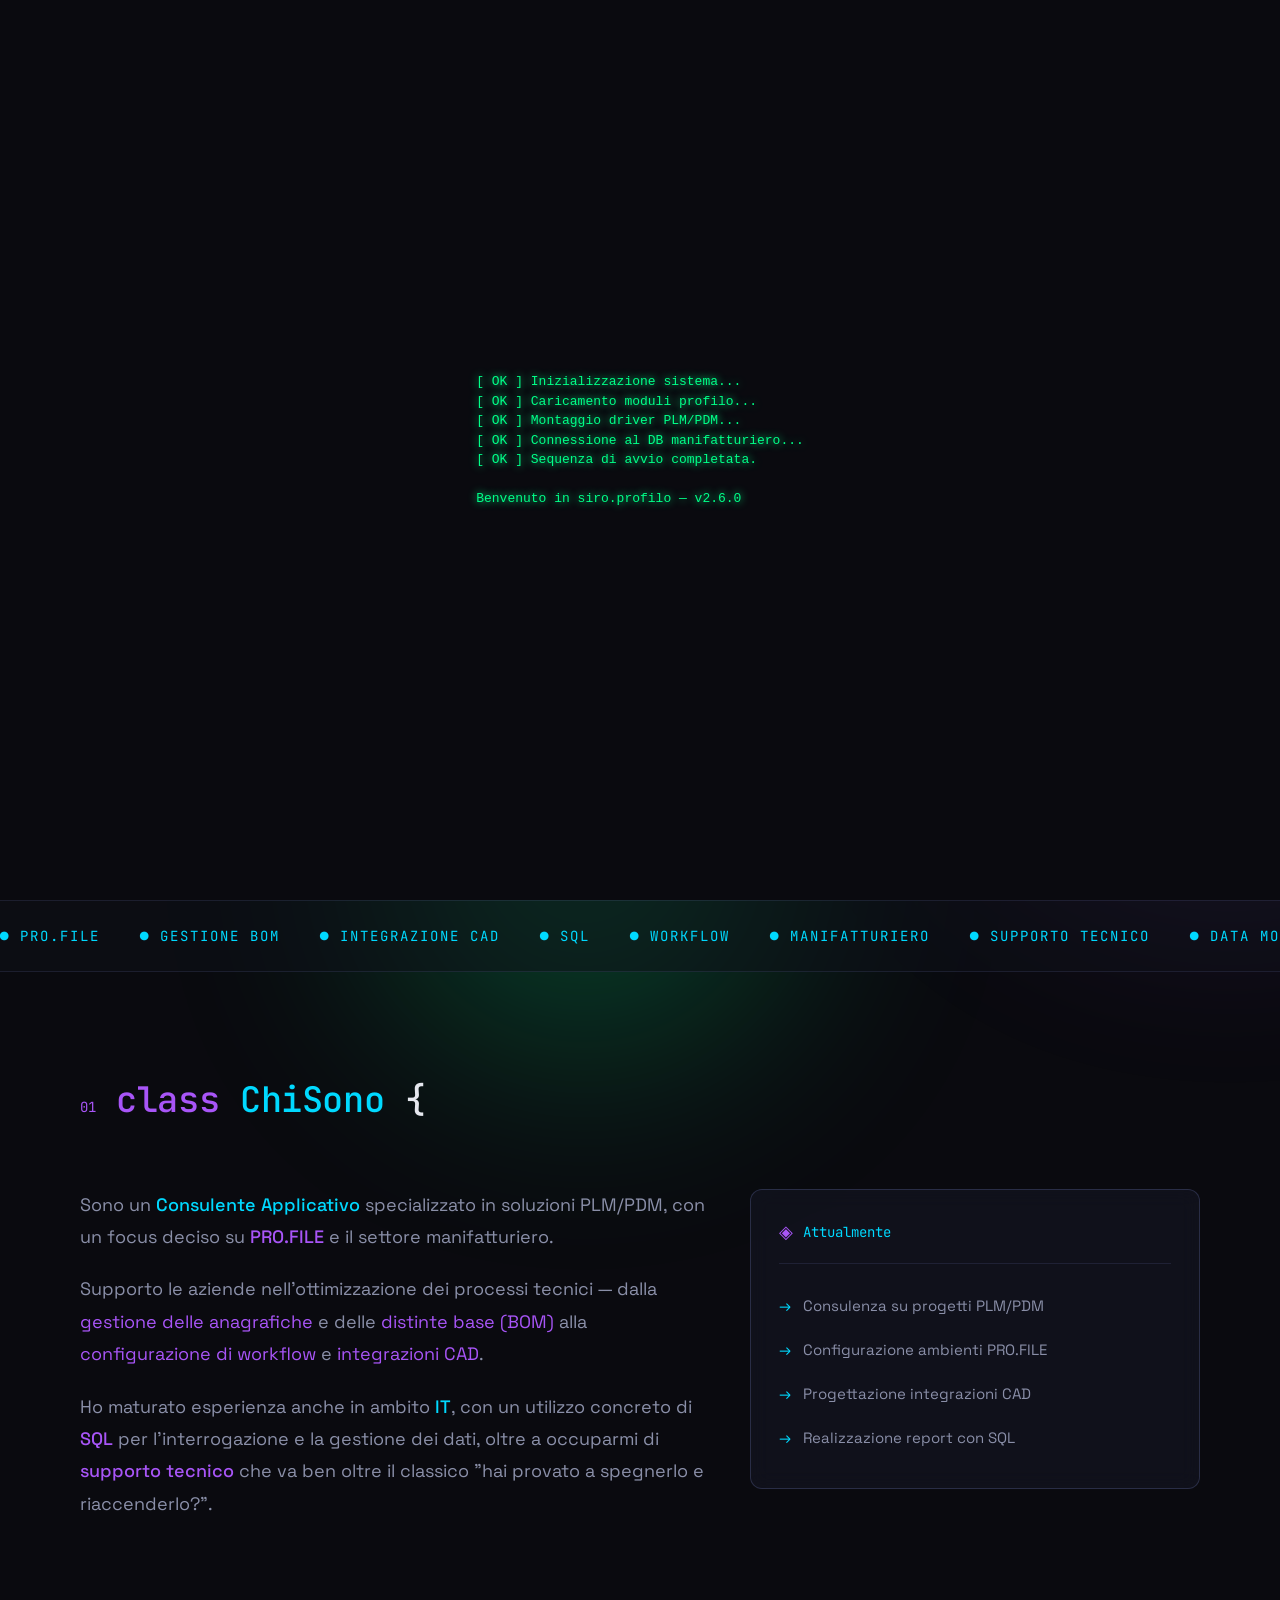
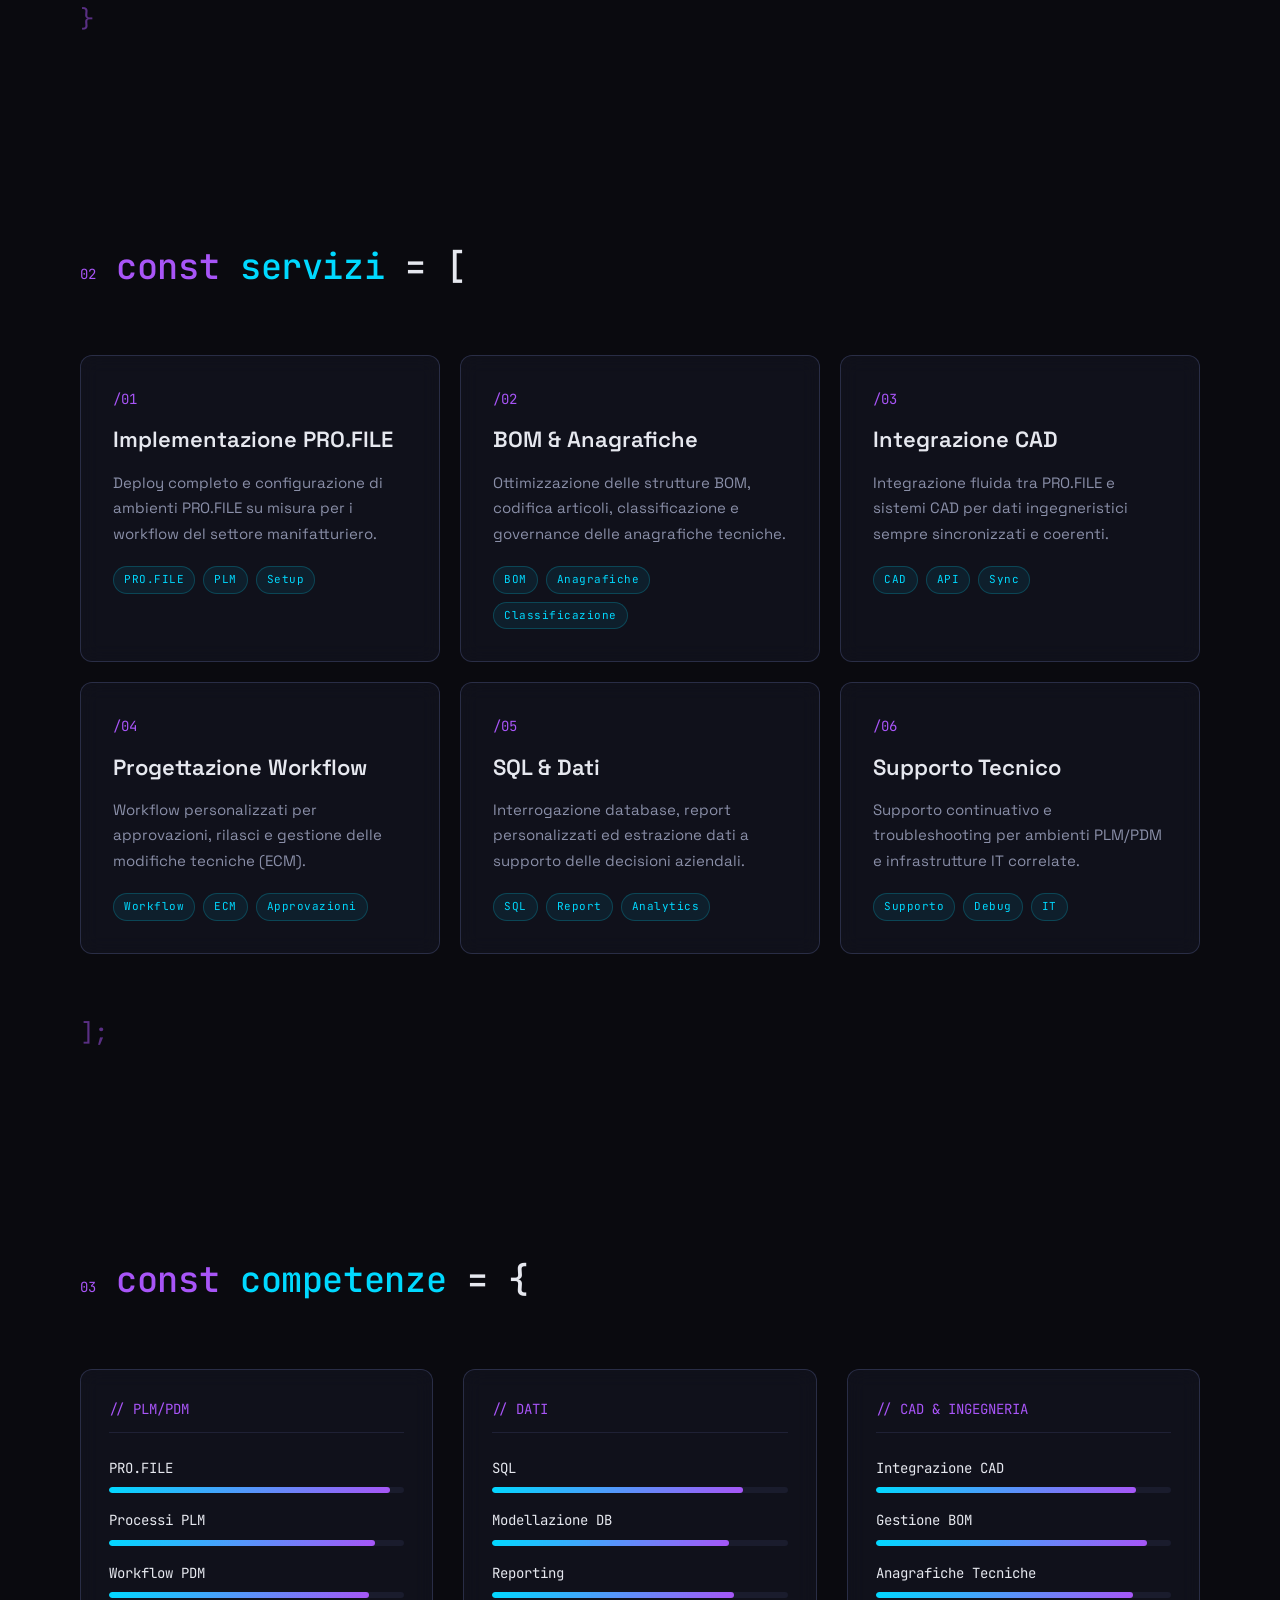
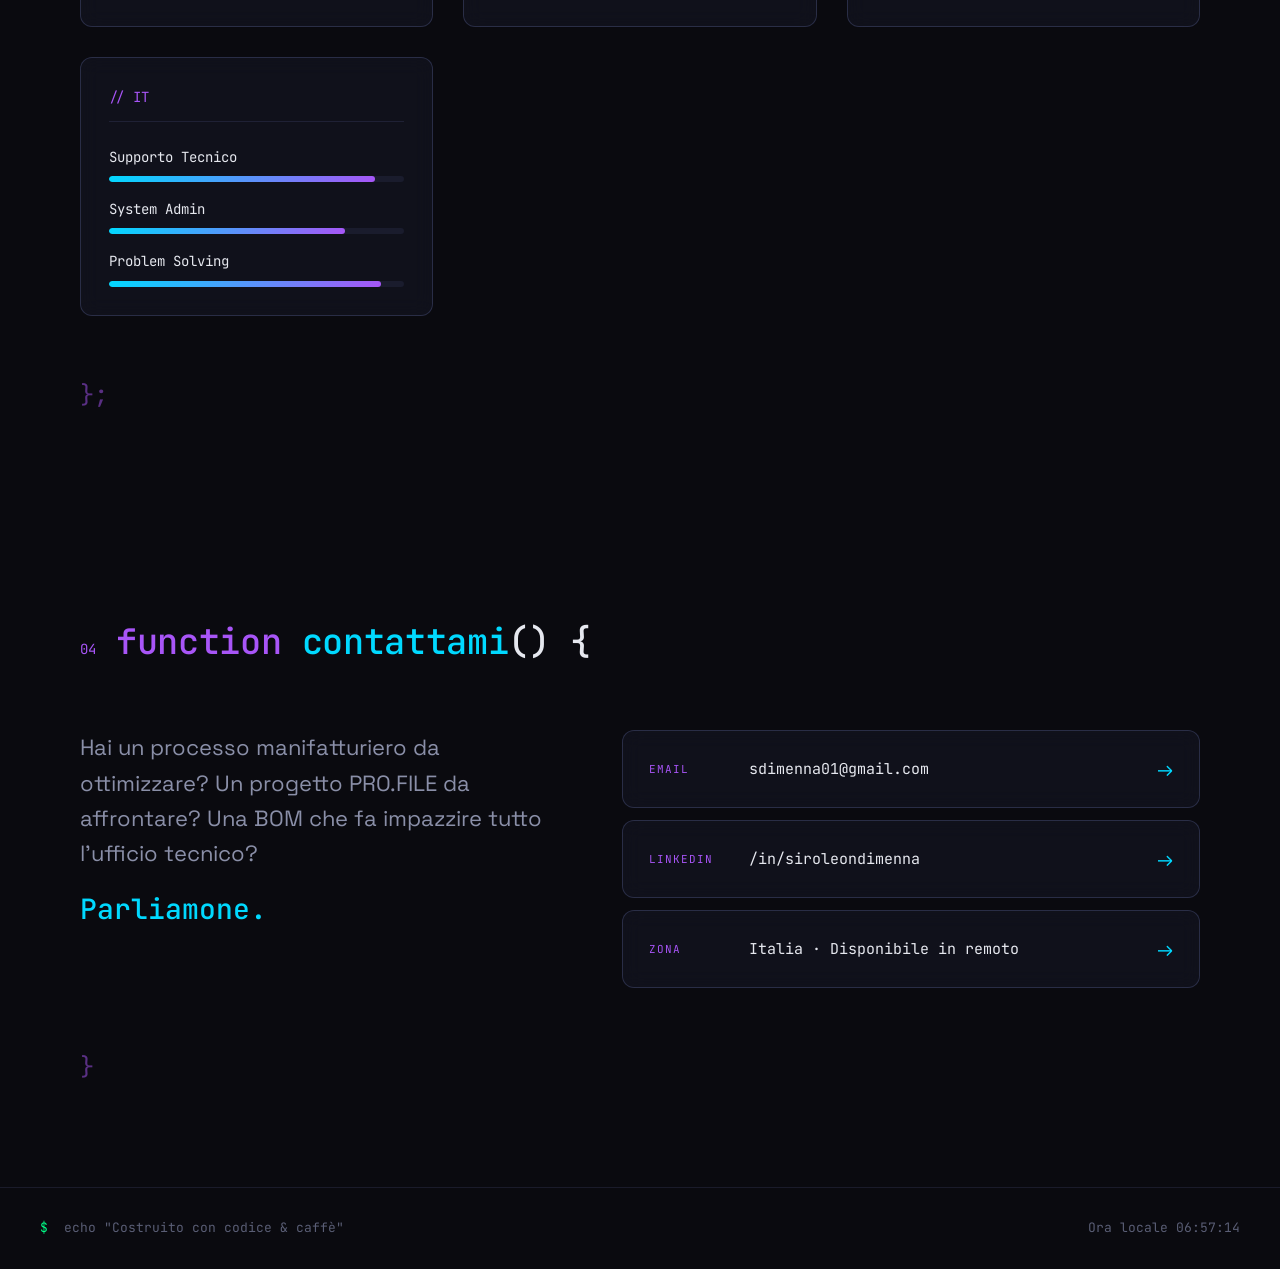
==== index.html @ a9276d70 "Initial commit: landing page personale" ====
<!DOCTYPE html>
<html lang="it">
<head>
  <meta charset="UTF-8" />
  <meta name="viewport" content="width=device-width, initial-scale=1.0" />
  <title>Siro Leon di Menna — Consulente Applicativo | Specialista PLM/PDM</title>
  <meta name="description" content="Consulente Applicativo specializzato in soluzioni PLM/PDM con focus su PRO.FILE. Supporto aziende manifatturiere nell'ottimizzazione dei processi tecnici, gestione BOM, integrazioni CAD e workflow basati su SQL." />
  <link rel="preconnect" href="https://fonts.googleapis.com">
  <link rel="preconnect" href="https://fonts.gstatic.com" crossorigin>
  <link href="https://fonts.googleapis.com/css2?family=JetBrains+Mono:wght@400;500;700&family=Space+Grotesk:wght@300;400;500;600;700&display=swap" rel="stylesheet">
  <link rel="stylesheet" href="style.css" />
</head>
<body>

  <!-- Boot screen -->
  <div class="boot-screen" id="bootScreen">
    <pre class="boot-text" id="bootText"></pre>
  </div>

  <!-- Background -->
  <div class="grid-bg"></div>
  <div class="gradient-orb orb-1"></div>
  <div class="gradient-orb orb-2"></div>
  <div class="gradient-orb orb-3"></div>

  <!-- Navigation -->
  <nav class="navbar">
    <div class="nav-brand">
      <span class="prompt">$</span> <span class="brand-name">siro</span><span class="cursor-blink">_</span>
    </div>
    <ul class="nav-links">
      <li><a href="#about">chi sono</a></li>
      <li><a href="#services">servizi</a></li>
      <li><a href="#stack">competenze</a></li>
      <li><a href="#contact">contatti</a></li>
    </ul>
    <div class="nav-status">
      <span class="status-dot"></span> disponibile per progetti
    </div>
  </nav>

  <!-- Hero -->
  <section class="hero" id="top">
    <div class="hero-content">
      <div class="hero-badge">
        <span class="badge-dot"></span> CONSULENTE APPLICATIVO
      </div>
      <h1 class="hero-title">
        <span class="hero-name">Siro Leon di Menna</span>
      </h1>
      <div class="hero-role">
        <span class="role-prefix">></span>
        <span class="role-text" id="roleText"></span><span class="cursor-blink">|</span>
      </div>
      <p class="hero-desc">
        Aiuto le aziende manifatturiere ad <span class="hl">ottimizzare i processi tecnici</span> attraverso soluzioni PLM/PDM, con un focus particolare su <span class="hl-2">PRO.FILE</span>.
        Dalla gestione delle distinte base (BOM) all'integrazione CAD, fino ai workflow basati su SQL — l'ingegneria incontra l'efficienza.
      </p>
      <div class="hero-cta">
        <a href="#contact" class="btn btn-primary">
          <span>Inizializza contatto</span>
          <svg width="16" height="16" viewBox="0 0 24 24" fill="none" stroke="currentColor" stroke-width="2"><path d="M5 12h14M12 5l7 7-7 7"/></svg>
        </a>
        <a href="#services" class="btn btn-ghost">
          <span>Vedi servizi</span>
        </a>
      </div>

      <div class="hero-stats">
        <div class="stat">
          <div class="stat-num" data-count="100">0</div>
          <div class="stat-label">progetti ottimizzati</div>
        </div>
        <div class="stat">
          <div class="stat-num" data-count="50">0</div>
          <div class="stat-label">workflow BOM</div>
        </div>
        <div class="stat">
          <div class="stat-num" data-count="24">0</div>
          <div class="stat-label">supporto 7/7</div>
        </div>
      </div>
    </div>

    <div class="hero-terminal">
      <div class="term-header">
        <span class="term-dot red"></span>
        <span class="term-dot yellow"></span>
        <span class="term-dot green"></span>
        <span class="term-title">~/siro.profilo</span>
      </div>
      <div class="term-body">
        <div class="term-line"><span class="prompt">$</span> <span class="cmd">cat profilo.json</span></div>
        <div class="term-output">{</div>
        <div class="term-output">  <span class="key">"nome"</span>: <span class="str">"Siro Leon di Menna"</span>,</div>
        <div class="term-output">  <span class="key">"ruolo"</span>: <span class="str">"Consulente Applicativo"</span>,</div>
        <div class="term-output">  <span class="key">"ambito"</span>: <span class="str">"PLM / PDM"</span>,</div>
        <div class="term-output">  <span class="key">"stack"</span>: <span class="str">["PRO.FILE", "CAD", "SQL"]</span>,</div>
        <div class="term-output">  <span class="key">"disponibile"</span>: <span class="bool">true</span>,</div>
        <div class="term-output">  <span class="key">"caffè"</span>: <span class="bool">true</span></div>
        <div class="term-output">}</div>
        <div class="term-line"><span class="prompt">$</span> <span class="cmd">./contattami.sh</span> <span class="cursor-blink">▮</span></div>
      </div>
    </div>
  </section>

  <!-- Marquee -->
  <div class="marquee">
    <div class="marquee-track">
      <span>● PRO.FILE</span><span>● GESTIONE BOM</span><span>● INTEGRAZIONE CAD</span><span>● SQL</span><span>● WORKFLOW</span><span>● MANIFATTURIERO</span><span>● SUPPORTO TECNICO</span><span>● DATA MODELING</span>
      <span>● PRO.FILE</span><span>● GESTIONE BOM</span><span>● INTEGRAZIONE CAD</span><span>● SQL</span><span>● WORKFLOW</span><span>● MANIFATTURIERO</span><span>● SUPPORTO TECNICO</span><span>● DATA MODELING</span>
    </div>
  </div>

  <!-- About -->
  <section class="section" id="about">
    <div class="section-header">
      <span class="section-num">01</span>
      <h2 class="section-title"><span class="keyword">class</span> <span class="class-name">ChiSono</span> {</h2>
    </div>
    <div class="about-grid">
      <div class="about-text">
        <p>
          Sono un <span class="hl">Consulente Applicativo</span> specializzato in soluzioni PLM/PDM,
          con un focus deciso su <span class="hl-2">PRO.FILE</span> e il settore manifatturiero.
        </p>
        <p>
          Supporto le aziende nell'ottimizzazione dei processi tecnici — dalla
          <span class="keyword">gestione delle anagrafiche</span> e delle <span class="keyword">distinte base (BOM)</span>
          alla <span class="keyword">configurazione di workflow</span> e <span class="keyword">integrazioni CAD</span>.
        </p>
        <p>
          Ho maturato esperienza anche in ambito <span class="hl">IT</span>, con un utilizzo concreto di
          <span class="hl-2">SQL</span> per l'interrogazione e la gestione dei dati, oltre a occuparmi di
          <span class="hl-2">supporto tecnico</span> che va ben oltre il classico "hai provato a spegnerlo e riaccenderlo?".
        </p>
      </div>
      <div class="about-card">
        <div class="card-header">
          <span class="card-icon">◈</span>
          <span>Attualmente</span>
        </div>
        <ul class="card-list">
          <li><span class="arrow">→</span> Consulenza su progetti PLM/PDM</li>
          <li><span class="arrow">→</span> Configurazione ambienti PRO.FILE</li>
          <li><span class="arrow">→</span> Progettazione integrazioni CAD</li>
          <li><span class="arrow">→</span> Realizzazione report con SQL</li>
        </ul>
      </div>
    </div>
    <div class="section-end">}</div>
  </section>

  <!-- Services -->
  <section class="section" id="services">
    <div class="section-header">
      <span class="section-num">02</span>
      <h2 class="section-title"><span class="keyword">const</span> <span class="class-name">servizi</span> = [</h2>
    </div>
    <div class="services-grid">
      <div class="service-card">
        <div class="service-num">/01</div>
        <h3>Implementazione PRO.FILE</h3>
        <p>Deploy completo e configurazione di ambienti PRO.FILE su misura per i workflow del settore manifatturiero.</p>
        <div class="service-tags">
          <span>PRO.FILE</span><span>PLM</span><span>Setup</span>
        </div>
      </div>
      <div class="service-card">
        <div class="service-num">/02</div>
        <h3>BOM & Anagrafiche</h3>
        <p>Ottimizzazione delle strutture BOM, codifica articoli, classificazione e governance delle anagrafiche tecniche.</p>
        <div class="service-tags">
          <span>BOM</span><span>Anagrafiche</span><span>Classificazione</span>
        </div>
      </div>
      <div class="service-card">
        <div class="service-num">/03</div>
        <h3>Integrazione CAD</h3>
        <p>Integrazione fluida tra PRO.FILE e sistemi CAD per dati ingegneristici sempre sincronizzati e coerenti.</p>
        <div class="service-tags">
          <span>CAD</span><span>API</span><span>Sync</span>
        </div>
      </div>
      <div class="service-card">
        <div class="service-num">/04</div>
        <h3>Progettazione Workflow</h3>
        <p>Workflow personalizzati per approvazioni, rilasci e gestione delle modifiche tecniche (ECM).</p>
        <div class="service-tags">
          <span>Workflow</span><span>ECM</span><span>Approvazioni</span>
        </div>
      </div>
      <div class="service-card">
        <div class="service-num">/05</div>
        <h3>SQL & Dati</h3>
        <p>Interrogazione database, report personalizzati ed estrazione dati a supporto delle decisioni aziendali.</p>
        <div class="service-tags">
          <span>SQL</span><span>Report</span><span>Analytics</span>
        </div>
      </div>
      <div class="service-card">
        <div class="service-num">/06</div>
        <h3>Supporto Tecnico</h3>
        <p>Supporto continuativo e troubleshooting per ambienti PLM/PDM e infrastrutture IT correlate.</p>
        <div class="service-tags">
          <span>Supporto</span><span>Debug</span><span>IT</span>
        </div>
      </div>
    </div>
    <div class="section-end">];</div>
  </section>

  <!-- Stack -->
  <section class="section" id="stack">
    <div class="section-header">
      <span class="section-num">03</span>
      <h2 class="section-title"><span class="keyword">const</span> <span class="class-name">competenze</span> = {</h2>
    </div>
    <div class="stack-grid">
      <div class="stack-category">
        <div class="stack-cat-title">// PLM/PDM</div>
        <div class="stack-items">
          <div class="stack-item"><span class="stack-name">PRO.FILE</span><span class="stack-level" data-level="95"><span></span></span></div>
          <div class="stack-item"><span class="stack-name">Processi PLM</span><span class="stack-level" data-level="90"><span></span></span></div>
          <div class="stack-item"><span class="stack-name">Workflow PDM</span><span class="stack-level" data-level="88"><span></span></span></div>
        </div>
      </div>
      <div class="stack-category">
        <div class="stack-cat-title">// DATI</div>
        <div class="stack-items">
          <div class="stack-item"><span class="stack-name">SQL</span><span class="stack-level" data-level="85"><span></span></span></div>
          <div class="stack-item"><span class="stack-name">Modellazione DB</span><span class="stack-level" data-level="80"><span></span></span></div>
          <div class="stack-item"><span class="stack-name">Reporting</span><span class="stack-level" data-level="82"><span></span></span></div>
        </div>
      </div>
      <div class="stack-category">
        <div class="stack-cat-title">// CAD & INGEGNERIA</div>
        <div class="stack-items">
          <div class="stack-item"><span class="stack-name">Integrazione CAD</span><span class="stack-level" data-level="88"><span></span></span></div>
          <div class="stack-item"><span class="stack-name">Gestione BOM</span><span class="stack-level" data-level="92"><span></span></span></div>
          <div class="stack-item"><span class="stack-name">Anagrafiche Tecniche</span><span class="stack-level" data-level="87"><span></span></span></div>
        </div>
      </div>
      <div class="stack-category">
        <div class="stack-cat-title">// IT</div>
        <div class="stack-items">
          <div class="stack-item"><span class="stack-name">Supporto Tecnico</span><span class="stack-level" data-level="90"><span></span></span></div>
          <div class="stack-item"><span class="stack-name">System Admin</span><span class="stack-level" data-level="80"><span></span></span></div>
          <div class="stack-item"><span class="stack-name">Problem Solving</span><span class="stack-level" data-level="92"><span></span></span></div>
        </div>
      </div>
    </div>
    <div class="section-end">};</div>
  </section>

  <!-- Contact -->
  <section class="section section-contact" id="contact">
    <div class="section-header">
      <span class="section-num">04</span>
      <h2 class="section-title"><span class="keyword">function</span> <span class="class-name">contattami</span>() {</h2>
    </div>
    <div class="contact-grid">
      <div class="contact-text">
        <p>Hai un processo manifatturiero da ottimizzare? Un progetto PRO.FILE da affrontare? Una BOM che fa impazzire tutto l'ufficio tecnico?</p>
        <p class="contact-tag">Parliamone.</p>
      </div>
      <div class="contact-channels">
        <a href="mailto:sdimenna01@gmail.com" class="channel">
          <span class="ch-label">email</span>
          <span class="ch-value">sdimenna01@gmail.com</span>
          <span class="ch-arrow">→</span>
        </a>
        <a href="https://www.linkedin.com/in/siroleondimenna" target="_blank" rel="noopener" class="channel">
          <span class="ch-label">linkedin</span>
          <span class="ch-value">/in/siroleondimenna</span>
          <span class="ch-arrow">→</span>
        </a>
        <a href="#" class="channel">
          <span class="ch-label">zona</span>
          <span class="ch-value">Italia · Disponibile in remoto</span>
          <span class="ch-arrow">→</span>
        </a>
      </div>
    </div>
    <div class="section-end">}</div>
  </section>

  <!-- Footer -->
  <footer class="footer">
    <div class="footer-content">
      <div class="footer-left">
        <span class="prompt">$</span> <span>echo "Costruito con codice &amp; caffè"</span>
      </div>
      <div class="footer-right">
        <span id="liveTime"></span>
      </div>
    </div>
  </footer>

  <script src="script.js"></script>
</body>
</html>
---- style.css ----
/* ============================================
   SIRO LEONDIMENNA — Cyberpunk Pro Theme
   ============================================ */

:root {
  --bg: #0a0a0f;
  --bg-2: #0f1018;
  --surface: rgba(20, 22, 35, 0.6);
  --border: rgba(120, 130, 200, 0.15);
  --border-2: rgba(120, 130, 200, 0.25);
  --text: #e6e8ef;
  --text-dim: #8a8fa8;
  --text-mute: #5a5e75;
  --accent: #00d9ff;      /* cyan */
  --accent-2: #a855f7;    /* violet */
  --accent-3: #00ff88;    /* green */
  --accent-warn: #ffaa00;
  --gradient: linear-gradient(135deg, #00d9ff 0%, #a855f7 100%);
  --gradient-2: linear-gradient(135deg, #00ff88 0%, #00d9ff 100%);
  --shadow-glow: 0 0 40px rgba(0, 217, 255, 0.15);
}

* {
  margin: 0;
  padding: 0;
  box-sizing: border-box;
}

html {
  scroll-behavior: smooth;
}

body {
  font-family: 'Space Grotesk', -apple-system, BlinkMacSystemFont, sans-serif;
  background: var(--bg);
  color: var(--text);
  line-height: 1.6;
  overflow-x: hidden;
  min-height: 100vh;
  position: relative;
}

/* Selection */
::selection {
  background: var(--accent);
  color: var(--bg);
}

/* Scrollbar */
::-webkit-scrollbar { width: 8px; height: 8px; }
::-webkit-scrollbar-track { background: var(--bg); }
::-webkit-scrollbar-thumb {
  background: var(--accent);
  border-radius: 4px;
}

/* ============================================
   BOOT SCREEN
   ============================================ */
.boot-screen {
  position: fixed;
  inset: 0;
  background: var(--bg);
  z-index: 1000;
  display: flex;
  align-items: center;
  justify-content: center;
  font-family: 'JetBrains Mono', monospace;
  transition: opacity 0.6s ease, visibility 0.6s ease;
}
.boot-screen.hidden {
  opacity: 0;
  visibility: hidden;
  pointer-events: none;
}
.boot-text {
  color: var(--accent-3);
  font-size: 13px;
  line-height: 1.5;
  white-space: pre;
  text-shadow: 0 0 8px var(--accent-3);
}

/* ============================================
   BACKGROUND
   ============================================ */
.grid-bg {
  position: fixed;
  inset: 0;
  z-index: -2;
  background-image:
    linear-gradient(rgba(0, 217, 255, 0.04) 1px, transparent 1px),
    linear-gradient(90deg, rgba(0, 217, 255, 0.04) 1px, transparent 1px);
  background-size: 60px 60px;
  mask-image: radial-gradient(ellipse at center, black 30%, transparent 80%);
  -webkit-mask-image: radial-gradient(ellipse at center, black 30%, transparent 80%);
}

.gradient-orb {
  position: fixed;
  border-radius: 50%;
  filter: blur(120px);
  opacity: 0.25;
  z-index: -1;
  animation: float 20s ease-in-out infinite;
}
.orb-1 {
  width: 600px; height: 600px;
  background: var(--accent);
  top: -200px; left: -200px;
}
.orb-2 {
  width: 500px; height: 500px;
  background: var(--accent-2);
  top: 40%; right: -200px;
  animation-delay: -7s;
}
.orb-3 {
  width: 400px; height: 400px;
  background: var(--accent-3);
  bottom: -150px; left: 30%;
  animation-delay: -14s;
}

@keyframes float {
  0%, 100% { transform: translate(0, 0) scale(1); }
  33%      { transform: translate(50px, -30px) scale(1.1); }
  66%      { transform: translate(-30px, 50px) scale(0.9); }
}

/* ============================================
   NAVBAR
   ============================================ */
.navbar {
  position: fixed;
  top: 0; left: 0; right: 0;
  z-index: 100;
  display: flex;
  align-items: center;
  justify-content: space-between;
  padding: 16px 40px;
  background: rgba(10, 10, 15, 0.6);
  backdrop-filter: blur(12px);
  -webkit-backdrop-filter: blur(12px);
  border-bottom: 1px solid var(--border);
  font-family: 'JetBrains Mono', monospace;
  font-size: 14px;
}

.nav-brand {
  display: flex;
  align-items: center;
  gap: 6px;
  font-weight: 700;
}
.nav-brand .prompt { color: var(--accent-3); }
.brand-name { color: var(--accent); }

.nav-links {
  display: flex;
  gap: 32px;
  list-style: none;
}
.nav-links a {
  color: var(--text-dim);
  text-decoration: none;
  transition: color 0.2s;
  position: relative;
}
.nav-links a:hover { color: var(--accent); }
.nav-links a::before {
  content: '/';
  margin-right: 4px;
  color: var(--accent-2);
  opacity: 0.5;
}

.nav-status {
  display: flex;
  align-items: center;
  gap: 8px;
  color: var(--text-dim);
  font-size: 12px;
}
.status-dot {
  width: 8px; height: 8px;
  background: var(--accent-3);
  border-radius: 50%;
  box-shadow: 0 0 10px var(--accent-3);
  animation: pulse 2s ease-in-out infinite;
}
@keyframes pulse {
  0%, 100% { opacity: 1; transform: scale(1); }
  50%      { opacity: 0.5; transform: scale(1.2); }
}

/* ============================================
   HERO
   ============================================ */
.hero {
  min-height: 100vh;
  padding: 140px 40px 80px;
  display: grid;
  grid-template-columns: 1.3fr 1fr;
  gap: 60px;
  align-items: center;
  max-width: 1400px;
  margin: 0 auto;
}

.hero-badge {
  display: inline-flex;
  align-items: center;
  gap: 8px;
  padding: 6px 14px;
  background: var(--surface);
  border: 1px solid var(--border-2);
  border-radius: 100px;
  font-family: 'JetBrains Mono', monospace;
  font-size: 12px;
  color: var(--accent);
  letter-spacing: 1px;
  margin-bottom: 24px;
}
.badge-dot {
  width: 6px; height: 6px;
  background: var(--accent);
  border-radius: 50%;
  box-shadow: 0 0 8px var(--accent);
}

.hero-title {
  font-size: clamp(2.5rem, 6vw, 5rem);
  font-weight: 700;
  line-height: 1.05;
  margin-bottom: 20px;
  letter-spacing: -0.02em;
}
.hero-name {
  background: var(--gradient);
  -webkit-background-clip: text;
  background-clip: text;
  -webkit-text-fill-color: transparent;
  position: relative;
}

.hero-role {
  font-family: 'JetBrains Mono', monospace;
  font-size: clamp(1rem, 1.5vw, 1.3rem);
  margin-bottom: 24px;
  display: flex;
  align-items: center;
  gap: 10px;
}
.role-prefix { color: var(--accent-3); }
.role-text {
  color: var(--accent);
  min-height: 1.5em;
}

.cursor-blink {
  animation: blink 1s steps(2) infinite;
  color: var(--accent);
}
@keyframes blink {
  0%, 50% { opacity: 1; }
  51%, 100% { opacity: 0; }
}

.hero-desc {
  font-size: 18px;
  color: var(--text-dim);
  max-width: 540px;
  margin-bottom: 32px;
  line-height: 1.7;
}
.hl {
  color: var(--accent);
  font-weight: 500;
}
.hl-2 {
  color: var(--accent-2);
  font-weight: 500;
}

.hero-cta {
  display: flex;
  gap: 16px;
  margin-bottom: 56px;
  flex-wrap: wrap;
}

.btn {
  display: inline-flex;
  align-items: center;
  gap: 8px;
  padding: 14px 26px;
  border-radius: 8px;
  font-family: 'JetBrains Mono', monospace;
  font-size: 14px;
  font-weight: 500;
  text-decoration: none;
  cursor: pointer;
  border: 1px solid transparent;
  transition: all 0.25s ease;
}
.btn-primary {
  background: var(--gradient);
  color: var(--bg);
  box-shadow: var(--shadow-glow);
}
.btn-primary:hover {
  transform: translateY(-2px);
  box-shadow: 0 0 60px rgba(0, 217, 255, 0.4);
}
.btn-ghost {
  background: transparent;
  color: var(--text);
  border-color: var(--border-2);
}
.btn-ghost:hover {
  border-color: var(--accent);
  color: var(--accent);
}

.hero-stats {
  display: flex;
  gap: 40px;
}
.stat-num {
  font-family: 'JetBrains Mono', monospace;
  font-size: 32px;
  font-weight: 700;
  background: var(--gradient-2);
  -webkit-background-clip: text;
  background-clip: text;
  -webkit-text-fill-color: transparent;
}
.stat-label {
  font-size: 12px;
  color: var(--text-mute);
  letter-spacing: 0.5px;
  margin-top: 4px;
}

/* Hero terminal */
.hero-terminal {
  background: rgba(15, 16, 24, 0.9);
  border: 1px solid var(--border-2);
  border-radius: 12px;
  overflow: hidden;
  font-family: 'JetBrains Mono', monospace;
  font-size: 13px;
  box-shadow: 0 20px 60px rgba(0, 0, 0, 0.5), 0 0 0 1px rgba(0, 217, 255, 0.05);
  position: relative;
}
.hero-terminal::before {
  content: '';
  position: absolute;
  inset: 0;
  background: repeating-linear-gradient(
    0deg,
    transparent,
    transparent 2px,
    rgba(0, 217, 255, 0.02) 2px,
    rgba(0, 217, 255, 0.02) 4px
  );
  pointer-events: none;
}
.term-header {
  display: flex;
  align-items: center;
  gap: 8px;
  padding: 12px 16px;
  background: rgba(20, 22, 35, 0.8);
  border-bottom: 1px solid var(--border);
}
.term-dot {
  width: 12px; height: 12px;
  border-radius: 50%;
}
.term-dot.red { background: #ff5f56; }
.term-dot.yellow { background: #ffbd2e; }
.term-dot.green { background: #27c93f; }
.term-title {
  margin-left: auto;
  color: var(--text-mute);
  font-size: 12px;
}

.term-body {
  padding: 20px;
  color: var(--text-dim);
}
.term-line {
  margin-bottom: 8px;
}
.prompt {
  color: var(--accent-3);
  margin-right: 8px;
}
.cmd { color: var(--accent); }
.term-output {
  padding-left: 20px;
  color: var(--text-dim);
  font-size: 13px;
}
.key { color: var(--accent-2); }
.str { color: var(--accent-warn); }
.bool { color: var(--accent-3); }

/* ============================================
   MARQUEE
   ============================================ */
.marquee {
  overflow: hidden;
  padding: 24px 0;
  border-top: 1px solid var(--border);
  border-bottom: 1px solid var(--border);
  background: rgba(15, 16, 24, 0.5);
  font-family: 'JetBrains Mono', monospace;
  font-size: 14px;
  color: var(--accent);
  letter-spacing: 2px;
}
.marquee-track {
  display: flex;
  gap: 40px;
  white-space: nowrap;
  animation: marquee 30s linear infinite;
  width: max-content;
}
.marquee-track span {
  display: inline-block;
}
@keyframes marquee {
  to { transform: translateX(-50%); }
}

/* ============================================
   SECTIONS
   ============================================ */
.section {
  max-width: 1200px;
  margin: 0 auto;
  padding: 100px 40px;
}

.section-header {
  margin-bottom: 60px;
  display: flex;
  align-items: baseline;
  gap: 20px;
}
.section-num {
  font-family: 'JetBrains Mono', monospace;
  font-size: 14px;
  color: var(--accent-2);
}
.section-title {
  font-family: 'JetBrains Mono', monospace;
  font-size: clamp(1.5rem, 3vw, 2.2rem);
  font-weight: 500;
  letter-spacing: -0.01em;
}
.keyword { color: var(--accent-2); }
.class-name { color: var(--accent); }
.section-end {
  font-family: 'JetBrains Mono', monospace;
  font-size: 1.5rem;
  color: var(--accent-2);
  margin-top: 60px;
  opacity: 0.5;
}

/* About */
.about-grid {
  display: grid;
  grid-template-columns: 1.4fr 1fr;
  gap: 40px;
  align-items: start;
}
.about-text p {
  font-size: 18px;
  color: var(--text-dim);
  margin-bottom: 20px;
  line-height: 1.8;
}

.about-card {
  background: var(--surface);
  border: 1px solid var(--border-2);
  border-radius: 12px;
  padding: 28px;
  backdrop-filter: blur(10px);
  -webkit-backdrop-filter: blur(10px);
}
.card-header {
  display: flex;
  align-items: center;
  gap: 10px;
  font-family: 'JetBrains Mono', monospace;
  font-size: 14px;
  color: var(--accent);
  margin-bottom: 20px;
  padding-bottom: 16px;
  border-bottom: 1px solid var(--border);
}
.card-icon {
  color: var(--accent-2);
  font-size: 18px;
}
.card-list {
  list-style: none;
}
.card-list li {
  padding: 10px 0;
  color: var(--text-dim);
  font-size: 15px;
  display: flex;
  gap: 12px;
  align-items: center;
}
.arrow { color: var(--accent); }

/* Services */
.services-grid {
  display: grid;
  grid-template-columns: repeat(auto-fit, minmax(320px, 1fr));
  gap: 20px;
}
.service-card {
  background: var(--surface);
  border: 1px solid var(--border-2);
  border-radius: 12px;
  padding: 32px;
  transition: all 0.3s ease;
  position: relative;
  overflow: hidden;
  backdrop-filter: blur(10px);
  -webkit-backdrop-filter: blur(10px);
}
.service-card::before {
  content: '';
  position: absolute;
  top: 0; left: 0;
  width: 100%;
  height: 2px;
  background: var(--gradient);
  transform: scaleX(0);
  transform-origin: left;
  transition: transform 0.4s ease;
}
.service-card:hover {
  border-color: var(--accent);
  transform: translateY(-4px);
  box-shadow: 0 20px 40px rgba(0, 0, 0, 0.3), 0 0 30px rgba(0, 217, 255, 0.1);
}
.service-card:hover::before {
  transform: scaleX(1);
}
.service-num {
  font-family: 'JetBrains Mono', monospace;
  font-size: 14px;
  color: var(--accent-2);
  margin-bottom: 12px;
}
.service-card h3 {
  font-size: 22px;
  font-weight: 600;
  margin-bottom: 12px;
  color: var(--text);
}
.service-card p {
  color: var(--text-dim);
  font-size: 15px;
  margin-bottom: 20px;
  line-height: 1.7;
}
.service-tags {
  display: flex;
  flex-wrap: wrap;
  gap: 8px;
}
.service-tags span {
  font-family: 'JetBrains Mono', monospace;
  font-size: 11px;
  padding: 4px 10px;
  background: rgba(0, 217, 255, 0.08);
  border: 1px solid rgba(0, 217, 255, 0.2);
  color: var(--accent);
  border-radius: 100px;
  letter-spacing: 0.5px;
}

/* Stack */
.stack-grid {
  display: grid;
  grid-template-columns: repeat(auto-fit, minmax(280px, 1fr));
  gap: 30px;
}
.stack-category {
  background: var(--surface);
  border: 1px solid var(--border-2);
  border-radius: 12px;
  padding: 28px;
  backdrop-filter: blur(10px);
  -webkit-backdrop-filter: blur(10px);
}
.stack-cat-title {
  font-family: 'JetBrains Mono', monospace;
  font-size: 14px;
  color: var(--accent-2);
  margin-bottom: 24px;
  padding-bottom: 12px;
  border-bottom: 1px solid var(--border);
}
.stack-items {
  display: flex;
  flex-direction: column;
  gap: 16px;
}
.stack-item {
  display: flex;
  flex-direction: column;
  gap: 8px;
}
.stack-name {
  font-family: 'JetBrains Mono', monospace;
  font-size: 14px;
  color: var(--text);
}
.stack-level {
  height: 6px;
  background: rgba(120, 130, 200, 0.1);
  border-radius: 100px;
  overflow: hidden;
  position: relative;
}
.stack-level span {
  display: block;
  height: 100%;
  background: var(--gradient);
  width: 0;
  border-radius: 100px;
  transition: width 1.5s cubic-bezier(0.4, 0, 0.2, 1);
}

/* Contact */
.section-contact .contact-grid {
  display: grid;
  grid-template-columns: 1fr 1.2fr;
  gap: 60px;
  align-items: start;
}
.contact-text p {
  font-size: 22px;
  color: var(--text-dim);
  line-height: 1.6;
  margin-bottom: 16px;
}
.contact-tag {
  color: var(--accent) !important;
  font-weight: 500;
  font-size: 28px !important;
  font-family: 'JetBrains Mono', monospace;
}

.contact-channels {
  display: flex;
  flex-direction: column;
  gap: 12px;
}
.channel {
  display: flex;
  align-items: center;
  gap: 20px;
  padding: 22px 26px;
  background: var(--surface);
  border: 1px solid var(--border-2);
  border-radius: 12px;
  text-decoration: none;
  color: var(--text);
  transition: all 0.3s ease;
  backdrop-filter: blur(10px);
  -webkit-backdrop-filter: blur(10px);
}
.channel:hover {
  border-color: var(--accent);
  transform: translateX(8px);
  background: rgba(0, 217, 255, 0.05);
}
.ch-label {
  font-family: 'JetBrains Mono', monospace;
  font-size: 11px;
  color: var(--accent-2);
  letter-spacing: 1px;
  text-transform: uppercase;
  min-width: 80px;
}
.ch-value {
  flex: 1;
  font-family: 'JetBrains Mono', monospace;
  font-size: 15px;
  color: var(--text);
}
.ch-arrow {
  color: var(--accent);
  font-size: 20px;
  transition: transform 0.3s;
}
.channel:hover .ch-arrow {
  transform: translateX(6px);
}

/* ============================================
   FOOTER
   ============================================ */
.footer {
  padding: 30px 40px;
  border-top: 1px solid var(--border);
  background: rgba(10, 10, 15, 0.8);
  font-family: 'JetBrains Mono', monospace;
  font-size: 13px;
}
.footer-content {
  max-width: 1400px;
  margin: 0 auto;
  display: flex;
  justify-content: space-between;
  align-items: center;
  color: var(--text-mute);
}
.footer-content .prompt { color: var(--accent-3); }

/* ============================================
   RESPONSIVE
   ============================================ */
@media (max-width: 900px) {
  .navbar { padding: 14px 20px; }
  .nav-links { display: none; }
  .nav-status { font-size: 11px; }

  .hero {
    grid-template-columns: 1fr;
    padding: 120px 20px 60px;
    gap: 40px;
  }
  .hero-stats { gap: 24px; flex-wrap: wrap; }
  .stat-num { font-size: 24px; }

  .section { padding: 60px 20px; }
  .about-grid,
  .section-contact .contact-grid {
    grid-template-columns: 1fr;
    gap: 30px;
  }

  .contact-text p { font-size: 18px; }
  .contact-tag { font-size: 22px !important; }

  .channel {
    flex-wrap: wrap;
    padding: 18px;
  }
  .ch-label { min-width: 100%; }

  .footer-content { flex-direction: column; gap: 10px; text-align: center; }
}

/* ============================================
   REVEAL ANIMATION
   ============================================ */
.reveal {
  opacity: 0;
  transform: translateY(30px);
  transition: opacity 0.8s ease, transform 0.8s ease;
}
.reveal.visible {
  opacity: 1;
  transform: translateY(0);
}
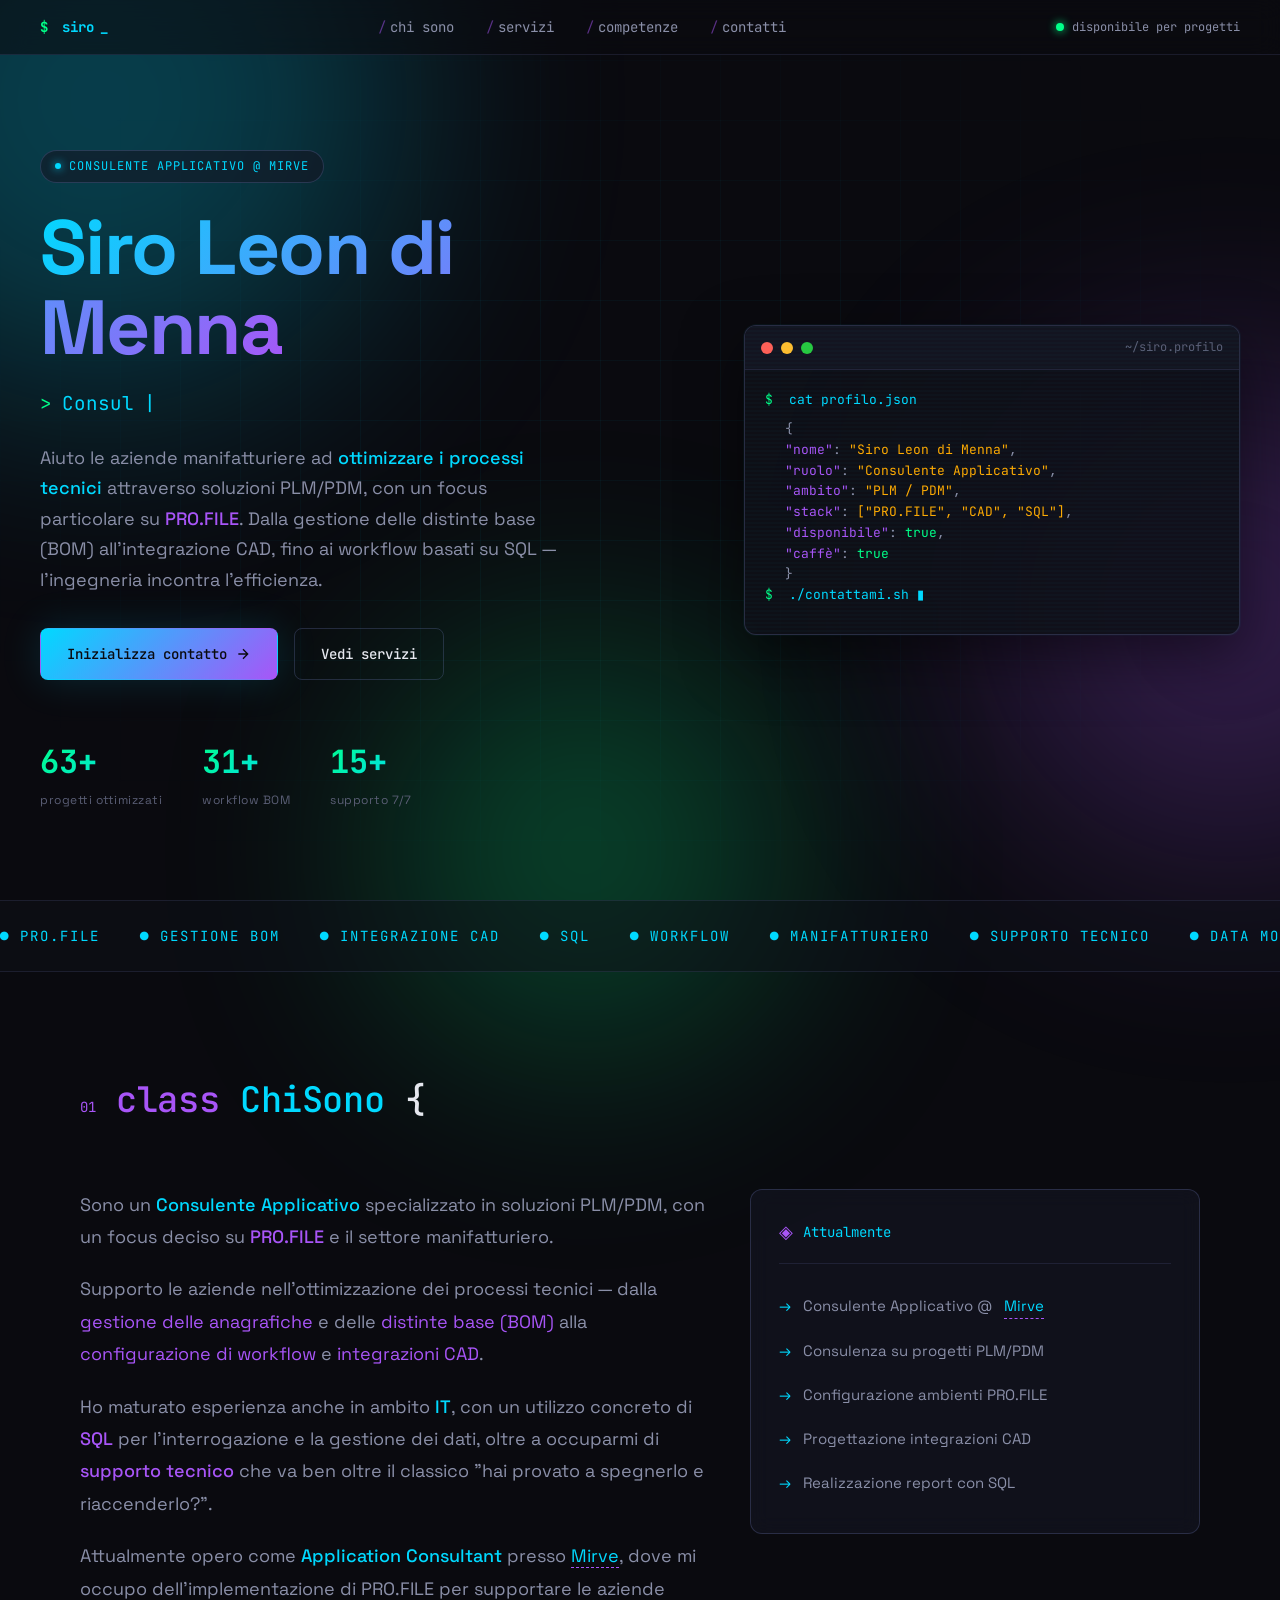
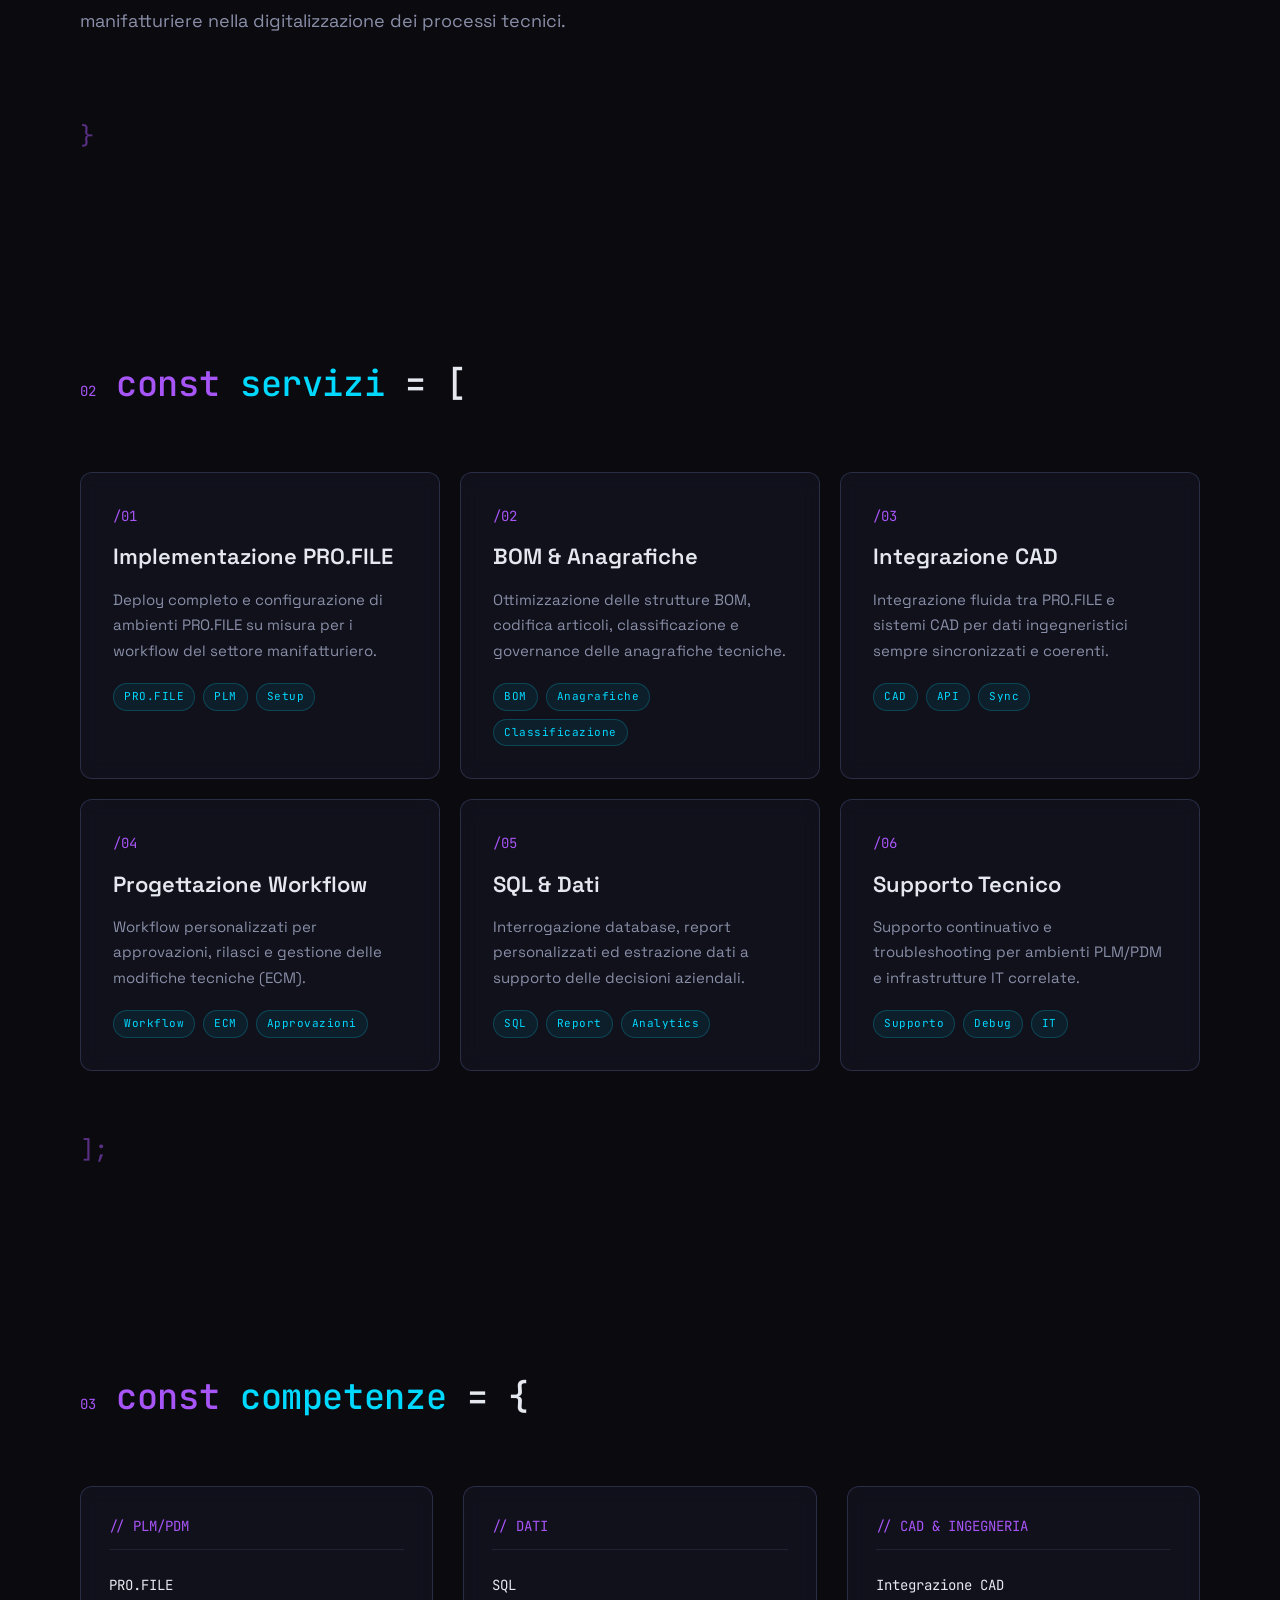
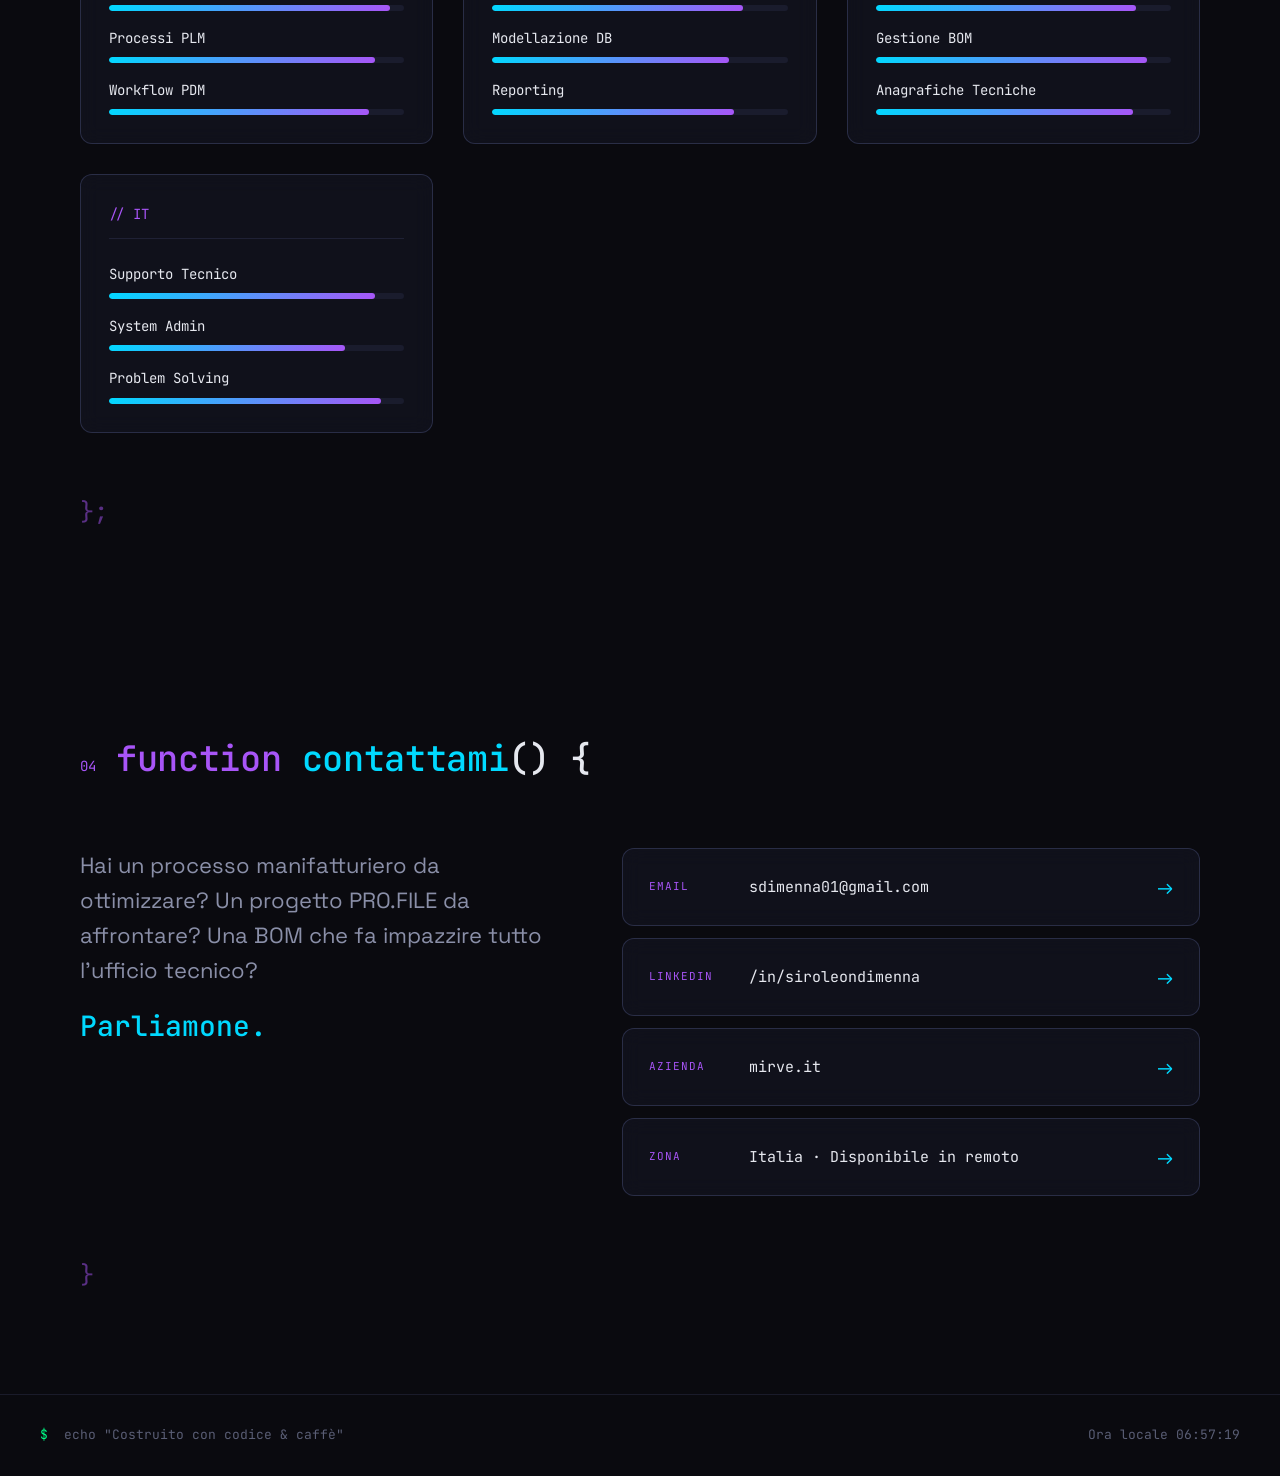
==== commit 7207ba86: "Aggiunto riferimento a Mirve (azienda)" ====
--- a/index.html
+++ b/index.html
@@ -43,7 +43,7 @@
   <section class="hero" id="top">
     <div class="hero-content">
       <div class="hero-badge">
-        <span class="badge-dot"></span> CONSULENTE APPLICATIVO
+        <span class="badge-dot"></span> CONSULENTE APPLICATIVO @ MIRVE
       </div>
       <h1 class="hero-title">
         <span class="hero-name">Siro Leon di Menna</span>
@@ -134,6 +134,12 @@
           <span class="hl-2">SQL</span> per l'interrogazione e la gestione dei dati, oltre a occuparmi di
           <span class="hl-2">supporto tecnico</span> che va ben oltre il classico "hai provato a spegnerlo e riaccenderlo?".
         </p>
+        <p>
+          Attualmente opero come <span class="hl">Application Consultant</span> presso
+          <a href="https://www.mirve.it" target="_blank" rel="noopener" class="external-link">Mirve</a>,
+          dove mi occupo dell'implementazione di PRO.FILE per supportare le aziende manifatturiere
+          nella digitalizzazione dei processi tecnici.
+        </p>
       </div>
       <div class="about-card">
         <div class="card-header">
@@ -141,6 +147,7 @@
           <span>Attualmente</span>
         </div>
         <ul class="card-list">
+          <li><span class="arrow">→</span> Consulente Applicativo @ <a href="https://www.mirve.it" target="_blank" rel="noopener" class="external-link">Mirve</a></li>
           <li><span class="arrow">→</span> Consulenza su progetti PLM/PDM</li>
           <li><span class="arrow">→</span> Configurazione ambienti PRO.FILE</li>
           <li><span class="arrow">→</span> Progettazione integrazioni CAD</li>
@@ -275,6 +282,11 @@
           <span class="ch-value">/in/siroleondimenna</span>
           <span class="ch-arrow">→</span>
         </a>
+        <a href="https://www.mirve.it" target="_blank" rel="noopener" class="channel">
+          <span class="ch-label">azienda</span>
+          <span class="ch-value">mirve.it</span>
+          <span class="ch-arrow">→</span>
+        </a>
         <a href="#" class="channel">
           <span class="ch-label">zona</span>
           <span class="ch-value">Italia · Disponibile in remoto</span>
--- a/style.css
+++ b/style.css
@@ -768,6 +768,18 @@
   .footer-content { flex-direction: column; gap: 10px; text-align: center; }
 }
 
+/* External link */
+.external-link {
+  color: var(--accent);
+  text-decoration: none;
+  border-bottom: 1px dashed var(--accent-2);
+  transition: all 0.2s;
+}
+.external-link:hover {
+  color: var(--accent-2);
+  border-bottom-color: var(--accent);
+}
+
 /* ============================================
    REVEAL ANIMATION
    ============================================ */
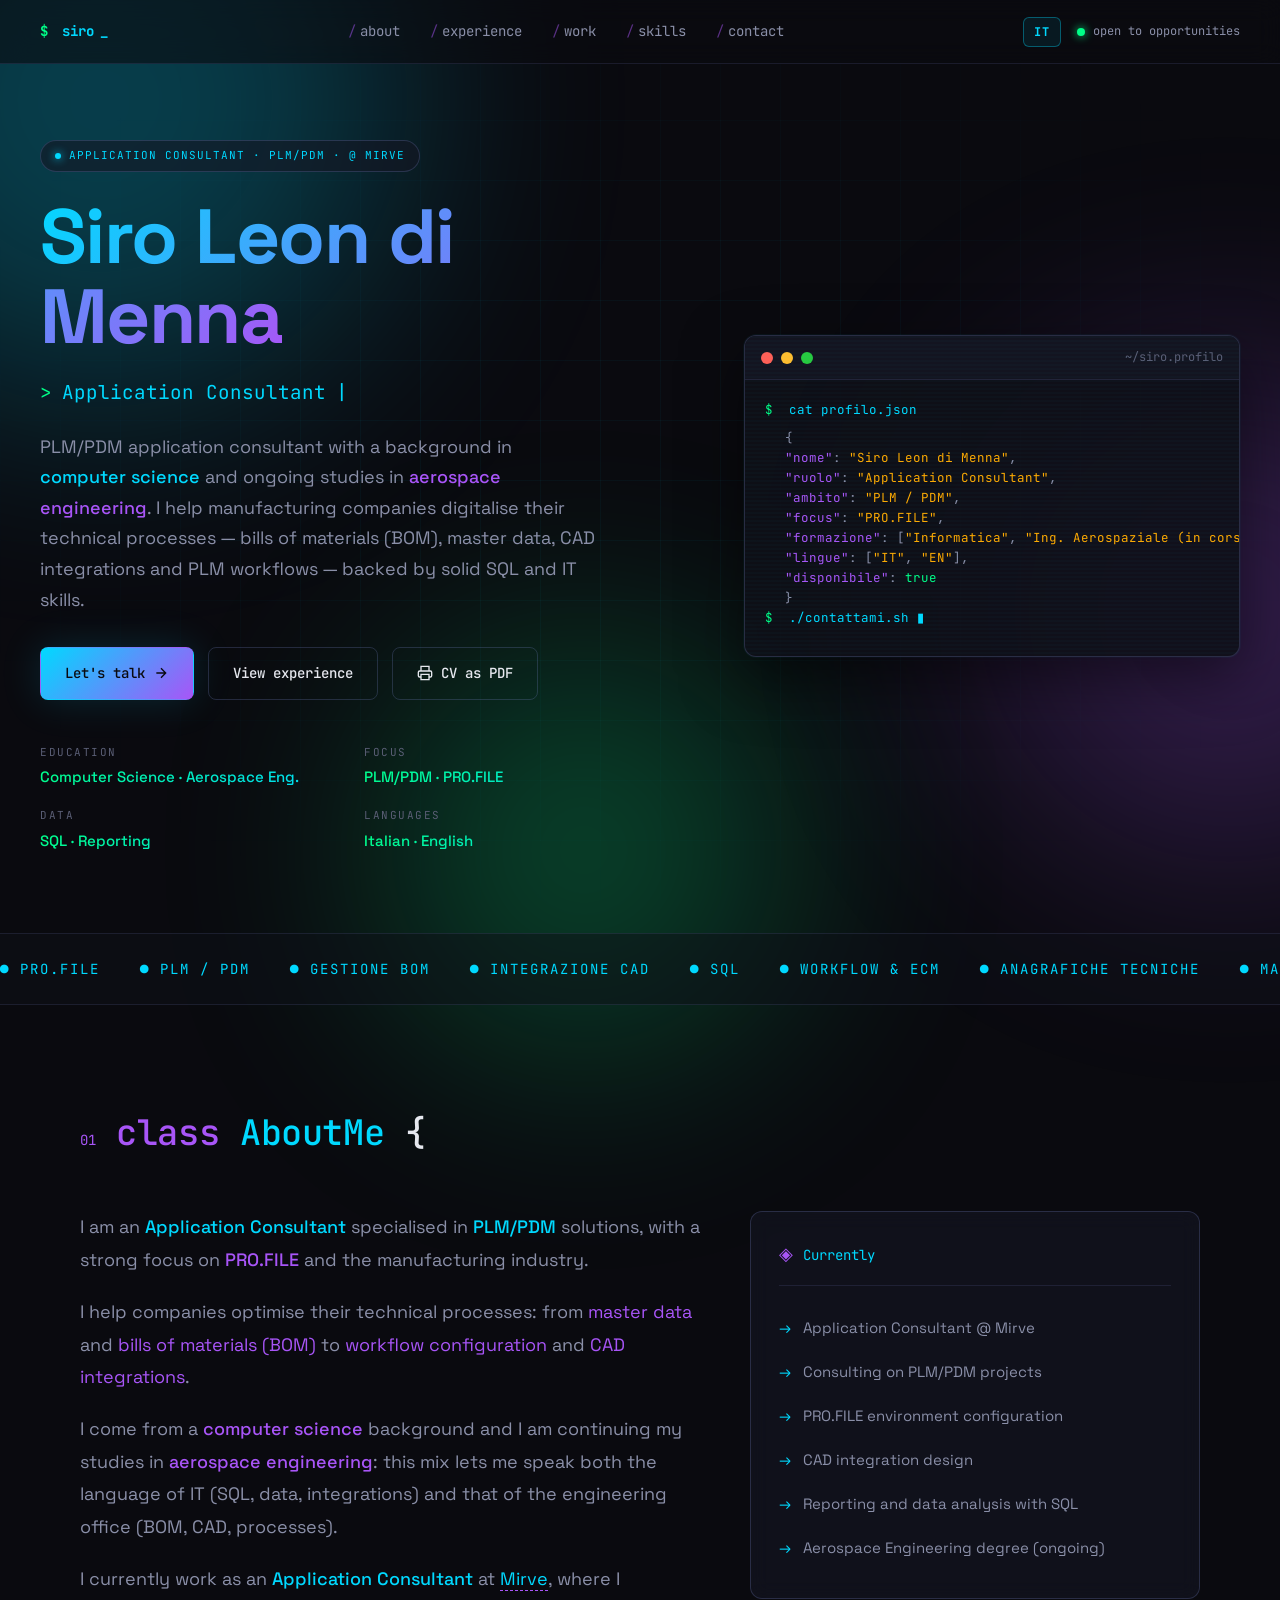
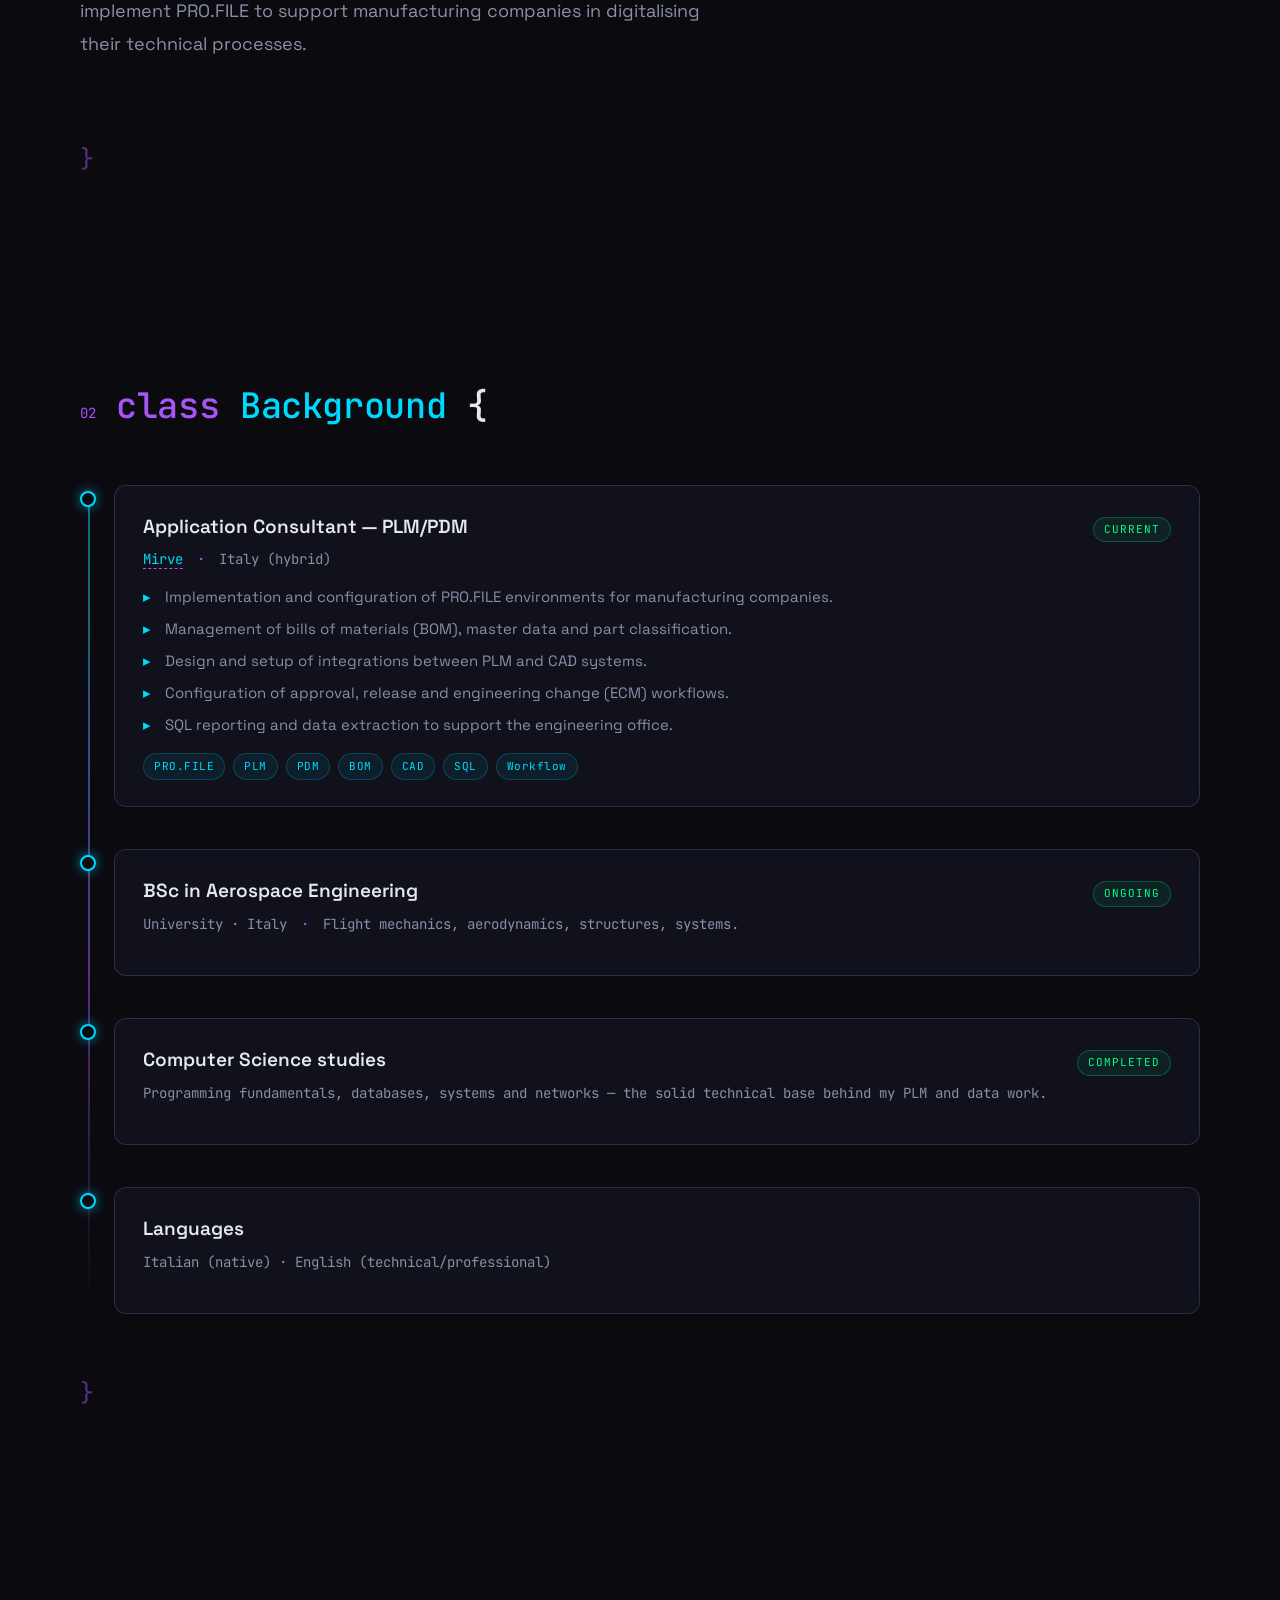
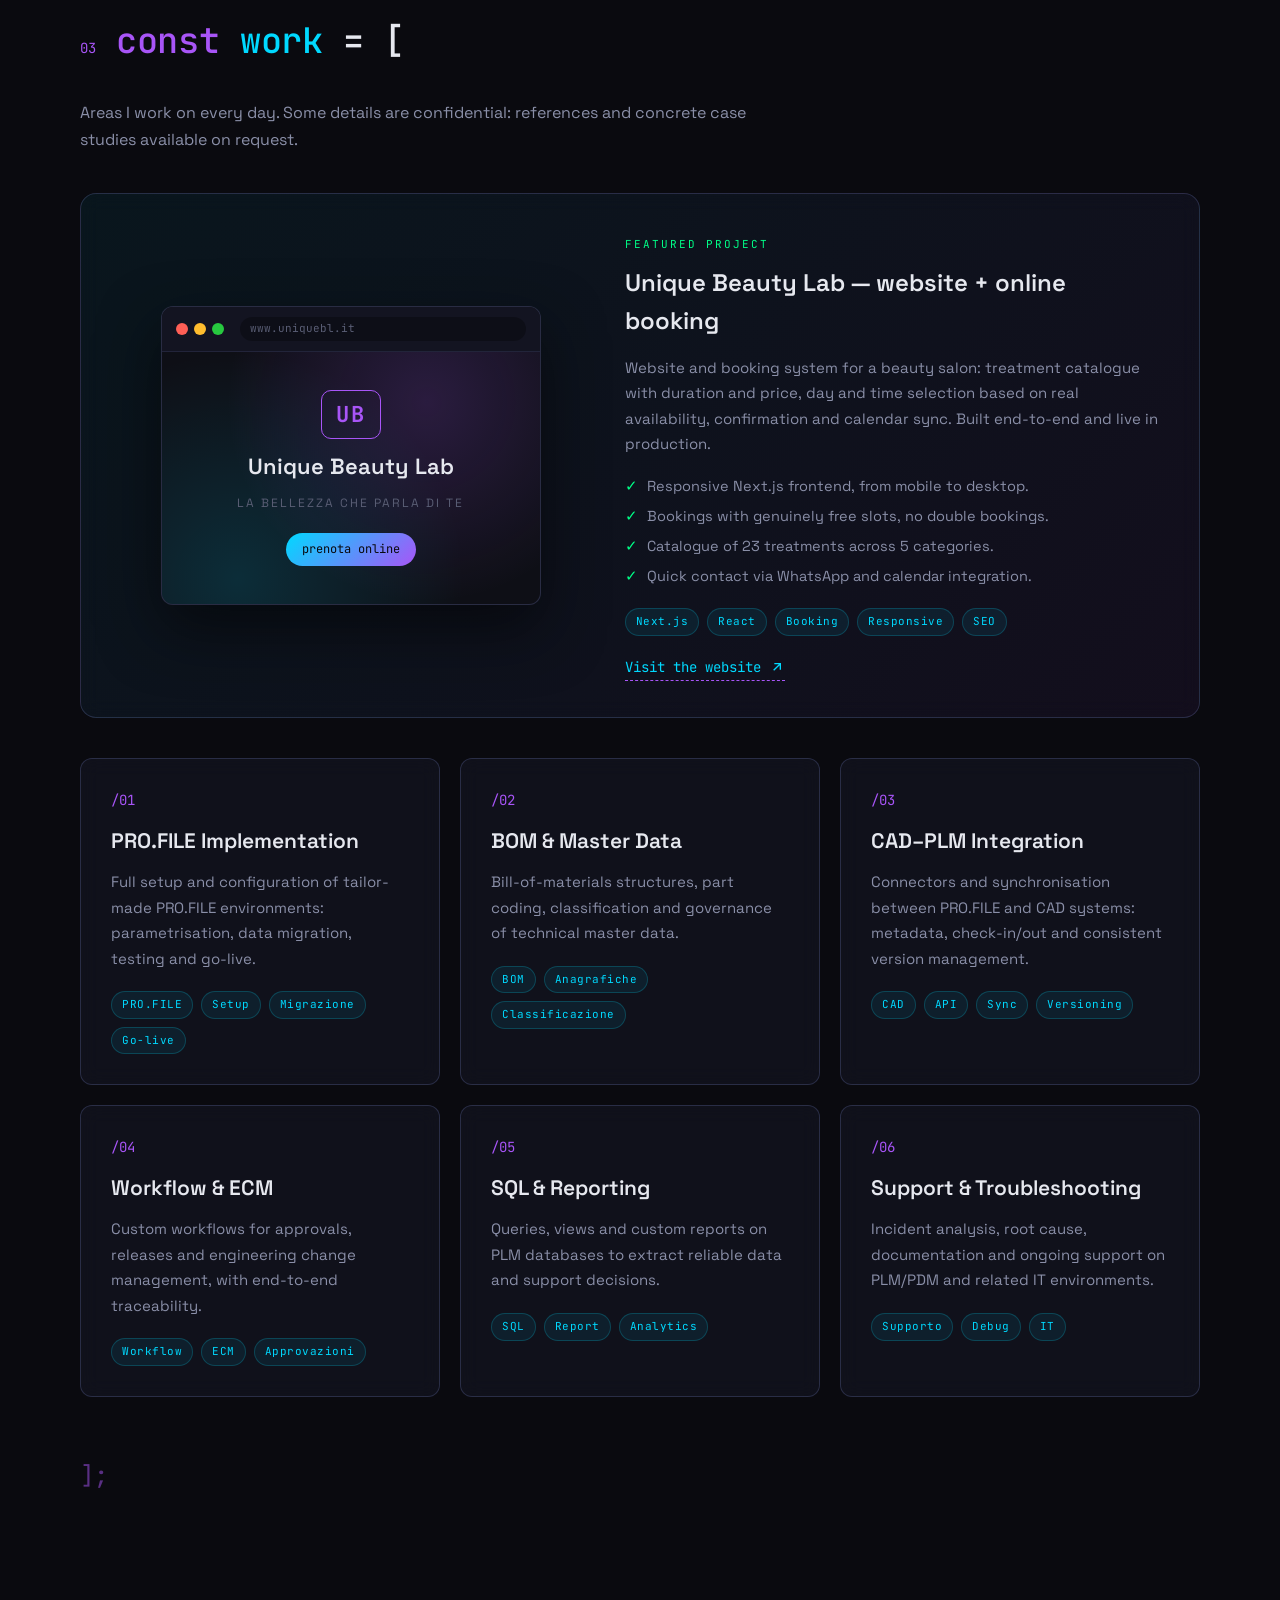
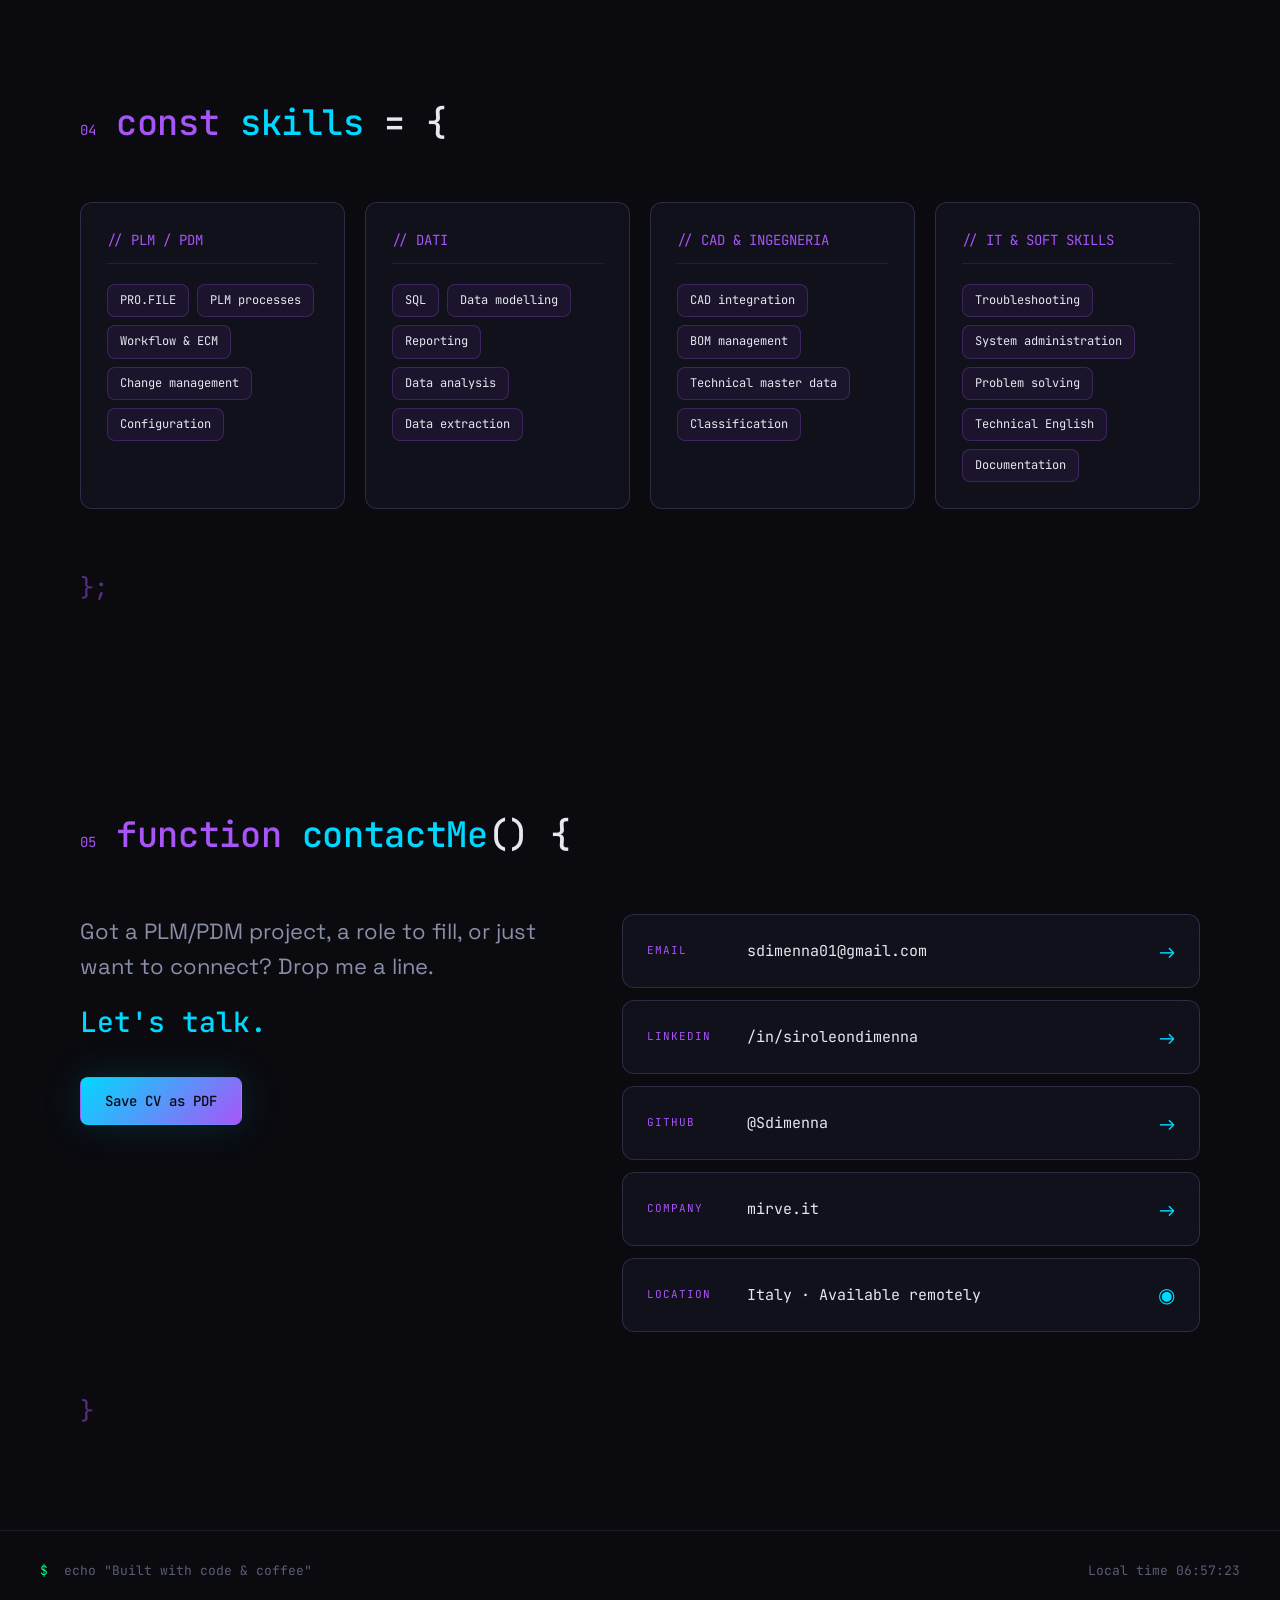
==== commit 26206ebf: "Portfolio v3: bilingue IT/EN, percorso, progetto Unique Beauty Lab, SEO, accessibilita', mobile menu" ====
--- a/index.html
+++ b/index.html
@@ -3,112 +3,179 @@
 <head>
   <meta charset="UTF-8" />
   <meta name="viewport" content="width=device-width, initial-scale=1.0" />
-  <title>Siro Leon di Menna — Consulente Applicativo | Specialista PLM/PDM</title>
-  <meta name="description" content="Consulente Applicativo specializzato in soluzioni PLM/PDM con focus su PRO.FILE. Supporto aziende manifatturiere nell'ottimizzazione dei processi tecnici, gestione BOM, integrazioni CAD e workflow basati su SQL." />
+
+  <title>Siro Leon di Menna — Application Consultant PLM/PDM · PRO.FILE</title>
+  <meta name="description" content="Application Consultant PLM/PDM specializzato in PRO.FILE. Background in informatica e studi in ingegneria aerospaziale. BOM, anagrafiche tecniche, integrazioni CAD, workflow e SQL per il manifatturiero." />
+  <meta name="author" content="Siro Leon di Menna" />
+  <meta name="keywords" content="PLM, PDM, PRO.FILE, Application Consultant, consulente applicativo, BOM, distinta base, integrazione CAD, SQL, workflow, ECM, manifatturiero, ingegneria aerospaziale, informatica" />
+  <meta name="theme-color" content="#0a0a0f" />
+  <meta name="robots" content="index, follow" />
+  <link rel="canonical" href="https://sdimenna.github.io/siro-portfolio/" />
+  <link rel="icon" href="favicon.svg" type="image/svg+xml" />
+
+  <!-- Open Graph -->
+  <meta property="og:type" content="profile" />
+  <meta property="og:title" content="Siro Leon di Menna — Application Consultant PLM/PDM" />
+  <meta property="og:description" content="Consulente applicativo PLM/PDM (PRO.FILE) con background in informatica e studi in ingegneria aerospaziale. Digitalizzazione dei processi tecnici nel manifatturiero." />
+  <meta property="og:url" content="https://sdimenna.github.io/siro-portfolio/" />
+  <meta property="og:site_name" content="Siro Leon di Menna" />
+  <meta property="og:locale" content="it_IT" />
+  <meta property="og:locale:alternate" content="en_US" />
+
+  <!-- Twitter -->
+  <meta name="twitter:card" content="summary" />
+  <meta name="twitter:title" content="Siro Leon di Menna — Application Consultant PLM/PDM" />
+  <meta name="twitter:description" content="PLM/PDM · PRO.FILE · BOM · Integrazione CAD · SQL. Digitalizzazione dei processi tecnici nel manifatturiero." />
+
+  <!-- Structured data -->
+  <script type="application/ld+json">
+  {
+    "@context": "https://schema.org",
+    "@type": "Person",
+    "name": "Siro Leon di Menna",
+    "jobTitle": "Application Consultant PLM/PDM",
+    "email": "mailto:sdimenna01@gmail.com",
+    "url": "https://sdimenna.github.io/siro-portfolio/",
+    "worksFor": { "@type": "Organization", "name": "Mirve", "url": "https://www.mirve.it" },
+    "sameAs": [
+      "https://www.linkedin.com/in/siroleondimenna",
+      "https://github.com/Sdimenna"
+    ],
+    "knowsAbout": ["PLM", "PDM", "PRO.FILE", "BOM", "CAD integration", "SQL", "Workflow", "Aerospace engineering"],
+    "knowsLanguage": ["it", "en"]
+  }
+  </script>
+
   <link rel="preconnect" href="https://fonts.googleapis.com">
   <link rel="preconnect" href="https://fonts.gstatic.com" crossorigin>
   <link href="https://fonts.googleapis.com/css2?family=JetBrains+Mono:wght@400;500;700&family=Space+Grotesk:wght@300;400;500;600;700&display=swap" rel="stylesheet">
   <link rel="stylesheet" href="style.css" />
+  <noscript><style>#bootScreen{display:none !important}</style></noscript>
 </head>
 <body>
 
+  <a class="skip-link" href="#top" data-i18n="a11y.skip">Vai al contenuto</a>
+
   <!-- Boot screen -->
-  <div class="boot-screen" id="bootScreen">
+  <div class="boot-screen" id="bootScreen" role="status" aria-label="Caricamento">
     <pre class="boot-text" id="bootText"></pre>
+    <span class="boot-skip" id="bootSkip" data-i18n="boot.skip">[ premi per saltare ]</span>
   </div>
 
   <!-- Background -->
-  <div class="grid-bg"></div>
-  <div class="gradient-orb orb-1"></div>
-  <div class="gradient-orb orb-2"></div>
-  <div class="gradient-orb orb-3"></div>
+  <div class="grid-bg" aria-hidden="true"></div>
+  <div class="gradient-orb orb-1" aria-hidden="true"></div>
+  <div class="gradient-orb orb-2" aria-hidden="true"></div>
+  <div class="gradient-orb orb-3" aria-hidden="true"></div>
 
   <!-- Navigation -->
-  <nav class="navbar">
-    <div class="nav-brand">
-      <span class="prompt">$</span> <span class="brand-name">siro</span><span class="cursor-blink">_</span>
-    </div>
-    <ul class="nav-links">
-      <li><a href="#about">chi sono</a></li>
-      <li><a href="#services">servizi</a></li>
-      <li><a href="#stack">competenze</a></li>
-      <li><a href="#contact">contatti</a></li>
+  <nav class="navbar" id="navbar" aria-label="Principale">
+    <a class="nav-brand" href="#top" aria-label="Torna all'inizio">
+      <span class="prompt">$</span> <span class="brand-name">siro</span><span class="cursor-blink" aria-hidden="true">_</span>
+    </a>
+
+    <ul class="nav-links" id="navMenu">
+      <li><a href="#about" data-i18n="nav.about">chi sono</a></li>
+      <li><a href="#experience" data-i18n="nav.experience">esperienza</a></li>
+      <li><a href="#projects" data-i18n="nav.projects">progetti</a></li>
+      <li><a href="#skills" data-i18n="nav.skills">competenze</a></li>
+      <li><a href="#contact" data-i18n="nav.contact">contatti</a></li>
     </ul>
-    <div class="nav-status">
-      <span class="status-dot"></span> disponibile per progetti
+
+    <div class="nav-actions">
+      <button class="lang-toggle" id="langToggle" type="button" aria-label="Switch language">EN</button>
+      <div class="nav-status">
+        <span class="status-dot" aria-hidden="true"></span>
+        <span data-i18n="nav.status">aperto a opportunità</span>
+      </div>
+      <button class="nav-toggle" id="navToggle" type="button" aria-expanded="false" aria-controls="navMenu" aria-label="Apri menu">
+        <span></span><span></span><span></span>
+      </button>
     </div>
   </nav>
 
   <!-- Hero -->
-  <section class="hero" id="top">
+  <header class="hero" id="top">
     <div class="hero-content">
       <div class="hero-badge">
-        <span class="badge-dot"></span> CONSULENTE APPLICATIVO @ MIRVE
+        <span class="badge-dot" aria-hidden="true"></span>
+        <span data-i18n="hero.badge">APPLICATION CONSULTANT · PLM/PDM · @ MIRVE</span>
       </div>
       <h1 class="hero-title">
         <span class="hero-name">Siro Leon di Menna</span>
       </h1>
       <div class="hero-role">
-        <span class="role-prefix">></span>
-        <span class="role-text" id="roleText"></span><span class="cursor-blink">|</span>
-      </div>
-      <p class="hero-desc">
-        Aiuto le aziende manifatturiere ad <span class="hl">ottimizzare i processi tecnici</span> attraverso soluzioni PLM/PDM, con un focus particolare su <span class="hl-2">PRO.FILE</span>.
-        Dalla gestione delle distinte base (BOM) all'integrazione CAD, fino ai workflow basati su SQL — l'ingegneria incontra l'efficienza.
+        <span class="role-prefix" aria-hidden="true">&gt;</span>
+        <span class="role-text" id="roleText"></span><span class="cursor-blink" aria-hidden="true">|</span>
+      </div>
+      <p class="hero-desc" data-i18n-html="hero.desc">
+        Consulente applicativo <span class="hl">PLM/PDM</span> con background in
+        <span class="hl-2">informatica</span> e studi in <span class="hl-2">ingegneria aerospaziale</span>.
+        Aiuto le aziende manifatturiere a digitalizzare i processi tecnici — distinte base (BOM),
+        anagrafiche, integrazioni CAD e workflow PLM — con solide basi di SQL e IT.
       </p>
       <div class="hero-cta">
         <a href="#contact" class="btn btn-primary">
-          <span>Inizializza contatto</span>
-          <svg width="16" height="16" viewBox="0 0 24 24" fill="none" stroke="currentColor" stroke-width="2"><path d="M5 12h14M12 5l7 7-7 7"/></svg>
-        </a>
-        <a href="#services" class="btn btn-ghost">
-          <span>Vedi servizi</span>
-        </a>
-      </div>
-
-      <div class="hero-stats">
-        <div class="stat">
-          <div class="stat-num" data-count="100">0</div>
-          <div class="stat-label">progetti ottimizzati</div>
-        </div>
-        <div class="stat">
-          <div class="stat-num" data-count="50">0</div>
-          <div class="stat-label">workflow BOM</div>
-        </div>
-        <div class="stat">
-          <div class="stat-num" data-count="24">0</div>
-          <div class="stat-label">supporto 7/7</div>
+          <span data-i18n="hero.cta1">Parliamone</span>
+          <svg width="16" height="16" viewBox="0 0 24 24" fill="none" stroke="currentColor" stroke-width="2" aria-hidden="true"><path d="M5 12h14M12 5l7 7-7 7"/></svg>
+        </a>
+        <a href="#experience" class="btn btn-ghost">
+          <span data-i18n="hero.cta2">Vedi esperienza</span>
+        </a>
+        <button type="button" class="btn btn-ghost js-print-cv">
+          <svg width="16" height="16" viewBox="0 0 24 24" fill="none" stroke="currentColor" stroke-width="2" aria-hidden="true"><path d="M6 9V2h12v7M6 18H4a2 2 0 0 1-2-2v-5a2 2 0 0 1 2-2h16a2 2 0 0 1 2 2v5a2 2 0 0 1-2 2h-2M6 14h12v8H6z"/></svg>
+          <span data-i18n="hero.cta3">CV in PDF</span>
+        </button>
+      </div>
+
+      <div class="hero-facts">
+        <div class="fact">
+          <div class="fact-label" data-i18n="fact.formation.label">Formazione</div>
+          <div class="fact-value" data-i18n="fact.formation.value">Informatica · Ing. Aerospaziale</div>
+        </div>
+        <div class="fact">
+          <div class="fact-label" data-i18n="fact.focus.label">Focus</div>
+          <div class="fact-value" data-i18n="fact.focus.value">PLM/PDM · PRO.FILE</div>
+        </div>
+        <div class="fact">
+          <div class="fact-label" data-i18n="fact.data.label">Dati</div>
+          <div class="fact-value" data-i18n="fact.data.value">SQL · Reporting</div>
+        </div>
+        <div class="fact">
+          <div class="fact-label" data-i18n="fact.lang.label">Lingue</div>
+          <div class="fact-value" data-i18n="fact.lang.value">Italiano · English</div>
         </div>
       </div>
     </div>
 
     <div class="hero-terminal">
       <div class="term-header">
-        <span class="term-dot red"></span>
-        <span class="term-dot yellow"></span>
-        <span class="term-dot green"></span>
+        <span class="term-dot red" aria-hidden="true"></span>
+        <span class="term-dot yellow" aria-hidden="true"></span>
+        <span class="term-dot green" aria-hidden="true"></span>
         <span class="term-title">~/siro.profilo</span>
       </div>
       <div class="term-body">
         <div class="term-line"><span class="prompt">$</span> <span class="cmd">cat profilo.json</span></div>
         <div class="term-output">{</div>
         <div class="term-output">  <span class="key">"nome"</span>: <span class="str">"Siro Leon di Menna"</span>,</div>
-        <div class="term-output">  <span class="key">"ruolo"</span>: <span class="str">"Consulente Applicativo"</span>,</div>
+        <div class="term-output">  <span class="key">"ruolo"</span>: <span class="str">"Application Consultant"</span>,</div>
         <div class="term-output">  <span class="key">"ambito"</span>: <span class="str">"PLM / PDM"</span>,</div>
-        <div class="term-output">  <span class="key">"stack"</span>: <span class="str">["PRO.FILE", "CAD", "SQL"]</span>,</div>
-        <div class="term-output">  <span class="key">"disponibile"</span>: <span class="bool">true</span>,</div>
-        <div class="term-output">  <span class="key">"caffè"</span>: <span class="bool">true</span></div>
+        <div class="term-output">  <span class="key">"focus"</span>: <span class="str">"PRO.FILE"</span>,</div>
+        <div class="term-output">  <span class="key">"formazione"</span>: [<span class="str">"Informatica"</span>, <span class="str">"Ing. Aerospaziale (in corso)"</span>],</div>
+        <div class="term-output">  <span class="key">"lingue"</span>: [<span class="str">"IT"</span>, <span class="str">"EN"</span>],</div>
+        <div class="term-output">  <span class="key">"disponibile"</span>: <span class="bool">true</span></div>
         <div class="term-output">}</div>
-        <div class="term-line"><span class="prompt">$</span> <span class="cmd">./contattami.sh</span> <span class="cursor-blink">▮</span></div>
-      </div>
-    </div>
-  </section>
+        <div class="term-line"><span class="prompt">$</span> <span class="cmd">./contattami.sh</span> <span class="cursor-blink" aria-hidden="true">▮</span></div>
+      </div>
+    </div>
+  </header>
 
   <!-- Marquee -->
-  <div class="marquee">
+  <div class="marquee" aria-hidden="true">
     <div class="marquee-track">
-      <span>● PRO.FILE</span><span>● GESTIONE BOM</span><span>● INTEGRAZIONE CAD</span><span>● SQL</span><span>● WORKFLOW</span><span>● MANIFATTURIERO</span><span>● SUPPORTO TECNICO</span><span>● DATA MODELING</span>
-      <span>● PRO.FILE</span><span>● GESTIONE BOM</span><span>● INTEGRAZIONE CAD</span><span>● SQL</span><span>● WORKFLOW</span><span>● MANIFATTURIERO</span><span>● SUPPORTO TECNICO</span><span>● DATA MODELING</span>
+      <span>● PRO.FILE</span><span>● PLM / PDM</span><span>● GESTIONE BOM</span><span>● INTEGRAZIONE CAD</span><span>● SQL</span><span>● WORKFLOW & ECM</span><span>● ANAGRAFICHE TECNICHE</span><span>● MANIFATTURIERO</span><span>● ING. AEROSPAZIALE</span><span>● IT / EN</span>
+      <span>● PRO.FILE</span><span>● PLM / PDM</span><span>● GESTIONE BOM</span><span>● INTEGRAZIONE CAD</span><span>● SQL</span><span>● WORKFLOW & ECM</span><span>● ANAGRAFICHE TECNICHE</span><span>● MANIFATTURIERO</span><span>● ING. AEROSPAZIALE</span><span>● IT / EN</span>
     </div>
   </div>
 
@@ -116,192 +183,311 @@
   <section class="section" id="about">
     <div class="section-header">
       <span class="section-num">01</span>
-      <h2 class="section-title"><span class="keyword">class</span> <span class="class-name">ChiSono</span> {</h2>
+      <h2 class="section-title" data-i18n-html="about.title"><span class="keyword">class</span> <span class="class-name">ChiSono</span> {</h2>
     </div>
     <div class="about-grid">
       <div class="about-text">
-        <p>
-          Sono un <span class="hl">Consulente Applicativo</span> specializzato in soluzioni PLM/PDM,
-          con un focus deciso su <span class="hl-2">PRO.FILE</span> e il settore manifatturiero.
+        <p data-i18n-html="about.p1">
+          Sono un <span class="hl">Application Consultant</span> specializzato in soluzioni
+          <span class="hl">PLM/PDM</span>, con un focus deciso su <span class="hl-2">PRO.FILE</span>
+          e il settore manifatturiero.
         </p>
-        <p>
-          Supporto le aziende nell'ottimizzazione dei processi tecnici — dalla
-          <span class="keyword">gestione delle anagrafiche</span> e delle <span class="keyword">distinte base (BOM)</span>
-          alla <span class="keyword">configurazione di workflow</span> e <span class="keyword">integrazioni CAD</span>.
+        <p data-i18n-html="about.p2">
+          Supporto le aziende nell'ottimizzazione dei processi tecnici: dalla
+          <span class="keyword">gestione delle anagrafiche</span> e delle
+          <span class="keyword">distinte base (BOM)</span> alla
+          <span class="keyword">configurazione di workflow</span> e alle
+          <span class="keyword">integrazioni CAD</span>.
         </p>
-        <p>
-          Ho maturato esperienza anche in ambito <span class="hl">IT</span>, con un utilizzo concreto di
-          <span class="hl-2">SQL</span> per l'interrogazione e la gestione dei dati, oltre a occuparmi di
-          <span class="hl-2">supporto tecnico</span> che va ben oltre il classico "hai provato a spegnerlo e riaccenderlo?".
+        <p data-i18n-html="about.p3">
+          Vengo da un percorso in <span class="hl-2">informatica</span> e sto proseguendo gli studi in
+          <span class="hl-2">ingegneria aerospaziale</span>: questo mix mi permette di parlare sia la
+          lingua dell'IT (SQL, dati, integrazioni) sia quella dell'ufficio tecnico (BOM, CAD, processi).
         </p>
-        <p>
+        <p data-i18n-html="about.p4">
           Attualmente opero come <span class="hl">Application Consultant</span> presso
           <a href="https://www.mirve.it" target="_blank" rel="noopener" class="external-link">Mirve</a>,
           dove mi occupo dell'implementazione di PRO.FILE per supportare le aziende manifatturiere
           nella digitalizzazione dei processi tecnici.
         </p>
       </div>
-      <div class="about-card">
+      <aside class="about-card">
         <div class="card-header">
-          <span class="card-icon">◈</span>
-          <span>Attualmente</span>
+          <span class="card-icon" aria-hidden="true">◈</span>
+          <span data-i18n="about.cardTitle">Attualmente</span>
         </div>
         <ul class="card-list">
-          <li><span class="arrow">→</span> Consulente Applicativo @ <a href="https://www.mirve.it" target="_blank" rel="noopener" class="external-link">Mirve</a></li>
-          <li><span class="arrow">→</span> Consulenza su progetti PLM/PDM</li>
-          <li><span class="arrow">→</span> Configurazione ambienti PRO.FILE</li>
-          <li><span class="arrow">→</span> Progettazione integrazioni CAD</li>
-          <li><span class="arrow">→</span> Realizzazione report con SQL</li>
+          <li><span class="arrow" aria-hidden="true">→</span> <span data-i18n="about.li1">Application Consultant @ Mirve</span></li>
+          <li><span class="arrow" aria-hidden="true">→</span> <span data-i18n="about.li2">Consulenza su progetti PLM/PDM</span></li>
+          <li><span class="arrow" aria-hidden="true">→</span> <span data-i18n="about.li3">Configurazione ambienti PRO.FILE</span></li>
+          <li><span class="arrow" aria-hidden="true">→</span> <span data-i18n="about.li4">Progettazione integrazioni CAD</span></li>
+          <li><span class="arrow" aria-hidden="true">→</span> <span data-i18n="about.li5">Report e analisi dati con SQL</span></li>
+          <li><span class="arrow" aria-hidden="true">→</span> <span data-i18n="about.li6">Laurea in Ing. Aerospaziale (in corso)</span></li>
         </ul>
-      </div>
-    </div>
-    <div class="section-end">}</div>
+      </aside>
+    </div>
+    <div class="section-end" aria-hidden="true">}</div>
   </section>
 
-  <!-- Services -->
-  <section class="section" id="services">
+  <!-- Experience & Education -->
+  <section class="section" id="experience">
     <div class="section-header">
       <span class="section-num">02</span>
-      <h2 class="section-title"><span class="keyword">const</span> <span class="class-name">servizi</span> = [</h2>
-    </div>
-    <div class="services-grid">
-      <div class="service-card">
-        <div class="service-num">/01</div>
-        <h3>Implementazione PRO.FILE</h3>
-        <p>Deploy completo e configurazione di ambienti PRO.FILE su misura per i workflow del settore manifatturiero.</p>
-        <div class="service-tags">
-          <span>PRO.FILE</span><span>PLM</span><span>Setup</span>
-        </div>
-      </div>
-      <div class="service-card">
-        <div class="service-num">/02</div>
-        <h3>BOM & Anagrafiche</h3>
-        <p>Ottimizzazione delle strutture BOM, codifica articoli, classificazione e governance delle anagrafiche tecniche.</p>
-        <div class="service-tags">
-          <span>BOM</span><span>Anagrafiche</span><span>Classificazione</span>
-        </div>
-      </div>
-      <div class="service-card">
-        <div class="service-num">/03</div>
-        <h3>Integrazione CAD</h3>
-        <p>Integrazione fluida tra PRO.FILE e sistemi CAD per dati ingegneristici sempre sincronizzati e coerenti.</p>
-        <div class="service-tags">
-          <span>CAD</span><span>API</span><span>Sync</span>
-        </div>
-      </div>
-      <div class="service-card">
-        <div class="service-num">/04</div>
-        <h3>Progettazione Workflow</h3>
-        <p>Workflow personalizzati per approvazioni, rilasci e gestione delle modifiche tecniche (ECM).</p>
-        <div class="service-tags">
-          <span>Workflow</span><span>ECM</span><span>Approvazioni</span>
-        </div>
-      </div>
-      <div class="service-card">
-        <div class="service-num">/05</div>
-        <h3>SQL & Dati</h3>
-        <p>Interrogazione database, report personalizzati ed estrazione dati a supporto delle decisioni aziendali.</p>
-        <div class="service-tags">
-          <span>SQL</span><span>Report</span><span>Analytics</span>
-        </div>
-      </div>
-      <div class="service-card">
-        <div class="service-num">/06</div>
-        <h3>Supporto Tecnico</h3>
-        <p>Supporto continuativo e troubleshooting per ambienti PLM/PDM e infrastrutture IT correlate.</p>
-        <div class="service-tags">
-          <span>Supporto</span><span>Debug</span><span>IT</span>
-        </div>
-      </div>
-    </div>
-    <div class="section-end">];</div>
+      <h2 class="section-title" data-i18n-html="exp.title"><span class="keyword">class</span> <span class="class-name">Percorso</span> {</h2>
+    </div>
+
+    <div class="timeline">
+      <!-- Work -->
+      <article class="timeline-item">
+        <span class="timeline-dot" aria-hidden="true"></span>
+        <div class="timeline-content">
+          <div class="timeline-head">
+            <h3 data-i18n="exp.role1.title">Application Consultant — PLM/PDM</h3>
+            <span class="timeline-period" data-i18n="exp.role1.period">in corso</span>
+          </div>
+          <p class="timeline-org">
+            <a href="https://www.mirve.it" target="_blank" rel="noopener" class="external-link">Mirve</a>
+            <span class="dot-sep" aria-hidden="true">·</span>
+            <span data-i18n="exp.role1.place">Italia (ibrido)</span>
+          </p>
+          <ul class="timeline-list">
+            <li data-i18n="exp.role1.b1">Implementazione e configurazione di ambienti PRO.FILE per aziende manifatturiere.</li>
+            <li data-i18n="exp.role1.b2">Gestione di distinte base (BOM), anagrafiche e classificazione articoli.</li>
+            <li data-i18n="exp.role1.b3">Progettazione e setup di integrazioni tra PLM e sistemi CAD.</li>
+            <li data-i18n="exp.role1.b4">Configurazione di workflow di approvazione, rilascio e gestione modifiche (ECM).</li>
+            <li data-i18n="exp.role1.b5">Report ed estrazioni dati su SQL a supporto dell'ufficio tecnico.</li>
+          </ul>
+          <div class="service-tags">
+            <span>PRO.FILE</span><span>PLM</span><span>PDM</span><span>BOM</span><span>CAD</span><span>SQL</span><span>Workflow</span>
+          </div>
+        </div>
+      </article>
+
+      <!-- Education aerospace -->
+      <article class="timeline-item">
+        <span class="timeline-dot" aria-hidden="true"></span>
+        <div class="timeline-content">
+          <div class="timeline-head">
+            <h3 data-i18n="exp.edu1.title">Laurea in Ingegneria Aerospaziale</h3>
+            <span class="timeline-period" data-i18n="exp.edu1.period">in corso</span>
+          </div>
+          <p class="timeline-org">
+            <span data-i18n="exp.edu1.org">Università · Italia</span>
+            <span class="dot-sep" aria-hidden="true">·</span>
+            <span data-i18n="exp.edu1.desc">Meccanica del volo, aerodinamica, strutture, sistemi.</span>
+          </p>
+        </div>
+      </article>
+
+      <!-- Education computer science -->
+      <article class="timeline-item">
+        <span class="timeline-dot" aria-hidden="true"></span>
+        <div class="timeline-content">
+          <div class="timeline-head">
+            <h3 data-i18n="exp.edu2.title">Percorso in Informatica</h3>
+            <span class="timeline-period" data-i18n="exp.edu2.period">completato</span>
+          </div>
+          <p class="timeline-org" data-i18n="exp.edu2.desc">
+            Basi di programmazione, database, sistemi e reti — la solida base tecnica dietro il lavoro su PLM e dati.
+          </p>
+        </div>
+      </article>
+
+      <!-- Languages -->
+      <article class="timeline-item">
+        <span class="timeline-dot" aria-hidden="true"></span>
+        <div class="timeline-content">
+          <div class="timeline-head">
+            <h3 data-i18n="exp.lang.title">Lingue</h3>
+          </div>
+          <p class="timeline-org" data-i18n="exp.lang.desc">
+            Italiano (madrelingua) · Inglese (tecnico/professionale)
+          </p>
+        </div>
+      </article>
+    </div>
+    <div class="section-end" aria-hidden="true">}</div>
   </section>
 
-  <!-- Stack -->
-  <section class="section" id="stack">
+  <!-- Projects / Areas -->
+  <section class="section" id="projects">
     <div class="section-header">
       <span class="section-num">03</span>
-      <h2 class="section-title"><span class="keyword">const</span> <span class="class-name">competenze</span> = {</h2>
+      <h2 class="section-title" data-i18n-html="proj.title"><span class="keyword">const</span> <span class="class-name">aree</span> = [</h2>
+    </div>
+
+    <p class="section-lead" data-i18n="proj.note">
+      Aree di intervento su cui lavoro ogni giorno. Alcuni dettagli sono coperti da riservatezza:
+      referenze e casi concreti disponibili su richiesta.
+    </p>
+
+    <!-- Featured real project -->
+    <article class="featured-project">
+      <div class="fp-visual" aria-hidden="true">
+        <div class="fp-browser">
+          <div class="fp-browser-bar">
+            <span class="term-dot red"></span><span class="term-dot yellow"></span><span class="term-dot green"></span>
+            <span class="fp-url">www.uniquebl.it</span>
+          </div>
+          <div class="fp-browser-body">
+            <span class="fp-logo">UB</span>
+            <span class="fp-tagline">Unique Beauty Lab</span>
+            <span class="fp-sub">La bellezza che parla di te</span>
+            <span class="fp-pill">prenota online</span>
+          </div>
+        </div>
+      </div>
+      <div class="fp-body">
+        <span class="fp-eyebrow" data-i18n="proj.fp.eyebrow">Progetto in evidenza</span>
+        <h3 data-i18n="proj.fp.title">Unique Beauty Lab — sito + prenotazioni online</h3>
+        <p data-i18n="proj.fp.desc">
+          Sito web e sistema di prenotazione per un centro estetico: catalogo trattamenti con durata e
+          prezzo, scelta di giorno e ora sulle disponibilità reali, conferma e aggiunta al calendario.
+          Sviluppato end-to-end e online in produzione.
+        </p>
+        <ul class="fp-list">
+          <li data-i18n="proj.fp.b1">Frontend Next.js responsive, da mobile a desktop.</li>
+          <li data-i18n="proj.fp.b2">Prenotazioni con slot realmente liberi, senza doppie prenotazioni.</li>
+          <li data-i18n="proj.fp.b3">Catalogo di 23 trattamenti divisi in 5 categorie.</li>
+          <li data-i18n="proj.fp.b4">Contatto rapido via WhatsApp e integrazione con il calendario.</li>
+        </ul>
+        <div class="service-tags">
+          <span>Next.js</span><span>React</span><span>Booking</span><span>Responsive</span><span>SEO</span>
+        </div>
+        <a class="fp-link" href="https://www.uniquebl.it" target="_blank" rel="noopener">
+          <span data-i18n="proj.fp.cta">Visita il sito</span>
+          <svg width="16" height="16" viewBox="0 0 24 24" fill="none" stroke="currentColor" stroke-width="2" aria-hidden="true"><path d="M7 17 17 7M8 7h9v9"/></svg>
+        </a>
+      </div>
+    </article>
+
+    <div class="services-grid">
+      <article class="service-card">
+        <div class="service-num">/01</div>
+        <h3 data-i18n="proj.c1.title">Implementazione PRO.FILE</h3>
+        <p data-i18n="proj.c1.desc">Setup e configurazione completa di ambienti PRO.FILE su misura: parametrizzazione, migrazione dati, test e go-live.</p>
+        <div class="service-tags"><span>PRO.FILE</span><span>Setup</span><span>Migrazione</span><span>Go-live</span></div>
+      </article>
+      <article class="service-card">
+        <div class="service-num">/02</div>
+        <h3 data-i18n="proj.c2.title">BOM & Anagrafiche</h3>
+        <p data-i18n="proj.c2.desc">Strutture distinte base, codifica articoli, classificazione e governance delle anagrafiche tecniche.</p>
+        <div class="service-tags"><span>BOM</span><span>Anagrafiche</span><span>Classificazione</span></div>
+      </article>
+      <article class="service-card">
+        <div class="service-num">/03</div>
+        <h3 data-i18n="proj.c3.title">Integrazione CAD–PLM</h3>
+        <p data-i18n="proj.c3.desc">Connettori e sincronizzazione tra PRO.FILE e sistemi CAD: metadati, check-in/out e gestione versioni sempre coerenti.</p>
+        <div class="service-tags"><span>CAD</span><span>API</span><span>Sync</span><span>Versioning</span></div>
+      </article>
+      <article class="service-card">
+        <div class="service-num">/04</div>
+        <h3 data-i18n="proj.c4.title">Workflow & ECM</h3>
+        <p data-i18n="proj.c4.desc">Workflow personalizzati per approvazioni, rilasci e gestione delle modifiche tecniche, con tracciabilità end-to-end.</p>
+        <div class="service-tags"><span>Workflow</span><span>ECM</span><span>Approvazioni</span></div>
+      </article>
+      <article class="service-card">
+        <div class="service-num">/05</div>
+        <h3 data-i18n="proj.c5.title">SQL & Reporting</h3>
+        <p data-i18n="proj.c5.desc">Query, viste e report personalizzati su database PLM per estrarre dati affidabili e supportare le decisioni.</p>
+        <div class="service-tags"><span>SQL</span><span>Report</span><span>Analytics</span></div>
+      </article>
+      <article class="service-card">
+        <div class="service-num">/06</div>
+        <h3 data-i18n="proj.c6.title">Supporto & Troubleshooting</h3>
+        <p data-i18n="proj.c6.desc">Analisi incidenti, root cause, documentazione e supporto continuativo su ambienti PLM/PDM e IT correlati.</p>
+        <div class="service-tags"><span>Supporto</span><span>Debug</span><span>IT</span></div>
+      </article>
+    </div>
+    <div class="section-end" aria-hidden="true">];</div>
+  </section>
+
+  <!-- Skills -->
+  <section class="section" id="skills">
+    <div class="section-header">
+      <span class="section-num">04</span>
+      <h2 class="section-title" data-i18n-html="skills.title"><span class="keyword">const</span> <span class="class-name">competenze</span> = {</h2>
     </div>
     <div class="stack-grid">
       <div class="stack-category">
-        <div class="stack-cat-title">// PLM/PDM</div>
-        <div class="stack-items">
-          <div class="stack-item"><span class="stack-name">PRO.FILE</span><span class="stack-level" data-level="95"><span></span></span></div>
-          <div class="stack-item"><span class="stack-name">Processi PLM</span><span class="stack-level" data-level="90"><span></span></span></div>
-          <div class="stack-item"><span class="stack-name">Workflow PDM</span><span class="stack-level" data-level="88"><span></span></span></div>
+        <div class="stack-cat-title">// PLM / PDM</div>
+        <div class="skill-tags">
+          <span>PRO.FILE</span><span data-i18n="skills.plm.1">Processi PLM</span><span data-i18n="skills.plm.2">Workflow & ECM</span><span data-i18n="skills.plm.3">Gestione modifiche</span><span data-i18n="skills.plm.4">Configurazione</span>
         </div>
       </div>
       <div class="stack-category">
         <div class="stack-cat-title">// DATI</div>
-        <div class="stack-items">
-          <div class="stack-item"><span class="stack-name">SQL</span><span class="stack-level" data-level="85"><span></span></span></div>
-          <div class="stack-item"><span class="stack-name">Modellazione DB</span><span class="stack-level" data-level="80"><span></span></span></div>
-          <div class="stack-item"><span class="stack-name">Reporting</span><span class="stack-level" data-level="82"><span></span></span></div>
+        <div class="skill-tags">
+          <span>SQL</span><span data-i18n="skills.data.1">Modellazione dati</span><span data-i18n="skills.data.2">Reporting</span><span data-i18n="skills.data.3">Analisi dati</span><span data-i18n="skills.data.4">Estrazione dati</span>
         </div>
       </div>
       <div class="stack-category">
         <div class="stack-cat-title">// CAD & INGEGNERIA</div>
-        <div class="stack-items">
-          <div class="stack-item"><span class="stack-name">Integrazione CAD</span><span class="stack-level" data-level="88"><span></span></span></div>
-          <div class="stack-item"><span class="stack-name">Gestione BOM</span><span class="stack-level" data-level="92"><span></span></span></div>
-          <div class="stack-item"><span class="stack-name">Anagrafiche Tecniche</span><span class="stack-level" data-level="87"><span></span></span></div>
+        <div class="skill-tags">
+          <span data-i18n="skills.eng.1">Integrazione CAD</span><span data-i18n="skills.eng.2">Gestione BOM</span><span data-i18n="skills.eng.3">Anagrafiche tecniche</span><span data-i18n="skills.eng.4">Classificazione</span>
         </div>
       </div>
       <div class="stack-category">
-        <div class="stack-cat-title">// IT</div>
-        <div class="stack-items">
-          <div class="stack-item"><span class="stack-name">Supporto Tecnico</span><span class="stack-level" data-level="90"><span></span></span></div>
-          <div class="stack-item"><span class="stack-name">System Admin</span><span class="stack-level" data-level="80"><span></span></span></div>
-          <div class="stack-item"><span class="stack-name">Problem Solving</span><span class="stack-level" data-level="92"><span></span></span></div>
-        </div>
-      </div>
-    </div>
-    <div class="section-end">};</div>
+        <div class="stack-cat-title">// IT & SOFT SKILLS</div>
+        <div class="skill-tags">
+          <span data-i18n="skills.it.1">Troubleshooting</span><span data-i18n="skills.it.2">System administration</span><span data-i18n="skills.it.3">Problem solving</span><span data-i18n="skills.it.4">Inglese tecnico</span><span data-i18n="skills.it.5">Documentazione</span>
+        </div>
+      </div>
+    </div>
+    <div class="section-end" aria-hidden="true">};</div>
   </section>
 
   <!-- Contact -->
   <section class="section section-contact" id="contact">
     <div class="section-header">
-      <span class="section-num">04</span>
-      <h2 class="section-title"><span class="keyword">function</span> <span class="class-name">contattami</span>() {</h2>
+      <span class="section-num">05</span>
+      <h2 class="section-title" data-i18n-html="contact.title"><span class="keyword">function</span> <span class="class-name">contattami</span>() {</h2>
     </div>
     <div class="contact-grid">
       <div class="contact-text">
-        <p>Hai un processo manifatturiero da ottimizzare? Un progetto PRO.FILE da affrontare? Una BOM che fa impazzire tutto l'ufficio tecnico?</p>
-        <p class="contact-tag">Parliamone.</p>
+        <p data-i18n="contact.text">Hai un progetto PLM/PDM, un ruolo da coprire o semplicemente vuoi confrontarti? Scrivimi.</p>
+        <p class="contact-tag" data-i18n="contact.tag">Parliamone.</p>
+        <button type="button" class="btn btn-primary js-print-cv contact-print">
+          <span data-i18n="contact.cta">Salva il CV in PDF</span>
+        </button>
       </div>
       <div class="contact-channels">
         <a href="mailto:sdimenna01@gmail.com" class="channel">
           <span class="ch-label">email</span>
           <span class="ch-value">sdimenna01@gmail.com</span>
-          <span class="ch-arrow">→</span>
+          <span class="ch-arrow" aria-hidden="true">→</span>
         </a>
         <a href="https://www.linkedin.com/in/siroleondimenna" target="_blank" rel="noopener" class="channel">
           <span class="ch-label">linkedin</span>
           <span class="ch-value">/in/siroleondimenna</span>
-          <span class="ch-arrow">→</span>
+          <span class="ch-arrow" aria-hidden="true">→</span>
+        </a>
+        <a href="https://github.com/Sdimenna" target="_blank" rel="noopener" class="channel">
+          <span class="ch-label">github</span>
+          <span class="ch-value">@Sdimenna</span>
+          <span class="ch-arrow" aria-hidden="true">→</span>
         </a>
         <a href="https://www.mirve.it" target="_blank" rel="noopener" class="channel">
-          <span class="ch-label">azienda</span>
+          <span class="ch-label" data-i18n="contact.company">azienda</span>
           <span class="ch-value">mirve.it</span>
-          <span class="ch-arrow">→</span>
-        </a>
-        <a href="#" class="channel">
-          <span class="ch-label">zona</span>
-          <span class="ch-value">Italia · Disponibile in remoto</span>
-          <span class="ch-arrow">→</span>
-        </a>
-      </div>
-    </div>
-    <div class="section-end">}</div>
+          <span class="ch-arrow" aria-hidden="true">→</span>
+        </a>
+        <div class="channel channel-static">
+          <span class="ch-label" data-i18n="contact.zone">zona</span>
+          <span class="ch-value" data-i18n="contact.zoneValue">Italia · Disponibile in remoto</span>
+          <span class="ch-arrow" aria-hidden="true">◉</span>
+        </div>
+      </div>
+    </div>
+    <div class="section-end" aria-hidden="true">}</div>
   </section>
 
   <!-- Footer -->
   <footer class="footer">
     <div class="footer-content">
       <div class="footer-left">
-        <span class="prompt">$</span> <span>echo "Costruito con codice &amp; caffè"</span>
+        <span class="prompt">$</span>
+        <span data-i18n="footer.note">echo "Costruito con codice &amp; caffè"</span>
       </div>
       <div class="footer-right">
         <span id="liveTime"></span>
--- a/style.css
+++ b/style.css
@@ -1,5 +1,5 @@
 /* ============================================
-   SIRO LEONDIMENNA — Cyberpunk Pro Theme
+   SIRO LEON DI MENNA — Cyberpunk Pro Theme
    ============================================ */
 
 :root {
@@ -18,6 +18,7 @@
   --gradient: linear-gradient(135deg, #00d9ff 0%, #a855f7 100%);
   --gradient-2: linear-gradient(135deg, #00ff88 0%, #00d9ff 100%);
   --shadow-glow: 0 0 40px rgba(0, 217, 255, 0.15);
+  --nav-h: 64px;
 }
 
 * {
@@ -28,6 +29,7 @@
 
 html {
   scroll-behavior: smooth;
+  scroll-padding-top: calc(var(--nav-h) + 16px);
 }
 
 body {
@@ -40,13 +42,11 @@
   position: relative;
 }
 
-/* Selection */
 ::selection {
   background: var(--accent);
   color: var(--bg);
 }
 
-/* Scrollbar */
 ::-webkit-scrollbar { width: 8px; height: 8px; }
 ::-webkit-scrollbar-track { background: var(--bg); }
 ::-webkit-scrollbar-thumb {
@@ -54,6 +54,30 @@
   border-radius: 4px;
 }
 
+/* Accessibility: visible focus */
+:focus-visible {
+  outline: 2px solid var(--accent);
+  outline-offset: 3px;
+  border-radius: 4px;
+}
+
+.skip-link {
+  position: absolute;
+  left: -9999px;
+  top: 0;
+  z-index: 2000;
+  padding: 10px 16px;
+  background: var(--accent);
+  color: var(--bg);
+  font-family: 'JetBrains Mono', monospace;
+  font-size: 13px;
+  text-decoration: none;
+  border-radius: 0 0 8px 0;
+}
+.skip-link:focus {
+  left: 0;
+}
+
 /* ============================================
    BOOT SCREEN
    ============================================ */
@@ -63,10 +87,13 @@
   background: var(--bg);
   z-index: 1000;
   display: flex;
+  flex-direction: column;
   align-items: center;
   justify-content: center;
+  gap: 24px;
   font-family: 'JetBrains Mono', monospace;
   transition: opacity 0.6s ease, visibility 0.6s ease;
+  cursor: pointer;
 }
 .boot-screen.hidden {
   opacity: 0;
@@ -79,6 +106,11 @@
   line-height: 1.5;
   white-space: pre;
   text-shadow: 0 0 8px var(--accent-3);
+}
+.boot-skip {
+  color: var(--text-mute);
+  font-size: 11px;
+  letter-spacing: 1px;
 }
 
 /* ============================================
@@ -104,23 +136,9 @@
   z-index: -1;
   animation: float 20s ease-in-out infinite;
 }
-.orb-1 {
-  width: 600px; height: 600px;
-  background: var(--accent);
-  top: -200px; left: -200px;
-}
-.orb-2 {
-  width: 500px; height: 500px;
-  background: var(--accent-2);
-  top: 40%; right: -200px;
-  animation-delay: -7s;
-}
-.orb-3 {
-  width: 400px; height: 400px;
-  background: var(--accent-3);
-  bottom: -150px; left: 30%;
-  animation-delay: -14s;
-}
+.orb-1 { width: 600px; height: 600px; background: var(--accent); top: -200px; left: -200px; }
+.orb-2 { width: 500px; height: 500px; background: var(--accent-2); top: 40%; right: -200px; animation-delay: -7s; }
+.orb-3 { width: 400px; height: 400px; background: var(--accent-3); bottom: -150px; left: 30%; animation-delay: -14s; }
 
 @keyframes float {
   0%, 100% { transform: translate(0, 0) scale(1); }
@@ -135,10 +153,12 @@
   position: fixed;
   top: 0; left: 0; right: 0;
   z-index: 100;
+  min-height: var(--nav-h);
   display: flex;
   align-items: center;
   justify-content: space-between;
-  padding: 16px 40px;
+  gap: 20px;
+  padding: 12px 40px;
   background: rgba(10, 10, 15, 0.6);
   backdrop-filter: blur(12px);
   -webkit-backdrop-filter: blur(12px);
@@ -152,13 +172,15 @@
   align-items: center;
   gap: 6px;
   font-weight: 700;
+  text-decoration: none;
+  white-space: nowrap;
 }
 .nav-brand .prompt { color: var(--accent-3); }
 .brand-name { color: var(--accent); }
 
 .nav-links {
   display: flex;
-  gap: 32px;
+  gap: 30px;
   list-style: none;
 }
 .nav-links a {
@@ -175,12 +197,37 @@
   opacity: 0.5;
 }
 
+.nav-actions {
+  display: flex;
+  align-items: center;
+  gap: 16px;
+}
+
+.lang-toggle {
+  font-family: 'JetBrains Mono', monospace;
+  font-size: 12px;
+  font-weight: 700;
+  letter-spacing: 1px;
+  color: var(--accent);
+  background: rgba(0, 217, 255, 0.08);
+  border: 1px solid rgba(0, 217, 255, 0.35);
+  border-radius: 6px;
+  padding: 6px 10px;
+  cursor: pointer;
+  transition: all 0.2s;
+}
+.lang-toggle:hover {
+  background: var(--accent);
+  color: var(--bg);
+}
+
 .nav-status {
   display: flex;
   align-items: center;
   gap: 8px;
   color: var(--text-dim);
   font-size: 12px;
+  white-space: nowrap;
 }
 .status-dot {
   width: 8px; height: 8px;
@@ -188,11 +235,38 @@
   border-radius: 50%;
   box-shadow: 0 0 10px var(--accent-3);
   animation: pulse 2s ease-in-out infinite;
+  flex-shrink: 0;
 }
 @keyframes pulse {
   0%, 100% { opacity: 1; transform: scale(1); }
   50%      { opacity: 0.5; transform: scale(1.2); }
 }
+
+/* Hamburger */
+.nav-toggle {
+  display: none;
+  flex-direction: column;
+  justify-content: center;
+  gap: 5px;
+  width: 40px;
+  height: 40px;
+  background: transparent;
+  border: 1px solid var(--border-2);
+  border-radius: 8px;
+  cursor: pointer;
+  padding: 0 10px;
+}
+.nav-toggle span {
+  display: block;
+  height: 2px;
+  width: 100%;
+  background: var(--accent);
+  border-radius: 2px;
+  transition: transform 0.3s, opacity 0.3s;
+}
+.nav-toggle[aria-expanded="true"] span:nth-child(1) { transform: translateY(7px) rotate(45deg); }
+.nav-toggle[aria-expanded="true"] span:nth-child(2) { opacity: 0; }
+.nav-toggle[aria-expanded="true"] span:nth-child(3) { transform: translateY(-7px) rotate(-45deg); }
 
 /* ============================================
    HERO
@@ -217,7 +291,7 @@
   border: 1px solid var(--border-2);
   border-radius: 100px;
   font-family: 'JetBrains Mono', monospace;
-  font-size: 12px;
+  font-size: 11px;
   color: var(--accent);
   letter-spacing: 1px;
   margin-bottom: 24px;
@@ -227,6 +301,7 @@
   background: var(--accent);
   border-radius: 50%;
   box-shadow: 0 0 8px var(--accent);
+  flex-shrink: 0;
 }
 
 .hero-title {
@@ -251,12 +326,10 @@
   display: flex;
   align-items: center;
   gap: 10px;
+  min-height: 1.6em;
 }
 .role-prefix { color: var(--accent-3); }
-.role-text {
-  color: var(--accent);
-  min-height: 1.5em;
-}
+.role-text { color: var(--accent); }
 
 .cursor-blink {
   animation: blink 1s steps(2) infinite;
@@ -270,23 +343,17 @@
 .hero-desc {
   font-size: 18px;
   color: var(--text-dim);
-  max-width: 540px;
+  max-width: 560px;
   margin-bottom: 32px;
   line-height: 1.7;
 }
-.hl {
-  color: var(--accent);
-  font-weight: 500;
-}
-.hl-2 {
-  color: var(--accent-2);
-  font-weight: 500;
-}
+.hl { color: var(--accent); font-weight: 500; }
+.hl-2 { color: var(--accent-2); font-weight: 500; }
 
 .hero-cta {
   display: flex;
-  gap: 16px;
-  margin-bottom: 56px;
+  gap: 14px;
+  margin-bottom: 44px;
   flex-wrap: wrap;
 }
 
@@ -294,7 +361,7 @@
   display: inline-flex;
   align-items: center;
   gap: 8px;
-  padding: 14px 26px;
+  padding: 14px 24px;
   border-radius: 8px;
   font-family: 'JetBrains Mono', monospace;
   font-size: 14px;
@@ -323,24 +390,28 @@
   color: var(--accent);
 }
 
-.hero-stats {
-  display: flex;
-  gap: 40px;
-}
-.stat-num {
-  font-family: 'JetBrains Mono', monospace;
-  font-size: 32px;
-  font-weight: 700;
+.hero-facts {
+  display: grid;
+  grid-template-columns: repeat(2, minmax(0, 1fr));
+  gap: 18px 28px;
+  max-width: 620px;
+}
+.fact-label {
+  font-family: 'JetBrains Mono', monospace;
+  font-size: 11px;
+  letter-spacing: 1.5px;
+  text-transform: uppercase;
+  color: var(--text-mute);
+  margin-bottom: 4px;
+}
+.fact-value {
+  font-size: 15px;
+  font-weight: 500;
+  color: var(--text);
   background: var(--gradient-2);
   -webkit-background-clip: text;
   background-clip: text;
   -webkit-text-fill-color: transparent;
-}
-.stat-label {
-  font-size: 12px;
-  color: var(--text-mute);
-  letter-spacing: 0.5px;
-  margin-top: 4px;
 }
 
 /* Hero terminal */
@@ -350,7 +421,7 @@
   border-radius: 12px;
   overflow: hidden;
   font-family: 'JetBrains Mono', monospace;
-  font-size: 13px;
+  font-size: 12.5px;
   box-shadow: 0 20px 60px rgba(0, 0, 0, 0.5), 0 0 0 1px rgba(0, 217, 255, 0.05);
   position: relative;
 }
@@ -359,11 +430,8 @@
   position: absolute;
   inset: 0;
   background: repeating-linear-gradient(
-    0deg,
-    transparent,
-    transparent 2px,
-    rgba(0, 217, 255, 0.02) 2px,
-    rgba(0, 217, 255, 0.02) 4px
+    0deg, transparent, transparent 2px,
+    rgba(0, 217, 255, 0.02) 2px, rgba(0, 217, 255, 0.02) 4px
   );
   pointer-events: none;
 }
@@ -375,35 +443,21 @@
   background: rgba(20, 22, 35, 0.8);
   border-bottom: 1px solid var(--border);
 }
-.term-dot {
-  width: 12px; height: 12px;
-  border-radius: 50%;
-}
+.term-dot { width: 12px; height: 12px; border-radius: 50%; flex-shrink: 0; }
 .term-dot.red { background: #ff5f56; }
 .term-dot.yellow { background: #ffbd2e; }
 .term-dot.green { background: #27c93f; }
-.term-title {
-  margin-left: auto;
-  color: var(--text-mute);
-  font-size: 12px;
-}
-
-.term-body {
-  padding: 20px;
-  color: var(--text-dim);
-}
-.term-line {
-  margin-bottom: 8px;
-}
-.prompt {
-  color: var(--accent-3);
-  margin-right: 8px;
-}
+.term-title { margin-left: auto; color: var(--text-mute); font-size: 12px; }
+
+.term-body { padding: 20px; color: var(--text-dim); overflow-x: auto; }
+.term-line { margin-bottom: 8px; white-space: nowrap; }
+.prompt { color: var(--accent-3); margin-right: 8px; }
 .cmd { color: var(--accent); }
 .term-output {
   padding-left: 20px;
   color: var(--text-dim);
-  font-size: 13px;
+  font-size: 12.5px;
+  white-space: nowrap;
 }
 .key { color: var(--accent-2); }
 .str { color: var(--accent-warn); }
@@ -427,12 +481,10 @@
   display: flex;
   gap: 40px;
   white-space: nowrap;
-  animation: marquee 30s linear infinite;
+  animation: marquee 40s linear infinite;
   width: max-content;
 }
-.marquee-track span {
-  display: inline-block;
-}
+.marquee-track span { display: inline-block; }
 @keyframes marquee {
   to { transform: translateX(-50%); }
 }
@@ -447,7 +499,7 @@
 }
 
 .section-header {
-  margin-bottom: 60px;
+  margin-bottom: 50px;
   display: flex;
   align-items: baseline;
   gap: 20px;
@@ -471,6 +523,13 @@
   color: var(--accent-2);
   margin-top: 60px;
   opacity: 0.5;
+}
+.section-lead {
+  max-width: 720px;
+  margin: -20px 0 40px;
+  color: var(--text-dim);
+  font-size: 16px;
+  line-height: 1.7;
 }
 
 /* About */
@@ -506,34 +565,269 @@
   padding-bottom: 16px;
   border-bottom: 1px solid var(--border);
 }
-.card-icon {
-  color: var(--accent-2);
-  font-size: 18px;
-}
-.card-list {
-  list-style: none;
-}
+.card-icon { color: var(--accent-2); font-size: 18px; }
+.card-list { list-style: none; }
 .card-list li {
   padding: 10px 0;
   color: var(--text-dim);
   font-size: 15px;
   display: flex;
   gap: 12px;
-  align-items: center;
-}
-.arrow { color: var(--accent); }
-
-/* Services */
+  align-items: flex-start;
+}
+.arrow { color: var(--accent); flex-shrink: 0; }
+
+/* ============================================
+   TIMELINE (Experience & Education)
+   ============================================ */
+.timeline {
+  position: relative;
+  padding-left: 34px;
+}
+.timeline::before {
+  content: '';
+  position: absolute;
+  left: 8px;
+  top: 6px;
+  bottom: 6px;
+  width: 2px;
+  background: linear-gradient(180deg, var(--accent), var(--accent-2) 60%, transparent);
+  opacity: 0.5;
+}
+.timeline-item {
+  position: relative;
+  margin-bottom: 42px;
+}
+.timeline-item:last-child { margin-bottom: 0; }
+.timeline-dot {
+  position: absolute;
+  left: -34px;
+  top: 6px;
+  width: 16px;
+  height: 16px;
+  border-radius: 50%;
+  background: var(--bg);
+  border: 2px solid var(--accent);
+  box-shadow: 0 0 12px rgba(0, 217, 255, 0.6);
+}
+.timeline-content {
+  background: var(--surface);
+  border: 1px solid var(--border-2);
+  border-radius: 12px;
+  padding: 26px 28px;
+  backdrop-filter: blur(10px);
+  -webkit-backdrop-filter: blur(10px);
+  transition: border-color 0.3s, transform 0.3s;
+}
+.timeline-content:hover {
+  border-color: var(--accent);
+  transform: translateX(4px);
+}
+.timeline-head {
+  display: flex;
+  align-items: baseline;
+  justify-content: space-between;
+  gap: 16px;
+  flex-wrap: wrap;
+  margin-bottom: 6px;
+}
+.timeline-head h3 {
+  font-size: 19px;
+  font-weight: 600;
+  color: var(--text);
+}
+.timeline-period {
+  font-family: 'JetBrains Mono', monospace;
+  font-size: 11px;
+  letter-spacing: 1px;
+  text-transform: uppercase;
+  color: var(--accent-3);
+  background: rgba(0, 255, 136, 0.08);
+  border: 1px solid rgba(0, 255, 136, 0.25);
+  padding: 3px 10px;
+  border-radius: 100px;
+  white-space: nowrap;
+}
+.timeline-org {
+  font-family: 'JetBrains Mono', monospace;
+  font-size: 14px;
+  color: var(--text-dim);
+  margin-bottom: 14px;
+}
+.dot-sep { color: var(--accent-2); margin: 0 6px; }
+.timeline-list {
+  list-style: none;
+  margin-bottom: 16px;
+}
+.timeline-list li {
+  position: relative;
+  padding-left: 22px;
+  margin-bottom: 8px;
+  color: var(--text-dim);
+  font-size: 15px;
+  line-height: 1.6;
+}
+.timeline-list li::before {
+  content: '▸';
+  position: absolute;
+  left: 0;
+  color: var(--accent);
+}
+
+/* ============================================
+   PROJECTS
+   ============================================ */
+.featured-project {
+  display: grid;
+  grid-template-columns: 1fr 1.15fr;
+  gap: 40px;
+  align-items: center;
+  background: linear-gradient(135deg, rgba(0, 217, 255, 0.06), rgba(168, 85, 247, 0.06));
+  border: 1px solid var(--border-2);
+  border-radius: 16px;
+  padding: 36px;
+  margin-bottom: 40px;
+  backdrop-filter: blur(10px);
+  -webkit-backdrop-filter: blur(10px);
+}
+
+.fp-visual { display: flex; justify-content: center; }
+.fp-browser {
+  width: 100%;
+  max-width: 380px;
+  background: rgba(15, 16, 24, 0.95);
+  border: 1px solid var(--border-2);
+  border-radius: 12px;
+  overflow: hidden;
+  box-shadow: 0 24px 60px rgba(0, 0, 0, 0.5);
+}
+.fp-browser-bar {
+  display: flex;
+  align-items: center;
+  gap: 6px;
+  padding: 10px 14px;
+  background: rgba(20, 22, 35, 0.9);
+  border-bottom: 1px solid var(--border);
+}
+.fp-url {
+  margin-left: 10px;
+  font-family: 'JetBrains Mono', monospace;
+  font-size: 11px;
+  color: var(--text-mute);
+  background: rgba(0, 0, 0, 0.3);
+  padding: 3px 10px;
+  border-radius: 100px;
+  flex: 1;
+}
+.fp-browser-body {
+  padding: 38px 24px;
+  display: flex;
+  flex-direction: column;
+  align-items: center;
+  gap: 10px;
+  background:
+    radial-gradient(circle at 70% 20%, rgba(168, 85, 247, 0.18), transparent 60%),
+    radial-gradient(circle at 20% 90%, rgba(0, 217, 255, 0.15), transparent 60%);
+}
+.fp-logo {
+  font-family: 'JetBrains Mono', monospace;
+  font-weight: 700;
+  font-size: 22px;
+  letter-spacing: 2px;
+  color: var(--accent-2);
+  border: 1px solid var(--accent-2);
+  border-radius: 10px;
+  padding: 6px 14px;
+}
+.fp-tagline {
+  font-family: 'Space Grotesk', sans-serif;
+  font-size: 22px;
+  font-weight: 600;
+  color: var(--text);
+  text-align: center;
+}
+.fp-sub {
+  font-size: 12px;
+  letter-spacing: 2px;
+  text-transform: uppercase;
+  color: var(--text-mute);
+  text-align: center;
+}
+.fp-pill {
+  margin-top: 10px;
+  font-family: 'JetBrains Mono', monospace;
+  font-size: 12px;
+  color: var(--bg);
+  background: var(--gradient);
+  padding: 7px 16px;
+  border-radius: 100px;
+}
+
+.fp-eyebrow {
+  display: inline-block;
+  font-family: 'JetBrains Mono', monospace;
+  font-size: 11px;
+  letter-spacing: 2px;
+  text-transform: uppercase;
+  color: var(--accent-3);
+  margin-bottom: 10px;
+}
+.fp-body h3 {
+  font-size: 24px;
+  font-weight: 600;
+  margin-bottom: 14px;
+}
+.fp-body p {
+  color: var(--text-dim);
+  font-size: 15px;
+  line-height: 1.7;
+  margin-bottom: 18px;
+}
+.fp-list {
+  list-style: none;
+  margin-bottom: 20px;
+}
+.fp-list li {
+  position: relative;
+  padding-left: 22px;
+  margin-bottom: 7px;
+  color: var(--text-dim);
+  font-size: 14.5px;
+}
+.fp-list li::before {
+  content: '✓';
+  position: absolute;
+  left: 0;
+  color: var(--accent-3);
+}
+.fp-link {
+  display: inline-flex;
+  align-items: center;
+  gap: 8px;
+  margin-top: 20px;
+  font-family: 'JetBrains Mono', monospace;
+  font-size: 14px;
+  color: var(--accent);
+  text-decoration: none;
+  border-bottom: 1px dashed var(--accent-2);
+  padding-bottom: 2px;
+  transition: all 0.2s;
+}
+.fp-link:hover {
+  color: var(--accent-2);
+  border-bottom-color: var(--accent);
+}
+
 .services-grid {
   display: grid;
-  grid-template-columns: repeat(auto-fit, minmax(320px, 1fr));
+  grid-template-columns: repeat(auto-fit, minmax(300px, 1fr));
   gap: 20px;
 }
 .service-card {
   background: var(--surface);
   border: 1px solid var(--border-2);
   border-radius: 12px;
-  padding: 32px;
+  padding: 30px;
   transition: all 0.3s ease;
   position: relative;
   overflow: hidden;
@@ -556,9 +850,7 @@
   transform: translateY(-4px);
   box-shadow: 0 20px 40px rgba(0, 0, 0, 0.3), 0 0 30px rgba(0, 217, 255, 0.1);
 }
-.service-card:hover::before {
-  transform: scaleX(1);
-}
+.service-card:hover::before { transform: scaleX(1); }
 .service-num {
   font-family: 'JetBrains Mono', monospace;
   font-size: 14px;
@@ -566,7 +858,7 @@
   margin-bottom: 12px;
 }
 .service-card h3 {
-  font-size: 22px;
+  font-size: 21px;
   font-weight: 600;
   margin-bottom: 12px;
   color: var(--text);
@@ -593,17 +885,19 @@
   letter-spacing: 0.5px;
 }
 
-/* Stack */
+/* ============================================
+   SKILLS
+   ============================================ */
 .stack-grid {
   display: grid;
-  grid-template-columns: repeat(auto-fit, minmax(280px, 1fr));
-  gap: 30px;
+  grid-template-columns: repeat(auto-fit, minmax(260px, 1fr));
+  gap: 20px;
 }
 .stack-category {
   background: var(--surface);
   border: 1px solid var(--border-2);
   border-radius: 12px;
-  padding: 28px;
+  padding: 26px;
   backdrop-filter: blur(10px);
   -webkit-backdrop-filter: blur(10px);
 }
@@ -611,42 +905,34 @@
   font-family: 'JetBrains Mono', monospace;
   font-size: 14px;
   color: var(--accent-2);
-  margin-bottom: 24px;
+  margin-bottom: 20px;
   padding-bottom: 12px;
   border-bottom: 1px solid var(--border);
 }
-.stack-items {
-  display: flex;
-  flex-direction: column;
-  gap: 16px;
-}
-.stack-item {
-  display: flex;
-  flex-direction: column;
+.skill-tags {
+  display: flex;
+  flex-wrap: wrap;
   gap: 8px;
 }
-.stack-name {
-  font-family: 'JetBrains Mono', monospace;
-  font-size: 14px;
+.skill-tags span {
+  font-family: 'JetBrains Mono', monospace;
+  font-size: 12px;
+  padding: 6px 12px;
+  background: rgba(168, 85, 247, 0.08);
+  border: 1px solid rgba(168, 85, 247, 0.25);
   color: var(--text);
-}
-.stack-level {
-  height: 6px;
-  background: rgba(120, 130, 200, 0.1);
-  border-radius: 100px;
-  overflow: hidden;
-  position: relative;
-}
-.stack-level span {
-  display: block;
-  height: 100%;
-  background: var(--gradient);
-  width: 0;
-  border-radius: 100px;
-  transition: width 1.5s cubic-bezier(0.4, 0, 0.2, 1);
-}
-
-/* Contact */
+  border-radius: 8px;
+  transition: all 0.2s;
+}
+.skill-tags span:hover {
+  border-color: var(--accent);
+  color: var(--accent);
+  transform: translateY(-2px);
+}
+
+/* ============================================
+   CONTACT
+   ============================================ */
 .section-contact .contact-grid {
   display: grid;
   grid-template-columns: 1fr 1.2fr;
@@ -665,6 +951,7 @@
   font-size: 28px !important;
   font-family: 'JetBrains Mono', monospace;
 }
+.contact-print { margin-top: 16px; }
 
 .contact-channels {
   display: flex;
@@ -675,7 +962,7 @@
   display: flex;
   align-items: center;
   gap: 20px;
-  padding: 22px 26px;
+  padding: 20px 24px;
   background: var(--surface);
   border: 1px solid var(--border-2);
   border-radius: 12px;
@@ -690,6 +977,8 @@
   transform: translateX(8px);
   background: rgba(0, 217, 255, 0.05);
 }
+.channel-static { cursor: default; }
+.channel-static:hover { transform: none; }
 .ch-label {
   font-family: 'JetBrains Mono', monospace;
   font-size: 11px;
@@ -703,15 +992,14 @@
   font-family: 'JetBrains Mono', monospace;
   font-size: 15px;
   color: var(--text);
+  overflow-wrap: anywhere;
 }
 .ch-arrow {
   color: var(--accent);
   font-size: 20px;
   transition: transform 0.3s;
 }
-.channel:hover .ch-arrow {
-  transform: translateX(6px);
-}
+.channel:hover .ch-arrow { transform: translateX(6px); }
 
 /* ============================================
    FOOTER
@@ -729,46 +1017,11 @@
   display: flex;
   justify-content: space-between;
   align-items: center;
+  gap: 16px;
   color: var(--text-mute);
 }
 .footer-content .prompt { color: var(--accent-3); }
 
-/* ============================================
-   RESPONSIVE
-   ============================================ */
-@media (max-width: 900px) {
-  .navbar { padding: 14px 20px; }
-  .nav-links { display: none; }
-  .nav-status { font-size: 11px; }
-
-  .hero {
-    grid-template-columns: 1fr;
-    padding: 120px 20px 60px;
-    gap: 40px;
-  }
-  .hero-stats { gap: 24px; flex-wrap: wrap; }
-  .stat-num { font-size: 24px; }
-
-  .section { padding: 60px 20px; }
-  .about-grid,
-  .section-contact .contact-grid {
-    grid-template-columns: 1fr;
-    gap: 30px;
-  }
-
-  .contact-text p { font-size: 18px; }
-  .contact-tag { font-size: 22px !important; }
-
-  .channel {
-    flex-wrap: wrap;
-    padding: 18px;
-  }
-  .ch-label { min-width: 100%; }
-
-  .footer-content { flex-direction: column; gap: 10px; text-align: center; }
-}
-
-/* External link */
 .external-link {
   color: var(--accent);
   text-decoration: none;
@@ -792,3 +1045,163 @@
   opacity: 1;
   transform: translateY(0);
 }
+
+/* ============================================
+   RESPONSIVE
+   ============================================ */
+@media (max-width: 980px) {
+  .featured-project {
+    grid-template-columns: 1fr;
+    padding: 26px;
+  }
+  .fp-visual { order: -1; }
+}
+
+@media (max-width: 900px) {
+  .navbar { padding: 12px 20px; }
+
+  .nav-links {
+    display: none;
+    position: absolute;
+    top: 100%;
+    left: 0;
+    right: 0;
+    flex-direction: column;
+    gap: 0;
+    padding: 8px 20px 18px;
+    background: rgba(10, 10, 15, 0.98);
+    backdrop-filter: blur(12px);
+    -webkit-backdrop-filter: blur(12px);
+    border-bottom: 1px solid var(--border);
+  }
+  .nav-links.open { display: flex; }
+  .nav-links li { border-bottom: 1px solid var(--border); }
+  .nav-links li:last-child { border-bottom: none; }
+  .nav-links a { display: block; padding: 14px 0; }
+
+  .nav-status { display: none; }
+  .nav-toggle { display: flex; }
+
+  .hero {
+    grid-template-columns: 1fr;
+    padding: 120px 20px 60px;
+    gap: 40px;
+  }
+  .hero-facts { gap: 16px 20px; }
+
+  .section { padding: 70px 20px; }
+  .about-grid,
+  .section-contact .contact-grid {
+    grid-template-columns: 1fr;
+    gap: 30px;
+  }
+
+  .timeline { padding-left: 28px; }
+  .timeline-dot { left: -28px; }
+  .timeline-content { padding: 22px; }
+
+  .contact-text p { font-size: 18px; }
+  .contact-tag { font-size: 22px !important; }
+
+  .channel { flex-wrap: wrap; padding: 18px; gap: 10px; }
+  .ch-label { min-width: 100%; }
+
+  .footer-content { flex-direction: column; text-align: center; }
+}
+
+@media (max-width: 420px) {
+  .hero-facts { grid-template-columns: 1fr; }
+  .btn { width: 100%; justify-content: center; }
+}
+
+/* ============================================
+   REDUCED MOTION
+   ============================================ */
+@media (prefers-reduced-motion: reduce) {
+  html { scroll-behavior: auto; }
+  *,
+  *::before,
+  *::after {
+    animation-duration: 0.001ms !important;
+    animation-iteration-count: 1 !important;
+    transition-duration: 0.001ms !important;
+  }
+  .reveal { opacity: 1; transform: none; }
+}
+
+/* ============================================
+   PRINT / CV
+   ============================================ */
+@media print {
+  :root { --text: #111; --text-dim: #333; --text-mute: #666; --border: #ccc; --border-2: #ccc; }
+  body {
+    background: #fff !important;
+    color: #111 !important;
+    font-size: 11pt;
+  }
+  .boot-screen,
+  .grid-bg,
+  .gradient-orb,
+  .marquee,
+  .navbar,
+  .hero-terminal,
+  .footer-right,
+  .skip-link,
+  .hero-cta,
+  .contact-print,
+  .fp-browser,
+  .nav-toggle {
+    display: none !important;
+  }
+  .hero {
+    min-height: auto;
+    padding: 0 0 16pt;
+    display: block;
+  }
+  .hero-name,
+  .fact-value {
+    -webkit-text-fill-color: #111 !important;
+    color: #111 !important;
+  }
+  .section {
+    padding: 14pt 0;
+    max-width: none;
+  }
+  .section-header { margin-bottom: 10pt; }
+  .section-end { display: none; }
+  .about-grid,
+  .section-contact .contact-grid,
+  .featured-project {
+    display: block;
+  }
+  .about-text p { font-size: 11pt; margin-bottom: 8pt; }
+  .about-card,
+  .service-card,
+  .stack-category,
+  .timeline-content,
+  .channel {
+    background: #fff !important;
+    border: 1px solid #ddd !important;
+    box-shadow: none !important;
+    break-inside: avoid;
+  }
+  .service-card,
+  .stack-category { padding: 10pt; }
+  .service-card,
+  .timeline-item,
+  .fp-list li { break-inside: avoid; }
+  .service-tags span,
+  .skill-tags span {
+    border: 1px solid #bbb !important;
+    color: #222 !important;
+    background: #f4f4f4 !important;
+  }
+  .keyword, .class-name, .hl, .hl-2, .prompt, .arrow, .ch-label, .ch-arrow,
+  .timeline-period, .external-link, .fp-link, .fp-eyebrow {
+    color: #111 !important;
+    border-color: #111 !important;
+  }
+  .fp-visual { display: none; }
+  a { color: #111 !important; text-decoration: none; }
+  .reveal { opacity: 1 !important; transform: none !important; }
+}
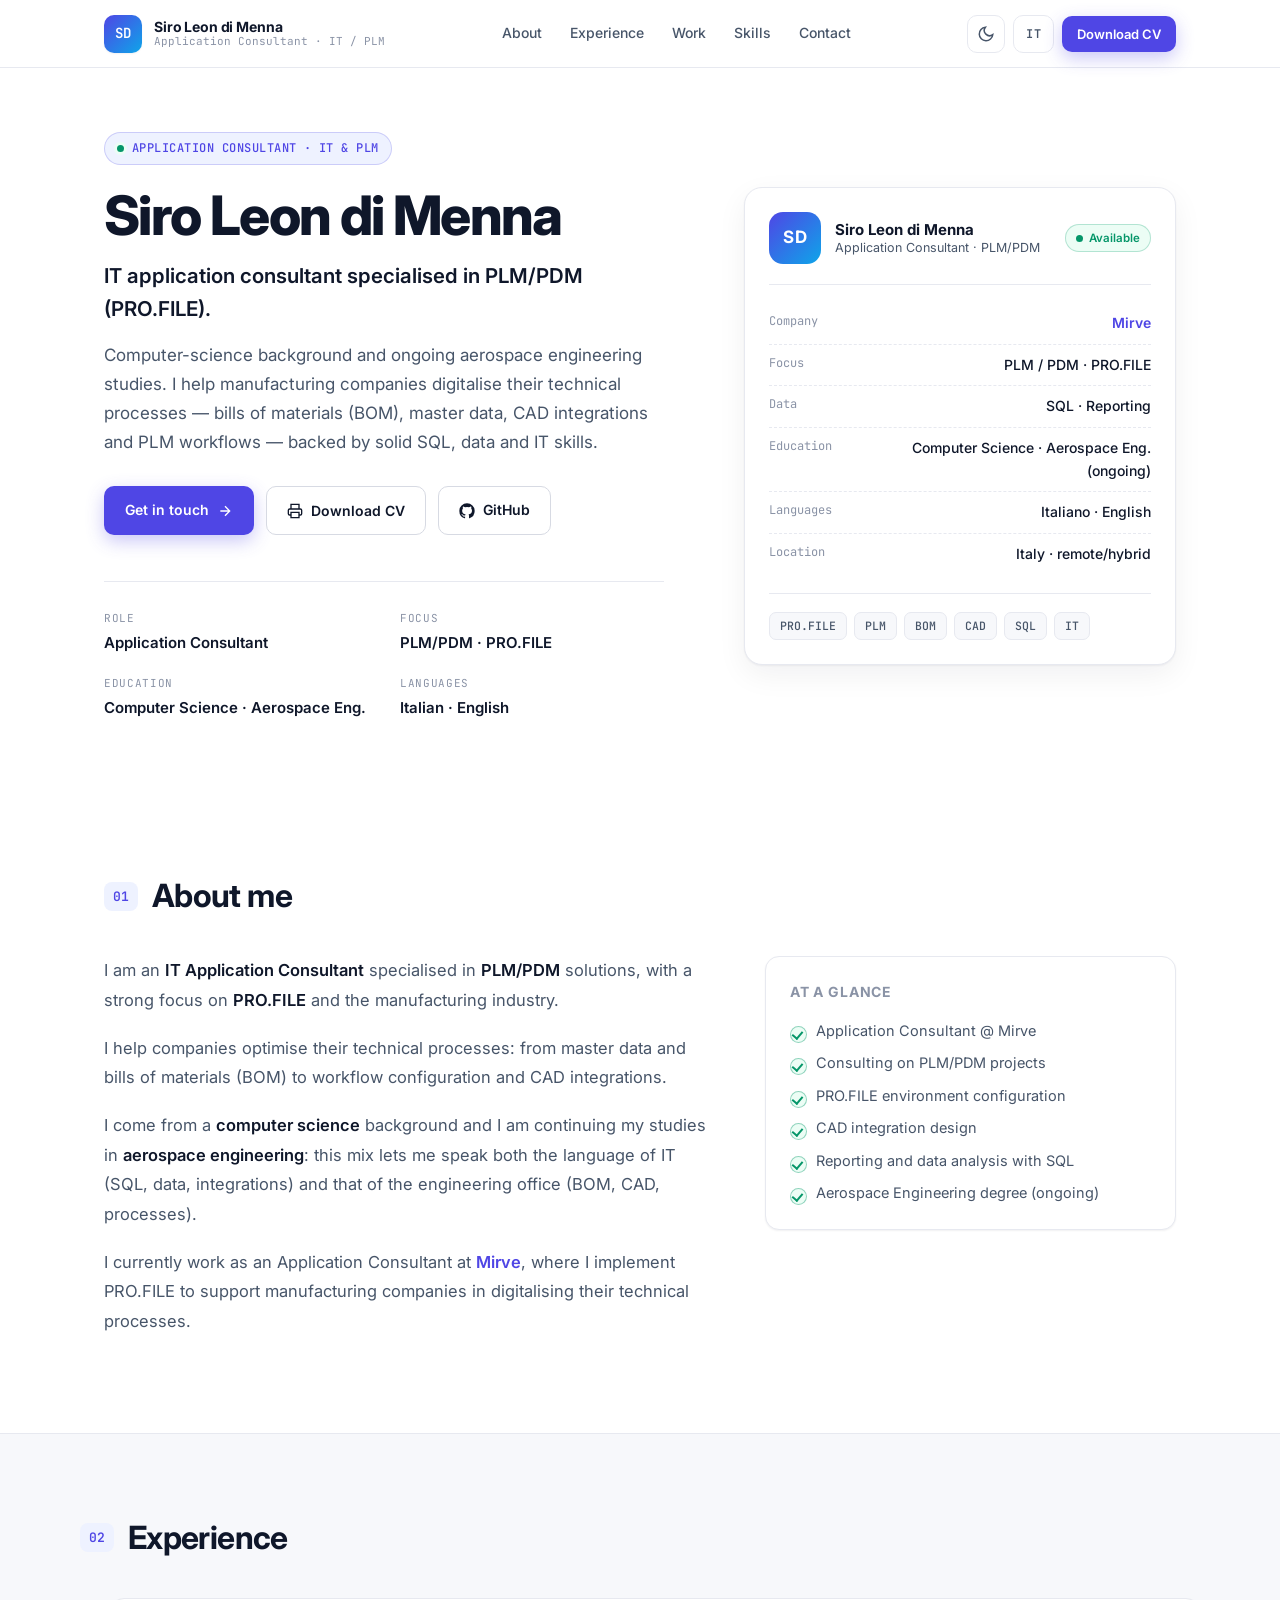
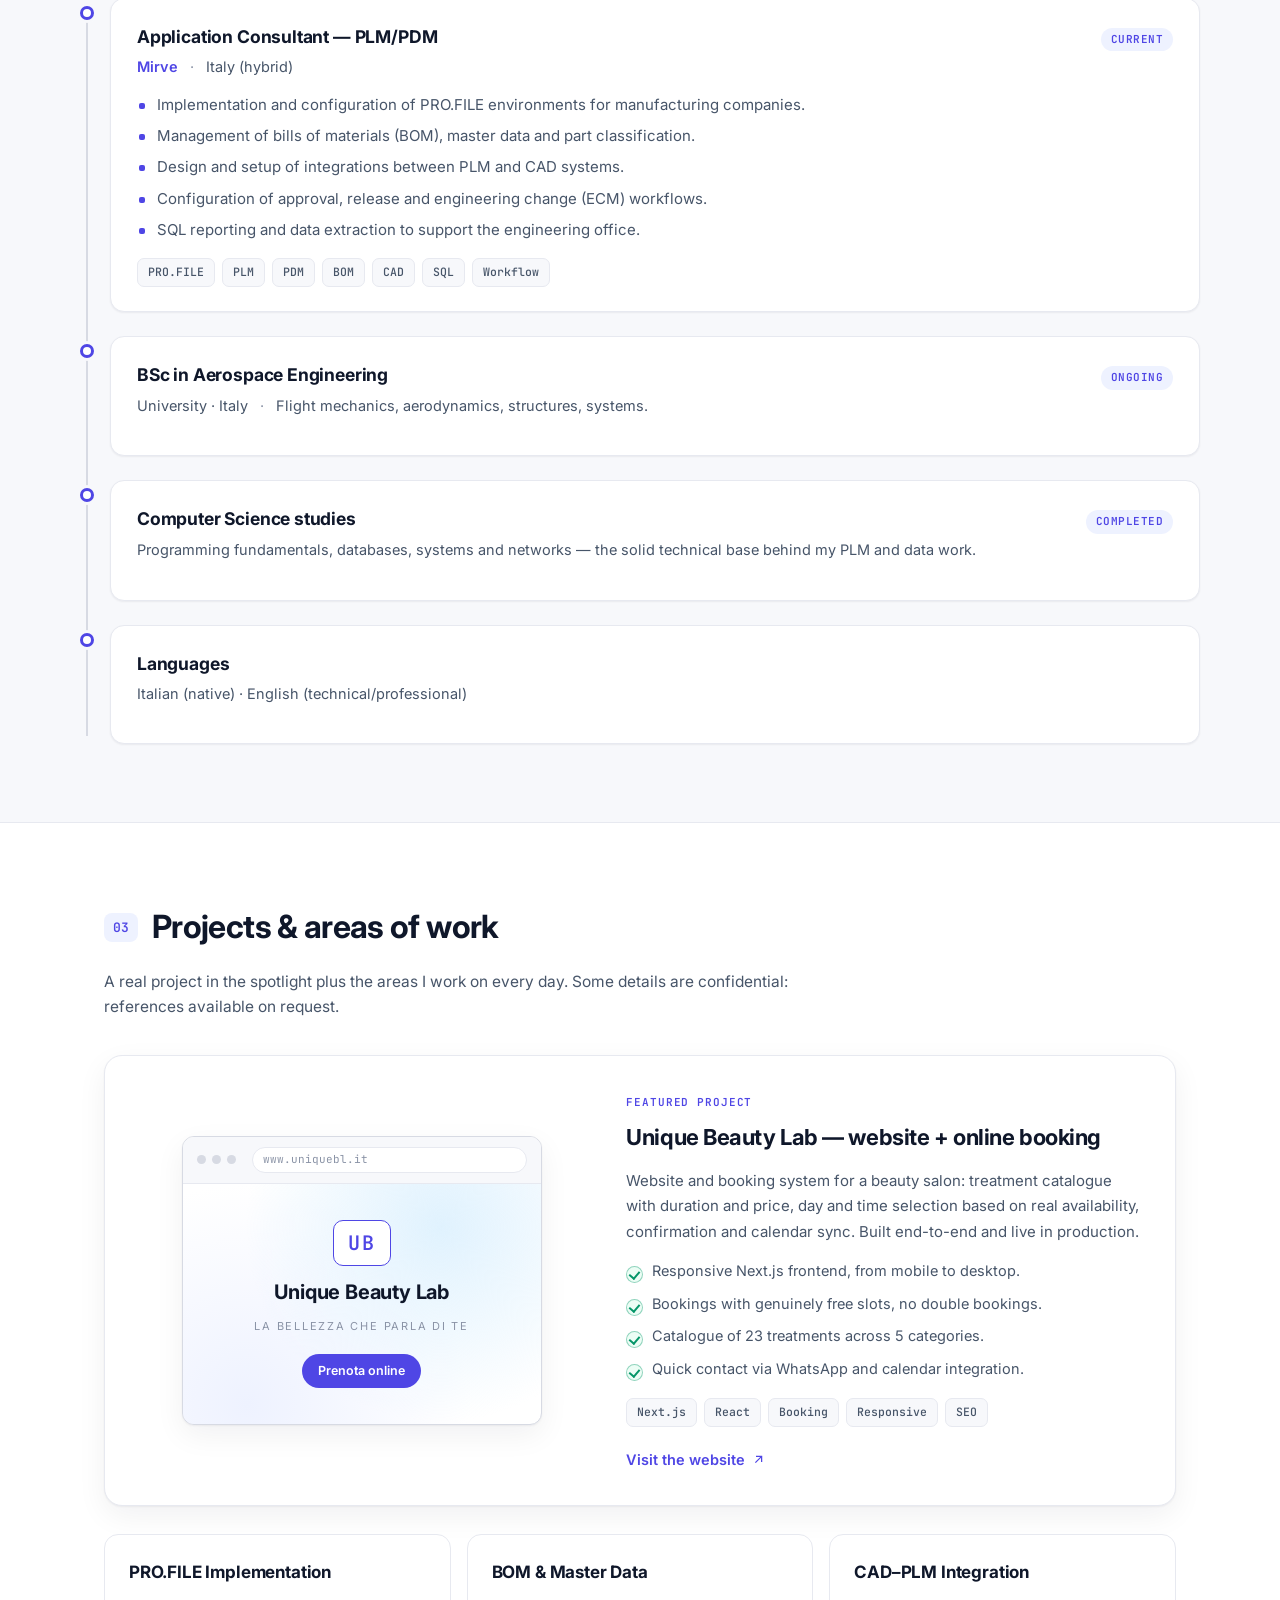
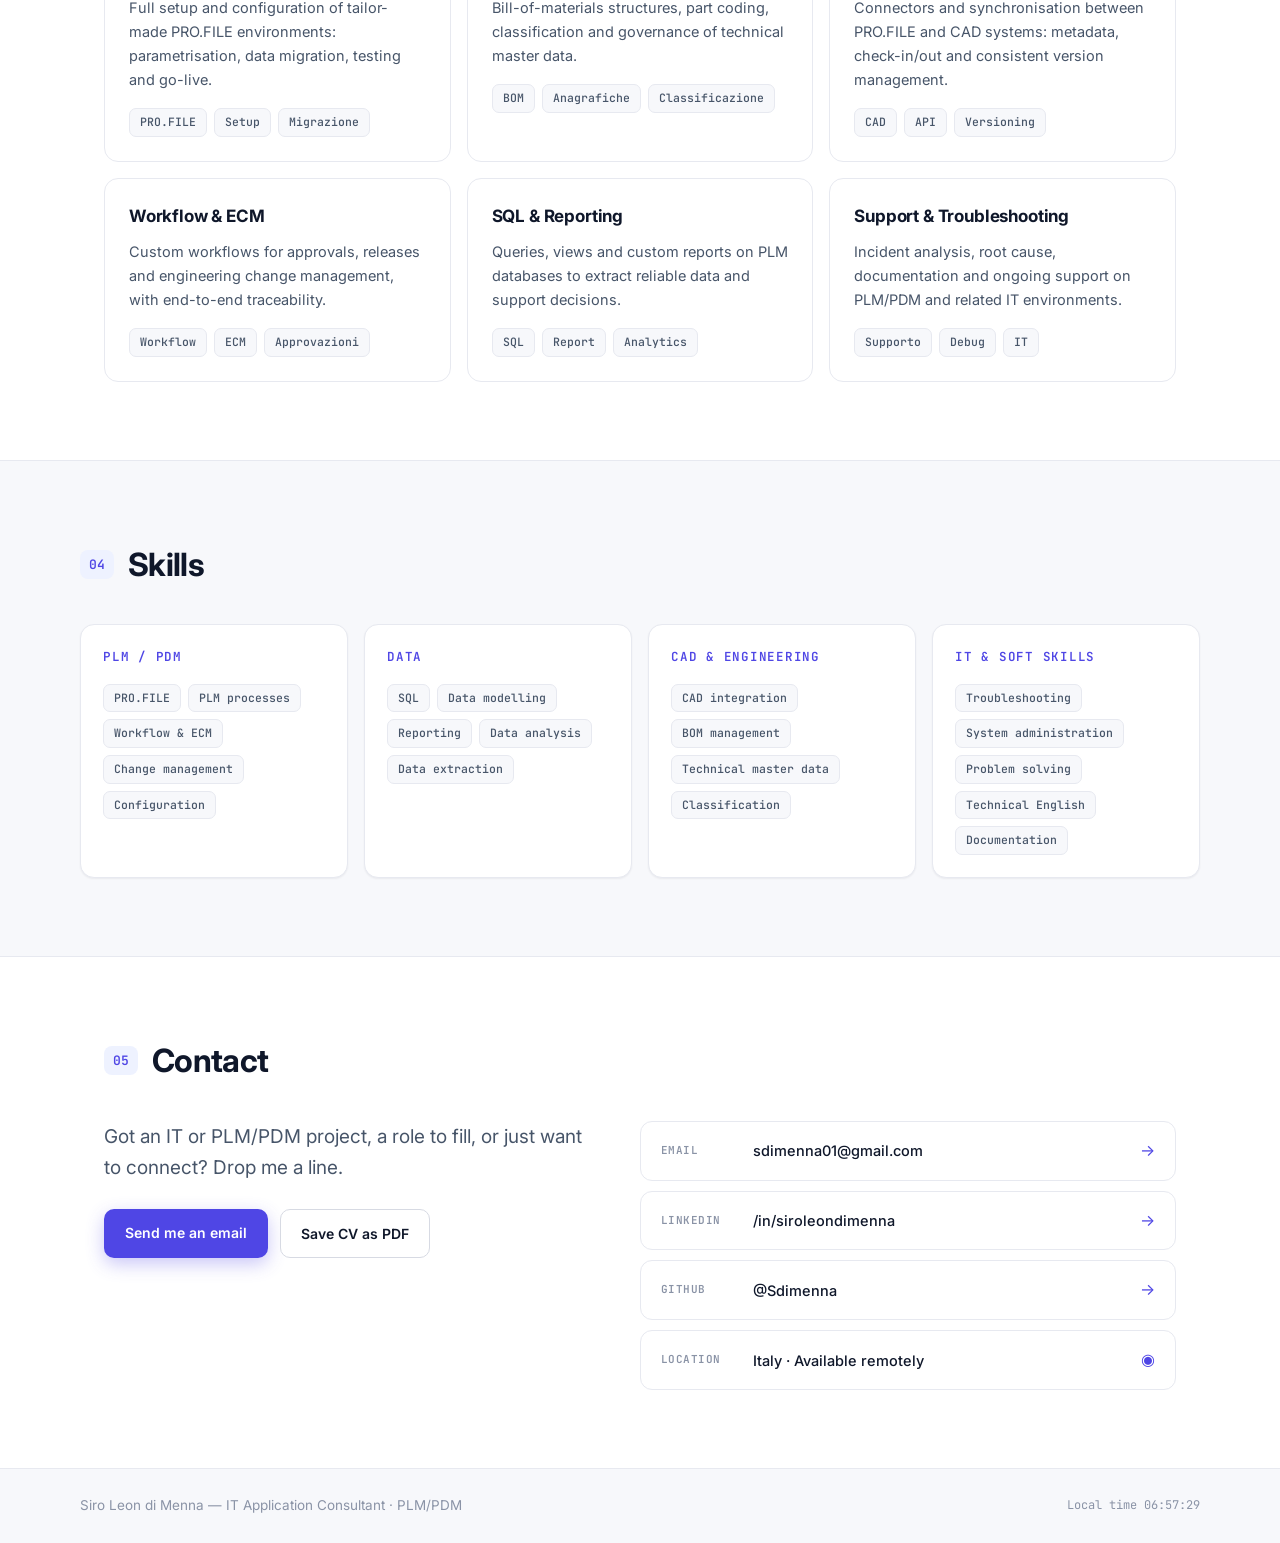
==== commit 599a859c: "Redesign v4: stile professionale light/dark, posizionamento IT, rimossi boot/typewriter/konami, READ" ====
--- a/index.html
+++ b/index.html
@@ -1,22 +1,36 @@
 <!DOCTYPE html>
-<html lang="it">
+<html lang="it" data-theme="light">
 <head>
   <meta charset="UTF-8" />
   <meta name="viewport" content="width=device-width, initial-scale=1.0" />
 
-  <title>Siro Leon di Menna — Application Consultant PLM/PDM · PRO.FILE</title>
-  <meta name="description" content="Application Consultant PLM/PDM specializzato in PRO.FILE. Background in informatica e studi in ingegneria aerospaziale. BOM, anagrafiche tecniche, integrazioni CAD, workflow e SQL per il manifatturiero." />
+  <title>Siro Leon di Menna — Application Consultant IT · PLM/PDM</title>
+  <meta name="description" content="Application Consultant IT specializzato in PLM/PDM e PRO.FILE. Background in informatica, studi in ingegneria aerospaziale. BOM, anagrafiche tecniche, integrazioni CAD, workflow e SQL per il manifatturiero." />
   <meta name="author" content="Siro Leon di Menna" />
-  <meta name="keywords" content="PLM, PDM, PRO.FILE, Application Consultant, consulente applicativo, BOM, distinta base, integrazione CAD, SQL, workflow, ECM, manifatturiero, ingegneria aerospaziale, informatica" />
-  <meta name="theme-color" content="#0a0a0f" />
+  <meta name="keywords" content="Application Consultant, IT, PLM, PDM, PRO.FILE, BOM, distinta base, integrazione CAD, SQL, workflow, ECM, manifatturiero, ingegneria aerospaziale, informatica" />
   <meta name="robots" content="index, follow" />
   <link rel="canonical" href="https://sdimenna.github.io/siro-portfolio/" />
   <link rel="icon" href="favicon.svg" type="image/svg+xml" />
 
+  <!-- Set theme before paint to avoid flash -->
+  <script>
+    (function () {
+      try {
+        var t = localStorage.getItem('siro-theme');
+        if (t !== 'light' && t !== 'dark') {
+          t = window.matchMedia('(prefers-color-scheme: dark)').matches ? 'dark' : 'light';
+        }
+        document.documentElement.setAttribute('data-theme', t);
+      } catch (e) {
+        document.documentElement.setAttribute('data-theme', 'light');
+      }
+    })();
+  </script>
+
   <!-- Open Graph -->
   <meta property="og:type" content="profile" />
-  <meta property="og:title" content="Siro Leon di Menna — Application Consultant PLM/PDM" />
-  <meta property="og:description" content="Consulente applicativo PLM/PDM (PRO.FILE) con background in informatica e studi in ingegneria aerospaziale. Digitalizzazione dei processi tecnici nel manifatturiero." />
+  <meta property="og:title" content="Siro Leon di Menna — Application Consultant IT · PLM/PDM" />
+  <meta property="og:description" content="Consulente applicativo IT con specializzazione PLM/PDM (PRO.FILE). Digitalizzazione dei processi tecnici nel manifatturiero." />
   <meta property="og:url" content="https://sdimenna.github.io/siro-portfolio/" />
   <meta property="og:site_name" content="Siro Leon di Menna" />
   <meta property="og:locale" content="it_IT" />
@@ -24,8 +38,8 @@
 
   <!-- Twitter -->
   <meta name="twitter:card" content="summary" />
-  <meta name="twitter:title" content="Siro Leon di Menna — Application Consultant PLM/PDM" />
-  <meta name="twitter:description" content="PLM/PDM · PRO.FILE · BOM · Integrazione CAD · SQL. Digitalizzazione dei processi tecnici nel manifatturiero." />
+  <meta name="twitter:title" content="Siro Leon di Menna — Application Consultant IT · PLM/PDM" />
+  <meta name="twitter:description" content="IT · PLM/PDM · PRO.FILE · BOM · Integrazione CAD · SQL." />
 
   <!-- Structured data -->
   <script type="application/ld+json">
@@ -33,7 +47,7 @@
     "@context": "https://schema.org",
     "@type": "Person",
     "name": "Siro Leon di Menna",
-    "jobTitle": "Application Consultant PLM/PDM",
+    "jobTitle": "Application Consultant IT — PLM/PDM",
     "email": "mailto:sdimenna01@gmail.com",
     "url": "https://sdimenna.github.io/siro-portfolio/",
     "worksFor": { "@type": "Organization", "name": "Mirve", "url": "https://www.mirve.it" },
@@ -41,457 +55,416 @@
       "https://www.linkedin.com/in/siroleondimenna",
       "https://github.com/Sdimenna"
     ],
-    "knowsAbout": ["PLM", "PDM", "PRO.FILE", "BOM", "CAD integration", "SQL", "Workflow", "Aerospace engineering"],
+    "knowsAbout": ["Information Technology", "PLM", "PDM", "PRO.FILE", "BOM", "CAD integration", "SQL", "Workflow", "Aerospace engineering"],
     "knowsLanguage": ["it", "en"]
   }
   </script>
 
   <link rel="preconnect" href="https://fonts.googleapis.com">
   <link rel="preconnect" href="https://fonts.gstatic.com" crossorigin>
-  <link href="https://fonts.googleapis.com/css2?family=JetBrains+Mono:wght@400;500;700&family=Space+Grotesk:wght@300;400;500;600;700&display=swap" rel="stylesheet">
+  <link href="https://fonts.googleapis.com/css2?family=Inter:wght@400;500;600;700;800&family=JetBrains+Mono:wght@400;500;600&display=swap" rel="stylesheet">
   <link rel="stylesheet" href="style.css" />
-  <noscript><style>#bootScreen{display:none !important}</style></noscript>
+  <noscript><style>.js-only{display:none !important}</style></noscript>
 </head>
 <body>
 
   <a class="skip-link" href="#top" data-i18n="a11y.skip">Vai al contenuto</a>
 
-  <!-- Boot screen -->
-  <div class="boot-screen" id="bootScreen" role="status" aria-label="Caricamento">
-    <pre class="boot-text" id="bootText"></pre>
-    <span class="boot-skip" id="bootSkip" data-i18n="boot.skip">[ premi per saltare ]</span>
-  </div>
-
-  <!-- Background -->
-  <div class="grid-bg" aria-hidden="true"></div>
-  <div class="gradient-orb orb-1" aria-hidden="true"></div>
-  <div class="gradient-orb orb-2" aria-hidden="true"></div>
-  <div class="gradient-orb orb-3" aria-hidden="true"></div>
-
-  <!-- Navigation -->
-  <nav class="navbar" id="navbar" aria-label="Principale">
-    <a class="nav-brand" href="#top" aria-label="Torna all'inizio">
-      <span class="prompt">$</span> <span class="brand-name">siro</span><span class="cursor-blink" aria-hidden="true">_</span>
-    </a>
-
-    <ul class="nav-links" id="navMenu">
-      <li><a href="#about" data-i18n="nav.about">chi sono</a></li>
-      <li><a href="#experience" data-i18n="nav.experience">esperienza</a></li>
-      <li><a href="#projects" data-i18n="nav.projects">progetti</a></li>
-      <li><a href="#skills" data-i18n="nav.skills">competenze</a></li>
-      <li><a href="#contact" data-i18n="nav.contact">contatti</a></li>
-    </ul>
-
-    <div class="nav-actions">
-      <button class="lang-toggle" id="langToggle" type="button" aria-label="Switch language">EN</button>
-      <div class="nav-status">
-        <span class="status-dot" aria-hidden="true"></span>
-        <span data-i18n="nav.status">aperto a opportunità</span>
-      </div>
-      <button class="nav-toggle" id="navToggle" type="button" aria-expanded="false" aria-controls="navMenu" aria-label="Apri menu">
-        <span></span><span></span><span></span>
-      </button>
-    </div>
-  </nav>
-
-  <!-- Hero -->
-  <header class="hero" id="top">
-    <div class="hero-content">
-      <div class="hero-badge">
-        <span class="badge-dot" aria-hidden="true"></span>
-        <span data-i18n="hero.badge">APPLICATION CONSULTANT · PLM/PDM · @ MIRVE</span>
-      </div>
-      <h1 class="hero-title">
-        <span class="hero-name">Siro Leon di Menna</span>
-      </h1>
-      <div class="hero-role">
-        <span class="role-prefix" aria-hidden="true">&gt;</span>
-        <span class="role-text" id="roleText"></span><span class="cursor-blink" aria-hidden="true">|</span>
-      </div>
-      <p class="hero-desc" data-i18n-html="hero.desc">
-        Consulente applicativo <span class="hl">PLM/PDM</span> con background in
-        <span class="hl-2">informatica</span> e studi in <span class="hl-2">ingegneria aerospaziale</span>.
-        Aiuto le aziende manifatturiere a digitalizzare i processi tecnici — distinte base (BOM),
-        anagrafiche, integrazioni CAD e workflow PLM — con solide basi di SQL e IT.
-      </p>
-      <div class="hero-cta">
-        <a href="#contact" class="btn btn-primary">
-          <span data-i18n="hero.cta1">Parliamone</span>
-          <svg width="16" height="16" viewBox="0 0 24 24" fill="none" stroke="currentColor" stroke-width="2" aria-hidden="true"><path d="M5 12h14M12 5l7 7-7 7"/></svg>
-        </a>
-        <a href="#experience" class="btn btn-ghost">
-          <span data-i18n="hero.cta2">Vedi esperienza</span>
-        </a>
-        <button type="button" class="btn btn-ghost js-print-cv">
-          <svg width="16" height="16" viewBox="0 0 24 24" fill="none" stroke="currentColor" stroke-width="2" aria-hidden="true"><path d="M6 9V2h12v7M6 18H4a2 2 0 0 1-2-2v-5a2 2 0 0 1 2-2h16a2 2 0 0 1 2 2v5a2 2 0 0 1-2 2h-2M6 14h12v8H6z"/></svg>
-          <span data-i18n="hero.cta3">CV in PDF</span>
+  <!-- Header -->
+  <header class="site-header" id="navbar">
+    <div class="header-inner">
+      <a class="brand" href="#top" aria-label="Siro Leon di Menna">
+        <span class="brand-mark">SD</span>
+        <span class="brand-text">
+          <strong>Siro Leon di Menna</strong>
+          <small data-i18n="brand.role">Application Consultant · IT / PLM</small>
+        </span>
+      </a>
+
+      <nav aria-label="Principale">
+        <ul class="nav" id="navMenu">
+          <li><a href="#about" data-i18n="nav.about">Chi sono</a></li>
+          <li><a href="#experience" data-i18n="nav.experience">Percorso</a></li>
+          <li><a href="#projects" data-i18n="nav.projects">Progetti</a></li>
+          <li><a href="#skills" data-i18n="nav.skills">Competenze</a></li>
+          <li><a href="#contact" data-i18n="nav.contact">Contatti</a></li>
+        </ul>
+      </nav>
+
+      <div class="header-actions">
+        <button class="icon-btn js-theme" id="themeToggle" type="button" aria-label="Attiva tema scuro">
+          <svg class="icon-sun" width="18" height="18" viewBox="0 0 24 24" fill="none" stroke="currentColor" stroke-width="2" aria-hidden="true"><circle cx="12" cy="12" r="4"/><path d="M12 2v2M12 20v2M4.9 4.9l1.4 1.4M17.7 17.7l1.4 1.4M2 12h2M20 12h2M4.9 19.1l1.4-1.4M17.7 6.3l1.4-1.4"/></svg>
+          <svg class="icon-moon" width="18" height="18" viewBox="0 0 24 24" fill="none" stroke="currentColor" stroke-width="2" aria-hidden="true"><path d="M21 12.8A9 9 0 1 1 11.2 3a7 7 0 0 0 9.8 9.8z"/></svg>
         </button>
-      </div>
-
-      <div class="hero-facts">
-        <div class="fact">
-          <div class="fact-label" data-i18n="fact.formation.label">Formazione</div>
-          <div class="fact-value" data-i18n="fact.formation.value">Informatica · Ing. Aerospaziale</div>
-        </div>
-        <div class="fact">
-          <div class="fact-label" data-i18n="fact.focus.label">Focus</div>
-          <div class="fact-value" data-i18n="fact.focus.value">PLM/PDM · PRO.FILE</div>
-        </div>
-        <div class="fact">
-          <div class="fact-label" data-i18n="fact.data.label">Dati</div>
-          <div class="fact-value" data-i18n="fact.data.value">SQL · Reporting</div>
-        </div>
-        <div class="fact">
-          <div class="fact-label" data-i18n="fact.lang.label">Lingue</div>
-          <div class="fact-value" data-i18n="fact.lang.value">Italiano · English</div>
-        </div>
-      </div>
-    </div>
-
-    <div class="hero-terminal">
-      <div class="term-header">
-        <span class="term-dot red" aria-hidden="true"></span>
-        <span class="term-dot yellow" aria-hidden="true"></span>
-        <span class="term-dot green" aria-hidden="true"></span>
-        <span class="term-title">~/siro.profilo</span>
-      </div>
-      <div class="term-body">
-        <div class="term-line"><span class="prompt">$</span> <span class="cmd">cat profilo.json</span></div>
-        <div class="term-output">{</div>
-        <div class="term-output">  <span class="key">"nome"</span>: <span class="str">"Siro Leon di Menna"</span>,</div>
-        <div class="term-output">  <span class="key">"ruolo"</span>: <span class="str">"Application Consultant"</span>,</div>
-        <div class="term-output">  <span class="key">"ambito"</span>: <span class="str">"PLM / PDM"</span>,</div>
-        <div class="term-output">  <span class="key">"focus"</span>: <span class="str">"PRO.FILE"</span>,</div>
-        <div class="term-output">  <span class="key">"formazione"</span>: [<span class="str">"Informatica"</span>, <span class="str">"Ing. Aerospaziale (in corso)"</span>],</div>
-        <div class="term-output">  <span class="key">"lingue"</span>: [<span class="str">"IT"</span>, <span class="str">"EN"</span>],</div>
-        <div class="term-output">  <span class="key">"disponibile"</span>: <span class="bool">true</span></div>
-        <div class="term-output">}</div>
-        <div class="term-line"><span class="prompt">$</span> <span class="cmd">./contattami.sh</span> <span class="cursor-blink" aria-hidden="true">▮</span></div>
+        <button class="icon-btn lang" id="langToggle" type="button" aria-label="Switch language">EN</button>
+        <button class="btn btn-primary btn-sm js-print-cv js-only" type="button">
+          <span data-i18n="nav.cv">Scarica CV</span>
+        </button>
+        <button class="nav-toggle" id="navToggle" type="button" aria-expanded="false" aria-controls="navMenu" aria-label="Apri menu">
+          <span></span><span></span><span></span>
+        </button>
       </div>
     </div>
   </header>
 
-  <!-- Marquee -->
-  <div class="marquee" aria-hidden="true">
-    <div class="marquee-track">
-      <span>● PRO.FILE</span><span>● PLM / PDM</span><span>● GESTIONE BOM</span><span>● INTEGRAZIONE CAD</span><span>● SQL</span><span>● WORKFLOW & ECM</span><span>● ANAGRAFICHE TECNICHE</span><span>● MANIFATTURIERO</span><span>● ING. AEROSPAZIALE</span><span>● IT / EN</span>
-      <span>● PRO.FILE</span><span>● PLM / PDM</span><span>● GESTIONE BOM</span><span>● INTEGRAZIONE CAD</span><span>● SQL</span><span>● WORKFLOW & ECM</span><span>● ANAGRAFICHE TECNICHE</span><span>● MANIFATTURIERO</span><span>● ING. AEROSPAZIALE</span><span>● IT / EN</span>
-    </div>
-  </div>
-
-  <!-- About -->
-  <section class="section" id="about">
-    <div class="section-header">
-      <span class="section-num">01</span>
-      <h2 class="section-title" data-i18n-html="about.title"><span class="keyword">class</span> <span class="class-name">ChiSono</span> {</h2>
-    </div>
-    <div class="about-grid">
-      <div class="about-text">
-        <p data-i18n-html="about.p1">
-          Sono un <span class="hl">Application Consultant</span> specializzato in soluzioni
-          <span class="hl">PLM/PDM</span>, con un focus deciso su <span class="hl-2">PRO.FILE</span>
-          e il settore manifatturiero.
+  <main id="top">
+
+    <!-- Hero -->
+    <section class="hero">
+      <div class="hero-content">
+        <p class="eyebrow"><span class="dot" aria-hidden="true"></span> <span data-i18n="hero.eyebrow">Application Consultant · IT &amp; PLM</span></p>
+        <h1 class="hero-title">Siro Leon di Menna</h1>
+        <p class="hero-role" data-i18n="hero.role">Consulente applicativo IT specializzato in PLM/PDM (PRO.FILE).</p>
+        <p class="hero-desc" data-i18n="hero.desc">
+          Background in informatica e studi in ingegneria aerospaziale. Aiuto le aziende manifatturiere
+          a digitalizzare i processi tecnici — distinte base (BOM), anagrafiche, integrazioni CAD e
+          workflow PLM — con solide basi di SQL, dati e IT.
         </p>
-        <p data-i18n-html="about.p2">
-          Supporto le aziende nell'ottimizzazione dei processi tecnici: dalla
-          <span class="keyword">gestione delle anagrafiche</span> e delle
-          <span class="keyword">distinte base (BOM)</span> alla
-          <span class="keyword">configurazione di workflow</span> e alle
-          <span class="keyword">integrazioni CAD</span>.
-        </p>
-        <p data-i18n-html="about.p3">
-          Vengo da un percorso in <span class="hl-2">informatica</span> e sto proseguendo gli studi in
-          <span class="hl-2">ingegneria aerospaziale</span>: questo mix mi permette di parlare sia la
-          lingua dell'IT (SQL, dati, integrazioni) sia quella dell'ufficio tecnico (BOM, CAD, processi).
-        </p>
-        <p data-i18n-html="about.p4">
-          Attualmente opero come <span class="hl">Application Consultant</span> presso
-          <a href="https://www.mirve.it" target="_blank" rel="noopener" class="external-link">Mirve</a>,
-          dove mi occupo dell'implementazione di PRO.FILE per supportare le aziende manifatturiere
-          nella digitalizzazione dei processi tecnici.
-        </p>
-      </div>
-      <aside class="about-card">
-        <div class="card-header">
-          <span class="card-icon" aria-hidden="true">◈</span>
-          <span data-i18n="about.cardTitle">Attualmente</span>
-        </div>
-        <ul class="card-list">
-          <li><span class="arrow" aria-hidden="true">→</span> <span data-i18n="about.li1">Application Consultant @ Mirve</span></li>
-          <li><span class="arrow" aria-hidden="true">→</span> <span data-i18n="about.li2">Consulenza su progetti PLM/PDM</span></li>
-          <li><span class="arrow" aria-hidden="true">→</span> <span data-i18n="about.li3">Configurazione ambienti PRO.FILE</span></li>
-          <li><span class="arrow" aria-hidden="true">→</span> <span data-i18n="about.li4">Progettazione integrazioni CAD</span></li>
-          <li><span class="arrow" aria-hidden="true">→</span> <span data-i18n="about.li5">Report e analisi dati con SQL</span></li>
-          <li><span class="arrow" aria-hidden="true">→</span> <span data-i18n="about.li6">Laurea in Ing. Aerospaziale (in corso)</span></li>
-        </ul>
+        <div class="hero-cta">
+          <a href="#contact" class="btn btn-primary">
+            <span data-i18n="hero.cta1">Contattami</span>
+            <svg width="16" height="16" viewBox="0 0 24 24" fill="none" stroke="currentColor" stroke-width="2" aria-hidden="true"><path d="M5 12h14M12 5l7 7-7 7"/></svg>
+          </a>
+          <button class="btn btn-outline js-print-cv js-only" type="button">
+            <svg width="16" height="16" viewBox="0 0 24 24" fill="none" stroke="currentColor" stroke-width="2" aria-hidden="true"><path d="M6 9V2h12v7M6 18H4a2 2 0 0 1-2-2v-5a2 2 0 0 1 2-2h16a2 2 0 0 1 2 2v5a2 2 0 0 1-2 2h-2M6 14h12v8H6z"/></svg>
+            <span data-i18n="hero.cta2">Scarica CV</span>
+          </button>
+          <a href="https://github.com/Sdimenna" target="_blank" rel="noopener" class="btn btn-outline">
+            <svg width="16" height="16" viewBox="0 0 24 24" fill="currentColor" aria-hidden="true"><path d="M12 .5A11.5 11.5 0 0 0 .5 12a11.5 11.5 0 0 0 7.86 10.92c.58.1.79-.25.79-.56v-2c-3.2.7-3.88-1.54-3.88-1.54-.53-1.34-1.3-1.7-1.3-1.7-1.06-.72.08-.71.08-.71 1.17.08 1.78 1.2 1.78 1.2 1.04 1.79 2.74 1.27 3.4.97.11-.76.41-1.27.74-1.56-2.55-.29-5.24-1.28-5.24-5.7 0-1.26.45-2.29 1.19-3.1-.12-.29-.52-1.46.11-3.05 0 0 .97-.31 3.18 1.18a11 11 0 0 1 5.8 0c2.2-1.49 3.17-1.18 3.17-1.18.63 1.59.23 2.76.12 3.05.74.81 1.18 1.84 1.18 3.1 0 4.43-2.69 5.4-5.25 5.69.42.36.79 1.07.79 2.16v3.2c0 .31.21.67.8.56A11.5 11.5 0 0 0 23.5 12 11.5 11.5 0 0 0 12 .5z"/></svg>
+            GitHub
+          </a>
+        </div>
+
+        <dl class="facts">
+          <div class="fact">
+            <dt data-i18n="fact.role.label">Ruolo</dt>
+            <dd data-i18n="fact.role.value">Application Consultant</dd>
+          </div>
+          <div class="fact">
+            <dt data-i18n="fact.focus.label">Focus</dt>
+            <dd data-i18n="fact.focus.value">PLM/PDM · PRO.FILE</dd>
+          </div>
+          <div class="fact">
+            <dt data-i18n="fact.edu.label">Formazione</dt>
+            <dd data-i18n="fact.edu.value">Informatica · Ing. Aerospaziale</dd>
+          </div>
+          <div class="fact">
+            <dt data-i18n="fact.lang.label">Lingue</dt>
+            <dd data-i18n="fact.lang.value">Italiano · English</dd>
+          </div>
+        </dl>
+      </div>
+
+      <aside class="profile-card" aria-label="Profilo">
+        <div class="profile-top">
+          <span class="avatar" aria-hidden="true">SD</span>
+          <div class="profile-id">
+            <strong>Siro Leon di Menna</strong>
+            <span data-i18n="profile.role">Application Consultant · PLM/PDM</span>
+          </div>
+          <span class="badge-available"><i aria-hidden="true"></i> <span data-i18n="profile.available">Disponibile</span></span>
+        </div>
+
+        <dl class="profile-rows">
+          <div><dt data-i18n="profile.company">Azienda</dt><dd><a href="https://www.mirve.it" target="_blank" rel="noopener" class="link">Mirve</a></dd></div>
+          <div><dt data-i18n="profile.focus">Focus</dt><dd>PLM / PDM · PRO.FILE</dd></div>
+          <div><dt data-i18n="profile.data">Dati</dt><dd>SQL · Reporting</dd></div>
+          <div><dt data-i18n="profile.edu">Formazione</dt><dd data-i18n="profile.eduValue">Informatica · Ing. Aerospaziale (in corso)</dd></div>
+          <div><dt data-i18n="profile.langs">Lingue</dt><dd>Italiano · English</dd></div>
+          <div><dt data-i18n="profile.zone">Zona</dt><dd data-i18n="profile.zoneValue">Italia · remoto/ibrido</dd></div>
+        </dl>
+
+        <div class="tags">
+          <span>PRO.FILE</span><span>PLM</span><span>BOM</span><span>CAD</span><span>SQL</span><span>IT</span>
+        </div>
       </aside>
-    </div>
-    <div class="section-end" aria-hidden="true">}</div>
-  </section>
-
-  <!-- Experience & Education -->
-  <section class="section" id="experience">
-    <div class="section-header">
-      <span class="section-num">02</span>
-      <h2 class="section-title" data-i18n-html="exp.title"><span class="keyword">class</span> <span class="class-name">Percorso</span> {</h2>
-    </div>
-
-    <div class="timeline">
-      <!-- Work -->
-      <article class="timeline-item">
-        <span class="timeline-dot" aria-hidden="true"></span>
-        <div class="timeline-content">
-          <div class="timeline-head">
-            <h3 data-i18n="exp.role1.title">Application Consultant — PLM/PDM</h3>
-            <span class="timeline-period" data-i18n="exp.role1.period">in corso</span>
-          </div>
-          <p class="timeline-org">
-            <a href="https://www.mirve.it" target="_blank" rel="noopener" class="external-link">Mirve</a>
-            <span class="dot-sep" aria-hidden="true">·</span>
-            <span data-i18n="exp.role1.place">Italia (ibrido)</span>
+    </section>
+
+    <!-- About -->
+    <section class="section" id="about">
+      <div class="section-head">
+        <span class="section-num">01</span>
+        <h2 data-i18n="about.title">Chi sono</h2>
+      </div>
+      <div class="about-grid">
+        <div class="prose">
+          <p data-i18n-html="about.p1">
+            Sono un <strong>Application Consultant IT</strong> specializzato in soluzioni
+            <strong>PLM/PDM</strong>, con un focus deciso su <strong>PRO.FILE</strong> e il settore
+            manifatturiero.
           </p>
-          <ul class="timeline-list">
-            <li data-i18n="exp.role1.b1">Implementazione e configurazione di ambienti PRO.FILE per aziende manifatturiere.</li>
-            <li data-i18n="exp.role1.b2">Gestione di distinte base (BOM), anagrafiche e classificazione articoli.</li>
-            <li data-i18n="exp.role1.b3">Progettazione e setup di integrazioni tra PLM e sistemi CAD.</li>
-            <li data-i18n="exp.role1.b4">Configurazione di workflow di approvazione, rilascio e gestione modifiche (ECM).</li>
-            <li data-i18n="exp.role1.b5">Report ed estrazioni dati su SQL a supporto dell'ufficio tecnico.</li>
+          <p data-i18n-html="about.p2">
+            Supporto le aziende nell'ottimizzazione dei processi tecnici: dalla gestione delle
+            anagrafiche e delle distinte base (BOM) alla configurazione di workflow e alle
+            integrazioni CAD.
+          </p>
+          <p data-i18n-html="about.p3">
+            Vengo da un percorso in <strong>informatica</strong> e sto proseguendo gli studi in
+            <strong>ingegneria aerospaziale</strong>: questo mix mi permette di parlare sia la lingua
+            dell'IT (SQL, dati, integrazioni) sia quella dell'ufficio tecnico (BOM, CAD, processi).
+          </p>
+          <p data-i18n-html="about.p4">
+            Attualmente opero come Application Consultant presso
+            <a href="https://www.mirve.it" target="_blank" rel="noopener" class="link">Mirve</a>,
+            dove mi occupo dell'implementazione di PRO.FILE per supportare le aziende manifatturiere
+            nella digitalizzazione dei processi tecnici.
+          </p>
+        </div>
+        <aside class="mini-card">
+          <h3 data-i18n="about.cardTitle">In sintesi</h3>
+          <ul class="check-list">
+            <li data-i18n="about.li1">Application Consultant @ Mirve</li>
+            <li data-i18n="about.li2">Consulenza su progetti PLM/PDM</li>
+            <li data-i18n="about.li3">Configurazione ambienti PRO.FILE</li>
+            <li data-i18n="about.li4">Progettazione integrazioni CAD</li>
+            <li data-i18n="about.li5">Report e analisi dati con SQL</li>
+            <li data-i18n="about.li6">Laurea in Ing. Aerospaziale (in corso)</li>
           </ul>
-          <div class="service-tags">
-            <span>PRO.FILE</span><span>PLM</span><span>PDM</span><span>BOM</span><span>CAD</span><span>SQL</span><span>Workflow</span>
-          </div>
+        </aside>
+      </div>
+    </section>
+
+    <!-- Experience & Education -->
+    <section class="section section-alt" id="experience">
+      <div class="section-head">
+        <span class="section-num">02</span>
+        <h2 data-i18n="exp.title">Percorso</h2>
+      </div>
+
+      <div class="timeline">
+        <article class="timeline-item">
+          <span class="timeline-dot" aria-hidden="true"></span>
+          <div class="timeline-content">
+            <div class="timeline-head">
+              <h3 data-i18n="exp.role1.title">Application Consultant — PLM/PDM</h3>
+              <span class="period" data-i18n="exp.role1.period">in corso</span>
+            </div>
+            <p class="timeline-org">
+              <a href="https://www.mirve.it" target="_blank" rel="noopener" class="link">Mirve</a>
+              <span aria-hidden="true">·</span>
+              <span data-i18n="exp.role1.place">Italia (ibrido)</span>
+            </p>
+            <ul class="bullet-list">
+              <li data-i18n="exp.role1.b1">Implementazione e configurazione di ambienti PRO.FILE per aziende manifatturiere.</li>
+              <li data-i18n="exp.role1.b2">Gestione di distinte base (BOM), anagrafiche e classificazione articoli.</li>
+              <li data-i18n="exp.role1.b3">Progettazione e setup di integrazioni tra PLM e sistemi CAD.</li>
+              <li data-i18n="exp.role1.b4">Configurazione di workflow di approvazione, rilascio e gestione modifiche (ECM).</li>
+              <li data-i18n="exp.role1.b5">Report ed estrazioni dati su SQL a supporto dell'ufficio tecnico.</li>
+            </ul>
+            <div class="tags">
+              <span>PRO.FILE</span><span>PLM</span><span>PDM</span><span>BOM</span><span>CAD</span><span>SQL</span><span>Workflow</span>
+            </div>
+          </div>
+        </article>
+
+        <article class="timeline-item">
+          <span class="timeline-dot" aria-hidden="true"></span>
+          <div class="timeline-content">
+            <div class="timeline-head">
+              <h3 data-i18n="exp.edu1.title">Laurea in Ingegneria Aerospaziale</h3>
+              <span class="period" data-i18n="exp.edu1.period">in corso</span>
+            </div>
+            <p class="timeline-org">
+              <span data-i18n="exp.edu1.org">Università · Italia</span>
+              <span aria-hidden="true">·</span>
+              <span data-i18n="exp.edu1.desc">Meccanica del volo, aerodinamica, strutture, sistemi.</span>
+            </p>
+          </div>
+        </article>
+
+        <article class="timeline-item">
+          <span class="timeline-dot" aria-hidden="true"></span>
+          <div class="timeline-content">
+            <div class="timeline-head">
+              <h3 data-i18n="exp.edu2.title">Percorso in Informatica</h3>
+              <span class="period" data-i18n="exp.edu2.period">completato</span>
+            </div>
+            <p class="timeline-org" data-i18n="exp.edu2.desc">
+              Basi di programmazione, database, sistemi e reti — la solida base tecnica dietro il lavoro su PLM e dati.
+            </p>
+          </div>
+        </article>
+
+        <article class="timeline-item">
+          <span class="timeline-dot" aria-hidden="true"></span>
+          <div class="timeline-content">
+            <div class="timeline-head">
+              <h3 data-i18n="exp.lang.title">Lingue</h3>
+            </div>
+            <p class="timeline-org" data-i18n="exp.lang.desc">
+              Italiano (madrelingua) · Inglese (tecnico/professionale)
+            </p>
+          </div>
+        </article>
+      </div>
+    </section>
+
+    <!-- Projects -->
+    <section class="section" id="projects">
+      <div class="section-head">
+        <span class="section-num">03</span>
+        <h2 data-i18n="proj.title">Progetti &amp; aree di intervento</h2>
+      </div>
+      <p class="section-sub" data-i18n="proj.note">
+        Un progetto reale in evidenza e le aree su cui lavoro ogni giorno. Alcuni dettagli sono
+        coperti da riservatezza: referenze disponibili su richiesta.
+      </p>
+
+      <!-- Featured real project -->
+      <article class="featured-project">
+        <div class="fp-visual" aria-hidden="true">
+          <div class="fp-browser">
+            <div class="fp-browser-bar">
+              <span class="fp-dot"></span><span class="fp-dot"></span><span class="fp-dot"></span>
+              <span class="fp-url">www.uniquebl.it</span>
+            </div>
+            <div class="fp-browser-body">
+              <span class="fp-logo">UB</span>
+              <span class="fp-tagline">Unique Beauty Lab</span>
+              <span class="fp-sub">La bellezza che parla di te</span>
+              <span class="fp-pill">Prenota online</span>
+            </div>
+          </div>
+        </div>
+        <div class="fp-body">
+          <span class="eyebrow-plain" data-i18n="proj.fp.eyebrow">Progetto in evidenza</span>
+          <h3 data-i18n="proj.fp.title">Unique Beauty Lab — sito + prenotazioni online</h3>
+          <p data-i18n="proj.fp.desc">
+            Sito web e sistema di prenotazione per un centro estetico: catalogo trattamenti con durata
+            e prezzo, scelta di giorno e ora sulle disponibilità reali, conferma e aggiunta al
+            calendario. Sviluppato end-to-end e online in produzione.
+          </p>
+          <ul class="check-list">
+            <li data-i18n="proj.fp.b1">Frontend Next.js responsive, da mobile a desktop.</li>
+            <li data-i18n="proj.fp.b2">Prenotazioni con slot realmente liberi, senza doppie prenotazioni.</li>
+            <li data-i18n="proj.fp.b3">Catalogo di 23 trattamenti divisi in 5 categorie.</li>
+            <li data-i18n="proj.fp.b4">Contatto rapido via WhatsApp e integrazione con il calendario.</li>
+          </ul>
+          <div class="tags">
+            <span>Next.js</span><span>React</span><span>Booking</span><span>Responsive</span><span>SEO</span>
+          </div>
+          <a class="link-arrow" href="https://www.uniquebl.it" target="_blank" rel="noopener">
+            <span data-i18n="proj.fp.cta">Visita il sito</span>
+            <svg width="15" height="15" viewBox="0 0 24 24" fill="none" stroke="currentColor" stroke-width="2" aria-hidden="true"><path d="M7 17 17 7M8 7h9v9"/></svg>
+          </a>
         </div>
       </article>
 
-      <!-- Education aerospace -->
-      <article class="timeline-item">
-        <span class="timeline-dot" aria-hidden="true"></span>
-        <div class="timeline-content">
-          <div class="timeline-head">
-            <h3 data-i18n="exp.edu1.title">Laurea in Ingegneria Aerospaziale</h3>
-            <span class="timeline-period" data-i18n="exp.edu1.period">in corso</span>
-          </div>
-          <p class="timeline-org">
-            <span data-i18n="exp.edu1.org">Università · Italia</span>
-            <span class="dot-sep" aria-hidden="true">·</span>
-            <span data-i18n="exp.edu1.desc">Meccanica del volo, aerodinamica, strutture, sistemi.</span>
-          </p>
-        </div>
-      </article>
-
-      <!-- Education computer science -->
-      <article class="timeline-item">
-        <span class="timeline-dot" aria-hidden="true"></span>
-        <div class="timeline-content">
-          <div class="timeline-head">
-            <h3 data-i18n="exp.edu2.title">Percorso in Informatica</h3>
-            <span class="timeline-period" data-i18n="exp.edu2.period">completato</span>
-          </div>
-          <p class="timeline-org" data-i18n="exp.edu2.desc">
-            Basi di programmazione, database, sistemi e reti — la solida base tecnica dietro il lavoro su PLM e dati.
-          </p>
-        </div>
-      </article>
-
-      <!-- Languages -->
-      <article class="timeline-item">
-        <span class="timeline-dot" aria-hidden="true"></span>
-        <div class="timeline-content">
-          <div class="timeline-head">
-            <h3 data-i18n="exp.lang.title">Lingue</h3>
-          </div>
-          <p class="timeline-org" data-i18n="exp.lang.desc">
-            Italiano (madrelingua) · Inglese (tecnico/professionale)
-          </p>
-        </div>
-      </article>
-    </div>
-    <div class="section-end" aria-hidden="true">}</div>
-  </section>
-
-  <!-- Projects / Areas -->
-  <section class="section" id="projects">
-    <div class="section-header">
-      <span class="section-num">03</span>
-      <h2 class="section-title" data-i18n-html="proj.title"><span class="keyword">const</span> <span class="class-name">aree</span> = [</h2>
-    </div>
-
-    <p class="section-lead" data-i18n="proj.note">
-      Aree di intervento su cui lavoro ogni giorno. Alcuni dettagli sono coperti da riservatezza:
-      referenze e casi concreti disponibili su richiesta.
-    </p>
-
-    <!-- Featured real project -->
-    <article class="featured-project">
-      <div class="fp-visual" aria-hidden="true">
-        <div class="fp-browser">
-          <div class="fp-browser-bar">
-            <span class="term-dot red"></span><span class="term-dot yellow"></span><span class="term-dot green"></span>
-            <span class="fp-url">www.uniquebl.it</span>
-          </div>
-          <div class="fp-browser-body">
-            <span class="fp-logo">UB</span>
-            <span class="fp-tagline">Unique Beauty Lab</span>
-            <span class="fp-sub">La bellezza che parla di te</span>
-            <span class="fp-pill">prenota online</span>
-          </div>
-        </div>
-      </div>
-      <div class="fp-body">
-        <span class="fp-eyebrow" data-i18n="proj.fp.eyebrow">Progetto in evidenza</span>
-        <h3 data-i18n="proj.fp.title">Unique Beauty Lab — sito + prenotazioni online</h3>
-        <p data-i18n="proj.fp.desc">
-          Sito web e sistema di prenotazione per un centro estetico: catalogo trattamenti con durata e
-          prezzo, scelta di giorno e ora sulle disponibilità reali, conferma e aggiunta al calendario.
-          Sviluppato end-to-end e online in produzione.
-        </p>
-        <ul class="fp-list">
-          <li data-i18n="proj.fp.b1">Frontend Next.js responsive, da mobile a desktop.</li>
-          <li data-i18n="proj.fp.b2">Prenotazioni con slot realmente liberi, senza doppie prenotazioni.</li>
-          <li data-i18n="proj.fp.b3">Catalogo di 23 trattamenti divisi in 5 categorie.</li>
-          <li data-i18n="proj.fp.b4">Contatto rapido via WhatsApp e integrazione con il calendario.</li>
-        </ul>
-        <div class="service-tags">
-          <span>Next.js</span><span>React</span><span>Booking</span><span>Responsive</span><span>SEO</span>
-        </div>
-        <a class="fp-link" href="https://www.uniquebl.it" target="_blank" rel="noopener">
-          <span data-i18n="proj.fp.cta">Visita il sito</span>
-          <svg width="16" height="16" viewBox="0 0 24 24" fill="none" stroke="currentColor" stroke-width="2" aria-hidden="true"><path d="M7 17 17 7M8 7h9v9"/></svg>
-        </a>
-      </div>
-    </article>
-
-    <div class="services-grid">
-      <article class="service-card">
-        <div class="service-num">/01</div>
-        <h3 data-i18n="proj.c1.title">Implementazione PRO.FILE</h3>
-        <p data-i18n="proj.c1.desc">Setup e configurazione completa di ambienti PRO.FILE su misura: parametrizzazione, migrazione dati, test e go-live.</p>
-        <div class="service-tags"><span>PRO.FILE</span><span>Setup</span><span>Migrazione</span><span>Go-live</span></div>
-      </article>
-      <article class="service-card">
-        <div class="service-num">/02</div>
-        <h3 data-i18n="proj.c2.title">BOM & Anagrafiche</h3>
-        <p data-i18n="proj.c2.desc">Strutture distinte base, codifica articoli, classificazione e governance delle anagrafiche tecniche.</p>
-        <div class="service-tags"><span>BOM</span><span>Anagrafiche</span><span>Classificazione</span></div>
-      </article>
-      <article class="service-card">
-        <div class="service-num">/03</div>
-        <h3 data-i18n="proj.c3.title">Integrazione CAD–PLM</h3>
-        <p data-i18n="proj.c3.desc">Connettori e sincronizzazione tra PRO.FILE e sistemi CAD: metadati, check-in/out e gestione versioni sempre coerenti.</p>
-        <div class="service-tags"><span>CAD</span><span>API</span><span>Sync</span><span>Versioning</span></div>
-      </article>
-      <article class="service-card">
-        <div class="service-num">/04</div>
-        <h3 data-i18n="proj.c4.title">Workflow & ECM</h3>
-        <p data-i18n="proj.c4.desc">Workflow personalizzati per approvazioni, rilasci e gestione delle modifiche tecniche, con tracciabilità end-to-end.</p>
-        <div class="service-tags"><span>Workflow</span><span>ECM</span><span>Approvazioni</span></div>
-      </article>
-      <article class="service-card">
-        <div class="service-num">/05</div>
-        <h3 data-i18n="proj.c5.title">SQL & Reporting</h3>
-        <p data-i18n="proj.c5.desc">Query, viste e report personalizzati su database PLM per estrarre dati affidabili e supportare le decisioni.</p>
-        <div class="service-tags"><span>SQL</span><span>Report</span><span>Analytics</span></div>
-      </article>
-      <article class="service-card">
-        <div class="service-num">/06</div>
-        <h3 data-i18n="proj.c6.title">Supporto & Troubleshooting</h3>
-        <p data-i18n="proj.c6.desc">Analisi incidenti, root cause, documentazione e supporto continuativo su ambienti PLM/PDM e IT correlati.</p>
-        <div class="service-tags"><span>Supporto</span><span>Debug</span><span>IT</span></div>
-      </article>
-    </div>
-    <div class="section-end" aria-hidden="true">];</div>
-  </section>
-
-  <!-- Skills -->
-  <section class="section" id="skills">
-    <div class="section-header">
-      <span class="section-num">04</span>
-      <h2 class="section-title" data-i18n-html="skills.title"><span class="keyword">const</span> <span class="class-name">competenze</span> = {</h2>
-    </div>
-    <div class="stack-grid">
-      <div class="stack-category">
-        <div class="stack-cat-title">// PLM / PDM</div>
-        <div class="skill-tags">
-          <span>PRO.FILE</span><span data-i18n="skills.plm.1">Processi PLM</span><span data-i18n="skills.plm.2">Workflow & ECM</span><span data-i18n="skills.plm.3">Gestione modifiche</span><span data-i18n="skills.plm.4">Configurazione</span>
-        </div>
-      </div>
-      <div class="stack-category">
-        <div class="stack-cat-title">// DATI</div>
-        <div class="skill-tags">
-          <span>SQL</span><span data-i18n="skills.data.1">Modellazione dati</span><span data-i18n="skills.data.2">Reporting</span><span data-i18n="skills.data.3">Analisi dati</span><span data-i18n="skills.data.4">Estrazione dati</span>
-        </div>
-      </div>
-      <div class="stack-category">
-        <div class="stack-cat-title">// CAD & INGEGNERIA</div>
-        <div class="skill-tags">
-          <span data-i18n="skills.eng.1">Integrazione CAD</span><span data-i18n="skills.eng.2">Gestione BOM</span><span data-i18n="skills.eng.3">Anagrafiche tecniche</span><span data-i18n="skills.eng.4">Classificazione</span>
-        </div>
-      </div>
-      <div class="stack-category">
-        <div class="stack-cat-title">// IT & SOFT SKILLS</div>
-        <div class="skill-tags">
-          <span data-i18n="skills.it.1">Troubleshooting</span><span data-i18n="skills.it.2">System administration</span><span data-i18n="skills.it.3">Problem solving</span><span data-i18n="skills.it.4">Inglese tecnico</span><span data-i18n="skills.it.5">Documentazione</span>
-        </div>
-      </div>
-    </div>
-    <div class="section-end" aria-hidden="true">};</div>
-  </section>
-
-  <!-- Contact -->
-  <section class="section section-contact" id="contact">
-    <div class="section-header">
-      <span class="section-num">05</span>
-      <h2 class="section-title" data-i18n-html="contact.title"><span class="keyword">function</span> <span class="class-name">contattami</span>() {</h2>
-    </div>
-    <div class="contact-grid">
-      <div class="contact-text">
-        <p data-i18n="contact.text">Hai un progetto PLM/PDM, un ruolo da coprire o semplicemente vuoi confrontarti? Scrivimi.</p>
-        <p class="contact-tag" data-i18n="contact.tag">Parliamone.</p>
-        <button type="button" class="btn btn-primary js-print-cv contact-print">
-          <span data-i18n="contact.cta">Salva il CV in PDF</span>
-        </button>
-      </div>
-      <div class="contact-channels">
-        <a href="mailto:sdimenna01@gmail.com" class="channel">
-          <span class="ch-label">email</span>
-          <span class="ch-value">sdimenna01@gmail.com</span>
-          <span class="ch-arrow" aria-hidden="true">→</span>
-        </a>
-        <a href="https://www.linkedin.com/in/siroleondimenna" target="_blank" rel="noopener" class="channel">
-          <span class="ch-label">linkedin</span>
-          <span class="ch-value">/in/siroleondimenna</span>
-          <span class="ch-arrow" aria-hidden="true">→</span>
-        </a>
-        <a href="https://github.com/Sdimenna" target="_blank" rel="noopener" class="channel">
-          <span class="ch-label">github</span>
-          <span class="ch-value">@Sdimenna</span>
-          <span class="ch-arrow" aria-hidden="true">→</span>
-        </a>
-        <a href="https://www.mirve.it" target="_blank" rel="noopener" class="channel">
-          <span class="ch-label" data-i18n="contact.company">azienda</span>
-          <span class="ch-value">mirve.it</span>
-          <span class="ch-arrow" aria-hidden="true">→</span>
-        </a>
-        <div class="channel channel-static">
-          <span class="ch-label" data-i18n="contact.zone">zona</span>
-          <span class="ch-value" data-i18n="contact.zoneValue">Italia · Disponibile in remoto</span>
-          <span class="ch-arrow" aria-hidden="true">◉</span>
-        </div>
-      </div>
-    </div>
-    <div class="section-end" aria-hidden="true">}</div>
-  </section>
-
-  <!-- Footer -->
-  <footer class="footer">
-    <div class="footer-content">
-      <div class="footer-left">
-        <span class="prompt">$</span>
-        <span data-i18n="footer.note">echo "Costruito con codice &amp; caffè"</span>
-      </div>
-      <div class="footer-right">
-        <span id="liveTime"></span>
-      </div>
+      <div class="cards-grid">
+        <article class="card">
+          <h3 data-i18n="proj.c1.title">Implementazione PRO.FILE</h3>
+          <p data-i18n="proj.c1.desc">Setup e configurazione completa di ambienti PRO.FILE su misura: parametrizzazione, migrazione dati, test e go-live.</p>
+          <div class="tags"><span>PRO.FILE</span><span>Setup</span><span>Migrazione</span></div>
+        </article>
+        <article class="card">
+          <h3 data-i18n="proj.c2.title">BOM &amp; Anagrafiche</h3>
+          <p data-i18n="proj.c2.desc">Strutture distinte base, codifica articoli, classificazione e governance delle anagrafiche tecniche.</p>
+          <div class="tags"><span>BOM</span><span>Anagrafiche</span><span>Classificazione</span></div>
+        </article>
+        <article class="card">
+          <h3 data-i18n="proj.c3.title">Integrazione CAD–PLM</h3>
+          <p data-i18n="proj.c3.desc">Connettori e sincronizzazione tra PRO.FILE e sistemi CAD: metadati, check-in/out e gestione versioni sempre coerenti.</p>
+          <div class="tags"><span>CAD</span><span>API</span><span>Versioning</span></div>
+        </article>
+        <article class="card">
+          <h3 data-i18n="proj.c4.title">Workflow &amp; ECM</h3>
+          <p data-i18n="proj.c4.desc">Workflow personalizzati per approvazioni, rilasci e gestione delle modifiche tecniche, con tracciabilità end-to-end.</p>
+          <div class="tags"><span>Workflow</span><span>ECM</span><span>Approvazioni</span></div>
+        </article>
+        <article class="card">
+          <h3 data-i18n="proj.c5.title">SQL &amp; Reporting</h3>
+          <p data-i18n="proj.c5.desc">Query, viste e report personalizzati su database PLM per estrarre dati affidabili e supportare le decisioni.</p>
+          <div class="tags"><span>SQL</span><span>Report</span><span>Analytics</span></div>
+        </article>
+        <article class="card">
+          <h3 data-i18n="proj.c6.title">Supporto &amp; Troubleshooting</h3>
+          <p data-i18n="proj.c6.desc">Analisi incidenti, root cause, documentazione e supporto continuativo su ambienti PLM/PDM e IT correlati.</p>
+          <div class="tags"><span>Supporto</span><span>Debug</span><span>IT</span></div>
+        </article>
+      </div>
+    </section>
+
+    <!-- Skills -->
+    <section class="section section-alt" id="skills">
+      <div class="section-head">
+        <span class="section-num">04</span>
+        <h2 data-i18n="skills.title">Competenze</h2>
+      </div>
+      <div class="skills-grid">
+        <article class="skill-card">
+          <h3>PLM / PDM</h3>
+          <div class="tags">
+            <span>PRO.FILE</span><span data-i18n="skills.plm.1">Processi PLM</span><span data-i18n="skills.plm.2">Workflow &amp; ECM</span><span data-i18n="skills.plm.3">Gestione modifiche</span><span data-i18n="skills.plm.4">Configurazione</span>
+          </div>
+        </article>
+        <article class="skill-card">
+          <h3 data-i18n="skills.data.title">Dati</h3>
+          <div class="tags">
+            <span>SQL</span><span data-i18n="skills.data.1">Modellazione dati</span><span data-i18n="skills.data.2">Reporting</span><span data-i18n="skills.data.3">Analisi dati</span><span data-i18n="skills.data.4">Estrazione dati</span>
+          </div>
+        </article>
+        <article class="skill-card">
+          <h3 data-i18n="skills.eng.title">CAD &amp; Ingegneria</h3>
+          <div class="tags">
+            <span data-i18n="skills.eng.1">Integrazione CAD</span><span data-i18n="skills.eng.2">Gestione BOM</span><span data-i18n="skills.eng.3">Anagrafiche tecniche</span><span data-i18n="skills.eng.4">Classificazione</span>
+          </div>
+        </article>
+        <article class="skill-card">
+          <h3 data-i18n="skills.it.title">IT &amp; Soft skills</h3>
+          <div class="tags">
+            <span data-i18n="skills.it.1">Troubleshooting</span><span data-i18n="skills.it.2">System administration</span><span data-i18n="skills.it.3">Problem solving</span><span data-i18n="skills.it.4">Inglese tecnico</span><span data-i18n="skills.it.5">Documentazione</span>
+          </div>
+        </article>
+      </div>
+    </section>
+
+    <!-- Contact -->
+    <section class="section" id="contact">
+      <div class="section-head">
+        <span class="section-num">05</span>
+        <h2 data-i18n="contact.title">Contattami</h2>
+      </div>
+      <div class="contact-grid">
+        <div class="contact-text">
+          <p data-i18n="contact.text">Hai un progetto IT o PLM/PDM, un ruolo da coprire o semplicemente vuoi confrontarti? Scrivimi.</p>
+          <div class="hero-cta">
+            <a href="mailto:sdimenna01@gmail.com" class="btn btn-primary">
+              <span data-i18n="contact.cta">Scrivimi una email</span>
+            </a>
+            <button class="btn btn-outline js-print-cv js-only" type="button" data-i18n="contact.ctaCv">Salva il CV in PDF</button>
+          </div>
+        </div>
+        <div class="contact-list">
+          <a href="mailto:sdimenna01@gmail.com" class="contact-row">
+            <span class="cr-label">Email</span>
+            <span class="cr-value">sdimenna01@gmail.com</span>
+            <span class="cr-arrow" aria-hidden="true">→</span>
+          </a>
+          <a href="https://www.linkedin.com/in/siroleondimenna" target="_blank" rel="noopener" class="contact-row">
+            <span class="cr-label">LinkedIn</span>
+            <span class="cr-value">/in/siroleondimenna</span>
+            <span class="cr-arrow" aria-hidden="true">→</span>
+          </a>
+          <a href="https://github.com/Sdimenna" target="_blank" rel="noopener" class="contact-row">
+            <span class="cr-label">GitHub</span>
+            <span class="cr-value">@Sdimenna</span>
+            <span class="cr-arrow" aria-hidden="true">→</span>
+          </a>
+          <div class="contact-row contact-row-static">
+            <span class="cr-label" data-i18n="contact.zone">Zona</span>
+            <span class="cr-value" data-i18n="contact.zoneValue">Italia · Disponibile in remoto</span>
+            <span class="cr-arrow" aria-hidden="true">◉</span>
+          </div>
+        </div>
+      </div>
+    </section>
+
+  </main>
+
+  <footer class="site-footer">
+    <div class="footer-inner">
+      <span>Siro Leon di Menna — <span data-i18n="footer.role">Application Consultant IT · PLM/PDM</span></span>
+      <span class="footer-meta"><span id="liveTime"></span></span>
     </div>
   </footer>
 
--- a/style.css
+++ b/style.css
@@ -1,1207 +1,865 @@
 /* ============================================
-   SIRO LEON DI MENNA — Cyberpunk Pro Theme
+   SIRO LEON DI MENNA — Professional Theme
+   Light + Dark · clean · accessible
    ============================================ */
 
+/* ---------- TOKENS ---------- */
 :root {
-  --bg: #0a0a0f;
-  --bg-2: #0f1018;
-  --surface: rgba(20, 22, 35, 0.6);
-  --border: rgba(120, 130, 200, 0.15);
-  --border-2: rgba(120, 130, 200, 0.25);
-  --text: #e6e8ef;
-  --text-dim: #8a8fa8;
-  --text-mute: #5a5e75;
-  --accent: #00d9ff;      /* cyan */
-  --accent-2: #a855f7;    /* violet */
-  --accent-3: #00ff88;    /* green */
-  --accent-warn: #ffaa00;
-  --gradient: linear-gradient(135deg, #00d9ff 0%, #a855f7 100%);
-  --gradient-2: linear-gradient(135deg, #00ff88 0%, #00d9ff 100%);
-  --shadow-glow: 0 0 40px rgba(0, 217, 255, 0.15);
-  --nav-h: 64px;
-}
-
-* {
-  margin: 0;
-  padding: 0;
-  box-sizing: border-box;
-}
+  --bg: #ffffff;
+  --bg-soft: #f7f8fb;
+  --surface: #ffffff;
+  --surface-2: #f7f8fb;
+  --border: #e7e9f0;
+  --border-strong: #d7dae3;
+  --text: #0f172a;
+  --text-dim: #475569;
+  --text-mute: #8a93a6;
+  --accent: #4f46e5;
+  --accent-ink: #4338ca;
+  --accent-2: #0ea5e9;
+  --accent-soft: #eef2ff;
+  --accent-soft-2: #e0f2fe;
+  --ok: #059669;
+  --ok-soft: #ecfdf5;
+  --shadow: 0 1px 2px rgba(15, 23, 42, .05), 0 10px 30px rgba(15, 23, 42, .06);
+  --shadow-sm: 0 1px 2px rgba(15, 23, 42, .06);
+  --radius: 14px;
+  --radius-sm: 10px;
+  --maxw: 1120px;
+  --header-h: 68px;
+}
+
+[data-theme="dark"] {
+  --bg: #0b1120;
+  --bg-soft: #0f172a;
+  --surface: #111a2e;
+  --surface-2: #0f172a;
+  --border: #1e293b;
+  --border-strong: #334155;
+  --text: #e8ecf4;
+  --text-dim: #a3adc2;
+  --text-mute: #6b768c;
+  --accent: #818cf8;
+  --accent-ink: #a5b4fc;
+  --accent-2: #38bdf8;
+  --accent-soft: rgba(129, 140, 248, .13);
+  --accent-soft-2: rgba(56, 189, 248, .12);
+  --ok: #34d399;
+  --ok-soft: rgba(52, 211, 153, .12);
+  --shadow: 0 1px 2px rgba(0, 0, 0, .4), 0 14px 34px rgba(0, 0, 0, .35);
+  --shadow-sm: 0 1px 2px rgba(0, 0, 0, .4);
+}
+
+/* ---------- RESET ---------- */
+* { margin: 0; padding: 0; box-sizing: border-box; }
 
 html {
   scroll-behavior: smooth;
-  scroll-padding-top: calc(var(--nav-h) + 16px);
+  scroll-padding-top: calc(var(--header-h) + 20px);
+  -webkit-text-size-adjust: 100%;
 }
 
 body {
-  font-family: 'Space Grotesk', -apple-system, BlinkMacSystemFont, sans-serif;
+  font-family: 'Inter', -apple-system, BlinkMacSystemFont, 'Segoe UI', Roboto, sans-serif;
   background: var(--bg);
   color: var(--text);
-  line-height: 1.6;
+  line-height: 1.62;
+  font-size: 16px;
+  -webkit-font-smoothing: antialiased;
   overflow-x: hidden;
-  min-height: 100vh;
-  position: relative;
-}
-
-::selection {
-  background: var(--accent);
-  color: var(--bg);
-}
-
-::-webkit-scrollbar { width: 8px; height: 8px; }
-::-webkit-scrollbar-track { background: var(--bg); }
-::-webkit-scrollbar-thumb {
-  background: var(--accent);
-  border-radius: 4px;
-}
-
-/* Accessibility: visible focus */
+}
+
+::selection { background: var(--accent); color: #fff; }
+
+a { color: inherit; }
+
+img, svg { display: block; }
+
 :focus-visible {
   outline: 2px solid var(--accent);
   outline-offset: 3px;
-  border-radius: 4px;
+  border-radius: 6px;
 }
 
 .skip-link {
   position: absolute;
   left: -9999px;
   top: 0;
-  z-index: 2000;
+  z-index: 999;
   padding: 10px 16px;
   background: var(--accent);
-  color: var(--bg);
-  font-family: 'JetBrains Mono', monospace;
-  font-size: 13px;
+  color: #fff;
+  font-weight: 600;
   text-decoration: none;
   border-radius: 0 0 8px 0;
 }
-.skip-link:focus {
-  left: 0;
-}
-
-/* ============================================
-   BOOT SCREEN
-   ============================================ */
-.boot-screen {
-  position: fixed;
-  inset: 0;
-  background: var(--bg);
-  z-index: 1000;
-  display: flex;
-  flex-direction: column;
-  align-items: center;
-  justify-content: center;
-  gap: 24px;
-  font-family: 'JetBrains Mono', monospace;
-  transition: opacity 0.6s ease, visibility 0.6s ease;
-  cursor: pointer;
-}
-.boot-screen.hidden {
-  opacity: 0;
-  visibility: hidden;
-  pointer-events: none;
-}
-.boot-text {
-  color: var(--accent-3);
-  font-size: 13px;
-  line-height: 1.5;
-  white-space: pre;
-  text-shadow: 0 0 8px var(--accent-3);
-}
-.boot-skip {
-  color: var(--text-mute);
-  font-size: 11px;
-  letter-spacing: 1px;
-}
-
-/* ============================================
-   BACKGROUND
-   ============================================ */
-.grid-bg {
-  position: fixed;
-  inset: 0;
-  z-index: -2;
-  background-image:
-    linear-gradient(rgba(0, 217, 255, 0.04) 1px, transparent 1px),
-    linear-gradient(90deg, rgba(0, 217, 255, 0.04) 1px, transparent 1px);
-  background-size: 60px 60px;
-  mask-image: radial-gradient(ellipse at center, black 30%, transparent 80%);
-  -webkit-mask-image: radial-gradient(ellipse at center, black 30%, transparent 80%);
-}
-
-.gradient-orb {
-  position: fixed;
-  border-radius: 50%;
-  filter: blur(120px);
-  opacity: 0.25;
-  z-index: -1;
-  animation: float 20s ease-in-out infinite;
-}
-.orb-1 { width: 600px; height: 600px; background: var(--accent); top: -200px; left: -200px; }
-.orb-2 { width: 500px; height: 500px; background: var(--accent-2); top: 40%; right: -200px; animation-delay: -7s; }
-.orb-3 { width: 400px; height: 400px; background: var(--accent-3); bottom: -150px; left: 30%; animation-delay: -14s; }
-
-@keyframes float {
-  0%, 100% { transform: translate(0, 0) scale(1); }
-  33%      { transform: translate(50px, -30px) scale(1.1); }
-  66%      { transform: translate(-30px, 50px) scale(0.9); }
-}
-
-/* ============================================
-   NAVBAR
-   ============================================ */
-.navbar {
+.skip-link:focus { left: 0; }
+
+/* ---------- HEADER ---------- */
+.site-header {
   position: fixed;
   top: 0; left: 0; right: 0;
   z-index: 100;
-  min-height: var(--nav-h);
+  height: var(--header-h);
+  background: color-mix(in srgb, var(--bg) 82%, transparent);
+  backdrop-filter: saturate(180%) blur(14px);
+  -webkit-backdrop-filter: saturate(180%) blur(14px);
+  border-bottom: 1px solid var(--border);
+}
+.header-inner {
+  max-width: var(--maxw);
+  height: 100%;
+  margin: 0 auto;
+  padding: 0 24px;
   display: flex;
   align-items: center;
   justify-content: space-between;
   gap: 20px;
-  padding: 12px 40px;
-  background: rgba(10, 10, 15, 0.6);
-  backdrop-filter: blur(12px);
-  -webkit-backdrop-filter: blur(12px);
-  border-bottom: 1px solid var(--border);
-  font-family: 'JetBrains Mono', monospace;
-  font-size: 14px;
-}
-
-.nav-brand {
-  display: flex;
-  align-items: center;
-  gap: 6px;
-  font-weight: 700;
+}
+
+.brand {
+  display: flex;
+  align-items: center;
+  gap: 12px;
   text-decoration: none;
   white-space: nowrap;
 }
-.nav-brand .prompt { color: var(--accent-3); }
-.brand-name { color: var(--accent); }
-
-.nav-links {
-  display: flex;
-  gap: 30px;
+.brand-mark {
+  display: grid;
+  place-items: center;
+  width: 38px; height: 38px;
+  border-radius: 10px;
+  background: linear-gradient(135deg, var(--accent), var(--accent-2));
+  color: #fff;
+  font-family: 'JetBrains Mono', monospace;
+  font-weight: 600;
+  font-size: 14px;
+  letter-spacing: .5px;
+  box-shadow: var(--shadow-sm);
+}
+.brand-text { display: flex; flex-direction: column; line-height: 1.2; }
+.brand-text strong { font-size: 14px; font-weight: 700; letter-spacing: -.01em; }
+.brand-text small {
+  font-size: 11px;
+  color: var(--text-mute);
+  font-family: 'JetBrains Mono', monospace;
+}
+
+.nav {
+  display: flex;
+  gap: 4px;
   list-style: none;
 }
-.nav-links a {
+.nav a {
+  display: block;
+  padding: 8px 12px;
+  font-size: 14px;
+  font-weight: 500;
   color: var(--text-dim);
   text-decoration: none;
-  transition: color 0.2s;
+  border-radius: 8px;
+  transition: color .15s, background .15s;
+}
+.nav a:hover { color: var(--text); background: var(--surface-2); }
+.nav a.active { color: var(--accent); background: var(--accent-soft); }
+
+.header-actions { display: flex; align-items: center; gap: 8px; }
+
+.icon-btn {
+  display: inline-grid;
+  place-items: center;
+  width: 38px; height: 38px;
+  border: 1px solid var(--border);
+  background: var(--surface);
+  color: var(--text-dim);
+  border-radius: 10px;
+  cursor: pointer;
+  transition: all .15s;
+}
+.icon-btn:hover { color: var(--text); border-color: var(--border-strong); }
+.icon-btn.lang {
+  font-family: 'JetBrains Mono', monospace;
+  font-weight: 600;
+  font-size: 12px;
+  letter-spacing: .5px;
+  width: auto;
+  padding: 0 12px;
+}
+.icon-sun { display: none; }
+[data-theme="dark"] .icon-sun { display: block; }
+[data-theme="dark"] .icon-moon { display: none; }
+
+/* ---------- BUTTONS ---------- */
+.btn {
+  display: inline-flex;
+  align-items: center;
+  justify-content: center;
+  gap: 8px;
+  padding: 12px 20px;
+  border-radius: 10px;
+  border: 1px solid transparent;
+  font-family: inherit;
+  font-size: 14px;
+  font-weight: 600;
+  text-decoration: none;
+  cursor: pointer;
+  transition: all .18s ease;
+  white-space: nowrap;
+}
+.btn-sm { padding: 9px 14px; font-size: 13px; }
+.btn-primary {
+  background: var(--accent);
+  color: #fff;
+  box-shadow: 0 6px 18px color-mix(in srgb, var(--accent) 30%, transparent);
+}
+.btn-primary:hover { background: var(--accent-ink); transform: translateY(-1px); }
+.btn-outline {
+  background: var(--surface);
+  color: var(--text);
+  border-color: var(--border-strong);
+}
+.btn-outline:hover { border-color: var(--accent); color: var(--accent); }
+
+/* ---------- HERO ---------- */
+.hero {
+  max-width: var(--maxw);
+  margin: 0 auto;
+  padding: calc(var(--header-h) + 64px) 24px 72px;
+  display: grid;
+  grid-template-columns: 1.15fr .85fr;
+  gap: 56px;
+  align-items: center;
+}
+
+.eyebrow {
+  display: inline-flex;
+  align-items: center;
+  gap: 8px;
+  font-family: 'JetBrains Mono', monospace;
+  font-size: 12px;
+  font-weight: 500;
+  letter-spacing: .04em;
+  text-transform: uppercase;
+  color: var(--accent);
+  background: var(--accent-soft);
+  border: 1px solid color-mix(in srgb, var(--accent) 22%, transparent);
+  padding: 6px 12px;
+  border-radius: 100px;
+  margin-bottom: 22px;
+}
+.eyebrow .dot {
+  width: 7px; height: 7px;
+  border-radius: 50%;
+  background: var(--ok);
+  box-shadow: 0 0 0 3px var(--ok-soft);
+}
+
+.hero-title {
+  font-size: clamp(2.1rem, 4.6vw, 3.4rem);
+  font-weight: 800;
+  letter-spacing: -.03em;
+  line-height: 1.05;
+  margin-bottom: 14px;
+}
+.hero-role {
+  font-size: clamp(1.05rem, 1.6vw, 1.3rem);
+  font-weight: 600;
+  color: var(--text);
+  margin-bottom: 16px;
+}
+.hero-desc {
+  font-size: 17px;
+  color: var(--text-dim);
+  max-width: 560px;
+  margin-bottom: 30px;
+  line-height: 1.7;
+}
+.hero-desc strong { color: var(--text); font-weight: 600; }
+
+.hero-cta {
+  display: flex;
+  flex-wrap: wrap;
+  gap: 12px;
+  margin-bottom: 46px;
+}
+.hero-cta + .hero-cta { margin-top: 0; }
+
+.facts {
+  display: grid;
+  grid-template-columns: repeat(2, minmax(0, 1fr));
+  gap: 20px 32px;
+  max-width: 560px;
+  padding-top: 28px;
+  border-top: 1px solid var(--border);
+}
+.fact dt {
+  font-family: 'JetBrains Mono', monospace;
+  font-size: 11px;
+  letter-spacing: .06em;
+  text-transform: uppercase;
+  color: var(--text-mute);
+  margin-bottom: 3px;
+}
+.fact dd { font-size: 15px; font-weight: 600; color: var(--text); }
+
+/* ---------- PROFILE CARD ---------- */
+.profile-card {
+  background: var(--surface);
+  border: 1px solid var(--border);
+  border-radius: 18px;
+  padding: 24px;
+  box-shadow: var(--shadow);
+}
+.profile-top {
+  display: flex;
+  align-items: center;
+  gap: 14px;
+  padding-bottom: 20px;
+  border-bottom: 1px solid var(--border);
+  margin-bottom: 18px;
+}
+.avatar {
+  display: grid;
+  place-items: center;
+  width: 52px; height: 52px;
+  border-radius: 14px;
+  background: linear-gradient(135deg, var(--accent), var(--accent-2));
+  color: #fff;
+  font-weight: 700;
+  font-size: 17px;
+  letter-spacing: .5px;
+  flex-shrink: 0;
+}
+.profile-id { display: flex; flex-direction: column; line-height: 1.3; min-width: 0; }
+.profile-id strong { font-size: 15px; font-weight: 700; }
+.profile-id span { font-size: 12.5px; color: var(--text-dim); }
+.badge-available {
+  margin-left: auto;
+  display: inline-flex;
+  align-items: center;
+  gap: 6px;
+  font-size: 11.5px;
+  font-weight: 600;
+  color: var(--ok);
+  background: var(--ok-soft);
+  border: 1px solid color-mix(in srgb, var(--ok) 25%, transparent);
+  padding: 4px 10px;
+  border-radius: 100px;
+  white-space: nowrap;
+}
+.badge-available i {
+  width: 7px; height: 7px;
+  border-radius: 50%;
+  background: var(--ok);
+  animation: pulse 2s infinite;
+}
+@keyframes pulse { 0%,100% { opacity: 1; } 50% { opacity: .35; } }
+
+.profile-rows { display: flex; flex-direction: column; }
+.profile-rows > div {
+  display: flex;
+  justify-content: space-between;
+  gap: 16px;
+  padding: 9px 0;
+  border-bottom: 1px dashed var(--border);
+  font-size: 14px;
+}
+.profile-rows > div:last-child { border-bottom: none; }
+.profile-rows dt { color: var(--text-mute); font-family: 'JetBrains Mono', monospace; font-size: 12px; }
+.profile-rows dd { color: var(--text); font-weight: 500; text-align: right; }
+
+.tags { display: flex; flex-wrap: wrap; gap: 7px; }
+.profile-card .tags { margin-top: 18px; padding-top: 18px; border-top: 1px solid var(--border); }
+.tags span {
+  font-family: 'JetBrains Mono', monospace;
+  font-size: 11.5px;
+  font-weight: 500;
+  color: var(--text-dim);
+  background: var(--surface-2);
+  border: 1px solid var(--border);
+  padding: 4px 10px;
+  border-radius: 7px;
+  transition: all .15s;
+}
+.tags span:hover { color: var(--accent); border-color: var(--accent); }
+
+/* ---------- SECTIONS ---------- */
+.section {
+  max-width: var(--maxw);
+  margin: 0 auto;
+  padding: 78px 24px;
+}
+.section-alt {
+  max-width: none;
+  background: var(--bg-soft);
+  border-top: 1px solid var(--border);
+  border-bottom: 1px solid var(--border);
+}
+.section-alt > * { max-width: var(--maxw); margin-left: auto; margin-right: auto; }
+
+.section-head {
+  display: flex;
+  align-items: center;
+  gap: 14px;
+  margin-bottom: 34px;
+}
+.section-num {
+  font-family: 'JetBrains Mono', monospace;
+  font-size: 13px;
+  font-weight: 600;
+  color: var(--accent);
+  background: var(--accent-soft);
+  border-radius: 8px;
+  padding: 4px 9px;
+}
+.section-head h2 {
+  font-size: clamp(1.5rem, 3vw, 2rem);
+  font-weight: 700;
+  letter-spacing: -.02em;
+}
+.section-sub {
+  max-width: 720px;
+  margin: -18px 0 36px;
+  color: var(--text-dim);
+  font-size: 15.5px;
+}
+
+/* ---------- ABOUT ---------- */
+.about-grid {
+  display: grid;
+  grid-template-columns: 1.5fr 1fr;
+  gap: 44px;
+  align-items: start;
+}
+.prose p {
+  color: var(--text-dim);
+  font-size: 16.5px;
+  line-height: 1.8;
+  margin-bottom: 18px;
+}
+.prose strong { color: var(--text); font-weight: 600; }
+
+.mini-card {
+  background: var(--surface);
+  border: 1px solid var(--border);
+  border-radius: var(--radius);
+  padding: 24px;
+  box-shadow: var(--shadow-sm);
+}
+.mini-card h3 {
+  font-size: 14px;
+  font-weight: 700;
+  text-transform: uppercase;
+  letter-spacing: .06em;
+  color: var(--text-mute);
+  margin-bottom: 16px;
+}
+.check-list { list-style: none; display: flex; flex-direction: column; gap: 10px; }
+.check-list li {
   position: relative;
-}
-.nav-links a:hover { color: var(--accent); }
-.nav-links a::before {
-  content: '/';
-  margin-right: 4px;
-  color: var(--accent-2);
-  opacity: 0.5;
-}
-
-.nav-actions {
-  display: flex;
-  align-items: center;
+  padding-left: 26px;
+  color: var(--text-dim);
+  font-size: 14.5px;
+  line-height: 1.55;
+}
+.check-list li::before {
+  content: '';
+  position: absolute;
+  left: 0; top: 6px;
+  width: 15px; height: 15px;
+  border-radius: 50%;
+  background: var(--ok-soft);
+  border: 1px solid color-mix(in srgb, var(--ok) 40%, transparent);
+}
+.check-list li::after {
+  content: '';
+  position: absolute;
+  left: 4.5px; top: 9px;
+  width: 5px; height: 8px;
+  border-right: 2px solid var(--ok);
+  border-bottom: 2px solid var(--ok);
+  transform: rotate(40deg);
+}
+
+/* ---------- TIMELINE ---------- */
+.timeline { position: relative; padding-left: 30px; }
+.timeline::before {
+  content: '';
+  position: absolute;
+  left: 6px; top: 8px; bottom: 8px;
+  width: 2px;
+  background: var(--border-strong);
+}
+.timeline-item { position: relative; margin-bottom: 24px; }
+.timeline-item:last-child { margin-bottom: 0; }
+.timeline-dot {
+  position: absolute;
+  left: -30px; top: 8px;
+  width: 14px; height: 14px;
+  border-radius: 50%;
+  background: var(--surface);
+  border: 3px solid var(--accent);
+  box-shadow: 0 0 0 3px var(--bg-soft);
+}
+.timeline-content {
+  background: var(--surface);
+  border: 1px solid var(--border);
+  border-radius: var(--radius);
+  padding: 24px 26px;
+  box-shadow: var(--shadow-sm);
+  transition: border-color .2s, box-shadow .2s;
+}
+.timeline-content:hover { border-color: var(--border-strong); box-shadow: var(--shadow); }
+.timeline-head {
+  display: flex;
+  align-items: baseline;
+  justify-content: space-between;
+  gap: 14px;
+  flex-wrap: wrap;
+  margin-bottom: 4px;
+}
+.timeline-head h3 { font-size: 17.5px; font-weight: 700; letter-spacing: -.01em; }
+.period {
+  font-family: 'JetBrains Mono', monospace;
+  font-size: 11px;
+  font-weight: 600;
+  letter-spacing: .04em;
+  text-transform: uppercase;
+  color: var(--accent);
+  background: var(--accent-soft);
+  border-radius: 100px;
+  padding: 3px 10px;
+  white-space: nowrap;
+}
+.timeline-org {
+  color: var(--text-dim);
+  font-size: 14.5px;
+  margin-bottom: 14px;
+}
+.timeline-org span[aria-hidden] { margin: 0 8px; color: var(--text-mute); }
+.bullet-list { list-style: none; margin-bottom: 16px; }
+.bullet-list li {
+  position: relative;
+  padding-left: 20px;
+  margin-bottom: 7px;
+  color: var(--text-dim);
+  font-size: 15px;
+}
+.bullet-list li::before {
+  content: '';
+  position: absolute;
+  left: 2px; top: 10px;
+  width: 6px; height: 6px;
+  border-radius: 2px;
+  background: var(--accent);
+}
+
+/* ---------- PROJECTS ---------- */
+.featured-project {
+  display: grid;
+  grid-template-columns: 1fr 1.15fr;
+  gap: 40px;
+  align-items: center;
+  background: var(--surface);
+  border: 1px solid var(--border);
+  border-radius: 18px;
+  padding: 32px;
+  box-shadow: var(--shadow);
+  margin-bottom: 28px;
+}
+.fp-visual { display: flex; justify-content: center; }
+.fp-browser {
+  width: 100%;
+  max-width: 360px;
+  background: var(--surface);
+  border: 1px solid var(--border-strong);
+  border-radius: 12px;
+  overflow: hidden;
+  box-shadow: var(--shadow);
+}
+.fp-browser-bar {
+  display: flex;
+  align-items: center;
+  gap: 6px;
+  padding: 10px 14px;
+  background: var(--surface-2);
+  border-bottom: 1px solid var(--border);
+}
+.fp-dot { width: 9px; height: 9px; border-radius: 50%; background: var(--border-strong); }
+.fp-url {
+  margin-left: 10px;
+  font-family: 'JetBrains Mono', monospace;
+  font-size: 11px;
+  color: var(--text-mute);
+  background: var(--bg);
+  border: 1px solid var(--border);
+  padding: 3px 10px;
+  border-radius: 100px;
+  flex: 1;
+}
+.fp-browser-body {
+  padding: 36px 22px;
+  display: flex;
+  flex-direction: column;
+  align-items: center;
+  gap: 10px;
+  background:
+    radial-gradient(circle at 72% 18%, var(--accent-soft-2), transparent 60%),
+    radial-gradient(circle at 18% 92%, var(--accent-soft), transparent 60%);
+}
+.fp-logo {
+  font-family: 'JetBrains Mono', monospace;
+  font-weight: 600;
+  font-size: 20px;
+  letter-spacing: 2px;
+  color: var(--accent);
+  border: 1.5px solid var(--accent);
+  border-radius: 10px;
+  padding: 6px 14px;
+  background: var(--surface);
+}
+.fp-tagline { font-size: 20px; font-weight: 700; letter-spacing: -.01em; text-align: center; }
+.fp-sub {
+  font-size: 11px;
+  letter-spacing: .16em;
+  text-transform: uppercase;
+  color: var(--text-mute);
+  text-align: center;
+}
+.fp-pill {
+  margin-top: 8px;
+  font-size: 12.5px;
+  font-weight: 600;
+  color: #fff;
+  background: var(--accent);
+  padding: 7px 16px;
+  border-radius: 100px;
+}
+
+.fp-body h3 { font-size: 22px; font-weight: 700; letter-spacing: -.02em; margin-bottom: 12px; }
+.fp-body p { color: var(--text-dim); font-size: 15px; line-height: 1.7; margin-bottom: 16px; }
+.eyebrow-plain {
+  display: inline-block;
+  font-family: 'JetBrains Mono', monospace;
+  font-size: 11px;
+  font-weight: 600;
+  letter-spacing: .08em;
+  text-transform: uppercase;
+  color: var(--accent);
+  margin-bottom: 8px;
+}
+.fp-body .check-list { margin-bottom: 18px; }
+.fp-body .tags { margin-bottom: 20px; }
+
+.link-arrow {
+  display: inline-flex;
+  align-items: center;
+  gap: 6px;
+  font-size: 14.5px;
+  font-weight: 600;
+  color: var(--accent);
+  text-decoration: none;
+}
+.link-arrow:hover { gap: 10px; }
+.link-arrow svg { transition: transform .18s; }
+.link-arrow:hover svg { transform: translate(2px, -2px); }
+
+.cards-grid {
+  display: grid;
+  grid-template-columns: repeat(auto-fit, minmax(280px, 1fr));
   gap: 16px;
 }
-
-.lang-toggle {
-  font-family: 'JetBrains Mono', monospace;
-  font-size: 12px;
-  font-weight: 700;
-  letter-spacing: 1px;
+.card {
+  background: var(--surface);
+  border: 1px solid var(--border);
+  border-radius: var(--radius);
+  padding: 24px;
+  transition: border-color .2s, box-shadow .2s, transform .2s;
+}
+.card:hover { border-color: var(--border-strong); box-shadow: var(--shadow); transform: translateY(-2px); }
+.card h3 { font-size: 17px; font-weight: 700; margin-bottom: 10px; letter-spacing: -.01em; }
+.card p { color: var(--text-dim); font-size: 14.5px; line-height: 1.65; margin-bottom: 16px; }
+
+/* ---------- SKILLS ---------- */
+.skills-grid {
+  display: grid;
+  grid-template-columns: repeat(auto-fit, minmax(250px, 1fr));
+  gap: 16px;
+}
+.skill-card {
+  background: var(--surface);
+  border: 1px solid var(--border);
+  border-radius: var(--radius);
+  padding: 22px;
+  box-shadow: var(--shadow-sm);
+}
+.skill-card h3 {
+  font-family: 'JetBrains Mono', monospace;
+  font-size: 12.5px;
+  font-weight: 600;
+  text-transform: uppercase;
+  letter-spacing: .06em;
   color: var(--accent);
-  background: rgba(0, 217, 255, 0.08);
-  border: 1px solid rgba(0, 217, 255, 0.35);
-  border-radius: 6px;
-  padding: 6px 10px;
-  cursor: pointer;
-  transition: all 0.2s;
-}
-.lang-toggle:hover {
-  background: var(--accent);
-  color: var(--bg);
-}
-
-.nav-status {
-  display: flex;
-  align-items: center;
-  gap: 8px;
-  color: var(--text-dim);
-  font-size: 12px;
-  white-space: nowrap;
-}
-.status-dot {
-  width: 8px; height: 8px;
-  background: var(--accent-3);
-  border-radius: 50%;
-  box-shadow: 0 0 10px var(--accent-3);
-  animation: pulse 2s ease-in-out infinite;
-  flex-shrink: 0;
-}
-@keyframes pulse {
-  0%, 100% { opacity: 1; transform: scale(1); }
-  50%      { opacity: 0.5; transform: scale(1.2); }
-}
-
-/* Hamburger */
+  margin-bottom: 16px;
+}
+
+/* ---------- CONTACT ---------- */
+.contact-grid {
+  display: grid;
+  grid-template-columns: 1fr 1.1fr;
+  gap: 48px;
+  align-items: start;
+}
+.contact-text p {
+  font-size: 19px;
+  color: var(--text-dim);
+  line-height: 1.65;
+  margin-bottom: 26px;
+}
+.contact-list { display: flex; flex-direction: column; gap: 10px; }
+.contact-row {
+  display: flex;
+  align-items: center;
+  gap: 16px;
+  padding: 16px 20px;
+  background: var(--surface);
+  border: 1px solid var(--border);
+  border-radius: 12px;
+  text-decoration: none;
+  color: var(--text);
+  transition: border-color .18s, transform .18s, box-shadow .18s;
+}
+a.contact-row:hover { border-color: var(--accent); transform: translateX(4px); box-shadow: var(--shadow-sm); }
+.contact-row-static { cursor: default; }
+.contact-row-static:hover { transform: none; }
+.cr-label {
+  font-family: 'JetBrains Mono', monospace;
+  font-size: 11px;
+  font-weight: 600;
+  letter-spacing: .05em;
+  text-transform: uppercase;
+  color: var(--text-mute);
+  min-width: 76px;
+}
+.cr-value { flex: 1; font-size: 14.5px; font-weight: 500; overflow-wrap: anywhere; }
+.cr-arrow { color: var(--accent); transition: transform .18s; }
+a.contact-row:hover .cr-arrow { transform: translateX(4px); }
+
+/* ---------- FOOTER ---------- */
+.site-footer {
+  border-top: 1px solid var(--border);
+  background: var(--bg-soft);
+  padding: 26px 24px;
+}
+.footer-inner {
+  max-width: var(--maxw);
+  margin: 0 auto;
+  display: flex;
+  justify-content: space-between;
+  align-items: center;
+  gap: 16px;
+  flex-wrap: wrap;
+  font-size: 13.5px;
+  color: var(--text-mute);
+}
+.footer-meta { font-family: 'JetBrains Mono', monospace; font-size: 12px; }
+
+/* ---------- LINK ---------- */
+.link { color: var(--accent); text-decoration: none; font-weight: 600; }
+.link:hover { text-decoration: underline; }
+
+/* ---------- REVEAL ---------- */
+.reveal { opacity: 0; transform: translateY(18px); transition: opacity .6s ease, transform .6s ease; }
+.reveal.visible { opacity: 1; transform: none; }
+
+/* ---------- RESPONSIVE ---------- */
+@media (max-width: 980px) {
+  .hero { grid-template-columns: 1fr; gap: 40px; }
+  .featured-project { grid-template-columns: 1fr; padding: 24px; }
+  .fp-visual { order: -1; }
+  .about-grid { grid-template-columns: 1fr; gap: 28px; }
+  .contact-grid { grid-template-columns: 1fr; gap: 28px; }
+}
+
+@media (max-width: 860px) {
+  .brand-text small { display: none; }
+  .nav {
+    display: none;
+    position: absolute;
+    top: 100%; left: 0; right: 0;
+    flex-direction: column;
+    gap: 2px;
+    padding: 12px 20px 18px;
+    background: var(--bg);
+    border-bottom: 1px solid var(--border);
+    box-shadow: var(--shadow);
+  }
+  .nav.open { display: flex; }
+  .nav a { padding: 12px 14px; font-size: 15px; }
+  .nav-toggle { display: flex; }
+}
+
 .nav-toggle {
   display: none;
   flex-direction: column;
   justify-content: center;
   gap: 5px;
-  width: 40px;
-  height: 40px;
-  background: transparent;
-  border: 1px solid var(--border-2);
-  border-radius: 8px;
+  width: 38px; height: 38px;
+  padding: 0 9px;
+  background: var(--surface);
+  border: 1px solid var(--border);
+  border-radius: 10px;
   cursor: pointer;
-  padding: 0 10px;
-}
-.nav-toggle span {
-  display: block;
-  height: 2px;
-  width: 100%;
-  background: var(--accent);
-  border-radius: 2px;
-  transition: transform 0.3s, opacity 0.3s;
-}
+}
+.nav-toggle span { height: 2px; background: var(--text); border-radius: 2px; transition: transform .25s, opacity .25s; }
 .nav-toggle[aria-expanded="true"] span:nth-child(1) { transform: translateY(7px) rotate(45deg); }
 .nav-toggle[aria-expanded="true"] span:nth-child(2) { opacity: 0; }
 .nav-toggle[aria-expanded="true"] span:nth-child(3) { transform: translateY(-7px) rotate(-45deg); }
 
-/* ============================================
-   HERO
-   ============================================ */
-.hero {
-  min-height: 100vh;
-  padding: 140px 40px 80px;
-  display: grid;
-  grid-template-columns: 1.3fr 1fr;
-  gap: 60px;
-  align-items: center;
-  max-width: 1400px;
-  margin: 0 auto;
-}
-
-.hero-badge {
-  display: inline-flex;
-  align-items: center;
-  gap: 8px;
-  padding: 6px 14px;
-  background: var(--surface);
-  border: 1px solid var(--border-2);
-  border-radius: 100px;
-  font-family: 'JetBrains Mono', monospace;
-  font-size: 11px;
-  color: var(--accent);
-  letter-spacing: 1px;
-  margin-bottom: 24px;
-}
-.badge-dot {
-  width: 6px; height: 6px;
-  background: var(--accent);
-  border-radius: 50%;
-  box-shadow: 0 0 8px var(--accent);
-  flex-shrink: 0;
-}
-
-.hero-title {
-  font-size: clamp(2.5rem, 6vw, 5rem);
-  font-weight: 700;
-  line-height: 1.05;
-  margin-bottom: 20px;
-  letter-spacing: -0.02em;
-}
-.hero-name {
-  background: var(--gradient);
-  -webkit-background-clip: text;
-  background-clip: text;
-  -webkit-text-fill-color: transparent;
-  position: relative;
-}
-
-.hero-role {
-  font-family: 'JetBrains Mono', monospace;
-  font-size: clamp(1rem, 1.5vw, 1.3rem);
-  margin-bottom: 24px;
-  display: flex;
-  align-items: center;
-  gap: 10px;
-  min-height: 1.6em;
-}
-.role-prefix { color: var(--accent-3); }
-.role-text { color: var(--accent); }
-
-.cursor-blink {
-  animation: blink 1s steps(2) infinite;
-  color: var(--accent);
-}
-@keyframes blink {
-  0%, 50% { opacity: 1; }
-  51%, 100% { opacity: 0; }
-}
-
-.hero-desc {
-  font-size: 18px;
-  color: var(--text-dim);
-  max-width: 560px;
-  margin-bottom: 32px;
-  line-height: 1.7;
-}
-.hl { color: var(--accent); font-weight: 500; }
-.hl-2 { color: var(--accent-2); font-weight: 500; }
-
-.hero-cta {
-  display: flex;
-  gap: 14px;
-  margin-bottom: 44px;
-  flex-wrap: wrap;
-}
-
-.btn {
-  display: inline-flex;
-  align-items: center;
-  gap: 8px;
-  padding: 14px 24px;
-  border-radius: 8px;
-  font-family: 'JetBrains Mono', monospace;
-  font-size: 14px;
-  font-weight: 500;
-  text-decoration: none;
-  cursor: pointer;
-  border: 1px solid transparent;
-  transition: all 0.25s ease;
-}
-.btn-primary {
-  background: var(--gradient);
-  color: var(--bg);
-  box-shadow: var(--shadow-glow);
-}
-.btn-primary:hover {
-  transform: translateY(-2px);
-  box-shadow: 0 0 60px rgba(0, 217, 255, 0.4);
-}
-.btn-ghost {
-  background: transparent;
-  color: var(--text);
-  border-color: var(--border-2);
-}
-.btn-ghost:hover {
-  border-color: var(--accent);
-  color: var(--accent);
-}
-
-.hero-facts {
-  display: grid;
-  grid-template-columns: repeat(2, minmax(0, 1fr));
-  gap: 18px 28px;
-  max-width: 620px;
-}
-.fact-label {
-  font-family: 'JetBrains Mono', monospace;
-  font-size: 11px;
-  letter-spacing: 1.5px;
-  text-transform: uppercase;
-  color: var(--text-mute);
-  margin-bottom: 4px;
-}
-.fact-value {
-  font-size: 15px;
-  font-weight: 500;
-  color: var(--text);
-  background: var(--gradient-2);
-  -webkit-background-clip: text;
-  background-clip: text;
-  -webkit-text-fill-color: transparent;
-}
-
-/* Hero terminal */
-.hero-terminal {
-  background: rgba(15, 16, 24, 0.9);
-  border: 1px solid var(--border-2);
-  border-radius: 12px;
-  overflow: hidden;
-  font-family: 'JetBrains Mono', monospace;
-  font-size: 12.5px;
-  box-shadow: 0 20px 60px rgba(0, 0, 0, 0.5), 0 0 0 1px rgba(0, 217, 255, 0.05);
-  position: relative;
-}
-.hero-terminal::before {
-  content: '';
-  position: absolute;
-  inset: 0;
-  background: repeating-linear-gradient(
-    0deg, transparent, transparent 2px,
-    rgba(0, 217, 255, 0.02) 2px, rgba(0, 217, 255, 0.02) 4px
-  );
-  pointer-events: none;
-}
-.term-header {
-  display: flex;
-  align-items: center;
-  gap: 8px;
-  padding: 12px 16px;
-  background: rgba(20, 22, 35, 0.8);
-  border-bottom: 1px solid var(--border);
-}
-.term-dot { width: 12px; height: 12px; border-radius: 50%; flex-shrink: 0; }
-.term-dot.red { background: #ff5f56; }
-.term-dot.yellow { background: #ffbd2e; }
-.term-dot.green { background: #27c93f; }
-.term-title { margin-left: auto; color: var(--text-mute); font-size: 12px; }
-
-.term-body { padding: 20px; color: var(--text-dim); overflow-x: auto; }
-.term-line { margin-bottom: 8px; white-space: nowrap; }
-.prompt { color: var(--accent-3); margin-right: 8px; }
-.cmd { color: var(--accent); }
-.term-output {
-  padding-left: 20px;
-  color: var(--text-dim);
-  font-size: 12.5px;
-  white-space: nowrap;
-}
-.key { color: var(--accent-2); }
-.str { color: var(--accent-warn); }
-.bool { color: var(--accent-3); }
-
-/* ============================================
-   MARQUEE
-   ============================================ */
-.marquee {
-  overflow: hidden;
-  padding: 24px 0;
-  border-top: 1px solid var(--border);
-  border-bottom: 1px solid var(--border);
-  background: rgba(15, 16, 24, 0.5);
-  font-family: 'JetBrains Mono', monospace;
-  font-size: 14px;
-  color: var(--accent);
-  letter-spacing: 2px;
-}
-.marquee-track {
-  display: flex;
-  gap: 40px;
-  white-space: nowrap;
-  animation: marquee 40s linear infinite;
-  width: max-content;
-}
-.marquee-track span { display: inline-block; }
-@keyframes marquee {
-  to { transform: translateX(-50%); }
-}
-
-/* ============================================
-   SECTIONS
-   ============================================ */
-.section {
-  max-width: 1200px;
-  margin: 0 auto;
-  padding: 100px 40px;
-}
-
-.section-header {
-  margin-bottom: 50px;
-  display: flex;
-  align-items: baseline;
-  gap: 20px;
-}
-.section-num {
-  font-family: 'JetBrains Mono', monospace;
-  font-size: 14px;
-  color: var(--accent-2);
-}
-.section-title {
-  font-family: 'JetBrains Mono', monospace;
-  font-size: clamp(1.5rem, 3vw, 2.2rem);
-  font-weight: 500;
-  letter-spacing: -0.01em;
-}
-.keyword { color: var(--accent-2); }
-.class-name { color: var(--accent); }
-.section-end {
-  font-family: 'JetBrains Mono', monospace;
-  font-size: 1.5rem;
-  color: var(--accent-2);
-  margin-top: 60px;
-  opacity: 0.5;
-}
-.section-lead {
-  max-width: 720px;
-  margin: -20px 0 40px;
-  color: var(--text-dim);
-  font-size: 16px;
-  line-height: 1.7;
-}
-
-/* About */
-.about-grid {
-  display: grid;
-  grid-template-columns: 1.4fr 1fr;
-  gap: 40px;
-  align-items: start;
-}
-.about-text p {
-  font-size: 18px;
-  color: var(--text-dim);
-  margin-bottom: 20px;
-  line-height: 1.8;
-}
-
-.about-card {
-  background: var(--surface);
-  border: 1px solid var(--border-2);
-  border-radius: 12px;
-  padding: 28px;
-  backdrop-filter: blur(10px);
-  -webkit-backdrop-filter: blur(10px);
-}
-.card-header {
-  display: flex;
-  align-items: center;
-  gap: 10px;
-  font-family: 'JetBrains Mono', monospace;
-  font-size: 14px;
-  color: var(--accent);
-  margin-bottom: 20px;
-  padding-bottom: 16px;
-  border-bottom: 1px solid var(--border);
-}
-.card-icon { color: var(--accent-2); font-size: 18px; }
-.card-list { list-style: none; }
-.card-list li {
-  padding: 10px 0;
-  color: var(--text-dim);
-  font-size: 15px;
-  display: flex;
-  gap: 12px;
-  align-items: flex-start;
-}
-.arrow { color: var(--accent); flex-shrink: 0; }
-
-/* ============================================
-   TIMELINE (Experience & Education)
-   ============================================ */
-.timeline {
-  position: relative;
-  padding-left: 34px;
-}
-.timeline::before {
-  content: '';
-  position: absolute;
-  left: 8px;
-  top: 6px;
-  bottom: 6px;
-  width: 2px;
-  background: linear-gradient(180deg, var(--accent), var(--accent-2) 60%, transparent);
-  opacity: 0.5;
-}
-.timeline-item {
-  position: relative;
-  margin-bottom: 42px;
-}
-.timeline-item:last-child { margin-bottom: 0; }
-.timeline-dot {
-  position: absolute;
-  left: -34px;
-  top: 6px;
-  width: 16px;
-  height: 16px;
-  border-radius: 50%;
-  background: var(--bg);
-  border: 2px solid var(--accent);
-  box-shadow: 0 0 12px rgba(0, 217, 255, 0.6);
-}
-.timeline-content {
-  background: var(--surface);
-  border: 1px solid var(--border-2);
-  border-radius: 12px;
-  padding: 26px 28px;
-  backdrop-filter: blur(10px);
-  -webkit-backdrop-filter: blur(10px);
-  transition: border-color 0.3s, transform 0.3s;
-}
-.timeline-content:hover {
-  border-color: var(--accent);
-  transform: translateX(4px);
-}
-.timeline-head {
-  display: flex;
-  align-items: baseline;
-  justify-content: space-between;
-  gap: 16px;
-  flex-wrap: wrap;
-  margin-bottom: 6px;
-}
-.timeline-head h3 {
-  font-size: 19px;
-  font-weight: 600;
-  color: var(--text);
-}
-.timeline-period {
-  font-family: 'JetBrains Mono', monospace;
-  font-size: 11px;
-  letter-spacing: 1px;
-  text-transform: uppercase;
-  color: var(--accent-3);
-  background: rgba(0, 255, 136, 0.08);
-  border: 1px solid rgba(0, 255, 136, 0.25);
-  padding: 3px 10px;
-  border-radius: 100px;
-  white-space: nowrap;
-}
-.timeline-org {
-  font-family: 'JetBrains Mono', monospace;
-  font-size: 14px;
-  color: var(--text-dim);
-  margin-bottom: 14px;
-}
-.dot-sep { color: var(--accent-2); margin: 0 6px; }
-.timeline-list {
-  list-style: none;
-  margin-bottom: 16px;
-}
-.timeline-list li {
-  position: relative;
-  padding-left: 22px;
-  margin-bottom: 8px;
-  color: var(--text-dim);
-  font-size: 15px;
-  line-height: 1.6;
-}
-.timeline-list li::before {
-  content: '▸';
-  position: absolute;
-  left: 0;
-  color: var(--accent);
-}
-
-/* ============================================
-   PROJECTS
-   ============================================ */
-.featured-project {
-  display: grid;
-  grid-template-columns: 1fr 1.15fr;
-  gap: 40px;
-  align-items: center;
-  background: linear-gradient(135deg, rgba(0, 217, 255, 0.06), rgba(168, 85, 247, 0.06));
-  border: 1px solid var(--border-2);
-  border-radius: 16px;
-  padding: 36px;
-  margin-bottom: 40px;
-  backdrop-filter: blur(10px);
-  -webkit-backdrop-filter: blur(10px);
-}
-
-.fp-visual { display: flex; justify-content: center; }
-.fp-browser {
-  width: 100%;
-  max-width: 380px;
-  background: rgba(15, 16, 24, 0.95);
-  border: 1px solid var(--border-2);
-  border-radius: 12px;
-  overflow: hidden;
-  box-shadow: 0 24px 60px rgba(0, 0, 0, 0.5);
-}
-.fp-browser-bar {
-  display: flex;
-  align-items: center;
-  gap: 6px;
-  padding: 10px 14px;
-  background: rgba(20, 22, 35, 0.9);
-  border-bottom: 1px solid var(--border);
-}
-.fp-url {
-  margin-left: 10px;
-  font-family: 'JetBrains Mono', monospace;
-  font-size: 11px;
-  color: var(--text-mute);
-  background: rgba(0, 0, 0, 0.3);
-  padding: 3px 10px;
-  border-radius: 100px;
-  flex: 1;
-}
-.fp-browser-body {
-  padding: 38px 24px;
-  display: flex;
-  flex-direction: column;
-  align-items: center;
-  gap: 10px;
-  background:
-    radial-gradient(circle at 70% 20%, rgba(168, 85, 247, 0.18), transparent 60%),
-    radial-gradient(circle at 20% 90%, rgba(0, 217, 255, 0.15), transparent 60%);
-}
-.fp-logo {
-  font-family: 'JetBrains Mono', monospace;
-  font-weight: 700;
-  font-size: 22px;
-  letter-spacing: 2px;
-  color: var(--accent-2);
-  border: 1px solid var(--accent-2);
-  border-radius: 10px;
-  padding: 6px 14px;
-}
-.fp-tagline {
-  font-family: 'Space Grotesk', sans-serif;
-  font-size: 22px;
-  font-weight: 600;
-  color: var(--text);
-  text-align: center;
-}
-.fp-sub {
-  font-size: 12px;
-  letter-spacing: 2px;
-  text-transform: uppercase;
-  color: var(--text-mute);
-  text-align: center;
-}
-.fp-pill {
-  margin-top: 10px;
-  font-family: 'JetBrains Mono', monospace;
-  font-size: 12px;
-  color: var(--bg);
-  background: var(--gradient);
-  padding: 7px 16px;
-  border-radius: 100px;
-}
-
-.fp-eyebrow {
-  display: inline-block;
-  font-family: 'JetBrains Mono', monospace;
-  font-size: 11px;
-  letter-spacing: 2px;
-  text-transform: uppercase;
-  color: var(--accent-3);
-  margin-bottom: 10px;
-}
-.fp-body h3 {
-  font-size: 24px;
-  font-weight: 600;
-  margin-bottom: 14px;
-}
-.fp-body p {
-  color: var(--text-dim);
-  font-size: 15px;
-  line-height: 1.7;
-  margin-bottom: 18px;
-}
-.fp-list {
-  list-style: none;
-  margin-bottom: 20px;
-}
-.fp-list li {
-  position: relative;
-  padding-left: 22px;
-  margin-bottom: 7px;
-  color: var(--text-dim);
-  font-size: 14.5px;
-}
-.fp-list li::before {
-  content: '✓';
-  position: absolute;
-  left: 0;
-  color: var(--accent-3);
-}
-.fp-link {
-  display: inline-flex;
-  align-items: center;
-  gap: 8px;
-  margin-top: 20px;
-  font-family: 'JetBrains Mono', monospace;
-  font-size: 14px;
-  color: var(--accent);
-  text-decoration: none;
-  border-bottom: 1px dashed var(--accent-2);
-  padding-bottom: 2px;
-  transition: all 0.2s;
-}
-.fp-link:hover {
-  color: var(--accent-2);
-  border-bottom-color: var(--accent);
-}
-
-.services-grid {
-  display: grid;
-  grid-template-columns: repeat(auto-fit, minmax(300px, 1fr));
-  gap: 20px;
-}
-.service-card {
-  background: var(--surface);
-  border: 1px solid var(--border-2);
-  border-radius: 12px;
-  padding: 30px;
-  transition: all 0.3s ease;
-  position: relative;
-  overflow: hidden;
-  backdrop-filter: blur(10px);
-  -webkit-backdrop-filter: blur(10px);
-}
-.service-card::before {
-  content: '';
-  position: absolute;
-  top: 0; left: 0;
-  width: 100%;
-  height: 2px;
-  background: var(--gradient);
-  transform: scaleX(0);
-  transform-origin: left;
-  transition: transform 0.4s ease;
-}
-.service-card:hover {
-  border-color: var(--accent);
-  transform: translateY(-4px);
-  box-shadow: 0 20px 40px rgba(0, 0, 0, 0.3), 0 0 30px rgba(0, 217, 255, 0.1);
-}
-.service-card:hover::before { transform: scaleX(1); }
-.service-num {
-  font-family: 'JetBrains Mono', monospace;
-  font-size: 14px;
-  color: var(--accent-2);
-  margin-bottom: 12px;
-}
-.service-card h3 {
-  font-size: 21px;
-  font-weight: 600;
-  margin-bottom: 12px;
-  color: var(--text);
-}
-.service-card p {
-  color: var(--text-dim);
-  font-size: 15px;
-  margin-bottom: 20px;
-  line-height: 1.7;
-}
-.service-tags {
-  display: flex;
-  flex-wrap: wrap;
-  gap: 8px;
-}
-.service-tags span {
-  font-family: 'JetBrains Mono', monospace;
-  font-size: 11px;
-  padding: 4px 10px;
-  background: rgba(0, 217, 255, 0.08);
-  border: 1px solid rgba(0, 217, 255, 0.2);
-  color: var(--accent);
-  border-radius: 100px;
-  letter-spacing: 0.5px;
-}
-
-/* ============================================
-   SKILLS
-   ============================================ */
-.stack-grid {
-  display: grid;
-  grid-template-columns: repeat(auto-fit, minmax(260px, 1fr));
-  gap: 20px;
-}
-.stack-category {
-  background: var(--surface);
-  border: 1px solid var(--border-2);
-  border-radius: 12px;
-  padding: 26px;
-  backdrop-filter: blur(10px);
-  -webkit-backdrop-filter: blur(10px);
-}
-.stack-cat-title {
-  font-family: 'JetBrains Mono', monospace;
-  font-size: 14px;
-  color: var(--accent-2);
-  margin-bottom: 20px;
-  padding-bottom: 12px;
-  border-bottom: 1px solid var(--border);
-}
-.skill-tags {
-  display: flex;
-  flex-wrap: wrap;
-  gap: 8px;
-}
-.skill-tags span {
-  font-family: 'JetBrains Mono', monospace;
-  font-size: 12px;
-  padding: 6px 12px;
-  background: rgba(168, 85, 247, 0.08);
-  border: 1px solid rgba(168, 85, 247, 0.25);
-  color: var(--text);
-  border-radius: 8px;
-  transition: all 0.2s;
-}
-.skill-tags span:hover {
-  border-color: var(--accent);
-  color: var(--accent);
-  transform: translateY(-2px);
-}
-
-/* ============================================
-   CONTACT
-   ============================================ */
-.section-contact .contact-grid {
-  display: grid;
-  grid-template-columns: 1fr 1.2fr;
-  gap: 60px;
-  align-items: start;
-}
-.contact-text p {
-  font-size: 22px;
-  color: var(--text-dim);
-  line-height: 1.6;
-  margin-bottom: 16px;
-}
-.contact-tag {
-  color: var(--accent) !important;
-  font-weight: 500;
-  font-size: 28px !important;
-  font-family: 'JetBrains Mono', monospace;
-}
-.contact-print { margin-top: 16px; }
-
-.contact-channels {
-  display: flex;
-  flex-direction: column;
-  gap: 12px;
-}
-.channel {
-  display: flex;
-  align-items: center;
-  gap: 20px;
-  padding: 20px 24px;
-  background: var(--surface);
-  border: 1px solid var(--border-2);
-  border-radius: 12px;
-  text-decoration: none;
-  color: var(--text);
-  transition: all 0.3s ease;
-  backdrop-filter: blur(10px);
-  -webkit-backdrop-filter: blur(10px);
-}
-.channel:hover {
-  border-color: var(--accent);
-  transform: translateX(8px);
-  background: rgba(0, 217, 255, 0.05);
-}
-.channel-static { cursor: default; }
-.channel-static:hover { transform: none; }
-.ch-label {
-  font-family: 'JetBrains Mono', monospace;
-  font-size: 11px;
-  color: var(--accent-2);
-  letter-spacing: 1px;
-  text-transform: uppercase;
-  min-width: 80px;
-}
-.ch-value {
-  flex: 1;
-  font-family: 'JetBrains Mono', monospace;
-  font-size: 15px;
-  color: var(--text);
-  overflow-wrap: anywhere;
-}
-.ch-arrow {
-  color: var(--accent);
-  font-size: 20px;
-  transition: transform 0.3s;
-}
-.channel:hover .ch-arrow { transform: translateX(6px); }
-
-/* ============================================
-   FOOTER
-   ============================================ */
-.footer {
-  padding: 30px 40px;
-  border-top: 1px solid var(--border);
-  background: rgba(10, 10, 15, 0.8);
-  font-family: 'JetBrains Mono', monospace;
-  font-size: 13px;
-}
-.footer-content {
-  max-width: 1400px;
-  margin: 0 auto;
-  display: flex;
-  justify-content: space-between;
-  align-items: center;
-  gap: 16px;
-  color: var(--text-mute);
-}
-.footer-content .prompt { color: var(--accent-3); }
-
-.external-link {
-  color: var(--accent);
-  text-decoration: none;
-  border-bottom: 1px dashed var(--accent-2);
-  transition: all 0.2s;
-}
-.external-link:hover {
-  color: var(--accent-2);
-  border-bottom-color: var(--accent);
-}
-
-/* ============================================
-   REVEAL ANIMATION
-   ============================================ */
-.reveal {
-  opacity: 0;
-  transform: translateY(30px);
-  transition: opacity 0.8s ease, transform 0.8s ease;
-}
-.reveal.visible {
-  opacity: 1;
-  transform: translateY(0);
-}
-
-/* ============================================
-   RESPONSIVE
-   ============================================ */
-@media (max-width: 980px) {
-  .featured-project {
-    grid-template-columns: 1fr;
-    padding: 26px;
-  }
-  .fp-visual { order: -1; }
-}
-
-@media (max-width: 900px) {
-  .navbar { padding: 12px 20px; }
-
-  .nav-links {
-    display: none;
-    position: absolute;
-    top: 100%;
-    left: 0;
-    right: 0;
-    flex-direction: column;
-    gap: 0;
-    padding: 8px 20px 18px;
-    background: rgba(10, 10, 15, 0.98);
-    backdrop-filter: blur(12px);
-    -webkit-backdrop-filter: blur(12px);
-    border-bottom: 1px solid var(--border);
-  }
-  .nav-links.open { display: flex; }
-  .nav-links li { border-bottom: 1px solid var(--border); }
-  .nav-links li:last-child { border-bottom: none; }
-  .nav-links a { display: block; padding: 14px 0; }
-
-  .nav-status { display: none; }
-  .nav-toggle { display: flex; }
-
-  .hero {
-    grid-template-columns: 1fr;
-    padding: 120px 20px 60px;
-    gap: 40px;
-  }
-  .hero-facts { gap: 16px 20px; }
-
-  .section { padding: 70px 20px; }
-  .about-grid,
-  .section-contact .contact-grid {
-    grid-template-columns: 1fr;
-    gap: 30px;
-  }
-
-  .timeline { padding-left: 28px; }
-  .timeline-dot { left: -28px; }
-  .timeline-content { padding: 22px; }
-
-  .contact-text p { font-size: 18px; }
-  .contact-tag { font-size: 22px !important; }
-
-  .channel { flex-wrap: wrap; padding: 18px; gap: 10px; }
-  .ch-label { min-width: 100%; }
-
-  .footer-content { flex-direction: column; text-align: center; }
-}
-
-@media (max-width: 420px) {
-  .hero-facts { grid-template-columns: 1fr; }
-  .btn { width: 100%; justify-content: center; }
-}
-
-/* ============================================
-   REDUCED MOTION
-   ============================================ */
+@media (max-width: 560px) {
+  .header-inner { padding: 0 16px; }
+  .hero { padding: calc(var(--header-h) + 40px) 18px 52px; }
+  .section { padding: 56px 18px; }
+  .facts { grid-template-columns: 1fr; gap: 16px; }
+  .btn { width: 100%; }
+  .header-actions .btn { width: auto; }
+  .profile-rows dd { text-align: left; }
+  .profile-rows > div { flex-direction: column; gap: 2px; }
+}
+
+/* ---------- REDUCED MOTION ---------- */
 @media (prefers-reduced-motion: reduce) {
   html { scroll-behavior: auto; }
-  *,
-  *::before,
-  *::after {
-    animation-duration: 0.001ms !important;
-    animation-iteration-count: 1 !important;
-    transition-duration: 0.001ms !important;
+  *, *::before, *::after { animation-duration: .001ms !important; transition-duration: .001ms !important; }
+  .reveal { opacity: 1; transform: none; }
+}
+
+/* ---------- PRINT / CV ---------- */
+@media print {
+  :root, [data-theme="dark"] {
+    --bg: #fff; --bg-soft: #fff; --surface: #fff; --surface-2: #fff;
+    --border: #ddd; --border-strong: #ccc;
+    --text: #111; --text-dim: #333; --text-mute: #666;
+    --accent: #1e3a8a; --accent-ink: #1e3a8a; --accent-soft: #f1f5f9; --accent-soft-2: #f1f5f9;
+    --shadow: none; --shadow-sm: none;
   }
-  .reveal { opacity: 1; transform: none; }
-}
-
-/* ============================================
-   PRINT / CV
-   ============================================ */
-@media print {
-  :root { --text: #111; --text-dim: #333; --text-mute: #666; --border: #ccc; --border-2: #ccc; }
-  body {
-    background: #fff !important;
-    color: #111 !important;
-    font-size: 11pt;
-  }
-  .boot-screen,
-  .grid-bg,
-  .gradient-orb,
-  .marquee,
-  .navbar,
-  .hero-terminal,
-  .footer-right,
-  .skip-link,
-  .hero-cta,
-  .contact-print,
-  .fp-browser,
-  .nav-toggle {
-    display: none !important;
-  }
-  .hero {
-    min-height: auto;
-    padding: 0 0 16pt;
-    display: block;
-  }
-  .hero-name,
-  .fact-value {
-    -webkit-text-fill-color: #111 !important;
-    color: #111 !important;
-  }
-  .section {
-    padding: 14pt 0;
-    max-width: none;
-  }
-  .section-header { margin-bottom: 10pt; }
-  .section-end { display: none; }
-  .about-grid,
-  .section-contact .contact-grid,
-  .featured-project {
-    display: block;
-  }
-  .about-text p { font-size: 11pt; margin-bottom: 8pt; }
-  .about-card,
-  .service-card,
-  .stack-category,
-  .timeline-content,
-  .channel {
-    background: #fff !important;
-    border: 1px solid #ddd !important;
-    box-shadow: none !important;
+  body { background: #fff !important; color: #111 !important; font-size: 10.5pt; }
+  .site-header, .site-footer, .hero-cta, .js-only, .nav-toggle, .skip-link { display: none !important; }
+  .hero { display: block; padding: 0 0 12pt; }
+  .section, .section-alt { padding: 12pt 0; border: none; background: #fff !important; max-width: none; }
+  .section-alt > * { max-width: none; }
+  .section-head { margin-bottom: 8pt; }
+  .profile-card, .mini-card, .card, .skill-card, .timeline-content, .featured-project, .contact-row {
+    box-shadow: none !important; border: 1px solid #ddd !important; background: #fff !important;
     break-inside: avoid;
   }
-  .service-card,
-  .stack-category { padding: 10pt; }
-  .service-card,
-  .timeline-item,
-  .fp-list li { break-inside: avoid; }
-  .service-tags span,
-  .skill-tags span {
-    border: 1px solid #bbb !important;
-    color: #222 !important;
-    background: #f4f4f4 !important;
-  }
-  .keyword, .class-name, .hl, .hl-2, .prompt, .arrow, .ch-label, .ch-arrow,
-  .timeline-period, .external-link, .fp-link, .fp-eyebrow {
-    color: #111 !important;
-    border-color: #111 !important;
-  }
+  .card, .skill-card { padding: 10pt; }
+  .timeline-item, .featured-project { break-inside: avoid; }
+  .tags span { border: 1px solid #bbb !important; color: #222 !important; background: #f4f4f4 !important; }
+  .badge-available, .eyebrow { border-color: #ccc; color: #111; background: #f1f5f9; }
   .fp-visual { display: none; }
   a { color: #111 !important; text-decoration: none; }
   .reveal { opacity: 1 !important; transform: none !important; }
-}
+  .about-grid, .contact-grid, .featured-project { display: block; }
+  .section-num { color: #1e3a8a; }
+}
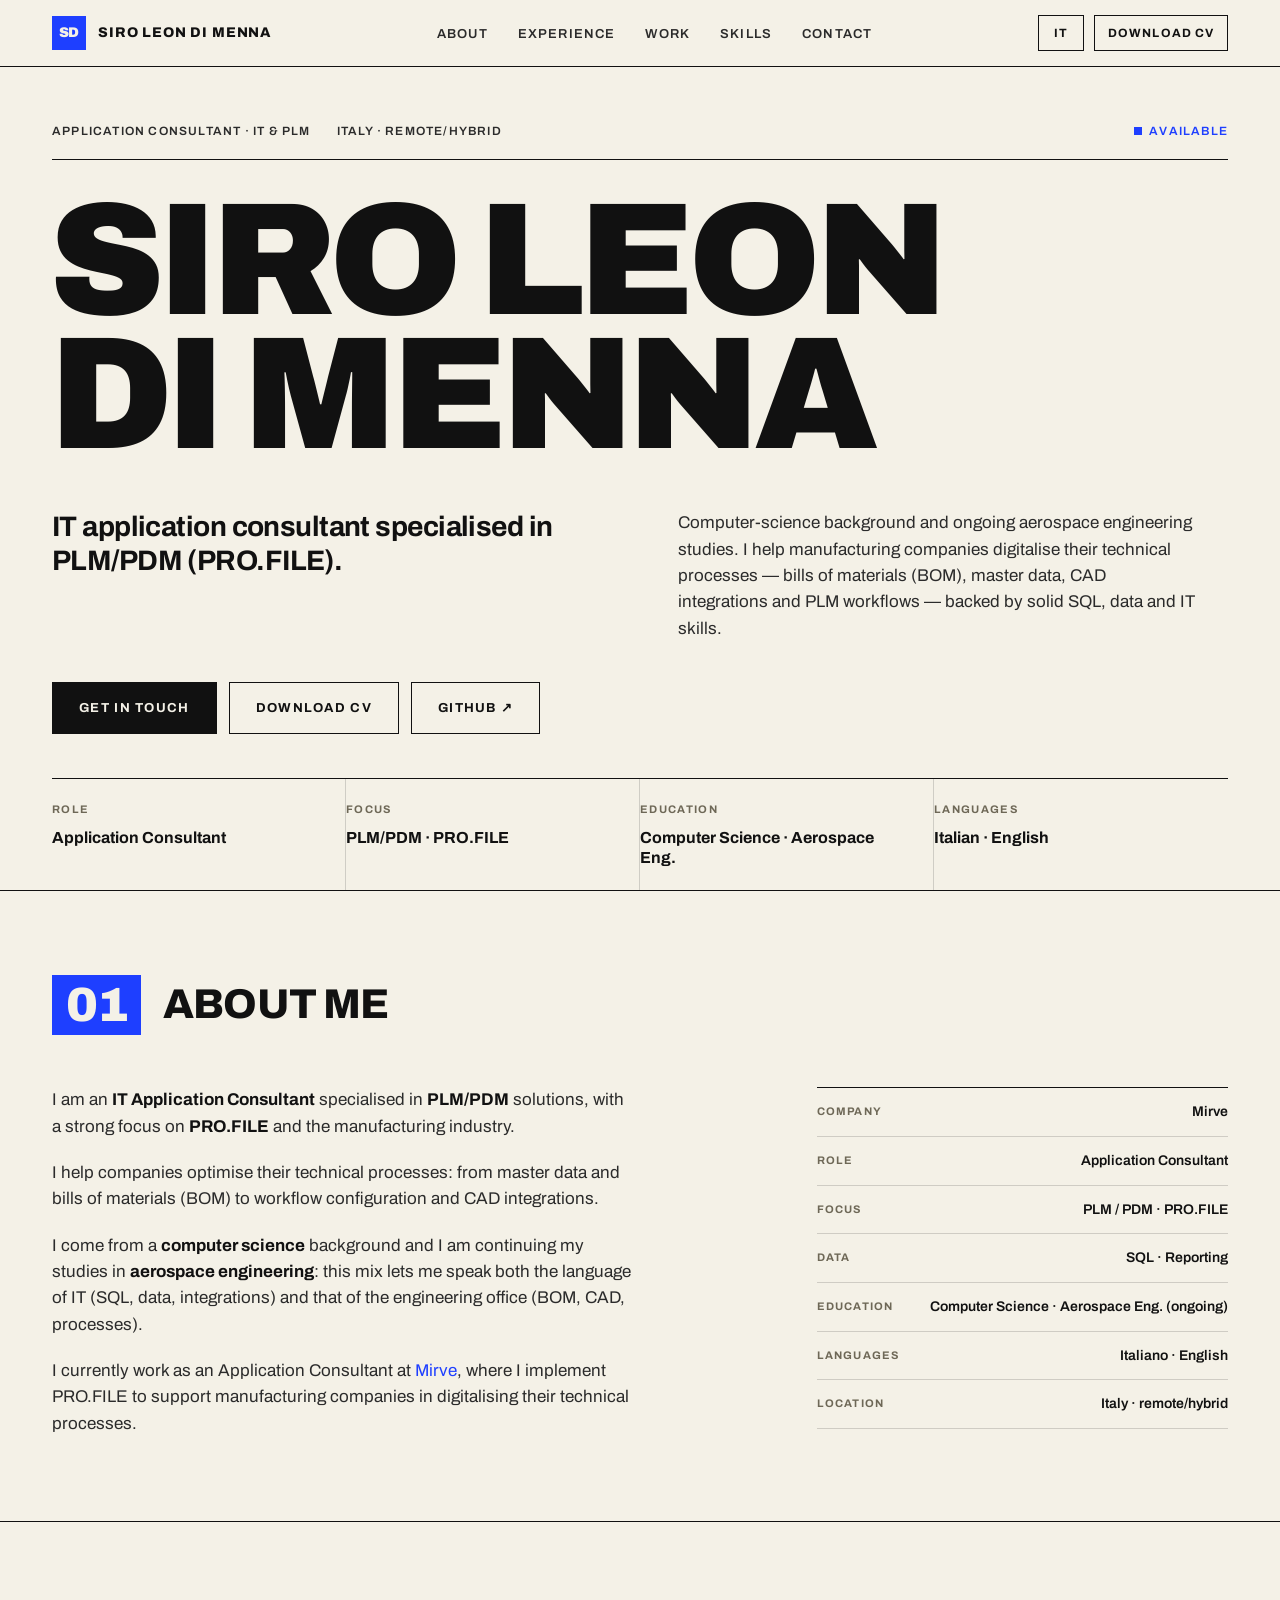
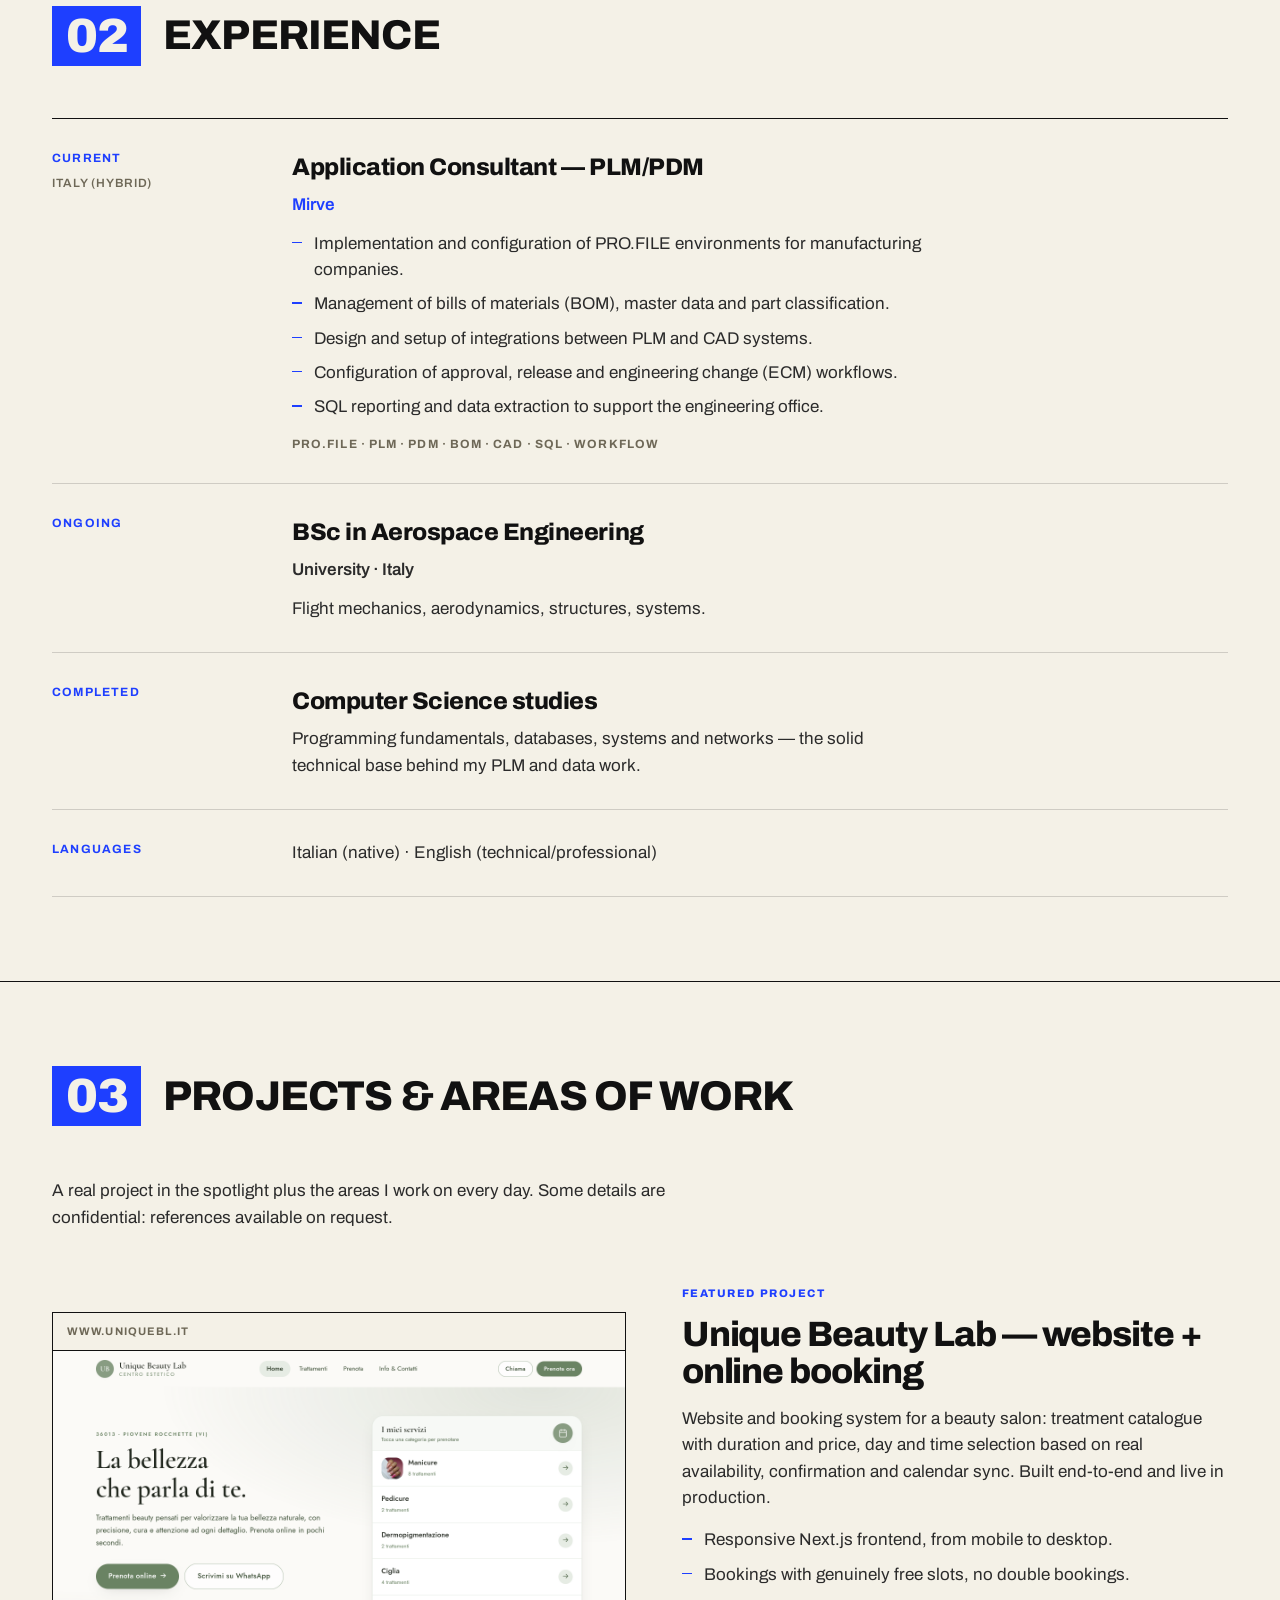
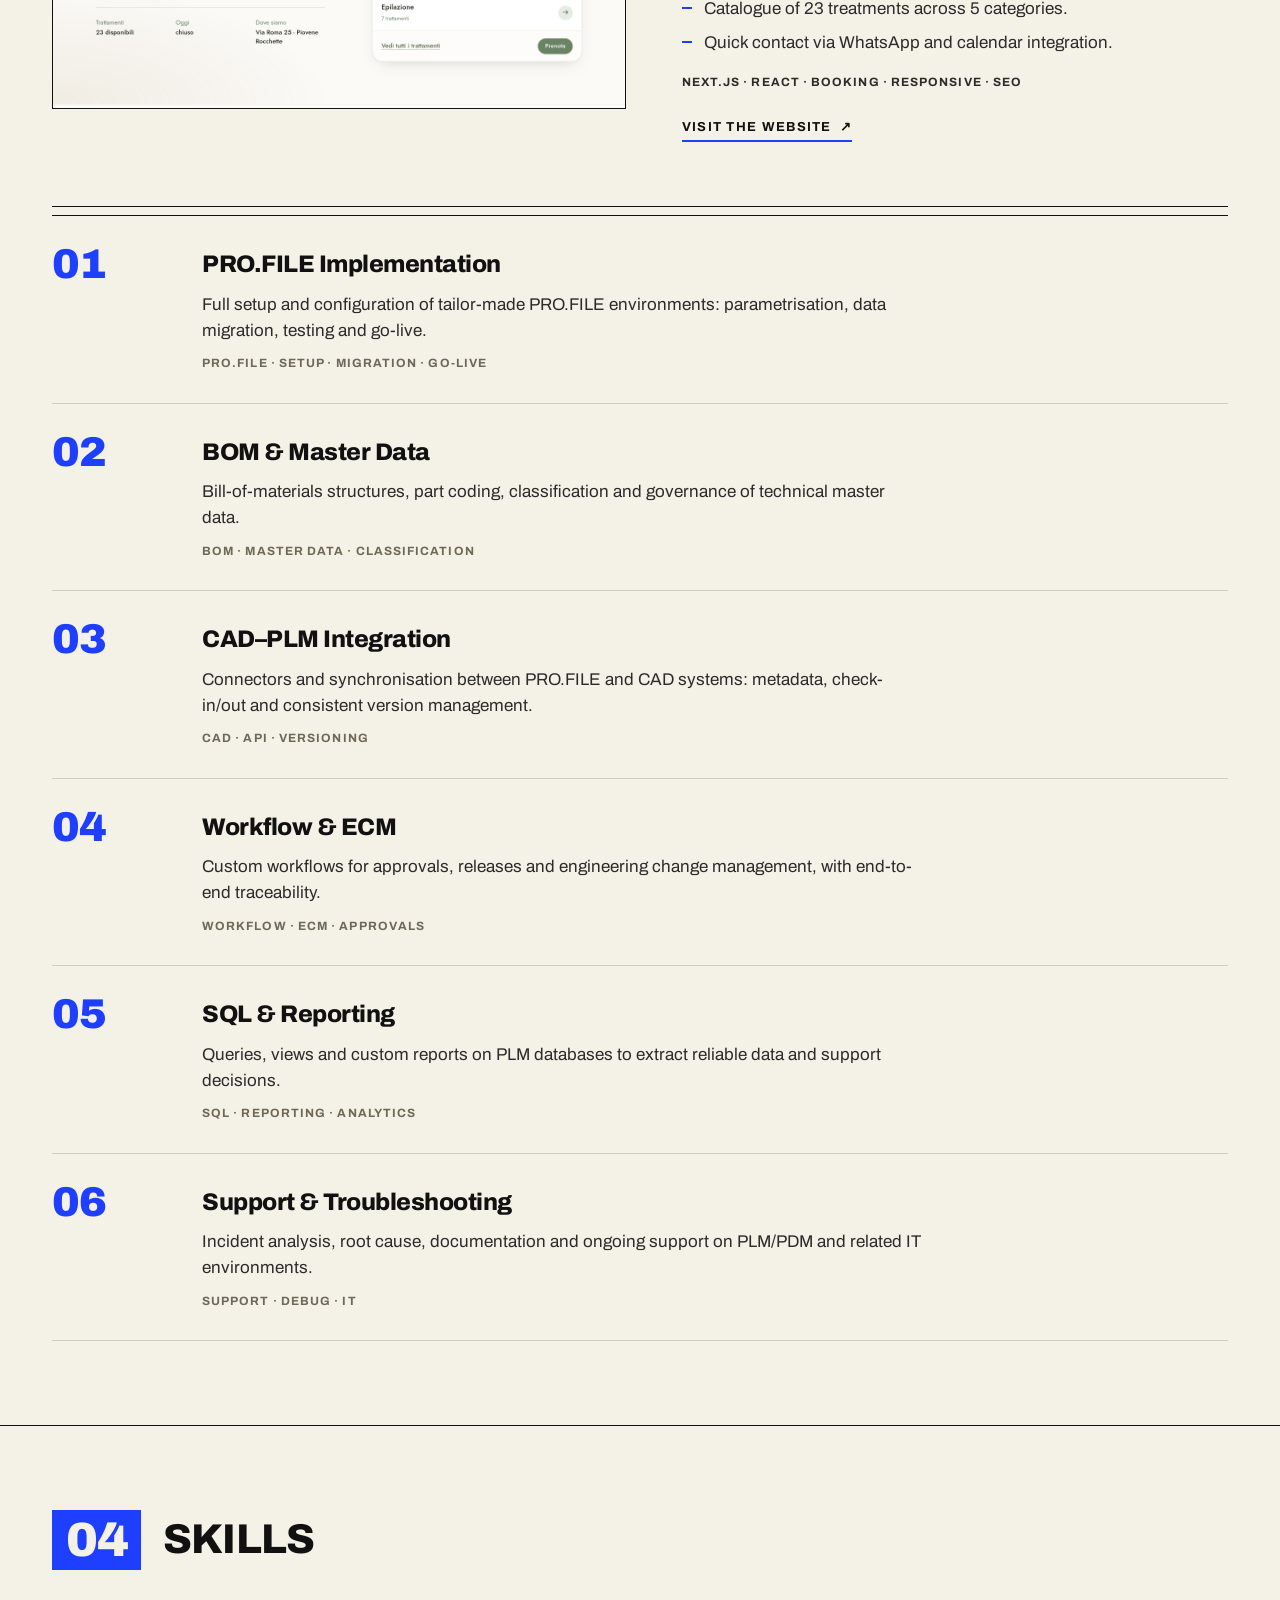
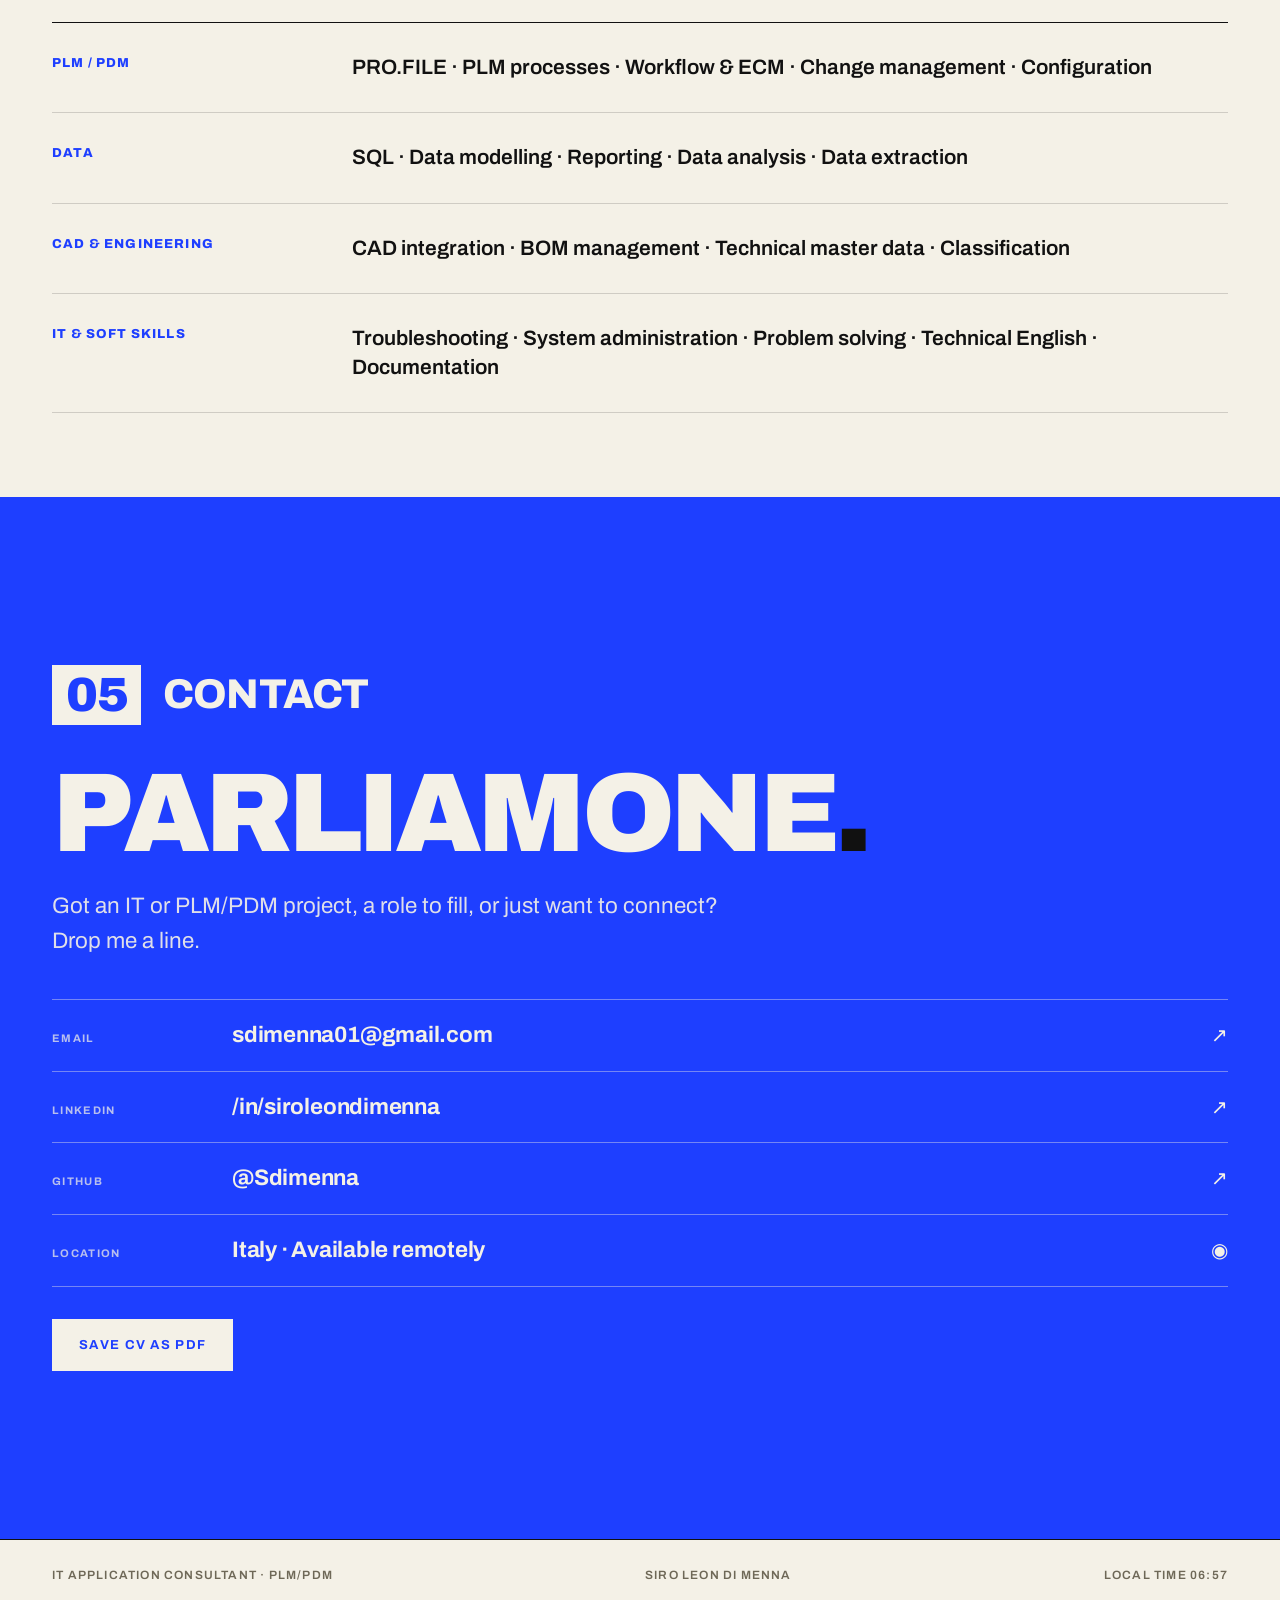
==== commit 3043080f: "Redesign v5 (recipe pentagram/Paula Scher): type-as-image, flat cobalt su crema, radius 0, no shadow" ====
--- a/index.html
+++ b/index.html
@@ -1,31 +1,17 @@
 <!DOCTYPE html>
-<html lang="it" data-theme="light">
+<html lang="it">
 <head>
   <meta charset="UTF-8" />
   <meta name="viewport" content="width=device-width, initial-scale=1.0" />
 
   <title>Siro Leon di Menna — Application Consultant IT · PLM/PDM</title>
-  <meta name="description" content="Application Consultant IT specializzato in PLM/PDM e PRO.FILE. Background in informatica, studi in ingegneria aerospaziale. BOM, anagrafiche tecniche, integrazioni CAD, workflow e SQL per il manifatturiero." />
+  <meta name="description" content="Application Consultant IT specializzato in PLM/PDM e PRO.FILE. Background in informatica, studi in ingegneria aerospaziale. BOM, anagrafiche, integrazioni CAD, workflow e SQL per il manifatturiero." />
   <meta name="author" content="Siro Leon di Menna" />
   <meta name="keywords" content="Application Consultant, IT, PLM, PDM, PRO.FILE, BOM, distinta base, integrazione CAD, SQL, workflow, ECM, manifatturiero, ingegneria aerospaziale, informatica" />
   <meta name="robots" content="index, follow" />
+  <meta name="theme-color" content="#F4F1E7" />
   <link rel="canonical" href="https://sdimenna.github.io/siro-portfolio/" />
   <link rel="icon" href="favicon.svg" type="image/svg+xml" />
-
-  <!-- Set theme before paint to avoid flash -->
-  <script>
-    (function () {
-      try {
-        var t = localStorage.getItem('siro-theme');
-        if (t !== 'light' && t !== 'dark') {
-          t = window.matchMedia('(prefers-color-scheme: dark)').matches ? 'dark' : 'light';
-        }
-        document.documentElement.setAttribute('data-theme', t);
-      } catch (e) {
-        document.documentElement.setAttribute('data-theme', 'light');
-      }
-    })();
-  </script>
 
   <!-- Open Graph -->
   <meta property="og:type" content="profile" />
@@ -62,26 +48,23 @@
 
   <link rel="preconnect" href="https://fonts.googleapis.com">
   <link rel="preconnect" href="https://fonts.gstatic.com" crossorigin>
-  <link href="https://fonts.googleapis.com/css2?family=Inter:wght@400;500;600;700;800&family=JetBrains+Mono:wght@400;500;600&display=swap" rel="stylesheet">
+  <link href="https://fonts.googleapis.com/css2?family=Archivo:wght@400;500;600;700;800;900&display=swap" rel="stylesheet">
   <link rel="stylesheet" href="style.css" />
   <noscript><style>.js-only{display:none !important}</style></noscript>
 </head>
 <body>
 
-  <a class="skip-link" href="#top" data-i18n="a11y.skip">Vai al contenuto</a>
+  <a class="skip-link" href="#main" data-i18n="a11y.skip">Vai al contenuto</a>
 
   <!-- Header -->
   <header class="site-header" id="navbar">
-    <div class="header-inner">
+    <div class="wrap header-inner">
       <a class="brand" href="#top" aria-label="Siro Leon di Menna">
-        <span class="brand-mark">SD</span>
-        <span class="brand-text">
-          <strong>Siro Leon di Menna</strong>
-          <small data-i18n="brand.role">Application Consultant · IT / PLM</small>
-        </span>
+        <span class="brand-mark" aria-hidden="true">SD</span>
+        <span class="brand-name">Siro Leon di Menna</span>
       </a>
 
-      <nav aria-label="Principale">
+      <nav class="site-nav" aria-label="Principale">
         <ul class="nav" id="navMenu">
           <li><a href="#about" data-i18n="nav.about">Chi sono</a></li>
           <li><a href="#experience" data-i18n="nav.experience">Percorso</a></li>
@@ -92,379 +75,288 @@
       </nav>
 
       <div class="header-actions">
-        <button class="icon-btn js-theme" id="themeToggle" type="button" aria-label="Attiva tema scuro">
-          <svg class="icon-sun" width="18" height="18" viewBox="0 0 24 24" fill="none" stroke="currentColor" stroke-width="2" aria-hidden="true"><circle cx="12" cy="12" r="4"/><path d="M12 2v2M12 20v2M4.9 4.9l1.4 1.4M17.7 17.7l1.4 1.4M2 12h2M20 12h2M4.9 19.1l1.4-1.4M17.7 6.3l1.4-1.4"/></svg>
-          <svg class="icon-moon" width="18" height="18" viewBox="0 0 24 24" fill="none" stroke="currentColor" stroke-width="2" aria-hidden="true"><path d="M21 12.8A9 9 0 1 1 11.2 3a7 7 0 0 0 9.8 9.8z"/></svg>
-        </button>
-        <button class="icon-btn lang" id="langToggle" type="button" aria-label="Switch language">EN</button>
-        <button class="btn btn-primary btn-sm js-print-cv js-only" type="button">
-          <span data-i18n="nav.cv">Scarica CV</span>
-        </button>
-        <button class="nav-toggle" id="navToggle" type="button" aria-expanded="false" aria-controls="navMenu" aria-label="Apri menu">
+        <button class="tbtn lang" id="langToggle" type="button" aria-label="Switch language">EN</button>
+        <button class="tbtn js-print-cv js-only" type="button" data-i18n="nav.cv">Scarica CV</button>
+        <button class="burger" id="navToggle" type="button" aria-expanded="false" aria-controls="navMenu" aria-label="Apri menu">
           <span></span><span></span><span></span>
         </button>
       </div>
     </div>
+    <div class="rule" aria-hidden="true"></div>
   </header>
 
-  <main id="top">
-
-    <!-- Hero -->
-    <section class="hero">
-      <div class="hero-content">
-        <p class="eyebrow"><span class="dot" aria-hidden="true"></span> <span data-i18n="hero.eyebrow">Application Consultant · IT &amp; PLM</span></p>
-        <h1 class="hero-title">Siro Leon di Menna</h1>
-        <p class="hero-role" data-i18n="hero.role">Consulente applicativo IT specializzato in PLM/PDM (PRO.FILE).</p>
-        <p class="hero-desc" data-i18n="hero.desc">
-          Background in informatica e studi in ingegneria aerospaziale. Aiuto le aziende manifatturiere
-          a digitalizzare i processi tecnici — distinte base (BOM), anagrafiche, integrazioni CAD e
-          workflow PLM — con solide basi di SQL, dati e IT.
-        </p>
+  <main id="main">
+
+    <!-- HERO -->
+    <section class="hero" id="top">
+      <div class="wrap">
+        <div class="hero-meta">
+          <span data-i18n="hero.kicker">Application Consultant · IT &amp; PLM</span>
+          <span data-i18n="hero.zone">Italia · remoto/ibrido</span>
+          <span class="avail"><i aria-hidden="true"></i> <span data-i18n="hero.avail">Disponibile</span></span>
+        </div>
+
+        <h1 class="hero-display">Siro Leon<br>di Menna</h1>
+
+        <div class="hero-lower">
+          <p class="hero-role" data-i18n="hero.role">Consulente applicativo IT specializzato in PLM/PDM (PRO.FILE).</p>
+          <p class="hero-desc" data-i18n="hero.desc">
+            Background in informatica e studi in ingegneria aerospaziale. Aiuto le aziende manifatturiere
+            a digitalizzare i processi tecnici — distinte base (BOM), anagrafiche, integrazioni CAD e
+            workflow PLM — con solide basi di SQL, dati e IT.
+          </p>
+        </div>
+
         <div class="hero-cta">
-          <a href="#contact" class="btn btn-primary">
-            <span data-i18n="hero.cta1">Contattami</span>
-            <svg width="16" height="16" viewBox="0 0 24 24" fill="none" stroke="currentColor" stroke-width="2" aria-hidden="true"><path d="M5 12h14M12 5l7 7-7 7"/></svg>
-          </a>
-          <button class="btn btn-outline js-print-cv js-only" type="button">
-            <svg width="16" height="16" viewBox="0 0 24 24" fill="none" stroke="currentColor" stroke-width="2" aria-hidden="true"><path d="M6 9V2h12v7M6 18H4a2 2 0 0 1-2-2v-5a2 2 0 0 1 2-2h16a2 2 0 0 1 2 2v5a2 2 0 0 1-2 2h-2M6 14h12v8H6z"/></svg>
-            <span data-i18n="hero.cta2">Scarica CV</span>
-          </button>
-          <a href="https://github.com/Sdimenna" target="_blank" rel="noopener" class="btn btn-outline">
-            <svg width="16" height="16" viewBox="0 0 24 24" fill="currentColor" aria-hidden="true"><path d="M12 .5A11.5 11.5 0 0 0 .5 12a11.5 11.5 0 0 0 7.86 10.92c.58.1.79-.25.79-.56v-2c-3.2.7-3.88-1.54-3.88-1.54-.53-1.34-1.3-1.7-1.3-1.7-1.06-.72.08-.71.08-.71 1.17.08 1.78 1.2 1.78 1.2 1.04 1.79 2.74 1.27 3.4.97.11-.76.41-1.27.74-1.56-2.55-.29-5.24-1.28-5.24-5.7 0-1.26.45-2.29 1.19-3.1-.12-.29-.52-1.46.11-3.05 0 0 .97-.31 3.18 1.18a11 11 0 0 1 5.8 0c2.2-1.49 3.17-1.18 3.17-1.18.63 1.59.23 2.76.12 3.05.74.81 1.18 1.84 1.18 3.1 0 4.43-2.69 5.4-5.25 5.69.42.36.79 1.07.79 2.16v3.2c0 .31.21.67.8.56A11.5 11.5 0 0 0 23.5 12 11.5 11.5 0 0 0 12 .5z"/></svg>
-            GitHub
-          </a>
+          <a href="#contact" class="btn btn-solid" data-i18n="hero.cta1">Contattami</a>
+          <button class="btn btn-line js-print-cv js-only" type="button" data-i18n="hero.cta2">Scarica CV</button>
+          <a href="https://github.com/Sdimenna" target="_blank" rel="noopener" class="btn btn-line">GitHub ↗</a>
         </div>
 
         <dl class="facts">
-          <div class="fact">
-            <dt data-i18n="fact.role.label">Ruolo</dt>
-            <dd data-i18n="fact.role.value">Application Consultant</dd>
-          </div>
-          <div class="fact">
-            <dt data-i18n="fact.focus.label">Focus</dt>
-            <dd data-i18n="fact.focus.value">PLM/PDM · PRO.FILE</dd>
-          </div>
-          <div class="fact">
-            <dt data-i18n="fact.edu.label">Formazione</dt>
-            <dd data-i18n="fact.edu.value">Informatica · Ing. Aerospaziale</dd>
-          </div>
-          <div class="fact">
-            <dt data-i18n="fact.lang.label">Lingue</dt>
-            <dd data-i18n="fact.lang.value">Italiano · English</dd>
-          </div>
+          <div><dt data-i18n="fact.role.label">Ruolo</dt><dd data-i18n="fact.role.value">Application Consultant</dd></div>
+          <div><dt data-i18n="fact.focus.label">Focus</dt><dd data-i18n="fact.focus.value">PLM/PDM · PRO.FILE</dd></div>
+          <div><dt data-i18n="fact.edu.label">Formazione</dt><dd data-i18n="fact.edu.value">Informatica · Ing. Aerospaziale</dd></div>
+          <div><dt data-i18n="fact.lang.label">Lingue</dt><dd data-i18n="fact.lang.value">Italiano · English</dd></div>
         </dl>
       </div>
-
-      <aside class="profile-card" aria-label="Profilo">
-        <div class="profile-top">
-          <span class="avatar" aria-hidden="true">SD</span>
-          <div class="profile-id">
-            <strong>Siro Leon di Menna</strong>
-            <span data-i18n="profile.role">Application Consultant · PLM/PDM</span>
-          </div>
-          <span class="badge-available"><i aria-hidden="true"></i> <span data-i18n="profile.available">Disponibile</span></span>
-        </div>
-
-        <dl class="profile-rows">
-          <div><dt data-i18n="profile.company">Azienda</dt><dd><a href="https://www.mirve.it" target="_blank" rel="noopener" class="link">Mirve</a></dd></div>
-          <div><dt data-i18n="profile.focus">Focus</dt><dd>PLM / PDM · PRO.FILE</dd></div>
-          <div><dt data-i18n="profile.data">Dati</dt><dd>SQL · Reporting</dd></div>
-          <div><dt data-i18n="profile.edu">Formazione</dt><dd data-i18n="profile.eduValue">Informatica · Ing. Aerospaziale (in corso)</dd></div>
-          <div><dt data-i18n="profile.langs">Lingue</dt><dd>Italiano · English</dd></div>
-          <div><dt data-i18n="profile.zone">Zona</dt><dd data-i18n="profile.zoneValue">Italia · remoto/ibrido</dd></div>
-        </dl>
-
-        <div class="tags">
-          <span>PRO.FILE</span><span>PLM</span><span>BOM</span><span>CAD</span><span>SQL</span><span>IT</span>
-        </div>
-      </aside>
-    </section>
-
-    <!-- About -->
+    </section>
+
+    <!-- 01 ABOUT -->
     <section class="section" id="about">
-      <div class="section-head">
-        <span class="section-num">01</span>
-        <h2 data-i18n="about.title">Chi sono</h2>
-      </div>
-      <div class="about-grid">
-        <div class="prose">
-          <p data-i18n-html="about.p1">
-            Sono un <strong>Application Consultant IT</strong> specializzato in soluzioni
-            <strong>PLM/PDM</strong>, con un focus deciso su <strong>PRO.FILE</strong> e il settore
-            manifatturiero.
-          </p>
-          <p data-i18n-html="about.p2">
-            Supporto le aziende nell'ottimizzazione dei processi tecnici: dalla gestione delle
-            anagrafiche e delle distinte base (BOM) alla configurazione di workflow e alle
-            integrazioni CAD.
-          </p>
-          <p data-i18n-html="about.p3">
-            Vengo da un percorso in <strong>informatica</strong> e sto proseguendo gli studi in
-            <strong>ingegneria aerospaziale</strong>: questo mix mi permette di parlare sia la lingua
-            dell'IT (SQL, dati, integrazioni) sia quella dell'ufficio tecnico (BOM, CAD, processi).
-          </p>
-          <p data-i18n-html="about.p4">
-            Attualmente opero come Application Consultant presso
-            <a href="https://www.mirve.it" target="_blank" rel="noopener" class="link">Mirve</a>,
-            dove mi occupo dell'implementazione di PRO.FILE per supportare le aziende manifatturiere
-            nella digitalizzazione dei processi tecnici.
-          </p>
-        </div>
-        <aside class="mini-card">
-          <h3 data-i18n="about.cardTitle">In sintesi</h3>
-          <ul class="check-list">
-            <li data-i18n="about.li1">Application Consultant @ Mirve</li>
-            <li data-i18n="about.li2">Consulenza su progetti PLM/PDM</li>
-            <li data-i18n="about.li3">Configurazione ambienti PRO.FILE</li>
-            <li data-i18n="about.li4">Progettazione integrazioni CAD</li>
-            <li data-i18n="about.li5">Report e analisi dati con SQL</li>
-            <li data-i18n="about.li6">Laurea in Ing. Aerospaziale (in corso)</li>
-          </ul>
-        </aside>
-      </div>
-    </section>
-
-    <!-- Experience & Education -->
-    <section class="section section-alt" id="experience">
-      <div class="section-head">
-        <span class="section-num">02</span>
-        <h2 data-i18n="exp.title">Percorso</h2>
-      </div>
-
-      <div class="timeline">
-        <article class="timeline-item">
-          <span class="timeline-dot" aria-hidden="true"></span>
-          <div class="timeline-content">
-            <div class="timeline-head">
+      <div class="rule" aria-hidden="true"></div>
+      <div class="wrap">
+        <div class="section-head">
+          <span class="section-num" aria-hidden="true">01</span>
+          <h2 class="section-title" data-i18n="about.title">Chi sono</h2>
+        </div>
+        <div class="about-grid">
+          <div class="prose">
+            <p data-i18n-html="about.p1">Sono un <strong>Application Consultant IT</strong> specializzato in soluzioni <strong>PLM/PDM</strong>, con un focus deciso su <strong>PRO.FILE</strong> e il settore manifatturiero.</p>
+            <p data-i18n-html="about.p2">Supporto le aziende nell'ottimizzazione dei processi tecnici: dalla gestione delle anagrafiche e delle distinte base (BOM) alla configurazione di workflow e alle integrazioni CAD.</p>
+            <p data-i18n-html="about.p3">Vengo da un percorso in <strong>informatica</strong> e sto proseguendo gli studi in <strong>ingegneria aerospaziale</strong>: questo mix mi permette di parlare sia la lingua dell'IT (SQL, dati, integrazioni) sia quella dell'ufficio tecnico (BOM, CAD, processi).</p>
+            <p data-i18n-html="about.p4">Attualmente opero come Application Consultant presso <a href="https://www.mirve.it" target="_blank" rel="noopener" class="link">Mirve</a>, dove mi occupo dell'implementazione di PRO.FILE per supportare le aziende manifatturiere nella digitalizzazione dei processi tecnici.</p>
+          </div>
+          <aside class="meta-table" aria-label="Dati sintetici">
+            <div class="meta-row"><span data-i18n="meta.company">Azienda</span><span>Mirve</span></div>
+            <div class="meta-row"><span data-i18n="meta.role">Ruolo</span><span>Application Consultant</span></div>
+            <div class="meta-row"><span data-i18n="meta.focus">Focus</span><span>PLM / PDM · PRO.FILE</span></div>
+            <div class="meta-row"><span data-i18n="meta.data">Dati</span><span>SQL · Reporting</span></div>
+            <div class="meta-row"><span data-i18n="meta.edu">Formazione</span><span data-i18n="meta.eduValue">Informatica · Ing. Aerospaziale (in corso)</span></div>
+            <div class="meta-row"><span data-i18n="meta.langs">Lingue</span><span>Italiano · English</span></div>
+            <div class="meta-row"><span data-i18n="meta.zone">Zona</span><span data-i18n="meta.zoneValue">Italia · remoto/ibrido</span></div>
+          </aside>
+        </div>
+      </div>
+    </section>
+
+    <!-- 02 EXPERIENCE -->
+    <section class="section" id="experience">
+      <div class="rule" aria-hidden="true"></div>
+      <div class="wrap">
+        <div class="section-head">
+          <span class="section-num" aria-hidden="true">02</span>
+          <h2 class="section-title" data-i18n="exp.title">Percorso</h2>
+        </div>
+
+        <div class="rows">
+          <article class="row">
+            <div class="row-key">
+              <span class="row-period" data-i18n="exp.role1.period">in corso</span>
+              <span class="row-place" data-i18n="exp.role1.place">Italia (ibrido)</span>
+            </div>
+            <div class="row-body">
               <h3 data-i18n="exp.role1.title">Application Consultant — PLM/PDM</h3>
-              <span class="period" data-i18n="exp.role1.period">in corso</span>
-            </div>
-            <p class="timeline-org">
-              <a href="https://www.mirve.it" target="_blank" rel="noopener" class="link">Mirve</a>
-              <span aria-hidden="true">·</span>
-              <span data-i18n="exp.role1.place">Italia (ibrido)</span>
-            </p>
-            <ul class="bullet-list">
-              <li data-i18n="exp.role1.b1">Implementazione e configurazione di ambienti PRO.FILE per aziende manifatturiere.</li>
-              <li data-i18n="exp.role1.b2">Gestione di distinte base (BOM), anagrafiche e classificazione articoli.</li>
-              <li data-i18n="exp.role1.b3">Progettazione e setup di integrazioni tra PLM e sistemi CAD.</li>
-              <li data-i18n="exp.role1.b4">Configurazione di workflow di approvazione, rilascio e gestione modifiche (ECM).</li>
-              <li data-i18n="exp.role1.b5">Report ed estrazioni dati su SQL a supporto dell'ufficio tecnico.</li>
+              <p class="row-org"><a href="https://www.mirve.it" target="_blank" rel="noopener" class="link">Mirve</a></p>
+              <ul class="bullets">
+                <li data-i18n="exp.role1.b1">Implementazione e configurazione di ambienti PRO.FILE per aziende manifatturiere.</li>
+                <li data-i18n="exp.role1.b2">Gestione di distinte base (BOM), anagrafiche e classificazione articoli.</li>
+                <li data-i18n="exp.role1.b3">Progettazione e setup di integrazioni tra PLM e sistemi CAD.</li>
+                <li data-i18n="exp.role1.b4">Configurazione di workflow di approvazione, rilascio e gestione modifiche (ECM).</li>
+                <li data-i18n="exp.role1.b5">Report ed estrazioni dati su SQL a supporto dell'ufficio tecnico.</li>
+              </ul>
+              <p class="tags" data-i18n="exp.role1.tags">PRO.FILE · PLM · PDM · BOM · CAD · SQL · Workflow</p>
+            </div>
+          </article>
+
+          <article class="row">
+            <div class="row-key">
+              <span class="row-period" data-i18n="exp.edu1.period">in corso</span>
+            </div>
+            <div class="row-body">
+              <h3 data-i18n="exp.edu1.title">Laurea in Ingegneria Aerospaziale</h3>
+              <p class="row-org" data-i18n="exp.edu1.org">Università · Italia</p>
+              <p class="row-desc" data-i18n="exp.edu1.desc">Meccanica del volo, aerodinamica, strutture, sistemi.</p>
+            </div>
+          </article>
+
+          <article class="row">
+            <div class="row-key">
+              <span class="row-period" data-i18n="exp.edu2.period">completato</span>
+            </div>
+            <div class="row-body">
+              <h3 data-i18n="exp.edu2.title">Percorso in Informatica</h3>
+              <p class="row-desc" data-i18n="exp.edu2.desc">Basi di programmazione, database, sistemi e reti — la solida base tecnica dietro il lavoro su PLM e dati.</p>
+            </div>
+          </article>
+
+          <article class="row">
+            <div class="row-key">
+              <span class="row-period" data-i18n="exp.lang.title">Lingue</span>
+            </div>
+            <div class="row-body">
+              <p class="row-desc" data-i18n="exp.lang.desc">Italiano (madrelingua) · Inglese (tecnico/professionale)</p>
+            </div>
+          </article>
+        </div>
+      </div>
+    </section>
+
+    <!-- 03 PROJECTS -->
+    <section class="section" id="projects">
+      <div class="rule" aria-hidden="true"></div>
+      <div class="wrap">
+        <div class="section-head">
+          <span class="section-num" aria-hidden="true">03</span>
+          <h2 class="section-title" data-i18n="proj.title">Progetti &amp; aree di intervento</h2>
+        </div>
+        <p class="section-lead" data-i18n="proj.note">Un progetto reale in evidenza e le aree su cui lavoro ogni giorno. Alcuni dettagli sono coperti da riservatezza: referenze disponibili su richiesta.</p>
+
+        <!-- Featured -->
+        <article class="feature">
+          <figure class="feature-media">
+            <div class="browser">
+              <div class="browser-bar"><span class="browser-url">www.uniquebl.it</span></div>
+              <img src="assets/uniquebl.png" alt="Screenshot del sito Unique Beauty Lab: home con prenotazione online" width="2560" height="1600" loading="lazy" decoding="async">
+            </div>
+          </figure>
+          <div class="feature-body">
+            <span class="kicker" data-i18n="proj.fp.eyebrow">Progetto in evidenza</span>
+            <h3 data-i18n="proj.fp.title">Unique Beauty Lab — sito + prenotazioni online</h3>
+            <p data-i18n="proj.fp.desc">Sito web e sistema di prenotazione per un centro estetico: catalogo trattamenti con durata e prezzo, scelta di giorno e ora sulle disponibilità reali, conferma e aggiunta al calendario. Sviluppato end-to-end e online in produzione.</p>
+            <ul class="bullets">
+              <li data-i18n="proj.fp.b1">Frontend Next.js responsive, da mobile a desktop.</li>
+              <li data-i18n="proj.fp.b2">Prenotazioni con slot realmente liberi, senza doppie prenotazioni.</li>
+              <li data-i18n="proj.fp.b3">Catalogo di 23 trattamenti divisi in 5 categorie.</li>
+              <li data-i18n="proj.fp.b4">Contatto rapido via WhatsApp e integrazione con il calendario.</li>
             </ul>
-            <div class="tags">
-              <span>PRO.FILE</span><span>PLM</span><span>PDM</span><span>BOM</span><span>CAD</span><span>SQL</span><span>Workflow</span>
-            </div>
+            <p class="tags" data-i18n="proj.fp.tags">Next.js · React · Booking · Responsive · SEO</p>
+            <a class="link-arrow" href="https://www.uniquebl.it" target="_blank" rel="noopener">
+              <span data-i18n="proj.fp.cta">Visita il sito</span> <span aria-hidden="true">↗</span>
+            </a>
           </div>
         </article>
 
-        <article class="timeline-item">
-          <span class="timeline-dot" aria-hidden="true"></span>
-          <div class="timeline-content">
-            <div class="timeline-head">
-              <h3 data-i18n="exp.edu1.title">Laurea in Ingegneria Aerospaziale</h3>
-              <span class="period" data-i18n="exp.edu1.period">in corso</span>
-            </div>
-            <p class="timeline-org">
-              <span data-i18n="exp.edu1.org">Università · Italia</span>
-              <span aria-hidden="true">·</span>
-              <span data-i18n="exp.edu1.desc">Meccanica del volo, aerodinamica, strutture, sistemi.</span>
-            </p>
-          </div>
-        </article>
-
-        <article class="timeline-item">
-          <span class="timeline-dot" aria-hidden="true"></span>
-          <div class="timeline-content">
-            <div class="timeline-head">
-              <h3 data-i18n="exp.edu2.title">Percorso in Informatica</h3>
-              <span class="period" data-i18n="exp.edu2.period">completato</span>
-            </div>
-            <p class="timeline-org" data-i18n="exp.edu2.desc">
-              Basi di programmazione, database, sistemi e reti — la solida base tecnica dietro il lavoro su PLM e dati.
-            </p>
-          </div>
-        </article>
-
-        <article class="timeline-item">
-          <span class="timeline-dot" aria-hidden="true"></span>
-          <div class="timeline-content">
-            <div class="timeline-head">
-              <h3 data-i18n="exp.lang.title">Lingue</h3>
-            </div>
-            <p class="timeline-org" data-i18n="exp.lang.desc">
-              Italiano (madrelingua) · Inglese (tecnico/professionale)
-            </p>
-          </div>
-        </article>
-      </div>
-    </section>
-
-    <!-- Projects -->
-    <section class="section" id="projects">
-      <div class="section-head">
-        <span class="section-num">03</span>
-        <h2 data-i18n="proj.title">Progetti &amp; aree di intervento</h2>
-      </div>
-      <p class="section-sub" data-i18n="proj.note">
-        Un progetto reale in evidenza e le aree su cui lavoro ogni giorno. Alcuni dettagli sono
-        coperti da riservatezza: referenze disponibili su richiesta.
-      </p>
-
-      <!-- Featured real project -->
-      <article class="featured-project">
-        <div class="fp-visual" aria-hidden="true">
-          <div class="fp-browser">
-            <div class="fp-browser-bar">
-              <span class="fp-dot"></span><span class="fp-dot"></span><span class="fp-dot"></span>
-              <span class="fp-url">www.uniquebl.it</span>
-            </div>
-            <div class="fp-browser-body">
-              <span class="fp-logo">UB</span>
-              <span class="fp-tagline">Unique Beauty Lab</span>
-              <span class="fp-sub">La bellezza che parla di te</span>
-              <span class="fp-pill">Prenota online</span>
-            </div>
-          </div>
-        </div>
-        <div class="fp-body">
-          <span class="eyebrow-plain" data-i18n="proj.fp.eyebrow">Progetto in evidenza</span>
-          <h3 data-i18n="proj.fp.title">Unique Beauty Lab — sito + prenotazioni online</h3>
-          <p data-i18n="proj.fp.desc">
-            Sito web e sistema di prenotazione per un centro estetico: catalogo trattamenti con durata
-            e prezzo, scelta di giorno e ora sulle disponibilità reali, conferma e aggiunta al
-            calendario. Sviluppato end-to-end e online in produzione.
-          </p>
-          <ul class="check-list">
-            <li data-i18n="proj.fp.b1">Frontend Next.js responsive, da mobile a desktop.</li>
-            <li data-i18n="proj.fp.b2">Prenotazioni con slot realmente liberi, senza doppie prenotazioni.</li>
-            <li data-i18n="proj.fp.b3">Catalogo di 23 trattamenti divisi in 5 categorie.</li>
-            <li data-i18n="proj.fp.b4">Contatto rapido via WhatsApp e integrazione con il calendario.</li>
-          </ul>
-          <div class="tags">
-            <span>Next.js</span><span>React</span><span>Booking</span><span>Responsive</span><span>SEO</span>
-          </div>
-          <a class="link-arrow" href="https://www.uniquebl.it" target="_blank" rel="noopener">
-            <span data-i18n="proj.fp.cta">Visita il sito</span>
-            <svg width="15" height="15" viewBox="0 0 24 24" fill="none" stroke="currentColor" stroke-width="2" aria-hidden="true"><path d="M7 17 17 7M8 7h9v9"/></svg>
-          </a>
-        </div>
-      </article>
-
-      <div class="cards-grid">
-        <article class="card">
-          <h3 data-i18n="proj.c1.title">Implementazione PRO.FILE</h3>
-          <p data-i18n="proj.c1.desc">Setup e configurazione completa di ambienti PRO.FILE su misura: parametrizzazione, migrazione dati, test e go-live.</p>
-          <div class="tags"><span>PRO.FILE</span><span>Setup</span><span>Migrazione</span></div>
-        </article>
-        <article class="card">
-          <h3 data-i18n="proj.c2.title">BOM &amp; Anagrafiche</h3>
-          <p data-i18n="proj.c2.desc">Strutture distinte base, codifica articoli, classificazione e governance delle anagrafiche tecniche.</p>
-          <div class="tags"><span>BOM</span><span>Anagrafiche</span><span>Classificazione</span></div>
-        </article>
-        <article class="card">
-          <h3 data-i18n="proj.c3.title">Integrazione CAD–PLM</h3>
-          <p data-i18n="proj.c3.desc">Connettori e sincronizzazione tra PRO.FILE e sistemi CAD: metadati, check-in/out e gestione versioni sempre coerenti.</p>
-          <div class="tags"><span>CAD</span><span>API</span><span>Versioning</span></div>
-        </article>
-        <article class="card">
-          <h3 data-i18n="proj.c4.title">Workflow &amp; ECM</h3>
-          <p data-i18n="proj.c4.desc">Workflow personalizzati per approvazioni, rilasci e gestione delle modifiche tecniche, con tracciabilità end-to-end.</p>
-          <div class="tags"><span>Workflow</span><span>ECM</span><span>Approvazioni</span></div>
-        </article>
-        <article class="card">
-          <h3 data-i18n="proj.c5.title">SQL &amp; Reporting</h3>
-          <p data-i18n="proj.c5.desc">Query, viste e report personalizzati su database PLM per estrarre dati affidabili e supportare le decisioni.</p>
-          <div class="tags"><span>SQL</span><span>Report</span><span>Analytics</span></div>
-        </article>
-        <article class="card">
-          <h3 data-i18n="proj.c6.title">Supporto &amp; Troubleshooting</h3>
-          <p data-i18n="proj.c6.desc">Analisi incidenti, root cause, documentazione e supporto continuativo su ambienti PLM/PDM e IT correlati.</p>
-          <div class="tags"><span>Supporto</span><span>Debug</span><span>IT</span></div>
-        </article>
-      </div>
-    </section>
-
-    <!-- Skills -->
-    <section class="section section-alt" id="skills">
-      <div class="section-head">
-        <span class="section-num">04</span>
-        <h2 data-i18n="skills.title">Competenze</h2>
-      </div>
-      <div class="skills-grid">
-        <article class="skill-card">
-          <h3>PLM / PDM</h3>
-          <div class="tags">
-            <span>PRO.FILE</span><span data-i18n="skills.plm.1">Processi PLM</span><span data-i18n="skills.plm.2">Workflow &amp; ECM</span><span data-i18n="skills.plm.3">Gestione modifiche</span><span data-i18n="skills.plm.4">Configurazione</span>
-          </div>
-        </article>
-        <article class="skill-card">
-          <h3 data-i18n="skills.data.title">Dati</h3>
-          <div class="tags">
-            <span>SQL</span><span data-i18n="skills.data.1">Modellazione dati</span><span data-i18n="skills.data.2">Reporting</span><span data-i18n="skills.data.3">Analisi dati</span><span data-i18n="skills.data.4">Estrazione dati</span>
-          </div>
-        </article>
-        <article class="skill-card">
-          <h3 data-i18n="skills.eng.title">CAD &amp; Ingegneria</h3>
-          <div class="tags">
-            <span data-i18n="skills.eng.1">Integrazione CAD</span><span data-i18n="skills.eng.2">Gestione BOM</span><span data-i18n="skills.eng.3">Anagrafiche tecniche</span><span data-i18n="skills.eng.4">Classificazione</span>
-          </div>
-        </article>
-        <article class="skill-card">
-          <h3 data-i18n="skills.it.title">IT &amp; Soft skills</h3>
-          <div class="tags">
-            <span data-i18n="skills.it.1">Troubleshooting</span><span data-i18n="skills.it.2">System administration</span><span data-i18n="skills.it.3">Problem solving</span><span data-i18n="skills.it.4">Inglese tecnico</span><span data-i18n="skills.it.5">Documentazione</span>
-          </div>
-        </article>
-      </div>
-    </section>
-
-    <!-- Contact -->
-    <section class="section" id="contact">
-      <div class="section-head">
-        <span class="section-num">05</span>
-        <h2 data-i18n="contact.title">Contattami</h2>
-      </div>
-      <div class="contact-grid">
-        <div class="contact-text">
-          <p data-i18n="contact.text">Hai un progetto IT o PLM/PDM, un ruolo da coprire o semplicemente vuoi confrontarti? Scrivimi.</p>
-          <div class="hero-cta">
-            <a href="mailto:sdimenna01@gmail.com" class="btn btn-primary">
-              <span data-i18n="contact.cta">Scrivimi una email</span>
-            </a>
-            <button class="btn btn-outline js-print-cv js-only" type="button" data-i18n="contact.ctaCv">Salva il CV in PDF</button>
-          </div>
-        </div>
-        <div class="contact-list">
-          <a href="mailto:sdimenna01@gmail.com" class="contact-row">
-            <span class="cr-label">Email</span>
-            <span class="cr-value">sdimenna01@gmail.com</span>
-            <span class="cr-arrow" aria-hidden="true">→</span>
-          </a>
-          <a href="https://www.linkedin.com/in/siroleondimenna" target="_blank" rel="noopener" class="contact-row">
-            <span class="cr-label">LinkedIn</span>
-            <span class="cr-value">/in/siroleondimenna</span>
-            <span class="cr-arrow" aria-hidden="true">→</span>
-          </a>
-          <a href="https://github.com/Sdimenna" target="_blank" rel="noopener" class="contact-row">
-            <span class="cr-label">GitHub</span>
-            <span class="cr-value">@Sdimenna</span>
-            <span class="cr-arrow" aria-hidden="true">→</span>
-          </a>
-          <div class="contact-row contact-row-static">
-            <span class="cr-label" data-i18n="contact.zone">Zona</span>
-            <span class="cr-value" data-i18n="contact.zoneValue">Italia · Disponibile in remoto</span>
-            <span class="cr-arrow" aria-hidden="true">◉</span>
-          </div>
-        </div>
+        <!-- Areas -->
+        <ol class="areas">
+          <li class="area">
+            <span class="area-num" aria-hidden="true">01</span>
+            <div class="area-body">
+              <h3 data-i18n="proj.c1.title">Implementazione PRO.FILE</h3>
+              <p data-i18n="proj.c1.desc">Setup e configurazione completa di ambienti PRO.FILE su misura: parametrizzazione, migrazione dati, test e go-live.</p>
+              <span class="tags" data-i18n="proj.c1.tags">PRO.FILE · Setup · Migrazione · Go-live</span>
+            </div>
+          </li>
+          <li class="area">
+            <span class="area-num" aria-hidden="true">02</span>
+            <div class="area-body">
+              <h3 data-i18n="proj.c2.title">BOM &amp; Anagrafiche</h3>
+              <p data-i18n="proj.c2.desc">Strutture distinte base, codifica articoli, classificazione e governance delle anagrafiche tecniche.</p>
+              <span class="tags" data-i18n="proj.c2.tags">BOM · Anagrafiche · Classificazione</span>
+            </div>
+          </li>
+          <li class="area">
+            <span class="area-num" aria-hidden="true">03</span>
+            <div class="area-body">
+              <h3 data-i18n="proj.c3.title">Integrazione CAD–PLM</h3>
+              <p data-i18n="proj.c3.desc">Connettori e sincronizzazione tra PRO.FILE e sistemi CAD: metadati, check-in/out e gestione versioni sempre coerenti.</p>
+              <span class="tags" data-i18n="proj.c3.tags">CAD · API · Versioning</span>
+            </div>
+          </li>
+          <li class="area">
+            <span class="area-num" aria-hidden="true">04</span>
+            <div class="area-body">
+              <h3 data-i18n="proj.c4.title">Workflow &amp; ECM</h3>
+              <p data-i18n="proj.c4.desc">Workflow personalizzati per approvazioni, rilasci e gestione delle modifiche tecniche, con tracciabilità end-to-end.</p>
+              <span class="tags" data-i18n="proj.c4.tags">Workflow · ECM · Approvazioni</span>
+            </div>
+          </li>
+          <li class="area">
+            <span class="area-num" aria-hidden="true">05</span>
+            <div class="area-body">
+              <h3 data-i18n="proj.c5.title">SQL &amp; Reporting</h3>
+              <p data-i18n="proj.c5.desc">Query, viste e report personalizzati su database PLM per estrarre dati affidabili e supportare le decisioni.</p>
+              <span class="tags" data-i18n="proj.c5.tags">SQL · Report · Analytics</span>
+            </div>
+          </li>
+          <li class="area">
+            <span class="area-num" aria-hidden="true">06</span>
+            <div class="area-body">
+              <h3 data-i18n="proj.c6.title">Supporto &amp; Troubleshooting</h3>
+              <p data-i18n="proj.c6.desc">Analisi incidenti, root cause, documentazione e supporto continuativo su ambienti PLM/PDM e IT correlati.</p>
+              <span class="tags" data-i18n="proj.c6.tags">Supporto · Debug · IT</span>
+            </div>
+          </li>
+        </ol>
+      </div>
+    </section>
+
+    <!-- 04 SKILLS -->
+    <section class="section" id="skills">
+      <div class="rule" aria-hidden="true"></div>
+      <div class="wrap">
+        <div class="section-head">
+          <span class="section-num" aria-hidden="true">04</span>
+          <h2 class="section-title" data-i18n="skills.title">Competenze</h2>
+        </div>
+        <div class="rows">
+          <div class="row row-skill">
+            <h3 class="row-key-label">PLM / PDM</h3>
+            <p class="skill-list" data-i18n="skills.plm.list">PRO.FILE · Processi PLM · Workflow &amp; ECM · Gestione modifiche · Configurazione</p>
+          </div>
+          <div class="row row-skill">
+            <h3 class="row-key-label" data-i18n="skills.data.title">Dati</h3>
+            <p class="skill-list" data-i18n="skills.data.list">SQL · Modellazione dati · Reporting · Analisi dati · Estrazione dati</p>
+          </div>
+          <div class="row row-skill">
+            <h3 class="row-key-label" data-i18n="skills.eng.title">CAD &amp; Ingegneria</h3>
+            <p class="skill-list" data-i18n="skills.eng.list">Integrazione CAD · Gestione BOM · Anagrafiche tecniche · Classificazione</p>
+          </div>
+          <div class="row row-skill">
+            <h3 class="row-key-label" data-i18n="skills.it.title">IT &amp; Soft skills</h3>
+            <p class="skill-list" data-i18n="skills.it.list">Troubleshooting · System administration · Problem solving · Inglese tecnico · Documentazione</p>
+          </div>
+        </div>
+      </div>
+    </section>
+
+    <!-- 05 CONTACT -->
+    <section class="section section-contact" id="contact">
+      <div class="wrap">
+        <div class="section-head section-head-invert">
+          <span class="section-num" aria-hidden="true">05</span>
+          <h2 class="section-title" data-i18n="contact.title">Contattami</h2>
+        </div>
+        <p class="contact-display">Parliamone<span class="accent-dot">.</span></p>
+        <p class="contact-text" data-i18n="contact.text">Hai un progetto IT o PLM/PDM, un ruolo da coprire o semplicemente vuoi confrontarti? Scrivimi.</p>
+        <div class="contact-links">
+          <a href="mailto:sdimenna01@gmail.com" class="contact-link"><span>Email</span><strong>sdimenna01@gmail.com</strong><span aria-hidden="true">↗</span></a>
+          <a href="https://www.linkedin.com/in/siroleondimenna" target="_blank" rel="noopener" class="contact-link"><span>LinkedIn</span><strong>/in/siroleondimenna</strong><span aria-hidden="true">↗</span></a>
+          <a href="https://github.com/Sdimenna" target="_blank" rel="noopener" class="contact-link"><span>GitHub</span><strong>@Sdimenna</strong><span aria-hidden="true">↗</span></a>
+          <div class="contact-link contact-link-static"><span data-i18n="contact.zone">Zona</span><strong data-i18n="contact.zoneValue">Italia · Disponibile in remoto</strong><span aria-hidden="true">◉</span></div>
+        </div>
+        <button class="btn btn-solid js-print-cv js-only contact-cv" type="button" data-i18n="contact.ctaCv">Salva il CV in PDF</button>
       </div>
     </section>
 
   </main>
 
   <footer class="site-footer">
-    <div class="footer-inner">
-      <span>Siro Leon di Menna — <span data-i18n="footer.role">Application Consultant IT · PLM/PDM</span></span>
-      <span class="footer-meta"><span id="liveTime"></span></span>
+    <div class="rule" aria-hidden="true"></div>
+    <div class="wrap footer-inner">
+      <span data-i18n="footer.role">Application Consultant IT · PLM/PDM</span>
+      <span>Siro Leon di Menna</span>
+      <span id="liveTime"></span>
     </div>
   </footer>
 
--- a/style.css
+++ b/style.css
@@ -1,53 +1,21 @@
-/* ============================================
-   SIRO LEON DI MENNA — Professional Theme
-   Light + Dark · clean · accessible
-   ============================================ */
-
-/* ---------- TOKENS ---------- */
+/* ============================================================
+   SIRO LEON DI MENNA — Portfolio v5
+   Recipe: pentagram (Paula Scher) · Information Architecture
+   Type-as-image · flat cobalt · strict grid · radius 0 · no shadow
+   ============================================================ */
+
 :root {
-  --bg: #ffffff;
-  --bg-soft: #f7f8fb;
-  --surface: #ffffff;
-  --surface-2: #f7f8fb;
-  --border: #e7e9f0;
-  --border-strong: #d7dae3;
-  --text: #0f172a;
-  --text-dim: #475569;
-  --text-mute: #8a93a6;
-  --accent: #4f46e5;
-  --accent-ink: #4338ca;
-  --accent-2: #0ea5e9;
-  --accent-soft: #eef2ff;
-  --accent-soft-2: #e0f2fe;
-  --ok: #059669;
-  --ok-soft: #ecfdf5;
-  --shadow: 0 1px 2px rgba(15, 23, 42, .05), 0 10px 30px rgba(15, 23, 42, .06);
-  --shadow-sm: 0 1px 2px rgba(15, 23, 42, .06);
-  --radius: 14px;
-  --radius-sm: 10px;
-  --maxw: 1120px;
-  --header-h: 68px;
-}
-
-[data-theme="dark"] {
-  --bg: #0b1120;
-  --bg-soft: #0f172a;
-  --surface: #111a2e;
-  --surface-2: #0f172a;
-  --border: #1e293b;
-  --border-strong: #334155;
-  --text: #e8ecf4;
-  --text-dim: #a3adc2;
-  --text-mute: #6b768c;
-  --accent: #818cf8;
-  --accent-ink: #a5b4fc;
-  --accent-2: #38bdf8;
-  --accent-soft: rgba(129, 140, 248, .13);
-  --accent-soft-2: rgba(56, 189, 248, .12);
-  --ok: #34d399;
-  --ok-soft: rgba(52, 211, 153, .12);
-  --shadow: 0 1px 2px rgba(0, 0, 0, .4), 0 14px 34px rgba(0, 0, 0, .35);
-  --shadow-sm: 0 1px 2px rgba(0, 0, 0, .4);
+  --ground: #F4F1E7;
+  --ink: #111111;
+  --ink-soft: #2b2b2b;
+  --muted: #6E6857;
+  --cobalt: #1E3FFF;
+  --cream: #F4F1E7;
+  --rule: #111111;
+  --rule-soft: rgba(17, 17, 17, .16);
+  --maxw: 1240px;
+  --gut: 32px;
+  --header-h: 66px;
 }
 
 /* ---------- RESET ---------- */
@@ -55,776 +23,528 @@
 
 html {
   scroll-behavior: smooth;
-  scroll-padding-top: calc(var(--header-h) + 20px);
+  scroll-padding-top: calc(var(--header-h) + 12px);
   -webkit-text-size-adjust: 100%;
 }
 
 body {
-  font-family: 'Inter', -apple-system, BlinkMacSystemFont, 'Segoe UI', Roboto, sans-serif;
-  background: var(--bg);
-  color: var(--text);
-  line-height: 1.62;
-  font-size: 16px;
+  font-family: 'Archivo', 'Helvetica Neue', Helvetica, Arial, sans-serif;
+  background: var(--ground);
+  color: var(--ink);
+  font-size: 17px;
+  line-height: 1.55;
   -webkit-font-smoothing: antialiased;
   overflow-x: hidden;
-}
-
-::selection { background: var(--accent); color: #fff; }
-
+  font-variant-numeric: tabular-nums;
+}
+
+::selection { background: var(--cobalt); color: var(--cream); }
 a { color: inherit; }
-
-img, svg { display: block; }
-
-:focus-visible {
-  outline: 2px solid var(--accent);
-  outline-offset: 3px;
-  border-radius: 6px;
-}
+img, svg { display: block; max-width: 100%; }
+button { font: inherit; color: inherit; }
+
+:focus-visible { outline: 2px solid var(--cobalt); outline-offset: 3px; }
+
+.wrap {
+  width: 100%;
+  max-width: var(--maxw);
+  margin: 0 auto;
+  padding-inline: var(--gut);
+}
+
+.rule { width: 100%; height: 1px; background: var(--rule); }
 
 .skip-link {
   position: absolute;
-  left: -9999px;
-  top: 0;
-  z-index: 999;
-  padding: 10px 16px;
-  background: var(--accent);
-  color: #fff;
-  font-weight: 600;
-  text-decoration: none;
-  border-radius: 0 0 8px 0;
+  left: -9999px; top: 0; z-index: 999;
+  background: var(--cobalt); color: var(--cream);
+  padding: 12px 18px; font-weight: 700; text-decoration: none;
+  text-transform: uppercase; letter-spacing: .08em; font-size: 12px;
 }
 .skip-link:focus { left: 0; }
+
+.link { color: var(--cobalt); text-decoration: none; }
+.link:hover { text-decoration: underline; text-underline-offset: 3px; }
 
 /* ---------- HEADER ---------- */
 .site-header {
   position: fixed;
   top: 0; left: 0; right: 0;
   z-index: 100;
-  height: var(--header-h);
-  background: color-mix(in srgb, var(--bg) 82%, transparent);
-  backdrop-filter: saturate(180%) blur(14px);
-  -webkit-backdrop-filter: saturate(180%) blur(14px);
-  border-bottom: 1px solid var(--border);
+  background: var(--ground);
 }
 .header-inner {
-  max-width: var(--maxw);
-  height: 100%;
-  margin: 0 auto;
-  padding: 0 24px;
   display: flex;
   align-items: center;
   justify-content: space-between;
-  gap: 20px;
-}
-
-.brand {
-  display: flex;
-  align-items: center;
-  gap: 12px;
-  text-decoration: none;
-  white-space: nowrap;
-}
+  gap: 24px;
+  min-height: var(--header-h);
+}
+
+.brand { display: flex; align-items: center; gap: 12px; text-decoration: none; }
 .brand-mark {
-  display: grid;
-  place-items: center;
-  width: 38px; height: 38px;
-  border-radius: 10px;
-  background: linear-gradient(135deg, var(--accent), var(--accent-2));
-  color: #fff;
-  font-family: 'JetBrains Mono', monospace;
-  font-weight: 600;
+  display: grid; place-items: center;
+  width: 34px; height: 34px;
+  background: var(--cobalt); color: var(--cream);
+  font-weight: 900; font-size: 14px; letter-spacing: -.02em;
+}
+.brand-name {
+  font-weight: 800;
   font-size: 14px;
-  letter-spacing: .5px;
-  box-shadow: var(--shadow-sm);
-}
-.brand-text { display: flex; flex-direction: column; line-height: 1.2; }
-.brand-text strong { font-size: 14px; font-weight: 700; letter-spacing: -.01em; }
-.brand-text small {
-  font-size: 11px;
-  color: var(--text-mute);
-  font-family: 'JetBrains Mono', monospace;
-}
-
-.nav {
-  display: flex;
-  gap: 4px;
-  list-style: none;
-}
+  text-transform: uppercase;
+  letter-spacing: .06em;
+}
+
+.site-nav { flex: 1; display: flex; justify-content: center; }
+.nav { display: flex; gap: 30px; list-style: none; }
 .nav a {
-  display: block;
-  padding: 8px 12px;
-  font-size: 14px;
-  font-weight: 500;
-  color: var(--text-dim);
-  text-decoration: none;
-  border-radius: 8px;
-  transition: color .15s, background .15s;
-}
-.nav a:hover { color: var(--text); background: var(--surface-2); }
-.nav a.active { color: var(--accent); background: var(--accent-soft); }
-
-.header-actions { display: flex; align-items: center; gap: 8px; }
-
-.icon-btn {
-  display: inline-grid;
-  place-items: center;
-  width: 38px; height: 38px;
-  border: 1px solid var(--border);
-  background: var(--surface);
-  color: var(--text-dim);
-  border-radius: 10px;
-  cursor: pointer;
-  transition: all .15s;
-}
-.icon-btn:hover { color: var(--text); border-color: var(--border-strong); }
-.icon-btn.lang {
-  font-family: 'JetBrains Mono', monospace;
-  font-weight: 600;
-  font-size: 12px;
-  letter-spacing: .5px;
-  width: auto;
-  padding: 0 12px;
-}
-.icon-sun { display: none; }
-[data-theme="dark"] .icon-sun { display: block; }
-[data-theme="dark"] .icon-moon { display: none; }
-
-/* ---------- BUTTONS ---------- */
-.btn {
-  display: inline-flex;
-  align-items: center;
-  justify-content: center;
-  gap: 8px;
-  padding: 12px 20px;
-  border-radius: 10px;
-  border: 1px solid transparent;
-  font-family: inherit;
-  font-size: 14px;
-  font-weight: 600;
-  text-decoration: none;
-  cursor: pointer;
-  transition: all .18s ease;
-  white-space: nowrap;
-}
-.btn-sm { padding: 9px 14px; font-size: 13px; }
-.btn-primary {
-  background: var(--accent);
-  color: #fff;
-  box-shadow: 0 6px 18px color-mix(in srgb, var(--accent) 30%, transparent);
-}
-.btn-primary:hover { background: var(--accent-ink); transform: translateY(-1px); }
-.btn-outline {
-  background: var(--surface);
-  color: var(--text);
-  border-color: var(--border-strong);
-}
-.btn-outline:hover { border-color: var(--accent); color: var(--accent); }
-
-/* ---------- HERO ---------- */
-.hero {
-  max-width: var(--maxw);
-  margin: 0 auto;
-  padding: calc(var(--header-h) + 64px) 24px 72px;
-  display: grid;
-  grid-template-columns: 1.15fr .85fr;
-  gap: 56px;
-  align-items: center;
-}
-
-.eyebrow {
-  display: inline-flex;
-  align-items: center;
-  gap: 8px;
-  font-family: 'JetBrains Mono', monospace;
-  font-size: 12px;
-  font-weight: 500;
-  letter-spacing: .04em;
-  text-transform: uppercase;
-  color: var(--accent);
-  background: var(--accent-soft);
-  border: 1px solid color-mix(in srgb, var(--accent) 22%, transparent);
-  padding: 6px 12px;
-  border-radius: 100px;
-  margin-bottom: 22px;
-}
-.eyebrow .dot {
-  width: 7px; height: 7px;
-  border-radius: 50%;
-  background: var(--ok);
-  box-shadow: 0 0 0 3px var(--ok-soft);
-}
-
-.hero-title {
-  font-size: clamp(2.1rem, 4.6vw, 3.4rem);
-  font-weight: 800;
-  letter-spacing: -.03em;
-  line-height: 1.05;
-  margin-bottom: 14px;
-}
-.hero-role {
-  font-size: clamp(1.05rem, 1.6vw, 1.3rem);
-  font-weight: 600;
-  color: var(--text);
-  margin-bottom: 16px;
-}
-.hero-desc {
-  font-size: 17px;
-  color: var(--text-dim);
-  max-width: 560px;
-  margin-bottom: 30px;
-  line-height: 1.7;
-}
-.hero-desc strong { color: var(--text); font-weight: 600; }
-
-.hero-cta {
-  display: flex;
-  flex-wrap: wrap;
-  gap: 12px;
-  margin-bottom: 46px;
-}
-.hero-cta + .hero-cta { margin-top: 0; }
-
-.facts {
-  display: grid;
-  grid-template-columns: repeat(2, minmax(0, 1fr));
-  gap: 20px 32px;
-  max-width: 560px;
-  padding-top: 28px;
-  border-top: 1px solid var(--border);
-}
-.fact dt {
-  font-family: 'JetBrains Mono', monospace;
-  font-size: 11px;
-  letter-spacing: .06em;
-  text-transform: uppercase;
-  color: var(--text-mute);
-  margin-bottom: 3px;
-}
-.fact dd { font-size: 15px; font-weight: 600; color: var(--text); }
-
-/* ---------- PROFILE CARD ---------- */
-.profile-card {
-  background: var(--surface);
-  border: 1px solid var(--border);
-  border-radius: 18px;
-  padding: 24px;
-  box-shadow: var(--shadow);
-}
-.profile-top {
-  display: flex;
-  align-items: center;
-  gap: 14px;
-  padding-bottom: 20px;
-  border-bottom: 1px solid var(--border);
-  margin-bottom: 18px;
-}
-.avatar {
-  display: grid;
-  place-items: center;
-  width: 52px; height: 52px;
-  border-radius: 14px;
-  background: linear-gradient(135deg, var(--accent), var(--accent-2));
-  color: #fff;
-  font-weight: 700;
-  font-size: 17px;
-  letter-spacing: .5px;
-  flex-shrink: 0;
-}
-.profile-id { display: flex; flex-direction: column; line-height: 1.3; min-width: 0; }
-.profile-id strong { font-size: 15px; font-weight: 700; }
-.profile-id span { font-size: 12.5px; color: var(--text-dim); }
-.badge-available {
-  margin-left: auto;
-  display: inline-flex;
-  align-items: center;
-  gap: 6px;
-  font-size: 11.5px;
-  font-weight: 600;
-  color: var(--ok);
-  background: var(--ok-soft);
-  border: 1px solid color-mix(in srgb, var(--ok) 25%, transparent);
-  padding: 4px 10px;
-  border-radius: 100px;
-  white-space: nowrap;
-}
-.badge-available i {
-  width: 7px; height: 7px;
-  border-radius: 50%;
-  background: var(--ok);
-  animation: pulse 2s infinite;
-}
-@keyframes pulse { 0%,100% { opacity: 1; } 50% { opacity: .35; } }
-
-.profile-rows { display: flex; flex-direction: column; }
-.profile-rows > div {
-  display: flex;
-  justify-content: space-between;
-  gap: 16px;
-  padding: 9px 0;
-  border-bottom: 1px dashed var(--border);
-  font-size: 14px;
-}
-.profile-rows > div:last-child { border-bottom: none; }
-.profile-rows dt { color: var(--text-mute); font-family: 'JetBrains Mono', monospace; font-size: 12px; }
-.profile-rows dd { color: var(--text); font-weight: 500; text-align: right; }
-
-.tags { display: flex; flex-wrap: wrap; gap: 7px; }
-.profile-card .tags { margin-top: 18px; padding-top: 18px; border-top: 1px solid var(--border); }
-.tags span {
-  font-family: 'JetBrains Mono', monospace;
-  font-size: 11.5px;
-  font-weight: 500;
-  color: var(--text-dim);
-  background: var(--surface-2);
-  border: 1px solid var(--border);
-  padding: 4px 10px;
-  border-radius: 7px;
-  transition: all .15s;
-}
-.tags span:hover { color: var(--accent); border-color: var(--accent); }
-
-/* ---------- SECTIONS ---------- */
-.section {
-  max-width: var(--maxw);
-  margin: 0 auto;
-  padding: 78px 24px;
-}
-.section-alt {
-  max-width: none;
-  background: var(--bg-soft);
-  border-top: 1px solid var(--border);
-  border-bottom: 1px solid var(--border);
-}
-.section-alt > * { max-width: var(--maxw); margin-left: auto; margin-right: auto; }
-
-.section-head {
-  display: flex;
-  align-items: center;
-  gap: 14px;
-  margin-bottom: 34px;
-}
-.section-num {
-  font-family: 'JetBrains Mono', monospace;
   font-size: 13px;
   font-weight: 600;
-  color: var(--accent);
-  background: var(--accent-soft);
-  border-radius: 8px;
-  padding: 4px 9px;
-}
-.section-head h2 {
-  font-size: clamp(1.5rem, 3vw, 2rem);
-  font-weight: 700;
-  letter-spacing: -.02em;
-}
-.section-sub {
-  max-width: 720px;
-  margin: -18px 0 36px;
-  color: var(--text-dim);
-  font-size: 15.5px;
-}
-
-/* ---------- ABOUT ---------- */
-.about-grid {
-  display: grid;
-  grid-template-columns: 1.5fr 1fr;
-  gap: 44px;
-  align-items: start;
-}
-.prose p {
-  color: var(--text-dim);
-  font-size: 16.5px;
-  line-height: 1.8;
-  margin-bottom: 18px;
-}
-.prose strong { color: var(--text); font-weight: 600; }
-
-.mini-card {
-  background: var(--surface);
-  border: 1px solid var(--border);
-  border-radius: var(--radius);
-  padding: 24px;
-  box-shadow: var(--shadow-sm);
-}
-.mini-card h3 {
-  font-size: 14px;
-  font-weight: 700;
-  text-transform: uppercase;
-  letter-spacing: .06em;
-  color: var(--text-mute);
-  margin-bottom: 16px;
-}
-.check-list { list-style: none; display: flex; flex-direction: column; gap: 10px; }
-.check-list li {
-  position: relative;
-  padding-left: 26px;
-  color: var(--text-dim);
-  font-size: 14.5px;
-  line-height: 1.55;
-}
-.check-list li::before {
-  content: '';
-  position: absolute;
-  left: 0; top: 6px;
-  width: 15px; height: 15px;
-  border-radius: 50%;
-  background: var(--ok-soft);
-  border: 1px solid color-mix(in srgb, var(--ok) 40%, transparent);
-}
-.check-list li::after {
-  content: '';
-  position: absolute;
-  left: 4.5px; top: 9px;
-  width: 5px; height: 8px;
-  border-right: 2px solid var(--ok);
-  border-bottom: 2px solid var(--ok);
-  transform: rotate(40deg);
-}
-
-/* ---------- TIMELINE ---------- */
-.timeline { position: relative; padding-left: 30px; }
-.timeline::before {
-  content: '';
-  position: absolute;
-  left: 6px; top: 8px; bottom: 8px;
-  width: 2px;
-  background: var(--border-strong);
-}
-.timeline-item { position: relative; margin-bottom: 24px; }
-.timeline-item:last-child { margin-bottom: 0; }
-.timeline-dot {
-  position: absolute;
-  left: -30px; top: 8px;
-  width: 14px; height: 14px;
-  border-radius: 50%;
-  background: var(--surface);
-  border: 3px solid var(--accent);
-  box-shadow: 0 0 0 3px var(--bg-soft);
-}
-.timeline-content {
-  background: var(--surface);
-  border: 1px solid var(--border);
-  border-radius: var(--radius);
-  padding: 24px 26px;
-  box-shadow: var(--shadow-sm);
-  transition: border-color .2s, box-shadow .2s;
-}
-.timeline-content:hover { border-color: var(--border-strong); box-shadow: var(--shadow); }
-.timeline-head {
-  display: flex;
-  align-items: baseline;
-  justify-content: space-between;
-  gap: 14px;
-  flex-wrap: wrap;
-  margin-bottom: 4px;
-}
-.timeline-head h3 { font-size: 17.5px; font-weight: 700; letter-spacing: -.01em; }
-.period {
-  font-family: 'JetBrains Mono', monospace;
-  font-size: 11px;
-  font-weight: 600;
-  letter-spacing: .04em;
-  text-transform: uppercase;
-  color: var(--accent);
-  background: var(--accent-soft);
-  border-radius: 100px;
-  padding: 3px 10px;
-  white-space: nowrap;
-}
-.timeline-org {
-  color: var(--text-dim);
-  font-size: 14.5px;
-  margin-bottom: 14px;
-}
-.timeline-org span[aria-hidden] { margin: 0 8px; color: var(--text-mute); }
-.bullet-list { list-style: none; margin-bottom: 16px; }
-.bullet-list li {
-  position: relative;
-  padding-left: 20px;
-  margin-bottom: 7px;
-  color: var(--text-dim);
-  font-size: 15px;
-}
-.bullet-list li::before {
-  content: '';
-  position: absolute;
-  left: 2px; top: 10px;
-  width: 6px; height: 6px;
-  border-radius: 2px;
-  background: var(--accent);
-}
-
-/* ---------- PROJECTS ---------- */
-.featured-project {
-  display: grid;
-  grid-template-columns: 1fr 1.15fr;
-  gap: 40px;
-  align-items: center;
-  background: var(--surface);
-  border: 1px solid var(--border);
-  border-radius: 18px;
-  padding: 32px;
-  box-shadow: var(--shadow);
-  margin-bottom: 28px;
-}
-.fp-visual { display: flex; justify-content: center; }
-.fp-browser {
-  width: 100%;
-  max-width: 360px;
-  background: var(--surface);
-  border: 1px solid var(--border-strong);
-  border-radius: 12px;
-  overflow: hidden;
-  box-shadow: var(--shadow);
-}
-.fp-browser-bar {
-  display: flex;
-  align-items: center;
-  gap: 6px;
-  padding: 10px 14px;
-  background: var(--surface-2);
-  border-bottom: 1px solid var(--border);
-}
-.fp-dot { width: 9px; height: 9px; border-radius: 50%; background: var(--border-strong); }
-.fp-url {
-  margin-left: 10px;
-  font-family: 'JetBrains Mono', monospace;
-  font-size: 11px;
-  color: var(--text-mute);
-  background: var(--bg);
-  border: 1px solid var(--border);
-  padding: 3px 10px;
-  border-radius: 100px;
-  flex: 1;
-}
-.fp-browser-body {
-  padding: 36px 22px;
-  display: flex;
-  flex-direction: column;
-  align-items: center;
-  gap: 10px;
-  background:
-    radial-gradient(circle at 72% 18%, var(--accent-soft-2), transparent 60%),
-    radial-gradient(circle at 18% 92%, var(--accent-soft), transparent 60%);
-}
-.fp-logo {
-  font-family: 'JetBrains Mono', monospace;
-  font-weight: 600;
-  font-size: 20px;
-  letter-spacing: 2px;
-  color: var(--accent);
-  border: 1.5px solid var(--accent);
-  border-radius: 10px;
-  padding: 6px 14px;
-  background: var(--surface);
-}
-.fp-tagline { font-size: 20px; font-weight: 700; letter-spacing: -.01em; text-align: center; }
-.fp-sub {
-  font-size: 11px;
-  letter-spacing: .16em;
-  text-transform: uppercase;
-  color: var(--text-mute);
-  text-align: center;
-}
-.fp-pill {
-  margin-top: 8px;
-  font-size: 12.5px;
-  font-weight: 600;
-  color: #fff;
-  background: var(--accent);
-  padding: 7px 16px;
-  border-radius: 100px;
-}
-
-.fp-body h3 { font-size: 22px; font-weight: 700; letter-spacing: -.02em; margin-bottom: 12px; }
-.fp-body p { color: var(--text-dim); font-size: 15px; line-height: 1.7; margin-bottom: 16px; }
-.eyebrow-plain {
-  display: inline-block;
-  font-family: 'JetBrains Mono', monospace;
-  font-size: 11px;
-  font-weight: 600;
-  letter-spacing: .08em;
-  text-transform: uppercase;
-  color: var(--accent);
-  margin-bottom: 8px;
-}
-.fp-body .check-list { margin-bottom: 18px; }
-.fp-body .tags { margin-bottom: 20px; }
-
-.link-arrow {
-  display: inline-flex;
-  align-items: center;
-  gap: 6px;
-  font-size: 14.5px;
-  font-weight: 600;
-  color: var(--accent);
+  text-transform: uppercase;
+  letter-spacing: .09em;
   text-decoration: none;
-}
-.link-arrow:hover { gap: 10px; }
-.link-arrow svg { transition: transform .18s; }
-.link-arrow:hover svg { transform: translate(2px, -2px); }
-
-.cards-grid {
-  display: grid;
-  grid-template-columns: repeat(auto-fit, minmax(280px, 1fr));
-  gap: 16px;
-}
-.card {
-  background: var(--surface);
-  border: 1px solid var(--border);
-  border-radius: var(--radius);
-  padding: 24px;
-  transition: border-color .2s, box-shadow .2s, transform .2s;
-}
-.card:hover { border-color: var(--border-strong); box-shadow: var(--shadow); transform: translateY(-2px); }
-.card h3 { font-size: 17px; font-weight: 700; margin-bottom: 10px; letter-spacing: -.01em; }
-.card p { color: var(--text-dim); font-size: 14.5px; line-height: 1.65; margin-bottom: 16px; }
-
-/* ---------- SKILLS ---------- */
-.skills-grid {
-  display: grid;
-  grid-template-columns: repeat(auto-fit, minmax(250px, 1fr));
-  gap: 16px;
-}
-.skill-card {
-  background: var(--surface);
-  border: 1px solid var(--border);
-  border-radius: var(--radius);
-  padding: 22px;
-  box-shadow: var(--shadow-sm);
-}
-.skill-card h3 {
-  font-family: 'JetBrains Mono', monospace;
-  font-size: 12.5px;
-  font-weight: 600;
-  text-transform: uppercase;
-  letter-spacing: .06em;
-  color: var(--accent);
-  margin-bottom: 16px;
-}
-
-/* ---------- CONTACT ---------- */
-.contact-grid {
-  display: grid;
-  grid-template-columns: 1fr 1.1fr;
-  gap: 48px;
-  align-items: start;
-}
-.contact-text p {
-  font-size: 19px;
-  color: var(--text-dim);
-  line-height: 1.65;
-  margin-bottom: 26px;
-}
-.contact-list { display: flex; flex-direction: column; gap: 10px; }
-.contact-row {
-  display: flex;
-  align-items: center;
-  gap: 16px;
-  padding: 16px 20px;
-  background: var(--surface);
-  border: 1px solid var(--border);
-  border-radius: 12px;
-  text-decoration: none;
-  color: var(--text);
-  transition: border-color .18s, transform .18s, box-shadow .18s;
-}
-a.contact-row:hover { border-color: var(--accent); transform: translateX(4px); box-shadow: var(--shadow-sm); }
-.contact-row-static { cursor: default; }
-.contact-row-static:hover { transform: none; }
-.cr-label {
-  font-family: 'JetBrains Mono', monospace;
-  font-size: 11px;
-  font-weight: 600;
-  letter-spacing: .05em;
-  text-transform: uppercase;
-  color: var(--text-mute);
-  min-width: 76px;
-}
-.cr-value { flex: 1; font-size: 14.5px; font-weight: 500; overflow-wrap: anywhere; }
-.cr-arrow { color: var(--accent); transition: transform .18s; }
-a.contact-row:hover .cr-arrow { transform: translateX(4px); }
-
-/* ---------- FOOTER ---------- */
-.site-footer {
-  border-top: 1px solid var(--border);
-  background: var(--bg-soft);
-  padding: 26px 24px;
-}
-.footer-inner {
-  max-width: var(--maxw);
-  margin: 0 auto;
-  display: flex;
-  justify-content: space-between;
-  align-items: center;
-  gap: 16px;
-  flex-wrap: wrap;
-  font-size: 13.5px;
-  color: var(--text-mute);
-}
-.footer-meta { font-family: 'JetBrains Mono', monospace; font-size: 12px; }
-
-/* ---------- LINK ---------- */
-.link { color: var(--accent); text-decoration: none; font-weight: 600; }
-.link:hover { text-decoration: underline; }
-
-/* ---------- REVEAL ---------- */
-.reveal { opacity: 0; transform: translateY(18px); transition: opacity .6s ease, transform .6s ease; }
-.reveal.visible { opacity: 1; transform: none; }
-
-/* ---------- RESPONSIVE ---------- */
-@media (max-width: 980px) {
-  .hero { grid-template-columns: 1fr; gap: 40px; }
-  .featured-project { grid-template-columns: 1fr; padding: 24px; }
-  .fp-visual { order: -1; }
-  .about-grid { grid-template-columns: 1fr; gap: 28px; }
-  .contact-grid { grid-template-columns: 1fr; gap: 28px; }
-}
-
-@media (max-width: 860px) {
-  .brand-text small { display: none; }
-  .nav {
-    display: none;
-    position: absolute;
-    top: 100%; left: 0; right: 0;
-    flex-direction: column;
-    gap: 2px;
-    padding: 12px 20px 18px;
-    background: var(--bg);
-    border-bottom: 1px solid var(--border);
-    box-shadow: var(--shadow);
-  }
-  .nav.open { display: flex; }
-  .nav a { padding: 12px 14px; font-size: 15px; }
-  .nav-toggle { display: flex; }
-}
-
-.nav-toggle {
+  color: var(--ink-soft);
+  padding-bottom: 2px;
+  border-bottom: 1.5px solid transparent;
+  transition: color .15s, border-color .15s;
+}
+.nav a:hover, .nav a.active { color: var(--cobalt); border-bottom-color: var(--cobalt); }
+
+.header-actions { display: flex; align-items: center; gap: 10px; }
+
+.tbtn {
+  background: transparent;
+  border: 1px solid var(--ink);
+  padding: 8px 13px;
+  font-size: 12px;
+  font-weight: 700;
+  text-transform: uppercase;
+  letter-spacing: .09em;
+  cursor: pointer;
+  transition: background .15s, color .15s, border-color .15s;
+}
+.tbtn:hover { background: var(--ink); color: var(--ground); }
+.tbtn.lang { min-width: 46px; }
+
+.burger {
   display: none;
   flex-direction: column;
   justify-content: center;
   gap: 5px;
-  width: 38px; height: 38px;
+  width: 42px; height: 38px;
   padding: 0 9px;
-  background: var(--surface);
-  border: 1px solid var(--border);
-  border-radius: 10px;
+  background: transparent;
+  border: 1px solid var(--ink);
   cursor: pointer;
 }
-.nav-toggle span { height: 2px; background: var(--text); border-radius: 2px; transition: transform .25s, opacity .25s; }
-.nav-toggle[aria-expanded="true"] span:nth-child(1) { transform: translateY(7px) rotate(45deg); }
-.nav-toggle[aria-expanded="true"] span:nth-child(2) { opacity: 0; }
-.nav-toggle[aria-expanded="true"] span:nth-child(3) { transform: translateY(-7px) rotate(-45deg); }
-
-@media (max-width: 560px) {
-  .header-inner { padding: 0 16px; }
-  .hero { padding: calc(var(--header-h) + 40px) 18px 52px; }
-  .section { padding: 56px 18px; }
-  .facts { grid-template-columns: 1fr; gap: 16px; }
-  .btn { width: 100%; }
-  .header-actions .btn { width: auto; }
-  .profile-rows dd { text-align: left; }
-  .profile-rows > div { flex-direction: column; gap: 2px; }
+.burger span { height: 2px; background: var(--ink); transition: transform .2s, opacity .2s; }
+.burger[aria-expanded="true"] span:nth-child(1) { transform: translateY(7px) rotate(45deg); }
+.burger[aria-expanded="true"] span:nth-child(2) { opacity: 0; }
+.burger[aria-expanded="true"] span:nth-child(3) { transform: translateY(-7px) rotate(-45deg); }
+
+/* ---------- BUTTONS ---------- */
+.btn {
+  display: inline-flex;
+  align-items: center;
+  justify-content: center;
+  gap: 10px;
+  padding: 15px 26px;
+  border: 1px solid var(--ink);
+  background: transparent;
+  color: var(--ink);
+  font-weight: 700;
+  font-size: 13px;
+  text-transform: uppercase;
+  letter-spacing: .1em;
+  text-decoration: none;
+  cursor: pointer;
+  transition: background .15s, color .15s, border-color .15s;
+}
+.btn-solid { background: var(--ink); color: var(--ground); border-color: var(--ink); }
+.btn-solid:hover { background: var(--cobalt); border-color: var(--cobalt); color: var(--cream); }
+.btn-line:hover { background: var(--ink); color: var(--ground); }
+
+/* ---------- HERO ---------- */
+.hero {
+  padding-top: calc(var(--header-h) + 56px);
+  padding-bottom: 0;
+  overflow: hidden;
+}
+
+.hero-meta {
+  display: flex;
+  flex-wrap: wrap;
+  align-items: center;
+  gap: 10px 26px;
+  padding-bottom: 18px;
+  border-bottom: 1px solid var(--rule);
+  font-size: 12px;
+  font-weight: 600;
+  text-transform: uppercase;
+  letter-spacing: .1em;
+  color: var(--ink-soft);
+}
+.hero-meta .avail { display: inline-flex; align-items: center; gap: 7px; margin-left: auto; color: var(--cobalt); }
+.hero-meta .avail i { width: 8px; height: 8px; background: var(--cobalt); }
+
+.hero-display {
+  font-size: clamp(3rem, 12.5vw, 11rem);
+  font-weight: 900;
+  line-height: .84;
+  letter-spacing: -.04em;
+  text-transform: uppercase;
+  margin: 34px 0 48px;
+  margin-left: -.02em;
+}
+
+.hero-lower {
+  display: grid;
+  grid-template-columns: 1.05fr 1fr;
+  gap: 48px;
+  align-items: start;
+  padding-bottom: 40px;
+}
+.hero-role {
+  font-size: clamp(1.25rem, 2.2vw, 1.9rem);
+  font-weight: 700;
+  line-height: 1.2;
+  letter-spacing: -.02em;
+}
+.hero-desc { color: var(--ink-soft); font-size: 17px; max-width: 52ch; }
+
+.hero-cta { display: flex; flex-wrap: wrap; gap: 12px; padding-bottom: 44px; }
+
+.facts {
+  display: grid;
+  grid-template-columns: repeat(4, 1fr);
+  border-top: 1px solid var(--rule);
+}
+.facts > div {
+  padding: 22px 24px 22px 0;
+  border-right: 1px solid var(--rule-soft);
+}
+.facts > div:last-child { border-right: none; }
+.facts dt {
+  font-size: 11px;
+  font-weight: 700;
+  text-transform: uppercase;
+  letter-spacing: .12em;
+  color: var(--muted);
+  margin-bottom: 10px;
+}
+.facts dd { font-size: 16px; font-weight: 700; line-height: 1.25; }
+
+/* ---------- SECTION SHELL ---------- */
+.section > .wrap { padding-block: 84px; }
+.section-lead {
+  max-width: 62ch;
+  font-size: 17px;
+  color: var(--ink-soft);
+  margin-bottom: 48px;
+}
+
+.section-head {
+  display: flex;
+  align-items: center;
+  gap: 22px;
+  margin-bottom: 52px;
+}
+.section-num {
+  display: grid;
+  place-items: center;
+  min-width: 74px;
+  padding: 6px 14px;
+  background: var(--cobalt);
+  color: var(--cream);
+  font-size: clamp(2rem, 4vw, 3rem);
+  font-weight: 900;
+  line-height: 1;
+  letter-spacing: -.03em;
+}
+.section-title {
+  font-size: clamp(1.6rem, 3.4vw, 2.6rem);
+  font-weight: 800;
+  text-transform: uppercase;
+  letter-spacing: -.02em;
+  line-height: 1;
+}
+
+/* ---------- ABOUT ---------- */
+.about-grid {
+  display: grid;
+  grid-template-columns: 1.45fr .85fr;
+  gap: 64px;
+  align-items: start;
+}
+.prose p { margin-bottom: 20px; color: var(--ink-soft); max-width: 58ch; }
+.prose p:last-child { margin-bottom: 0; }
+.prose strong { color: var(--ink); font-weight: 700; }
+
+.meta-table { border-top: 1px solid var(--rule); }
+.meta-row {
+  display: flex;
+  justify-content: space-between;
+  gap: 20px;
+  padding: 13px 0;
+  border-bottom: 1px solid var(--rule-soft);
+  font-size: 14px;
+}
+.meta-row span:first-child {
+  font-size: 11px;
+  font-weight: 700;
+  text-transform: uppercase;
+  letter-spacing: .1em;
+  color: var(--muted);
+  padding-top: 2px;
+}
+.meta-row span:last-child { font-weight: 600; text-align: right; }
+
+/* ---------- ROWS (timeline / skills) ---------- */
+.rows { border-top: 1px solid var(--rule); }
+.row {
+  display: grid;
+  grid-template-columns: 200px 1fr;
+  gap: 40px;
+  padding: 30px 0;
+  border-bottom: 1px solid var(--rule-soft);
+}
+.row-key { display: flex; flex-direction: column; gap: 6px; }
+.row-period {
+  font-size: 12px;
+  font-weight: 700;
+  text-transform: uppercase;
+  letter-spacing: .1em;
+  color: var(--cobalt);
+}
+.row-place { font-size: 12px; font-weight: 600; text-transform: uppercase; letter-spacing: .08em; color: var(--muted); }
+.row-key-label {
+  font-size: 13px;
+  font-weight: 800;
+  text-transform: uppercase;
+  letter-spacing: .09em;
+  color: var(--cobalt);
+}
+.row-body h3 {
+  font-size: clamp(1.15rem, 2vw, 1.5rem);
+  font-weight: 800;
+  letter-spacing: -.02em;
+  margin-bottom: 6px;
+}
+.row-org { font-weight: 600; color: var(--ink-soft); margin-bottom: 12px; }
+.row-desc { color: var(--ink-soft); max-width: 62ch; }
+.skill-list { font-size: clamp(1.05rem, 1.7vw, 1.3rem); font-weight: 600; line-height: 1.4; }
+.row-skill { grid-template-columns: 260px 1fr; }
+
+.bullets { list-style: none; margin: 4px 0 14px; }
+.bullets li {
+  position: relative;
+  padding-left: 22px;
+  margin-bottom: 8px;
+  color: var(--ink-soft);
+  max-width: 68ch;
+}
+.bullets li::before {
+  content: '';
+  position: absolute;
+  left: 0; top: 11px;
+  width: 10px; height: 1.5px;
+  background: var(--cobalt);
+}
+.tags {
+  display: block;
+  font-size: 12px;
+  font-weight: 700;
+  text-transform: uppercase;
+  letter-spacing: .09em;
+  color: var(--muted);
+}
+
+/* ---------- FEATURED PROJECT ---------- */
+.feature {
+  display: grid;
+  grid-template-columns: 1.05fr 1fr;
+  gap: 56px;
+  align-items: center;
+  padding-bottom: 64px;
+  margin-bottom: 8px;
+  border-bottom: 1px solid var(--rule);
+}
+.feature-media { margin: 0; }
+.browser { border: 1px solid var(--ink); background: #fff; }
+.browser-bar {
+  display: flex;
+  align-items: center;
+  padding: 10px 14px;
+  border-bottom: 1px solid var(--ink);
+  background: var(--ground);
+}
+.browser-url {
+  font-size: 11px;
+  font-weight: 700;
+  text-transform: uppercase;
+  letter-spacing: .1em;
+  color: var(--muted);
+}
+.browser img { width: 100%; height: auto; aspect-ratio: 2560 / 1600; object-fit: cover; object-position: top; }
+
+.feature-body .kicker {
+  display: inline-block;
+  font-size: 11px;
+  font-weight: 800;
+  text-transform: uppercase;
+  letter-spacing: .14em;
+  color: var(--cobalt);
+  margin-bottom: 14px;
+}
+.feature-body h3 {
+  font-size: clamp(1.5rem, 2.8vw, 2.2rem);
+  font-weight: 800;
+  letter-spacing: -.03em;
+  line-height: 1.05;
+  margin-bottom: 16px;
+}
+.feature-body p { color: var(--ink-soft); max-width: 56ch; margin-bottom: 16px; }
+.feature-body .bullets { margin-bottom: 16px; }
+.feature-body .tags { margin-bottom: 22px; }
+
+.link-arrow {
+  display: inline-flex;
+  align-items: center;
+  gap: 8px;
+  font-weight: 700;
+  font-size: 13px;
+  text-transform: uppercase;
+  letter-spacing: .1em;
+  text-decoration: none;
+  color: var(--ink);
+  border-bottom: 2px solid var(--cobalt);
+  padding-bottom: 3px;
+}
+.link-arrow:hover { color: var(--cobalt); }
+
+/* ---------- AREAS ---------- */
+.areas { list-style: none; border-top: 1px solid var(--rule); margin-top: 8px; }
+.area {
+  display: grid;
+  grid-template-columns: 110px 1fr;
+  gap: 40px;
+  padding: 30px 0;
+  border-bottom: 1px solid var(--rule-soft);
+  transition: background .15s, padding-left .15s;
+}
+.area:hover { background: rgba(30, 63, 255, .05); padding-left: 12px; }
+.area-num {
+  font-size: clamp(1.8rem, 3.4vw, 2.6rem);
+  font-weight: 900;
+  line-height: .9;
+  letter-spacing: -.03em;
+  color: var(--cobalt);
+}
+.area-body h3 { font-size: clamp(1.15rem, 2vw, 1.5rem); font-weight: 800; letter-spacing: -.02em; margin-bottom: 8px; }
+.area-body p { color: var(--ink-soft); max-width: 72ch; margin-bottom: 10px; }
+
+/* ---------- CONTACT ---------- */
+.section-contact { background: var(--cobalt); color: var(--cream); padding-block: 84px; }
+.section-contact .section-num { background: var(--cream); color: var(--cobalt); }
+.section-contact .section-title { color: var(--cream); }
+.section-contact .section-head { margin-bottom: 40px; }
+
+.contact-display {
+  font-size: clamp(2.6rem, 9vw, 7rem);
+  font-weight: 900;
+  text-transform: uppercase;
+  letter-spacing: -.04em;
+  line-height: .88;
+  margin-bottom: 26px;
+}
+.contact-display .accent-dot { color: var(--ink); }
+.contact-text { font-size: clamp(1.05rem, 2vw, 1.4rem); max-width: 52ch; margin-bottom: 40px; color: rgba(244, 241, 231, .9); }
+
+.contact-links { border-top: 1px solid rgba(244, 241, 231, .4); }
+.contact-link {
+  display: grid;
+  grid-template-columns: 160px 1fr auto;
+  gap: 20px;
+  align-items: baseline;
+  padding: 18px 0;
+  border-bottom: 1px solid rgba(244, 241, 231, .4);
+  text-decoration: none;
+  color: var(--cream);
+  transition: padding-left .15s, background .15s;
+}
+a.contact-link:hover { padding-left: 12px; background: rgba(0, 0, 0, .12); }
+.contact-link span:first-child {
+  font-size: 11px;
+  font-weight: 700;
+  text-transform: uppercase;
+  letter-spacing: .12em;
+  color: rgba(244, 241, 231, .72);
+}
+.contact-link strong { font-size: clamp(1rem, 2vw, 1.4rem); font-weight: 700; letter-spacing: -.01em; overflow-wrap: anywhere; }
+.contact-link > span:last-child { font-size: 20px; }
+.contact-link-static { cursor: default; }
+.contact-cv { margin-top: 32px; background: var(--cream); color: var(--cobalt); border-color: var(--cream); }
+.contact-cv:hover { background: var(--ink); color: var(--cream); border-color: var(--ink); }
+
+/* ---------- FOOTER ---------- */
+.site-footer { background: var(--ground); }
+.footer-inner {
+  display: flex;
+  flex-wrap: wrap;
+  justify-content: space-between;
+  gap: 12px 32px;
+  padding-block: 26px;
+  font-size: 12px;
+  font-weight: 600;
+  text-transform: uppercase;
+  letter-spacing: .1em;
+  color: var(--muted);
+}
+
+/* ---------- REVEAL ---------- */
+.reveal { opacity: 0; transform: translateY(16px); transition: opacity .55s ease, transform .55s ease; }
+.reveal.in { opacity: 1; transform: none; }
+
+/* ---------- RESPONSIVE ---------- */
+@media (max-width: 1000px) {
+  .hero-lower { grid-template-columns: 1fr; gap: 20px; }
+  .about-grid { grid-template-columns: 1fr; gap: 40px; }
+  .feature { grid-template-columns: 1fr; gap: 32px; }
+  .facts { grid-template-columns: repeat(2, 1fr); }
+  .facts > div:nth-child(2) { border-right: none; }
+  .facts > div:nth-child(1), .facts > div:nth-child(2) { border-bottom: 1px solid var(--rule-soft); }
+}
+
+@media (max-width: 860px) {
+  :root { --gut: 20px; }
+  .brand-name { display: none; }
+  .site-nav {
+    position: absolute;
+    top: 100%; left: 0; right: 0;
+    flex-direction: column;
+    align-items: stretch;
+    background: var(--ground);
+    border-bottom: 1px solid var(--ink);
+    padding: 8px var(--gut) 18px;
+    display: none;
+  }
+  .site-nav.open { display: flex; }
+  .nav { flex-direction: column; gap: 0; }
+  .nav li { border-bottom: 1px solid var(--rule-soft); }
+  .nav a { display: block; padding: 14px 0; border-bottom: none; }
+  .burger { display: flex; }
+  .row, .row-skill { grid-template-columns: 1fr; gap: 12px; }
+  .area { grid-template-columns: 60px 1fr; gap: 18px; }
+  .contact-link { grid-template-columns: 1fr auto; gap: 4px 12px; }
+  .contact-link span:first-child { grid-column: 1 / -1; }
+}
+
+@media (max-width: 520px) {
+  .hero-display { letter-spacing: -.03em; }
+  .facts { grid-template-columns: 1fr; }
+  .facts > div { border-right: none; border-bottom: 1px solid var(--rule-soft); }
+  .hero-cta .btn { width: 100%; }
+  .tbtn.js-only { display: none; } /* keep header tight; CV still in contact */
 }
 
 /* ---------- REDUCED MOTION ---------- */
@@ -836,30 +556,21 @@
 
 /* ---------- PRINT / CV ---------- */
 @media print {
-  :root, [data-theme="dark"] {
-    --bg: #fff; --bg-soft: #fff; --surface: #fff; --surface-2: #fff;
-    --border: #ddd; --border-strong: #ccc;
-    --text: #111; --text-dim: #333; --text-mute: #666;
-    --accent: #1e3a8a; --accent-ink: #1e3a8a; --accent-soft: #f1f5f9; --accent-soft-2: #f1f5f9;
-    --shadow: none; --shadow-sm: none;
-  }
-  body { background: #fff !important; color: #111 !important; font-size: 10.5pt; }
-  .site-header, .site-footer, .hero-cta, .js-only, .nav-toggle, .skip-link { display: none !important; }
-  .hero { display: block; padding: 0 0 12pt; }
-  .section, .section-alt { padding: 12pt 0; border: none; background: #fff !important; max-width: none; }
-  .section-alt > * { max-width: none; }
-  .section-head { margin-bottom: 8pt; }
-  .profile-card, .mini-card, .card, .skill-card, .timeline-content, .featured-project, .contact-row {
-    box-shadow: none !important; border: 1px solid #ddd !important; background: #fff !important;
-    break-inside: avoid;
-  }
-  .card, .skill-card { padding: 10pt; }
-  .timeline-item, .featured-project { break-inside: avoid; }
-  .tags span { border: 1px solid #bbb !important; color: #222 !important; background: #f4f4f4 !important; }
-  .badge-available, .eyebrow { border-color: #ccc; color: #111; background: #f1f5f9; }
-  .fp-visual { display: none; }
+  :root { --ground: #fff; --cobalt: #1E3FFF; --muted: #555; --rule: #111; --rule-soft: #bbb; }
+  body { background: #fff; color: #111; font-size: 10pt; }
+  .site-header, .site-footer, .hero-cta, .js-only, .burger, .skip-link { display: none !important; }
+  .rule { background: #111; }
+  .hero { padding-top: 0; }
+  .hero-display { font-size: 44pt; margin: 10pt 0; }
+  .section > .wrap, .section-contact { padding-block: 12pt; }
+  .section-contact { background: #fff !important; color: #111 !important; }
+  .section-contact .section-title, .contact-link, .contact-link span:first-child { color: #111 !important; }
+  .section-contact .section-num { background: #1E3FFF !important; color: #fff !important; }
+  .contact-display .accent-dot { color: #1E3FFF; }
+  .contact-link { border-color: #bbb !important; }
+  .browser { break-inside: avoid; }
+  .browser img { max-height: 70vh; width: auto; }
+  .row, .area, .feature, .meta-row { break-inside: avoid; }
+  .reveal { opacity: 1 !important; transform: none !important; }
   a { color: #111 !important; text-decoration: none; }
-  .reveal { opacity: 1 !important; transform: none !important; }
-  .about-grid, .contact-grid, .featured-project { display: block; }
-  .section-num { color: #1e3a8a; }
-}
+}
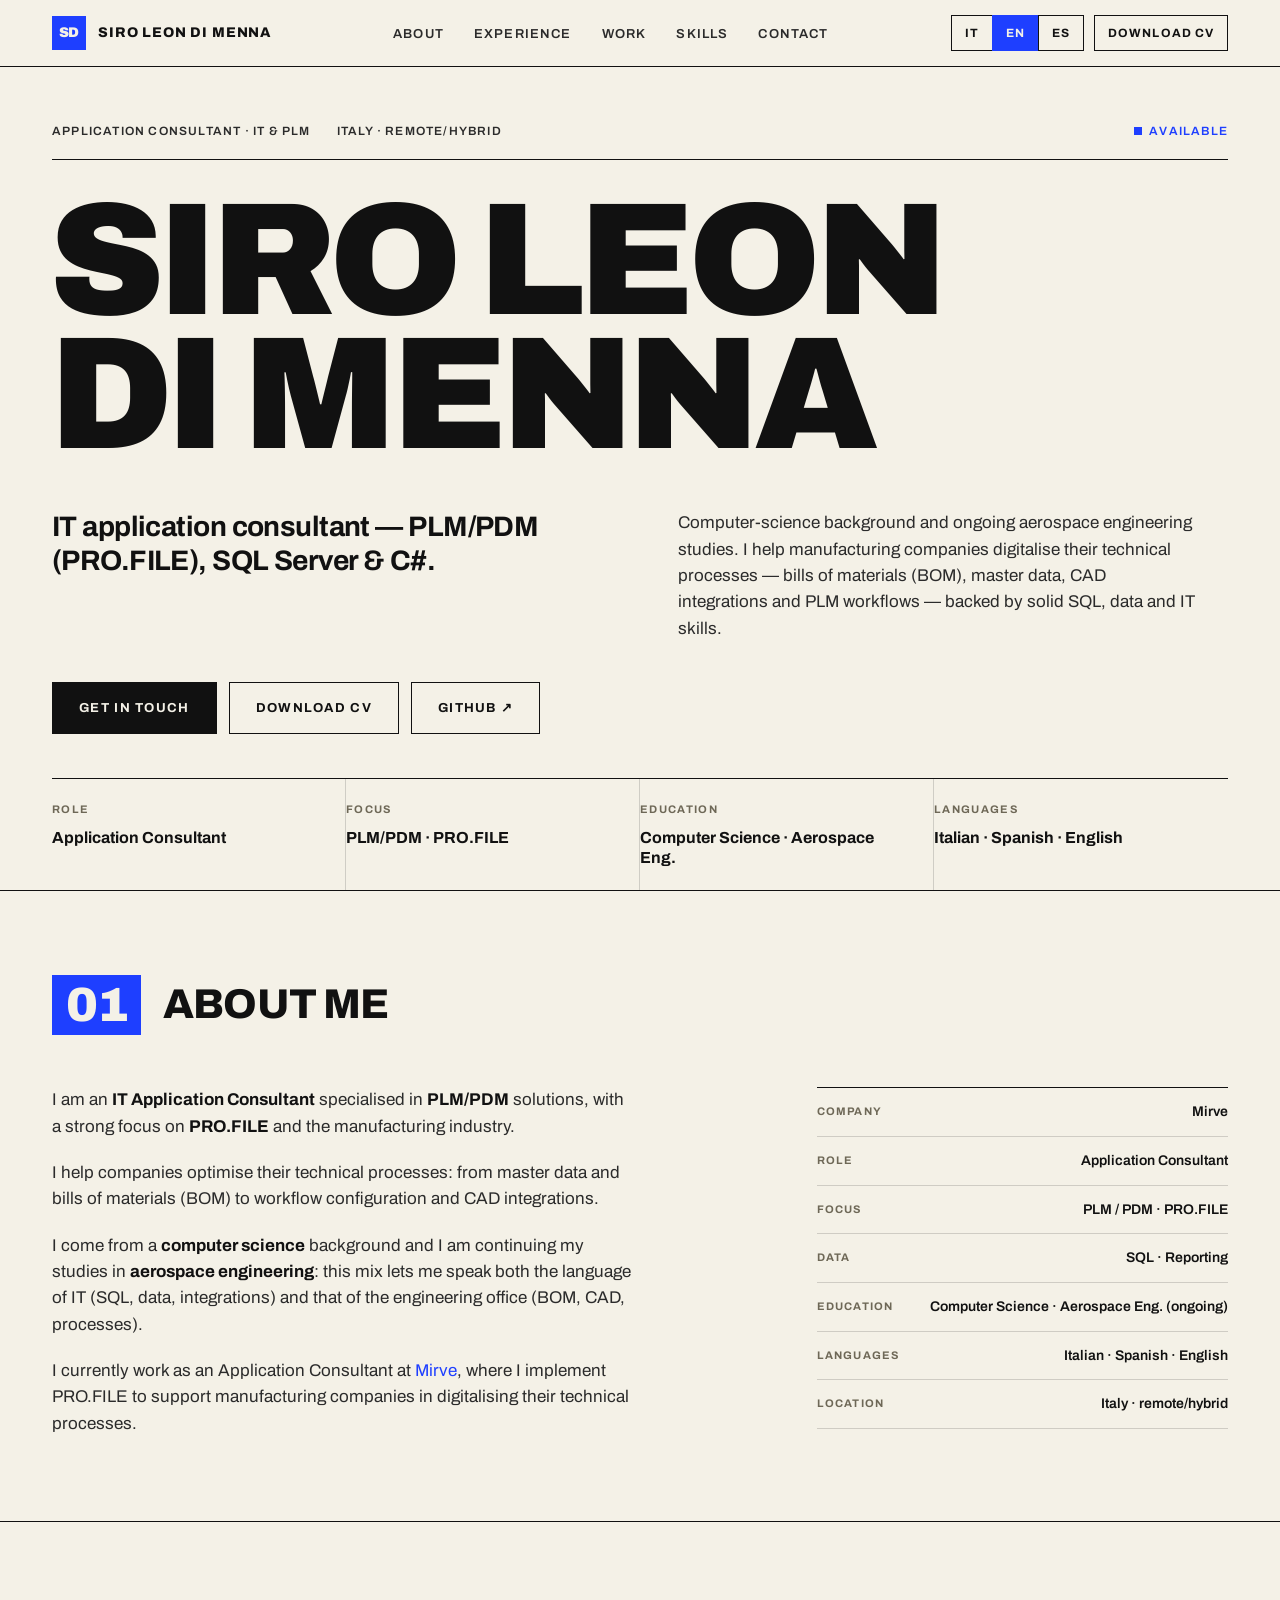
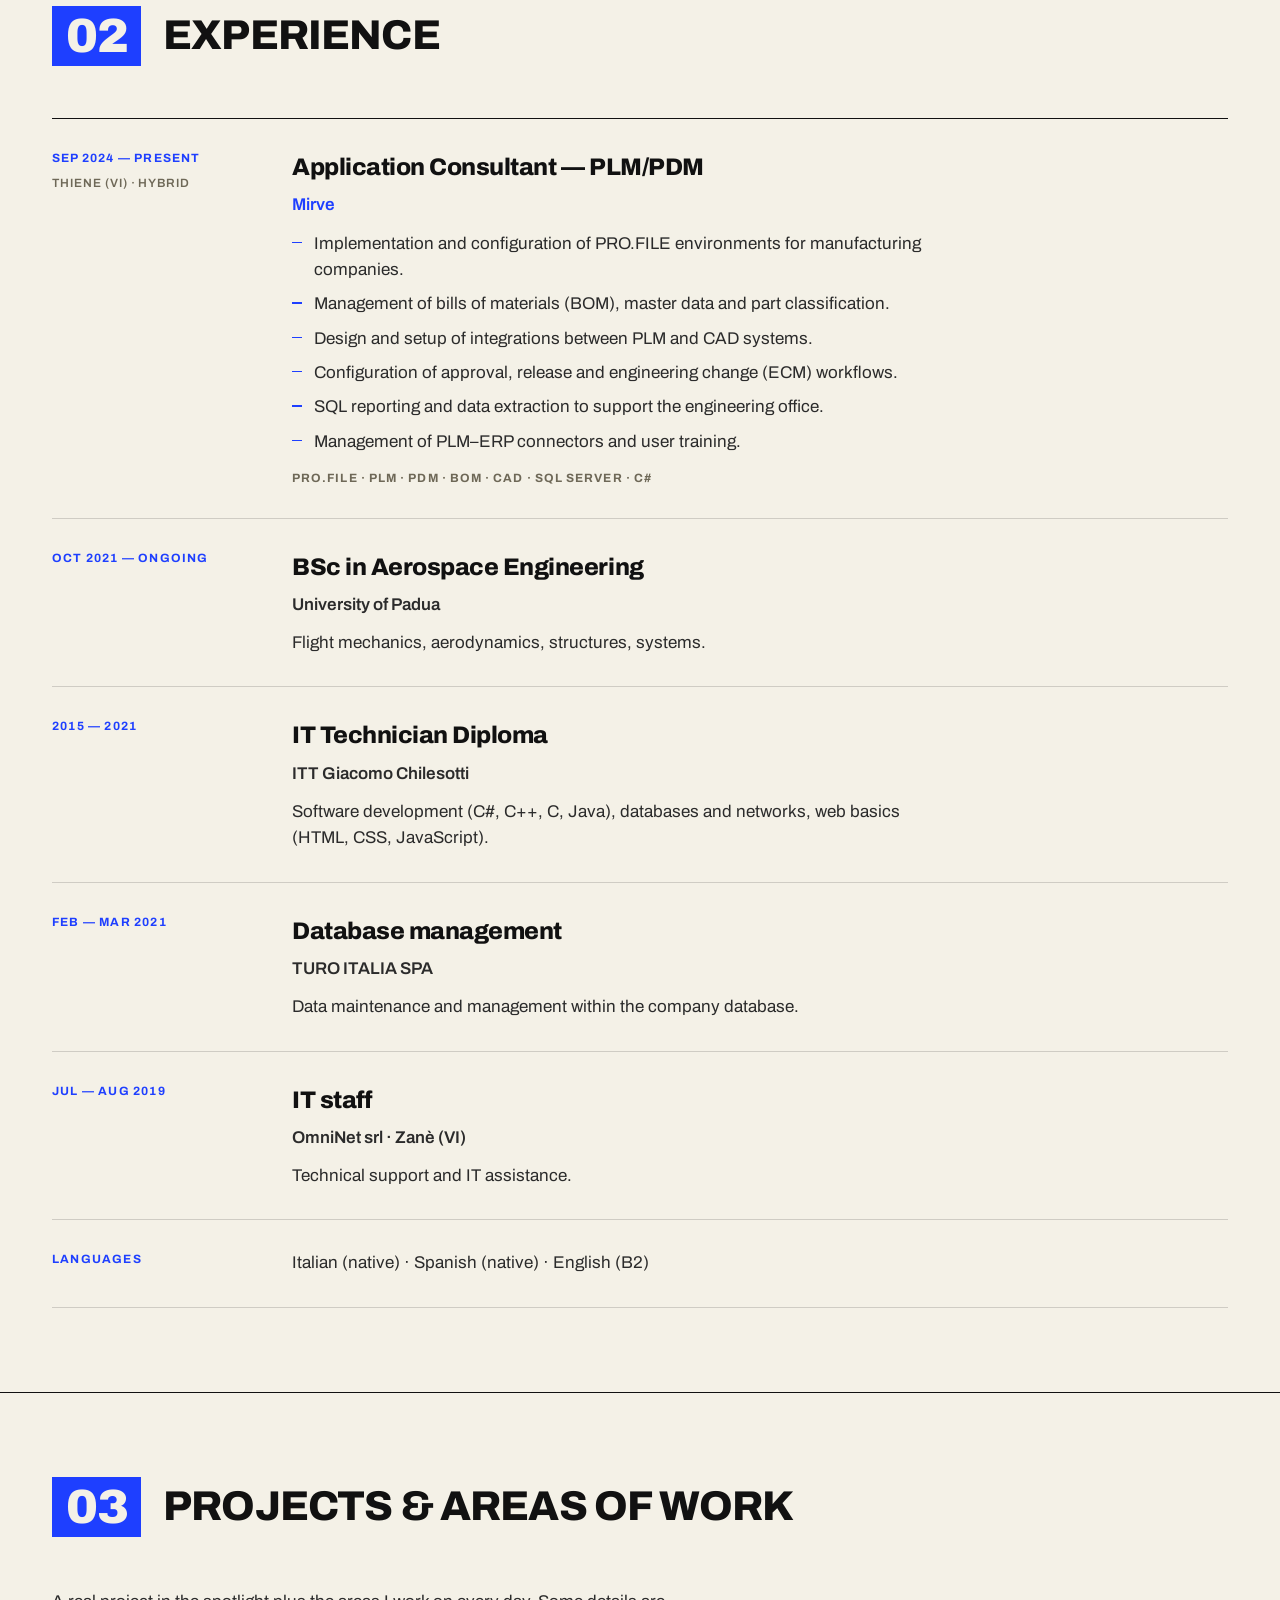
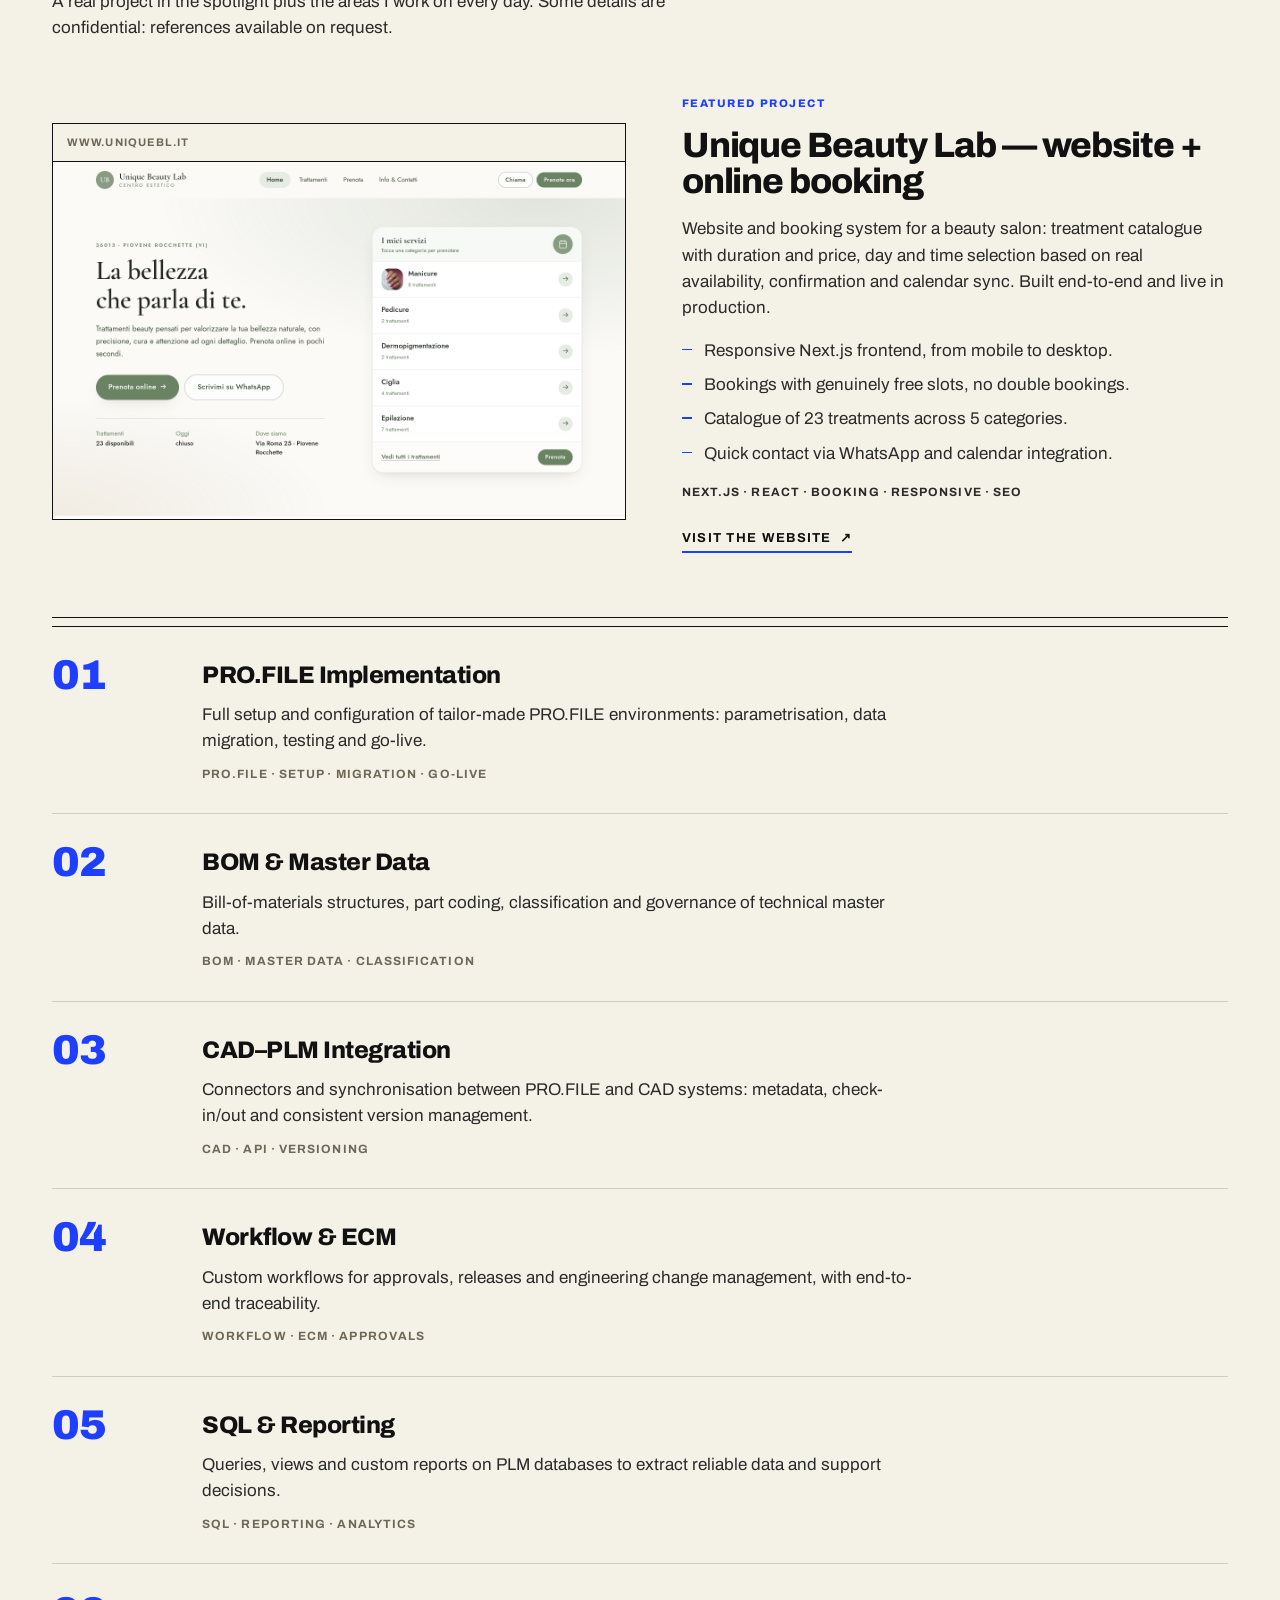
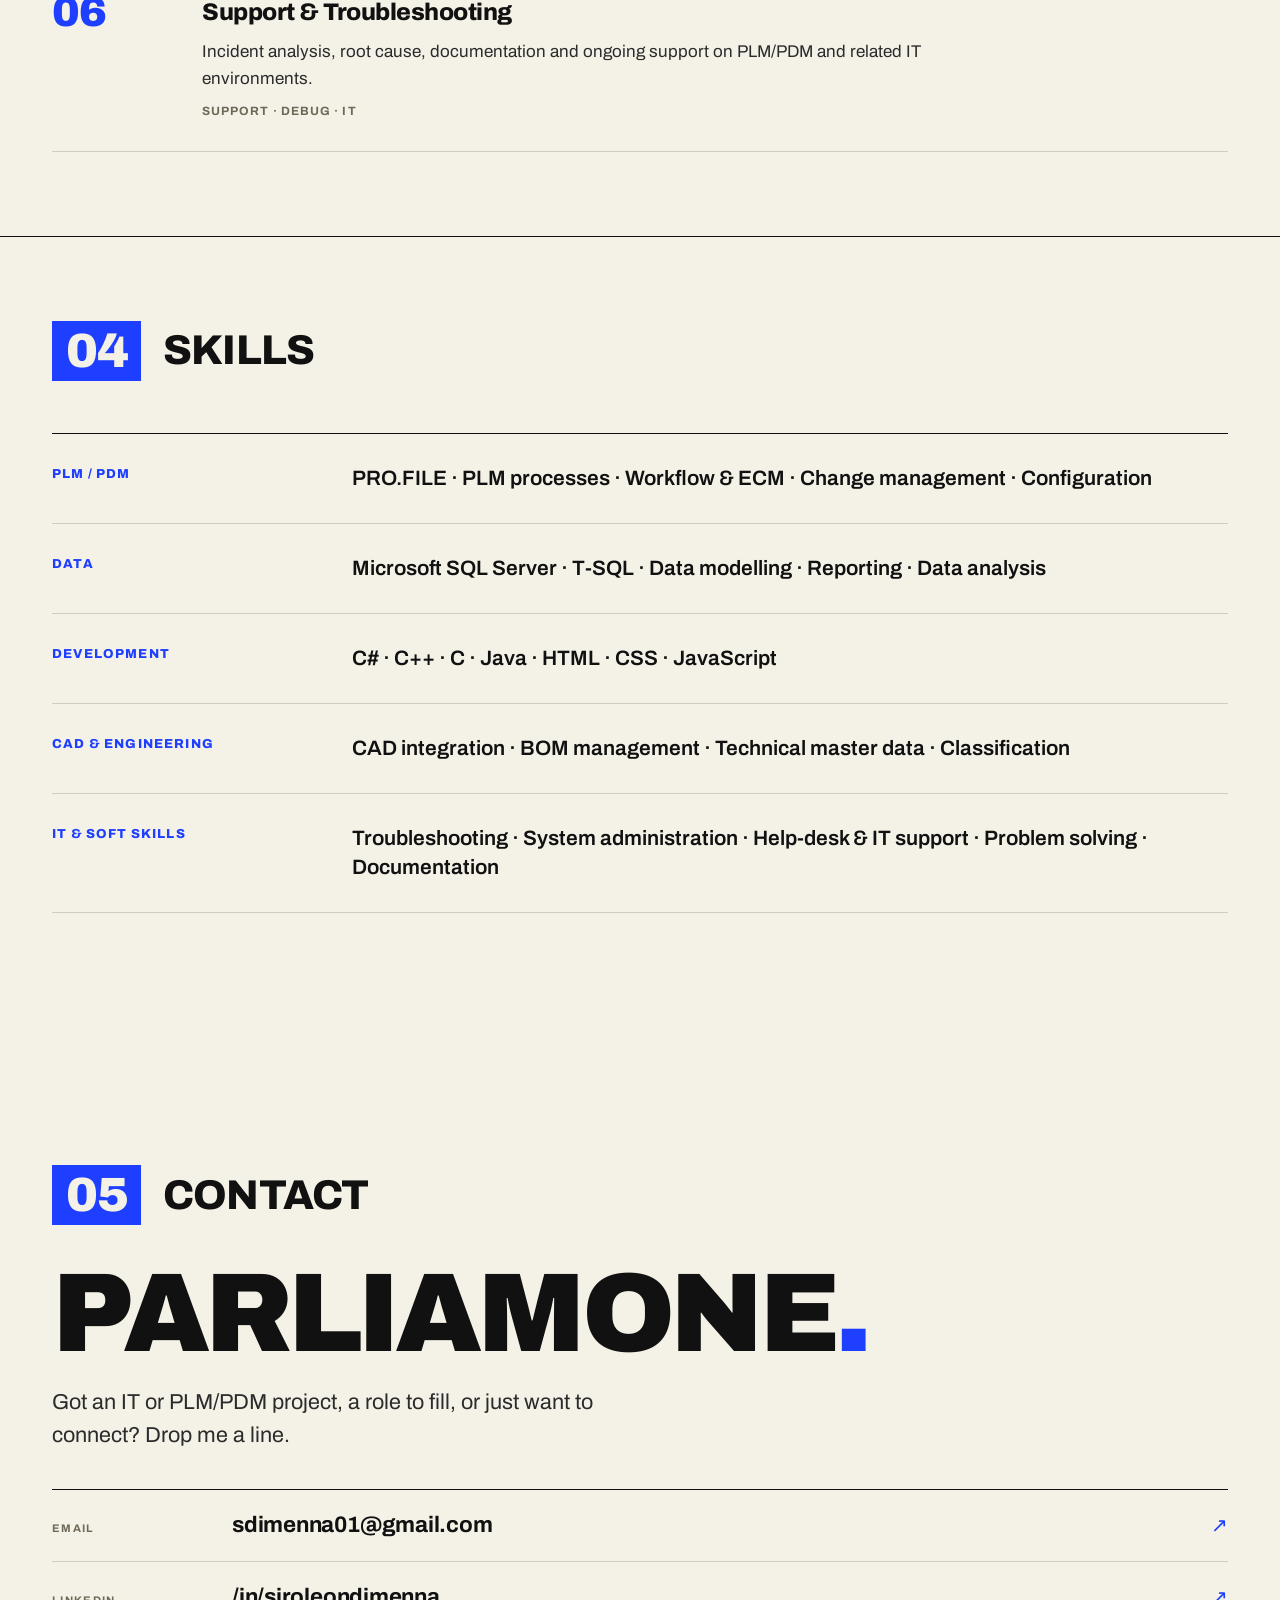
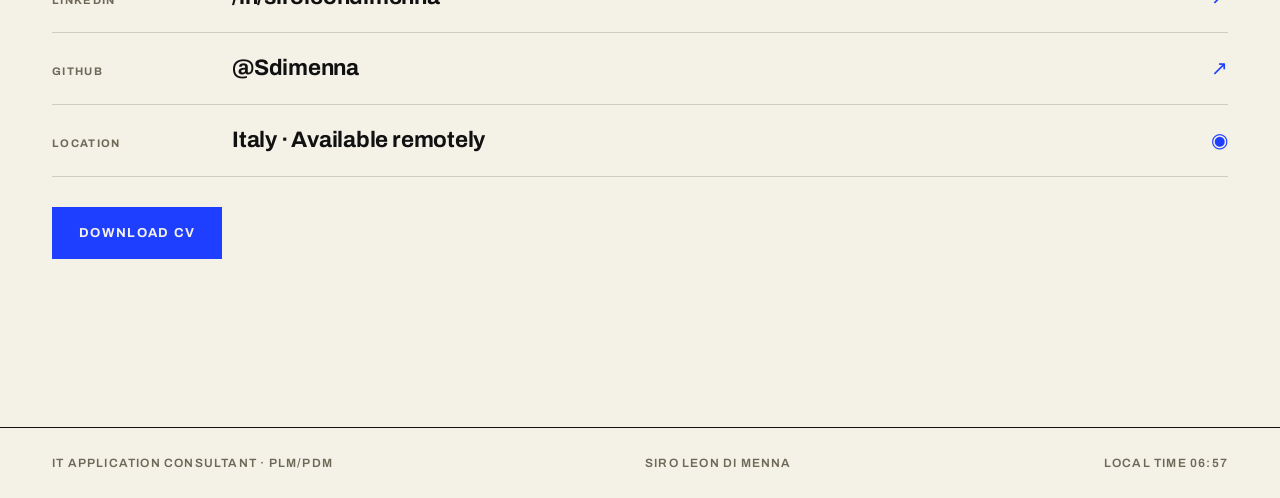
==== commit 9b819054: "v6: contatti senza blu pieno, CV reale scaricabile, terza lingua ES, dati reali dal CV (date, Padova" ====
--- a/index.html
+++ b/index.html
@@ -5,7 +5,7 @@
   <meta name="viewport" content="width=device-width, initial-scale=1.0" />
 
   <title>Siro Leon di Menna — Application Consultant IT · PLM/PDM</title>
-  <meta name="description" content="Application Consultant IT specializzato in PLM/PDM e PRO.FILE. Background in informatica, studi in ingegneria aerospaziale. BOM, anagrafiche, integrazioni CAD, workflow e SQL per il manifatturiero." />
+  <meta name="description" content="Application Consultant IT specializzato in PLM/PDM e PRO.FILE. Background informatico, studi in ingegneria aerospaziale. BOM, integrazioni CAD, workflow, SQL Server e C# per il manifatturiero." />
   <meta name="author" content="Siro Leon di Menna" />
   <meta name="keywords" content="Application Consultant, IT, PLM, PDM, PRO.FILE, BOM, distinta base, integrazione CAD, SQL, workflow, ECM, manifatturiero, ingegneria aerospaziale, informatica" />
   <meta name="robots" content="index, follow" />
@@ -16,7 +16,7 @@
   <!-- Open Graph -->
   <meta property="og:type" content="profile" />
   <meta property="og:title" content="Siro Leon di Menna — Application Consultant IT · PLM/PDM" />
-  <meta property="og:description" content="Consulente applicativo IT con specializzazione PLM/PDM (PRO.FILE). Digitalizzazione dei processi tecnici nel manifatturiero." />
+  <meta property="og:description" content="Consulente applicativo IT con specializzazione PLM/PDM (PRO.FILE), SQL Server e C#. Digitalizzazione dei processi tecnici nel manifatturiero." />
   <meta property="og:url" content="https://sdimenna.github.io/siro-portfolio/" />
   <meta property="og:site_name" content="Siro Leon di Menna" />
   <meta property="og:locale" content="it_IT" />
@@ -75,8 +75,12 @@
       </nav>
 
       <div class="header-actions">
-        <button class="tbtn lang" id="langToggle" type="button" aria-label="Switch language">EN</button>
-        <button class="tbtn js-print-cv js-only" type="button" data-i18n="nav.cv">Scarica CV</button>
+        <div class="lang-switch" role="group" aria-label="Lingua">
+          <button class="tbtn lang" type="button" data-lang="it" aria-pressed="true">IT</button>
+          <button class="tbtn lang" type="button" data-lang="en" aria-pressed="false">EN</button>
+          <button class="tbtn lang" type="button" data-lang="es" aria-pressed="false">ES</button>
+        </div>
+        <a class="tbtn js-only" href="assets/CV-Siro-Leon-di-Menna.pdf" download="CV-Siro-Leon-di-Menna.pdf" data-i18n="nav.cv">Scarica CV</a>
         <button class="burger" id="navToggle" type="button" aria-expanded="false" aria-controls="navMenu" aria-label="Apri menu">
           <span></span><span></span><span></span>
         </button>
@@ -99,7 +103,7 @@
         <h1 class="hero-display">Siro Leon<br>di Menna</h1>
 
         <div class="hero-lower">
-          <p class="hero-role" data-i18n="hero.role">Consulente applicativo IT specializzato in PLM/PDM (PRO.FILE).</p>
+          <p class="hero-role" data-i18n="hero.role">Consulente applicativo IT — PLM/PDM (PRO.FILE), SQL Server &amp; C#.</p>
           <p class="hero-desc" data-i18n="hero.desc">
             Background in informatica e studi in ingegneria aerospaziale. Aiuto le aziende manifatturiere
             a digitalizzare i processi tecnici — distinte base (BOM), anagrafiche, integrazioni CAD e
@@ -109,7 +113,7 @@
 
         <div class="hero-cta">
           <a href="#contact" class="btn btn-solid" data-i18n="hero.cta1">Contattami</a>
-          <button class="btn btn-line js-print-cv js-only" type="button" data-i18n="hero.cta2">Scarica CV</button>
+          <a class="btn btn-line js-only" href="assets/CV-Siro-Leon-di-Menna.pdf" download="CV-Siro-Leon-di-Menna.pdf" data-i18n="hero.cta2">Scarica CV</a>
           <a href="https://github.com/Sdimenna" target="_blank" rel="noopener" class="btn btn-line">GitHub ↗</a>
         </div>
 
@@ -117,7 +121,7 @@
           <div><dt data-i18n="fact.role.label">Ruolo</dt><dd data-i18n="fact.role.value">Application Consultant</dd></div>
           <div><dt data-i18n="fact.focus.label">Focus</dt><dd data-i18n="fact.focus.value">PLM/PDM · PRO.FILE</dd></div>
           <div><dt data-i18n="fact.edu.label">Formazione</dt><dd data-i18n="fact.edu.value">Informatica · Ing. Aerospaziale</dd></div>
-          <div><dt data-i18n="fact.lang.label">Lingue</dt><dd data-i18n="fact.lang.value">Italiano · English</dd></div>
+          <div><dt data-i18n="fact.lang.label">Lingue</dt><dd data-i18n="fact.lang.value">Italiano · Español · English</dd></div>
         </dl>
       </div>
     </section>
@@ -143,7 +147,7 @@
             <div class="meta-row"><span data-i18n="meta.focus">Focus</span><span>PLM / PDM · PRO.FILE</span></div>
             <div class="meta-row"><span data-i18n="meta.data">Dati</span><span>SQL · Reporting</span></div>
             <div class="meta-row"><span data-i18n="meta.edu">Formazione</span><span data-i18n="meta.eduValue">Informatica · Ing. Aerospaziale (in corso)</span></div>
-            <div class="meta-row"><span data-i18n="meta.langs">Lingue</span><span>Italiano · English</span></div>
+            <div class="meta-row"><span data-i18n="meta.langs">Lingue</span><span data-i18n="meta.langsValue">Italiano · Español · English</span></div>
             <div class="meta-row"><span data-i18n="meta.zone">Zona</span><span data-i18n="meta.zoneValue">Italia · remoto/ibrido</span></div>
           </aside>
         </div>
@@ -162,8 +166,8 @@
         <div class="rows">
           <article class="row">
             <div class="row-key">
-              <span class="row-period" data-i18n="exp.role1.period">in corso</span>
-              <span class="row-place" data-i18n="exp.role1.place">Italia (ibrido)</span>
+              <span class="row-period" data-i18n="exp.role1.period">Set 2024 — oggi</span>
+              <span class="row-place" data-i18n="exp.role1.place">Thiene (VI) · ibrido</span>
             </div>
             <div class="row-body">
               <h3 data-i18n="exp.role1.title">Application Consultant — PLM/PDM</h3>
@@ -174,29 +178,53 @@
                 <li data-i18n="exp.role1.b3">Progettazione e setup di integrazioni tra PLM e sistemi CAD.</li>
                 <li data-i18n="exp.role1.b4">Configurazione di workflow di approvazione, rilascio e gestione modifiche (ECM).</li>
                 <li data-i18n="exp.role1.b5">Report ed estrazioni dati su SQL a supporto dell'ufficio tecnico.</li>
+                <li data-i18n="exp.role1.b6">Gestione connettori tra PLM ed ERP e formazione degli utenti.</li>
               </ul>
-              <p class="tags" data-i18n="exp.role1.tags">PRO.FILE · PLM · PDM · BOM · CAD · SQL · Workflow</p>
-            </div>
-          </article>
-
-          <article class="row">
-            <div class="row-key">
-              <span class="row-period" data-i18n="exp.edu1.period">in corso</span>
+              <p class="tags" data-i18n="exp.role1.tags">PRO.FILE · PLM · PDM · BOM · CAD · SQL Server · C#</p>
+            </div>
+          </article>
+
+          <article class="row">
+            <div class="row-key">
+              <span class="row-period" data-i18n="exp.edu1.period">Ott 2021 — in corso</span>
             </div>
             <div class="row-body">
               <h3 data-i18n="exp.edu1.title">Laurea in Ingegneria Aerospaziale</h3>
-              <p class="row-org" data-i18n="exp.edu1.org">Università · Italia</p>
+              <p class="row-org" data-i18n="exp.edu1.org">Università degli Studi di Padova</p>
               <p class="row-desc" data-i18n="exp.edu1.desc">Meccanica del volo, aerodinamica, strutture, sistemi.</p>
             </div>
           </article>
 
           <article class="row">
             <div class="row-key">
-              <span class="row-period" data-i18n="exp.edu2.period">completato</span>
-            </div>
-            <div class="row-body">
-              <h3 data-i18n="exp.edu2.title">Percorso in Informatica</h3>
-              <p class="row-desc" data-i18n="exp.edu2.desc">Basi di programmazione, database, sistemi e reti — la solida base tecnica dietro il lavoro su PLM e dati.</p>
+              <span class="row-period" data-i18n="exp.edu2.period">2015 — 2021</span>
+            </div>
+            <div class="row-body">
+              <h3 data-i18n="exp.edu2.title">Diploma di Perito Informatico</h3>
+              <p class="row-org" data-i18n="exp.edu2.org">ITT Giacomo Chilesotti</p>
+              <p class="row-desc" data-i18n="exp.edu2.desc">Sviluppo software (C#, C++, C, Java), database e reti, basi di web (HTML, CSS, JavaScript).</p>
+            </div>
+          </article>
+
+          <article class="row">
+            <div class="row-key">
+              <span class="row-period" data-i18n="exp.turo.period">Feb — Mar 2021</span>
+            </div>
+            <div class="row-body">
+              <h3 data-i18n="exp.turo.title">Gestione database</h3>
+              <p class="row-org" data-i18n="exp.turo.org">TURO ITALIA SPA</p>
+              <p class="row-desc" data-i18n="exp.turo.desc">Manutenzione e gestione dati all'interno del database aziendale.</p>
+            </div>
+          </article>
+
+          <article class="row">
+            <div class="row-key">
+              <span class="row-period" data-i18n="exp.omni.period">Lug — Ago 2019</span>
+            </div>
+            <div class="row-body">
+              <h3 data-i18n="exp.omni.title">Personale IT</h3>
+              <p class="row-org" data-i18n="exp.omni.org">OmniNet srl · Zanè (VI)</p>
+              <p class="row-desc" data-i18n="exp.omni.desc">Supporto tecnico e assistenza informatica.</p>
             </div>
           </article>
 
@@ -316,7 +344,11 @@
           </div>
           <div class="row row-skill">
             <h3 class="row-key-label" data-i18n="skills.data.title">Dati</h3>
-            <p class="skill-list" data-i18n="skills.data.list">SQL · Modellazione dati · Reporting · Analisi dati · Estrazione dati</p>
+            <p class="skill-list" data-i18n="skills.data.list">Microsoft SQL Server · T-SQL · Modellazione dati · Reporting · Analisi dati</p>
+          </div>
+          <div class="row row-skill">
+            <h3 class="row-key-label" data-i18n="skills.dev.title">Sviluppo</h3>
+            <p class="skill-list" data-i18n="skills.dev.list">C# · C++ · C · Java · HTML · CSS · JavaScript</p>
           </div>
           <div class="row row-skill">
             <h3 class="row-key-label" data-i18n="skills.eng.title">CAD &amp; Ingegneria</h3>
@@ -324,7 +356,7 @@
           </div>
           <div class="row row-skill">
             <h3 class="row-key-label" data-i18n="skills.it.title">IT &amp; Soft skills</h3>
-            <p class="skill-list" data-i18n="skills.it.list">Troubleshooting · System administration · Problem solving · Inglese tecnico · Documentazione</p>
+            <p class="skill-list" data-i18n="skills.it.list">Troubleshooting · System administration · Help-desk &amp; supporto IT · Problem solving · Documentazione</p>
           </div>
         </div>
       </div>
@@ -345,7 +377,7 @@
           <a href="https://github.com/Sdimenna" target="_blank" rel="noopener" class="contact-link"><span>GitHub</span><strong>@Sdimenna</strong><span aria-hidden="true">↗</span></a>
           <div class="contact-link contact-link-static"><span data-i18n="contact.zone">Zona</span><strong data-i18n="contact.zoneValue">Italia · Disponibile in remoto</strong><span aria-hidden="true">◉</span></div>
         </div>
-        <button class="btn btn-solid js-print-cv js-only contact-cv" type="button" data-i18n="contact.ctaCv">Salva il CV in PDF</button>
+        <a class="btn btn-solid js-only contact-cv" href="assets/CV-Siro-Leon-di-Menna.pdf" download="CV-Siro-Leon-di-Menna.pdf" data-i18n="contact.ctaCv">Scarica il CV</a>
       </div>
     </section>
 
--- a/style.css
+++ b/style.css
@@ -113,8 +113,12 @@
 .header-actions { display: flex; align-items: center; gap: 10px; }
 
 .tbtn {
+  display: inline-flex;
+  align-items: center;
+  justify-content: center;
   background: transparent;
   border: 1px solid var(--ink);
+  text-decoration: none;
   padding: 8px 13px;
   font-size: 12px;
   font-weight: 700;
@@ -124,7 +128,10 @@
   transition: background .15s, color .15s, border-color .15s;
 }
 .tbtn:hover { background: var(--ink); color: var(--ground); }
-.tbtn.lang { min-width: 46px; }
+.lang-switch { display: inline-flex; }
+.lang-switch .tbtn + .tbtn { margin-left: -1px; }
+.lang-switch .tbtn[aria-pressed="true"] { background: var(--cobalt); border-color: var(--cobalt); color: var(--cream); }
+.lang-switch .tbtn[aria-pressed="true"]:hover { background: var(--cobalt); color: var(--cream); }
 
 .burger {
   display: none;
@@ -443,10 +450,10 @@
 .area-body h3 { font-size: clamp(1.15rem, 2vw, 1.5rem); font-weight: 800; letter-spacing: -.02em; margin-bottom: 8px; }
 .area-body p { color: var(--ink-soft); max-width: 72ch; margin-bottom: 10px; }
 
-/* ---------- CONTACT ---------- */
-.section-contact { background: var(--cobalt); color: var(--cream); padding-block: 84px; }
-.section-contact .section-num { background: var(--cream); color: var(--cobalt); }
-.section-contact .section-title { color: var(--cream); }
+/* ---------- CONTACT (crema, accenti cobalto contenuti) ---------- */
+.section-contact { background: var(--ground); color: var(--ink); padding-block: 84px; }
+.section-contact .section-num { background: var(--cobalt); color: var(--cream); }
+.section-contact .section-title { color: var(--ink); }
 .section-contact .section-head { margin-bottom: 40px; }
 
 .contact-display {
@@ -455,36 +462,36 @@
   text-transform: uppercase;
   letter-spacing: -.04em;
   line-height: .88;
-  margin-bottom: 26px;
-}
-.contact-display .accent-dot { color: var(--ink); }
-.contact-text { font-size: clamp(1.05rem, 2vw, 1.4rem); max-width: 52ch; margin-bottom: 40px; color: rgba(244, 241, 231, .9); }
-
-.contact-links { border-top: 1px solid rgba(244, 241, 231, .4); }
+  margin-bottom: 22px;
+}
+.contact-display .accent-dot { color: var(--cobalt); }
+.contact-text { font-size: clamp(1.05rem, 2vw, 1.35rem); max-width: 52ch; margin-bottom: 36px; color: var(--ink-soft); }
+
+.contact-links { border-top: 1px solid var(--rule); }
 .contact-link {
   display: grid;
   grid-template-columns: 160px 1fr auto;
   gap: 20px;
   align-items: baseline;
   padding: 18px 0;
-  border-bottom: 1px solid rgba(244, 241, 231, .4);
+  border-bottom: 1px solid var(--rule-soft);
   text-decoration: none;
-  color: var(--cream);
+  color: var(--ink);
   transition: padding-left .15s, background .15s;
 }
-a.contact-link:hover { padding-left: 12px; background: rgba(0, 0, 0, .12); }
+a.contact-link:hover { padding-left: 12px; background: rgba(30, 63, 255, .06); }
 .contact-link span:first-child {
   font-size: 11px;
   font-weight: 700;
   text-transform: uppercase;
   letter-spacing: .12em;
-  color: rgba(244, 241, 231, .72);
+  color: var(--muted);
 }
 .contact-link strong { font-size: clamp(1rem, 2vw, 1.4rem); font-weight: 700; letter-spacing: -.01em; overflow-wrap: anywhere; }
-.contact-link > span:last-child { font-size: 20px; }
+.contact-link > span:last-child { font-size: 20px; color: var(--cobalt); }
 .contact-link-static { cursor: default; }
-.contact-cv { margin-top: 32px; background: var(--cream); color: var(--cobalt); border-color: var(--cream); }
-.contact-cv:hover { background: var(--ink); color: var(--cream); border-color: var(--ink); }
+.contact-cv { margin-top: 30px; background: var(--cobalt); border-color: var(--cobalt); color: var(--cream); }
+.contact-cv:hover { background: var(--ink); border-color: var(--ink); color: var(--cream); }
 
 /* ---------- FOOTER ---------- */
 .site-footer { background: var(--ground); }
